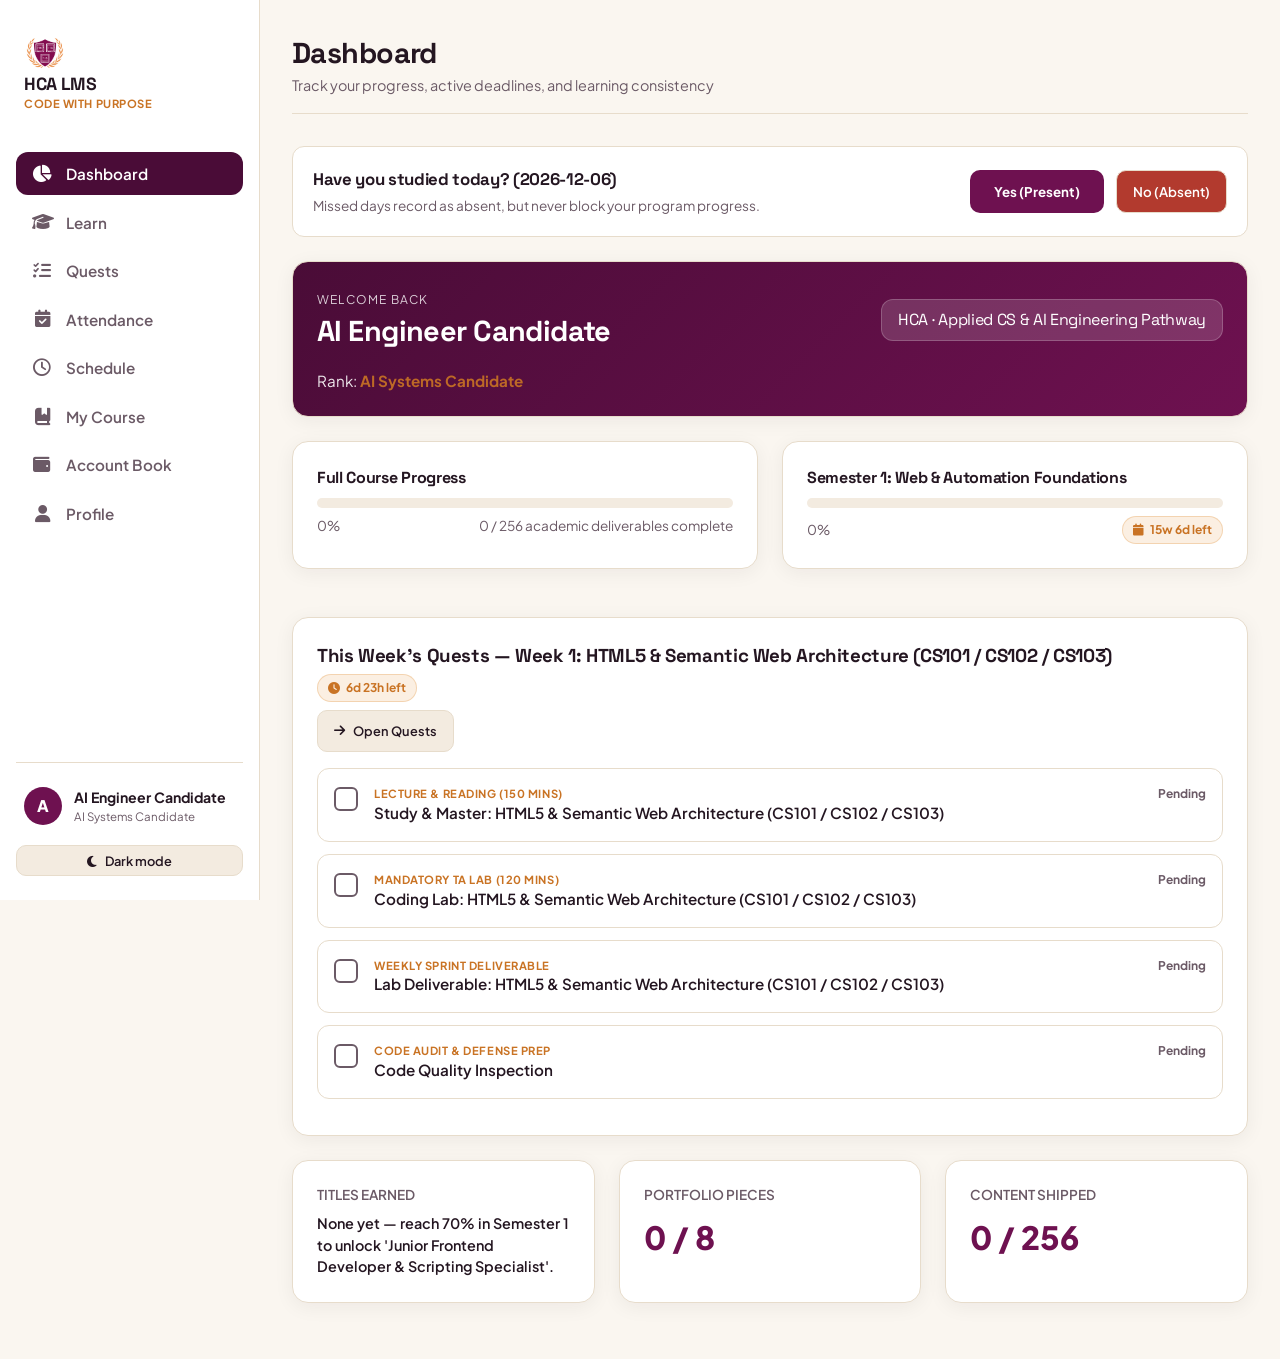
==== hcalms.html @ 381bb105 "Update brand header to include link to homepage" ====
<!DOCTYPE html>
<html lang="en" data-theme="light">

<head>
  <meta charset="UTF-8">
  <meta name="viewport" content="width=device-width, initial-scale=1.0">
  <title>LMS — Humanitarian Code Academy</title>

  <!-- FAVICON LOGO -->
  <link rel="icon" type="image/png" href="assets/images/hca-favicon.png">

  <!-- Google Fonts -->
  <link rel="preconnect" href="https://fonts.googleapis.com">
  <link rel="preconnect" href="https://fonts.gstatic.com" crossorigin>
  <link
    href="https://fonts.googleapis.com/css2?family=Plus+Jakarta+Sans:wght@400;500;600;700;800&family=Space+Grotesk:wght@600;700;800&display=swap"
    rel="stylesheet">

  <!-- Font Awesome Icons -->
  <link rel="stylesheet" href="https://cdnjs.cloudflare.com/ajax/libs/font-awesome/6.5.1/css/all.min.css">

  <link rel="stylesheet" href="css/lms-style.css">
</head>

<body>

  <!-- LOAD SCREEN -->
  <div id="loader">
    <div class="loader-logo-placeholder">
      <div class="loader-spinner"></div>
      <img src="assets/images/hca-load-icon.png" class="load-icon">
    </div>
    <div style="text-align: center;">
      <h3 class="brand-font" style="color:var(--ink)">Humanitarian Code Academy</h3>
      <p style="font-size:0.85rem; color:var(--ink-dim); margin-top:0.25rem;">Code With Purpose · Initializing LMS...
      </p>
    </div>
  </div>

  <div class="app-container">

    <!-- NAVIGATION SIDEBAR -->
    <nav class="sidebar">
      <div>
        <div class="brand-header"><a href="https://ainycodes07.github.io/hcalms/index.html" style="text-decoration:none; color:inherit;">
          <div class="website-logo-placeholder"><img src="assets/images/hca-badge-logo.png"></div>
          <div>
            <div class="brand-title brand-font">HCA LMS</div>
            <div class="brand-subtitle">Code With Purpose</div>
          </div>
        </a>
        </div>

        <ul class="nav-list">
          <li class="nav-item active" data-tab="dashboard">
            <button title="Dashboard"><i class="fa-solid fa-chart-pie nav-icon"></i><span
                class="nav-label">Dashboard</span></button>
          </li>
          <li class="nav-item" data-tab="learn">
            <button title="Learn"><i class="fa-solid fa-graduation-cap nav-icon"></i><span
                class="nav-label">Learn</span></button>
          </li>
          <li class="nav-item" data-tab="quests">
            <button title="Quests"><i class="fa-solid fa-list-check nav-icon"></i><span
                class="nav-label">Quests</span></button>
          </li>
          <li class="nav-item" data-tab="calendar">
  <button title="Calendar & Attendance"><i class="fa-solid fa-calendar-check nav-icon"></i><span class="nav-label">Attendance</span></button>
</li>
          <li class="nav-item" data-tab="schedule">
            <button title="Schedule"><i class="fa-regular fa-clock nav-icon"></i><span class="nav-label">Schedule</span></button>
          </li>
          <li class="nav-item" data-tab="mycourse">
            <button title="My Course"><i class="fa-solid fa-book-bookmark nav-icon"></i><span class="nav-label">My
                Course</span></button>
          </li>
          
          <li class="nav-item" data-tab="accountbook">
            <button title="Account Book"><i class="fa-solid fa-wallet nav-icon"></i><span class="nav-label">Account
                Book</span></button>
          </li>
          <li class="nav-item" data-tab="profile">
            <button title="Profile"><i class="fa-solid fa-user nav-icon"></i><span
                class="nav-label">Profile</span></button>
          </li>
        </ul>
      </div>

      <div class="sidebar-footer">
        <div class="user-badge">
          <div class="user-avatar" id="sidebar-avatar-initial">D</div>
          <div class="user-info">
            <div class="user-name" id="sidebar-user-name">Developer</div>
            <div class="user-title" id="sidebar-user-title">Aspiring Developer</div>
          </div>
        </div>
        <button class="btn-secondary" id="theme-toggle-btn" onclick="toggleTheme()"
          style="width:100%; font-size:0.8rem; padding:0.4rem;">
          <span id="theme-icon"><i class="fa-solid fa-moon"></i></span> <span id="theme-text">Dark mode</span>
        </button>
      </div>
    </nav>

    <!-- MAIN CONTENT AREA -->
    <main class="main-content">

      <!-- TOP BAR -->
      <div class="top-bar">
        <div class="page-title-group">
          <h1 id="page-heading">Dashboard</h1>
          <p id="page-subheading">Track your progress, active deadlines, and learning consistency</p>
        </div>
      </div>

      <!-- TAB 1: DASHBOARD -->
      <div id="dash-study-checkin"></div>
      <section id="tab-dashboard" class="tab-pane active">
        <div class="card" style="background: linear-gradient(135deg, var(--plum-deep), var(--plum)); color: #FFF;">
          <div
            style="display:flex; justify-content:space-between; align-items:center; margin-bottom:1rem; flex-wrap:wrap; gap:0.5rem;">
            <div>
              <span style="font-size:0.75rem; text-transform:uppercase; letter-spacing:0.1em; opacity:0.8;">Welcome
                back</span>
              <h2 class="brand-font" id="dash-user-name" style="font-size:1.8rem;">Developer</h2>
            </div>
            <div
              style="background:rgba(255,255,255,0.15); padding:0.5rem 1rem; border-radius:12px; border:1px solid rgba(255,255,255,0.2);"
              class="brand-font">
              HCA · Applied CS & AI Engineering Pathway
            </div>
          </div>
          <p style="font-size:0.95rem; opacity:0.9;">Rank: <strong id="dash-user-title"
              style="color:var(--gold);">Aspiring Developer</strong></p>
        </div>

        <div class="grid-2">
          <div class="card">
            <h4>Full Course Progress</h4>
            <div class="progress-bar-container">
              <div class="progress-bar-fill" id="full-course-progress-bar"></div>
            </div>
            <div style="display:flex; justify-content:space-between; font-size:0.85rem; color:var(--ink-dim);">
              <span id="full-course-progress-text">0%</span>
              <span id="full-course-items-text">0 / 144 quest items complete</span>
            </div>
          </div>

          <div class="card">
            <h4>Semester <span id="dash-sem-num">1</span>: <span id="dash-sem-name">CS & Python Foundations</span></h4>
            <div class="progress-bar-container">
              <div class="progress-bar-fill" id="current-sem-progress-bar"></div>
            </div>
            <div
              style="display:flex; justify-content:space-between; font-size:0.85rem; color:var(--ink-dim); align-items:center;">
              <span id="current-sem-progress-text">0%</span>
              <span id="dash-sem-deadline-badge"></span>
            </div>
          </div>
        </div>
<!-- DAILY STUDY CHECK-IN PROMPT CONTAINER -->
<div id="dash-study-checkin"></div>
        
        <div class="card current-quest-box">
          <div
            style="display:flex; justify-content:space-between; align-items:center; margin-bottom:1rem; flex-wrap:wrap; gap:0.5rem;">
            <div>
              <h3>This Week's Quests — <span id="dash-week-title">Week 1</span></h3>
              <div id="dash-week-deadline" style="margin-top:0.25rem;"></div>
            </div>
            <button class="btn-secondary" onclick="switchTab('quests')" style="font-size:0.8rem;"><i
                class="fa-solid fa-arrow-right"></i> Open Quests</button>
          </div>
          <div id="dash-quest-list"></div>
        </div>

        <div class="grid-3">
          <div class="card stat-card">
            <span class="stat-label">Titles Earned</span>
            <div id="dash-titles-list" style="font-size:0.9rem; font-weight:600; color:var(--ink);">None yet — reach 70%
              in Semester 1 to unlock your first title.</div>
          </div>
          <div class="card stat-card">
            <span class="stat-label">Portfolio Pieces</span>
            <div class="stat-value" id="dash-portfolio-count">0 / 8</div>
          </div>
          <div class="card stat-card">
            <span class="stat-label">Content Shipped</span>
            <div class="stat-value" id="dash-content-count">0 / 144</div>
          </div>
        </div>
      </section>

      <!-- TAB 2: LEARN (PATHWAY) -->
      <section id="tab-learn" class="tab-pane">
        <div style="text-align: center; margin-bottom: 2rem;">
          <span style="font-size:0.8rem; color:var(--gold); font-weight:700; text-transform:uppercase;">Learning
            Pathway</span>
          <h2 id="learn-sem-title" class="brand-font" style="font-size:2rem;">Semester 1 – Frontend Architecture</h2>
          <p style="font-size:0.85rem; color:var(--ink-dim); margin-top:0.2rem;">Click any week below to open full
            details (What, Why, When, Where & How).</p>
          <div id="sem-switcher-buttons" class="sem-switcher-buttons-container"></div>
        </div>

        <div class="pathway-container" id="pathway-nodes-container"></div>
      </section>

      <!-- TAB 3: QUESTS -->
      <section id="tab-quests" class="tab-pane">
        <div class="quest-week-selector" id="quests-week-bar"></div>

        <div class="card">
          <div
            style="margin-bottom:1.5rem; padding-bottom:1rem; border-bottom:1px solid var(--line); display:flex; justify-content:space-between; align-items:flex-start; flex-wrap:wrap; gap:1rem;">
            <div>
              <span style="font-size:0.8rem; font-weight:700; color:var(--gold);" id="quest-header-sem">SEMESTER 1 ·
                WEEK 1</span>
              <h2 id="quest-header-title" class="brand-font">HTML5 & CSS3 Semantics, Flexbox / Grid</h2>
              <p id="quest-header-resource" style="font-size:0.85rem; color:var(--ink-dim); margin-top:0.25rem;">
                Resource: freeCodeCamp Responsive Web Design</p>
            </div>
            <div id="quest-header-deadline"></div>
          </div>

          <div id="quest-items-container"></div>

          <div style="margin-top:1.5rem; font-size:0.8rem; color:var(--ink-dim); text-align:center;">
            <i class="fa-solid fa-gear"></i> Toggle state: <strong>1st click = Done (Green)</strong> · <strong>2nd click
              = Incomplete (Red)</strong> · <strong>3rd click = Reset</strong>.<br>
            <em>Completing all quests in a week unlocks the next week! Reaching 70% in a semester unlocks the next
              semester immediately.</em>
          </div>
        </div>
      </section>
<!-- TAB 4: CALENDAR & ATTENDANCE -->
      <section id="tab-calendar" class="tab-pane">
        <div id="calendar-summary-cards" class="dash-stats-grid" style="display: grid; grid-template-columns: repeat(auto-fit, minmax(200px, 1fr)); gap: 1rem; margin-bottom: 1.5rem;"></div>
        <div id="calendar-container"></div>
      </section>
      
      <!-- TAB 5: SCHEDULE -->
      <section id="tab-schedule" class="tab-pane">
        <div class="schedule-tabs">
          <button class="schedule-tab-btn active" id="sched-btn-daily" onclick="toggleSchedule('daily')">Daily
            Schedule</button>
          <button class="schedule-tab-btn" id="sched-btn-weekly" onclick="toggleSchedule('weekly')">Weekly
            Schedule</button>
        </div>

        <!-- DETAILED DAILY SCHEDULE -->
        <div id="sched-pane-daily" class="card">
          <h3>Daily Learning Routine (~2.5 hrs/day)</h3>
          <p style="font-size:0.85rem; color:var(--ink-dim); margin-bottom:1.5rem;">Consistency over intensity. Follow
            this daily structure to maintain high velocity and momentum.</p>

          <div class="timeline">
            <div class="timeline-item">
              <div class="timeline-time">00:00 - 00:15<br><span
                  style="font-size:0.75rem; color:var(--plum); font-weight:600;">(15 mins)</span></div>
              <div class="timeline-body">
                <h4>1. Daily Warmup & Quest Review</h4>
                <p>Open HCA LMS, review today's quest item, clear workspace distractions, and inspect Git repository
                  status.</p>
              </div>
            </div>
            <div class="timeline-item">
              <div class="timeline-time">00:15 - 01:15<br><span
                  style="font-size:0.75rem; color:var(--plum); font-weight:600;">(60 mins)</span></div>
              <div class="timeline-body">
                <h4>2. Deep Learning Block (Core Module Study)</h4>
                <p>Work through freeCodeCamp, Odin Project, or Full Stack Open assigned modules without multi-tasking.
                </p>
                <ul>
                  <li>Read concept documentation & write hands-on syntax snippets.</li>
                  <li>Complete interactive practice exercises & algorithm katas.</li>
                </ul>
              </div>
            </div>
            <div class="timeline-item">
              <div class="timeline-time">01:15 - 02:00<br><span
                  style="font-size:0.75rem; color:var(--plum); font-weight:600;">(45 mins)</span></div>
              <div class="timeline-body">
                <h4>3. Practical Coding Sprint & Implementation</h4>
                <p>Apply new concepts directly into real code projects or technical challenge briefs.</p>
                <ul>
                  <li>Build component layouts, backend routes, or database schemas.</li>
                  <li>Commit working changes to local Git repository branches.</li>
                </ul>
              </div>
            </div>
            <div class="timeline-item">
              <div class="timeline-time">02:00 - 02:30<br><span
                  style="font-size:0.75rem; color:var(--plum); font-weight:600;">(30 mins)</span></div>
              <div class="timeline-body">
                <h4>4. Public Output & Quest Logging</h4>
                <p>Document your progress and publicly publish proof-of-work.</p>
                <ul>
                  <li><strong>Odd Weeks:</strong> Record a 2-min devlog video demoing what you built.</li>
                  <li><strong>Even Weeks:</strong> Draft a short technical blog post / guidebook entry.</li>
                  <li>Mark finished items on your HCA LMS Quests checklist.</li>
                </ul>
              </div>
            </div>
          </div>
        </div>

        <!-- DETAILED WEEKLY SCHEDULE -->
        <div id="sched-pane-weekly" class="card" style="display:none;">
          <h3>Weekly Structure & Execution Cadence (16–18 hrs/week)</h3>
          <p style="font-size:0.85rem; color:var(--ink-dim); margin-bottom:1.5rem;">The alternating Odd/Even week
            strategy guarantees theoretical understanding + tangible public project output.</p>

          <div class="timeline">
            <div class="timeline-item">
              <div class="timeline-time">Monday – Wednesday<br><span
                  style="font-size:0.75rem; color:var(--plum); font-weight:600;">~7.5 Hours</span></div>
              <div class="timeline-body">
                <h4>Phase 1: Foundations & Theory</h4>
                <p>Absorb core architecture concepts, interactive course lessons, and syntax experiments.</p>
                <ul>
                  <li>Complete primary module readings (freeCodeCamp / Odin / Full Stack Open).</li>
                  <li>Take structured notes and solve micro-challenges.</li>
                </ul>
              </div>
            </div>
            <div class="timeline-item">
              <div class="timeline-time">Thursday – Friday<br><span
                  style="font-size:0.75rem; color:var(--plum); font-weight:600;">~5 Hours</span></div>
              <div class="timeline-body">
                <h4>Phase 2: Project / Assignment Sprint</h4>
                <p>Focus on real-world practical application depending on week type:</p>
                <ul>
                  <li><strong>Odd Weeks (Challenge Focus):</strong> Solve targeted technical katas & layout/logic
                    puzzles.</li>
                  <li><strong>Even Weeks (Assignment Focus):</strong> Build real-world Humanitarian assignment briefs
                    (e.g., Disaster Info UI, Food Bank API).</li>
                </ul>
              </div>
            </div>
            <div class="timeline-item">
              <div class="timeline-time">Saturday<br><span
                  style="font-size:0.75rem; color:var(--plum); font-weight:600;">~3 Hours</span></div>
              <div class="timeline-body">
                <h4>Phase 3: Code Polish, Testing & Deployment</h4>
                <p>Refactor code for clean architecture, test responsiveness, and deploy live previews.</p>
                <ul>
                  <li>Push commits to GitHub and deploy to Vercel/Render/GitHub Pages.</li>
                  <li>Verify Web Accessibility (WCAG) and browser compatibility.</li>
                </ul>
              </div>
            </div>
            <div class="timeline-item">
              <div class="timeline-time">Sunday<br><span
                  style="font-size:0.75rem; color:var(--plum); font-weight:600;">~2 Hours</span></div>
              <div class="timeline-body">
                <h4>Phase 4: Public Output, LMS Update & Rest</h4>
                <p>Finalize content shipping and plan the upcoming week.</p>
                <ul>
                  <li>Publish Devlog Video (Odd Wk) or Blog Guidebook Chapter (Even Wk).</li>
                  <li>Mark finished quest checkboxes on LMS to update your roadmap progress.</li>
                  <li>Log account book earnings if applicable. Rest and reset!</li>
                </ul>
              </div>
            </div>
          </div>
        </div>
      </section>

      <!-- TAB 6: MY COURSE -->
      <section id="tab-mycourse" class="tab-pane">
        <div style="margin-bottom:1.5rem;">
          <span style="font-size:0.8rem; font-weight:700; color:var(--gold);">FULL PROGRAM</span>
          <h2 class="brand-font">My Course – Applied Computer Science & AI Engineering</h2>
        </div>

        <div class="grid-2" id="semester-cards-container"></div>
      </section>

      
      <!-- TAB 7: ACCOUNT BOOK -->
      <section id="tab-accountbook" class="tab-pane">
        <div class="card balance-card">
          <span style="font-size:0.8rem; font-weight:700; color:var(--gold); text-transform:uppercase;">Accountability,
            Not A Bill</span>
          <h2 class="brand-font">Account Book</h2>
          <p style="font-size:0.85rem; color:var(--ink-dim); max-width:500px; margin:0.5rem auto;">
            HCA is free. This tracks what you expected to earn against what you logged to maintain learning focus.
          </p>
          <div class="balance-amount negative" id="account-running-balance">-$0</div>
          <div style="font-size:0.85rem; color:var(--ink-dim);">Monthly earning goal: $400 / month</div>
        </div>

        <div class="card">
          <h4>Log earnings (add current or past months anytime)</h4>
          <form class="earning-log-form" id="log-earning-form" onsubmit="handleLogEarning(event)"
            style="margin-top:1rem;">
            <select id="log-month-select" required></select>
            <input type="number" id="log-amount-input" placeholder="Amount earned ($)" min="0" step="10" required>
            <button type="submit" class="btn-primary"><i class="fa-solid fa-plus"></i> Save</button>
          </form>

          <div class="log-table-container">
            <table class="log-table">
              <thead>
                <tr>
                  <th>Month</th>
                  <th>Target</th>
                  <th>Logged Earned</th>
                  <th>Net Balance</th>
                </tr>
              </thead>
              <tbody id="account-log-tbody"></tbody>
            </table>
          </div>
        </div>
      </section>

      <!-- TAB 8: PROFILE -->
      <section id="tab-profile" class="tab-pane">
        <!-- DYNAMIC ENCOURAGEMENT BADGE BANNER -->
        <div class="badge-encouragement-card">
          <span
            style="font-size:0.75rem; text-transform:uppercase; letter-spacing:0.1em; color:var(--gold); font-weight:800;">Milestone
            Encouragement</span>
          <h2 class="brand-font" id="badge-encouragement-text" style="font-size:1.4rem; margin-top:0.3rem;">
            Reach 70% in Semester 1 to earn "Frontend Developer" proudly!
          </h2>
          <p style="font-size:0.85rem; opacity:0.9; margin-top:0.5rem;">Keep pushing through your weekly quests to
            unlock your official industry title certificate.</p>
        </div>

        <div class="card">
          <div style="display:flex; align-items:center; gap:1.5rem;">
            <div class="user-avatar" id="profile-avatar-large" style="width:64px; height:64px; font-size:1.5rem;">J
            </div>
            <div style="flex:1;">
              <label style="font-size:0.8rem; color:var(--ink-dim); font-weight:600;">Display Name</label>
              <input type="text" id="profile-name-input" value="Developer" onchange="updateUserName(this.value)"
                placeholder="Enter your full name..."
                style="padding:0.6rem 0.8rem; border-radius:8px; font-size:1rem; font-weight:700; width:100%; display:block; margin-top:0.3rem;">
            </div>
          </div>
        </div>

        <div class="card">
          <h4>Titles & Badges Earned</h4>
          <div class="badges-flex-list" id="profile-titles-list"></div>
        </div>

        <!-- SINGLE SPOTIFY-STYLE ACHIEVEMENT CARD GENERATOR -->
        <div class="card">
          <h4>Downloadable Real-Time Achievement Card (Spotify Chart Style)</h4>
          <p style="font-size:0.85rem; color:var(--ink-dim); margin-bottom:1rem;">Generate a high-res 2000x2000px
            Spotify-chart style image card showcasing your real current progress, stats, and achievements since starting
            the course.</p>
          <button class="btn-primary" onclick="generateAchievementCard()"
            style="width:100%; font-size:1rem; padding:0.85rem;"><i class="fa-solid fa-download"></i> Download Real-Time
            Achievement Card (2000x2000px)</button>
        </div>

        <div class="card">
          <h4>Appearance</h4>
          <button class="btn-secondary" onclick="toggleTheme()" style="margin-top:0.5rem;">
            <i class="fa-solid fa-moon"></i> Switch Theme
          </button>
        </div>

        <div class="card" style="border-color:var(--rust);">
          <h4 style="color:var(--rust);">Danger Zone</h4>
          <p style="font-size:0.85rem; color:var(--ink-dim); margin-bottom:1rem;">Resets all quest states, semester
            progress, and earnings data.</p>
          <button class="btn-primary" onclick="resetAllProgress()" style="background:var(--rust);"><i
              class="fa-solid fa-triangle-exclamation"></i> Reset All Progress</button>
        </div>
      </section>

    </main>
  </div>

  <!-- SIDEBAR DRAWER OVERLAY FOR WEEK DETAILS -->
  <div class="drawer-overlay" id="week-drawer-overlay">
    <div class="week-drawer">
      <div class="drawer-header">
        <div>
          <span id="drawer-week-tag"
            style="font-size:0.75rem; font-weight:800; color:var(--gold); text-transform:uppercase;">SEMESTER 1 · WEEK
            1</span>
          <h2 id="drawer-week-title" class="brand-font" style="font-size:1.3rem;">HTML5 & CSS3 Semantics</h2>
        </div>
        <button class="drawer-close-btn" onclick="closeWeekDrawer()" title="Close Details"><i
            class="fa-solid fa-xmark"></i></button>
      </div>

      <div class="drawer-body" id="drawer-body-content"></div>
    </div>
  </div>

  <!-- CONGRATS & MILESTONE POPUP MODAL -->
  <div class="modal-overlay" id="congrats-modal-overlay">
    <div class="modal-card">
      <div class="modal-icon-circle" id="modal-icon-el"><i class="fa-solid fa-trophy"></i></div>
      <h2 class="brand-font" id="modal-title">Milestone Achieved!</h2>
      <p id="modal-message">Congratulations! You reached 70% completion in Semester 1.</p>
      <div class="modal-actions">
        <button class="btn-primary" onclick="closeCongratsModal()"><i class="fa-solid fa-check"></i> Continue
          Learning</button>
      </div>
    </div>
  </div>

  <!-- HIDDEN CANVAS FOR HIGH-RES 2000x2000 SPOTIFY STYLE CHART CARD GENERATION -->
  <canvas id="card-canvas" width="2000" height="2000" style="display:none;"></canvas>

  <script src="js/app.js"></script>
</body>

</html>
---- css/lms-style.css ----
/* ==========================================================================
       THEME VARIABLES
       ========================================================================== */
    :root[data-theme="dark"] {
        --bg: #110B15;
        --surface: #1C1322;
        --surface2: #281B30;
        --ink: #F5EEF6;
        --ink-dim: #BBA9BC;
        --plum: #D9469F;
        --plum-deep: #580B3E;
        --gold: #F59E0B;
        --line: #372642;
        --sage: #10B981;
        --rust: #EF4444;
        --shadow: rgba(0, 0, 0, 0.5);
        --input-bg: #281B30;
        --placeholder: #8E7A8F;
    }

    :root[data-theme="light"] {
        --bg: #FAF6F0;
        --surface: #FFFFFF;
        --surface2: #F3EBE0;
        --ink: #241621;
        --ink-dim: #6B5A66;
        --plum: #6E1150;
        --plum-deep: #4A0C37;
        --gold: #C97324;
        --line: #E7DCCB;
        --sage: #3E7A5B;
        --rust: #B23A2E;
        --shadow: rgba(36, 22, 33, 0.06);
        --input-bg: #FFFFFF;
        --placeholder: #998894;
    }

    /* ==========================================================================
       RESET & BASE STYLES
       ========================================================================== */
    * {
        box-sizing: border-box;
        margin: 0;
        padding: 0;
        transition: background-color 0.25s ease, border-color 0.25s ease, color 0.25s ease;
    }

    html,
    body {
        width: 100%;
        max-width: 100vw;
        overflow-x: hidden;
    }

    body {
        font-family: 'Plus Jakarta Sans', -apple-system, BlinkMacSystemFont, sans-serif;
        background-color: var(--bg);
        color: var(--ink);
        line-height: 1.5;
        min-height: 100vh;
        display: flex;
        flex-direction: column;
    }

    h1,
    h2,
    h3,
    h4,
    .brand-font {
        font-family: 'Space Grotesk', sans-serif;
        letter-spacing: -0.02em;
    }

    button,
    input,
    select,
    textarea {
        font-family: inherit;
        color: var(--ink);
        background-color: var(--input-bg);
        border: 1px solid var(--line);
    }

    input::placeholder,
    textarea::placeholder {
        color: var(--placeholder);
        opacity: 1;
    }

    a {
        color: var(--plum);
        text-decoration: none;
    }

    a:hover {
        text-decoration: underline;
    }

    /* ==========================================================================
       LOAD SCREEN
       ========================================================================== */
    #loader {
        position: fixed;
        inset: 0;
        background-color: var(--bg);
        z-index: 9999;
        display: flex;
        flex-direction: column;
        align-items: center;
        justify-content: center;
        gap: 1.5rem;
        transition: opacity 0.5s ease, visibility 0.5s;
    }

    #loader.hidden {
        opacity: 0;
        visibility: hidden;
    }

    .loader-logo-placeholder {
        width: 150px;
        height: 150px;
        display: flex;
        align-items: center;
        justify-content: center;
        position: relative;
        overflow: hidden;
    }

    .loader-logo-placeholder img{
        width:120px;
        height:120px;
    }
    .loader-spinner {
        width: 140px;
        height: 140px;
        border: 3px solid transparent;
        border-top-color: var(--gold);
        border-radius: 50%;
        position: absolute;
        animation: spin 1s linear infinite;
    }

    @keyframes spin {
        to {
            transform: rotate(360deg);
        }
    }

    /* ==========================================================================
       LAYOUT: APP CONTAINER & SIDEBAR
       ========================================================================== */
    .app-container {
        display: flex;
        min-height: 100vh;
        width: 100%;
        max-width: 100vw;
    }

    .sidebar {
        width: 260px;
        background-color: var(--surface);
        border-right: 1px solid var(--line);
        display: flex;
        flex-direction: column;
        justify-content: space-between;
        padding: 1.5rem 1rem;
        position: fixed;
        top: 0;
        bottom: 0;
        left: 0;
        z-index: 100;
    }

    .brand-header {
        display: flex;
        align-items: center;
        gap: 0.75rem;
        padding: 0.5rem;
        margin-bottom: 2rem;
    }

    .website-logo-placeholder img{
        width: 42px;
        height: 42px;
        display: flex;
        align-items: center;
        justify-content: center;
        flex-shrink: 0;
    }

    .brand-title {
        font-size: 1.1rem;
        font-weight: 800;
        line-height: 1.2;
        color: var(--ink);
    }

    .brand-subtitle {
        font-size: 0.7rem;
        color: var(--gold);
        font-weight: 700;
        text-transform: uppercase;
        letter-spacing: 0.05em;
    }

    .nav-list {
        list-style: none;
        display: flex;
        flex-direction: column;
        gap: 0.35rem;
    }

    .nav-item button {
        width: 100%;
        display: flex;
        align-items: center;
        gap: 0.85rem;
        padding: 0.75rem 1rem;
        border: none;
        background: transparent;
        border-radius: 12px;
        font-weight: 600;
        font-size: 0.95rem;
        color: var(--ink-dim);
        cursor: pointer;
        text-align: left;
    }

    .nav-item button:hover {
        background-color: var(--surface2);
        color: var(--ink);
    }

    .nav-item.active button {
        background-color: var(--plum-deep);
        color: #FFFFFF;
    }

    :root[data-theme="dark"] .nav-item.active button {
        background-color: var(--plum);
        color: #110B15;
    }

    .nav-icon {
        width: 20px;
        text-align: center;
        font-size: 1.1rem;
    }

    .sidebar-footer {
        border-top: 1px solid var(--line);
        padding-top: 1rem;
        display: flex;
        flex-direction: column;
        gap: 0.75rem;
    }

    .user-badge {
        display: flex;
        align-items: center;
        gap: 0.75rem;
        padding: 0.5rem;
    }

    .user-avatar {
        width: 38px;
        height: 38px;
        border-radius: 50%;
        background-color: var(--plum);
        color: #FFF;
        display: flex;
        align-items: center;
        justify-content: center;
        font-weight: 800;
        flex-shrink: 0;
    }

    .user-info {
        overflow: hidden;
    }

    .user-name {
        font-size: 0.88rem;
        font-weight: 700;
        white-space: nowrap;
        overflow: hidden;
        text-overflow: ellipsis;
    }

    .user-title {
        font-size: 0.72rem;
        color: var(--ink-dim);
        white-space: nowrap;
        overflow: hidden;
        text-overflow: ellipsis;
    }

    /* ==========================================================================
       MAIN CONTENT CONTAINER
       ========================================================================== */
    .main-content {
        margin-left: 260px;
        flex: 1;
        padding: 2rem;
        max-width: calc(100vw - 260px);
        width: calc(100vw - 260px);
        box-sizing: border-box;
    }

    .top-bar {
        display: flex;
        justify-content: space-between;
        align-items: center;
        margin-bottom: 2rem;
        padding-bottom: 1rem;
        border-bottom: 1px solid var(--line);
    }

    .page-title-group h1 {
        font-size: 1.8rem;
        font-weight: 800;
        color: var(--ink);
    }

    .page-title-group p {
        font-size: 0.9rem;
        color: var(--ink-dim);
    }

    .tab-pane {
        display: none;
        animation: fadeIn 0.3s ease;
    }

    .tab-pane.active {
        display: block;
    }

    @keyframes fadeIn {
        from {
            opacity: 0;
            transform: translateY(6px);
        }

        to {
            opacity: 1;
            transform: translateY(0);
        }
    }

    /* ==========================================================================
       DEADLINE TIMESTAMPS & BADGES
       ========================================================================== */
    .deadline-badge {
        display: inline-flex;
        align-items: center;
        gap: 0.35rem;
        padding: 0.25rem 0.65rem;
        border-radius: 20px;
        font-size: 0.75rem;
        font-weight: 700;
        background: rgba(226, 150, 63, 0.15);
        color: var(--gold);
        border: 1px solid rgba(226, 150, 63, 0.3);
        white-space: nowrap;
    }

    .deadline-badge.urgent {
        background: rgba(239, 68, 68, 0.15);
        color: var(--rust);
        border-color: rgba(239, 68, 68, 0.3);
    }

    /* ==========================================================================
       CARDS & UI COMPONENTS
       ========================================================================== */
    .card {
        background-color: var(--surface);
        border: 1px solid var(--line);
        border-radius: 16px;
        padding: 1.5rem;
        box-shadow: 0 4px 20px var(--shadow);
        margin-bottom: 1.5rem;
        max-width: 100%;
    }

    .progress-bar-container {
        width: 100%;
        height: 10px;
        background-color: var(--surface2);
        border-radius: 20px;
        overflow: hidden;
        margin: 0.5rem 0;
    }

    .progress-bar-fill {
        height: 100%;
        background: linear-gradient(90deg, var(--plum), var(--gold));
        border-radius: 20px;
        width: 0%;
        transition: width 0.4s cubic-bezier(0.4, 0, 0.2, 1);
    }

    .grid-2 {
        display: grid;
        grid-template-columns: repeat(auto-fit, minmax(280px, 1fr));
        gap: 1.5rem;
    }

    .grid-3 {
        display: grid;
        grid-template-columns: repeat(auto-fit, minmax(220px, 1fr));
        gap: 1.5rem;
    }

    .stat-card {
        display: flex;
        flex-direction: column;
        gap: 0.5rem;
    }

    .stat-value {
        font-size: 2rem;
        font-weight: 800;
        color: var(--plum);
    }

    .stat-label {
        font-size: 0.85rem;
        color: var(--ink-dim);
        font-weight: 600;
        text-transform: uppercase;
    }

    /* ==========================================================================
       LEARN TAB & PATHWAY
       ========================================================================== */
    .sem-switcher-buttons-container {
        display: flex;
        gap: 0.75rem;
        justify-content: center;
        flex-wrap: wrap;
        margin-top: 0.75rem;
    }

    .pathway-container {
        display: flex;
        flex-direction: column;
        align-items: center;
        gap: 1.5rem;
        padding: 1rem 0;
        max-width: 650px;
        margin: 0 auto;
        width: 100%;
    }

    .pathway-week-node {
        width: 100%;
        background: var(--surface);
        border: 2px solid var(--line);
        border-radius: 20px;
        padding: 1.25rem 1.5rem;
        display: flex;
        align-items: center;
        justify-content: space-between;
        cursor: pointer;
        position: relative;
        transition: transform 0.2s ease, border-color 0.2s ease;
        gap: 1rem;
    }

    .pathway-week-node:hover {
        transform: translateY(-2px);
    }

    .pathway-week-node.unlocked {
        border-color: var(--plum);
        box-shadow: 0 6px 16px var(--shadow);
    }

    .pathway-week-node.active-week {
        border-color: var(--gold);
        background: var(--surface2);
    }

    .pathway-week-node.locked {
        opacity: 0.6;
        cursor: not-allowed;
        background: var(--surface);
    }

    .node-left {
        display: flex;
        align-items: center;
        gap: 1rem;
        flex: 1;
        min-width: 0;
    }

    .node-number {
        width: 44px;
        height: 44px;
        min-width: 44px;
        min-height: 44px;
        flex-shrink: 0;
        aspect-ratio: 1 / 1;
        border-radius: 50%;
        background: var(--surface2);
        color: var(--ink);
        display: flex;
        align-items: center;
        justify-content: center;
        font-weight: 800;
        font-size: 1.1rem;
    }

    .unlocked .node-number {
        background: var(--plum);
        color: #FFF;
    }

    .node-details {
        min-width: 0;
        flex: 1;
    }

    .node-details h4 {
        font-size: 1.05rem;
        color: var(--ink);
        word-break: break-word;
    }

    .node-details p {
        font-size: 0.8rem;
        color: var(--ink-dim);
    }

    .node-status-badge {
        padding: 0.35rem 0.75rem;
        border-radius: 20px;
        font-size: 0.75rem;
        font-weight: 700;
        white-space: nowrap;
        flex-shrink: 0;
    }

    .badge-locked {
        background: var(--line);
        color: var(--ink-dim);
    }

    .badge-active {
        background: var(--gold);
        color: #FFF;
    }

    .badge-done {
        background: var(--sage);
        color: #FFF;
    }

    /* SIDEBAR DRAWER OVERLAY */
    .drawer-overlay {
        position: fixed;
        inset: 0;
        background: rgba(0, 0, 0, 0.5);
        backdrop-filter: blur(4px);
        z-index: 2000;
        opacity: 0;
        visibility: hidden;
        transition: opacity 0.3s ease, visibility 0.3s;
    }

    .drawer-overlay.open {
        opacity: 1;
        visibility: visible;
    }

    .week-drawer {
        position: fixed;
        top: 0;
        right: 0;
        bottom: 0;
        width: 520px;
        max-width: 90vw;
        background: var(--surface);
        border-left: 1px solid var(--line);
        z-index: 2001;
        transform: translateX(100%);
        transition: transform 0.35s cubic-bezier(0.16, 1, 0.3, 1);
        display: flex;
        flex-direction: column;
        box-shadow: -8px 0 32px var(--shadow);
    }

    .drawer-overlay.open .week-drawer {
        transform: translateX(0);
    }

    .drawer-header {
        padding: 1.5rem;
        border-bottom: 1px solid var(--line);
        display: flex;
        align-items: flex-start;
        justify-content: space-between;
        background: var(--surface2);
    }

    .drawer-close-btn {
        background: var(--surface);
        border: 1px solid var(--line);
        width: 36px;
        height: 36px;
        border-radius: 50%;
        display: flex;
        align-items: center;
        justify-content: center;
        font-size: 1.1rem;
        font-weight: bold;
        cursor: pointer;
        color: var(--ink);
        flex-shrink: 0;
    }

    .drawer-close-btn:hover {
        background: var(--rust);
        color: #FFF;
    }

    .drawer-body {
        padding: 1.5rem;
        overflow-y: auto;
        flex: 1;
        display: flex;
        flex-direction: column;
        gap: 1.5rem;
    }

    .drawer-section {
        background: var(--bg);
        border: 1px solid var(--line);
        border-radius: 12px;
        padding: 1.25rem;
    }

    .drawer-section-title {
        font-size: 0.8rem;
        font-weight: 800;
        text-transform: uppercase;
        color: var(--gold);
        letter-spacing: 0.05em;
        margin-bottom: 0.5rem;
        display: flex;
        align-items: center;
        gap: 0.5rem;
    }

    /* ==========================================================================
       QUESTS TAB
       ========================================================================== */
    .quest-week-selector {
        display: flex;
        gap: 0.5rem;
        overflow-x: auto;
        padding-bottom: 0.75rem;
        margin-bottom: 1.5rem;
        scrollbar-width: thin;
        width: 100%;
    }

    .week-chip {
        padding: 0.5rem 1rem;
        border-radius: 12px;
        background: var(--surface);
        border: 1px solid var(--line);
        font-weight: 600;
        font-size: 0.85rem;
        cursor: pointer;
        white-space: nowrap;
    }

    .week-chip.active {
        background: var(--plum);
        color: #FFF;
        border-color: var(--plum);
    }

    .week-chip.disabled {
        opacity: 0.4;
        cursor: not-allowed;
    }

    .quest-item {
        display: flex;
        align-items: flex-start;
        gap: 1rem;
        padding: 1rem;
        border: 1px solid var(--line);
        border-radius: 12px;
        background: var(--surface);
        margin-bottom: 0.75rem;
        cursor: pointer;
        user-select: none;
    }

    .quest-checkbox {
        width: 24px;
        height: 24px;
        border-radius: 6px;
        border: 2px solid var(--line);
        display: flex;
        align-items: center;
        justify-content: center;
        flex-shrink: 0;
        margin-top: 2px;
        font-size: 0.75rem;
        font-weight: bold;
    }

    .quest-item[data-state="0"] .quest-checkbox {
        border-color: var(--ink-dim);
        background: transparent;
    }

    .quest-item[data-state="1"] .quest-checkbox {
        background: var(--sage);
        border-color: var(--sage);
        color: #FFF;
    }

    .quest-item[data-state="2"] .quest-checkbox {
        background: var(--rust);
        border-color: var(--rust);
        color: #FFF;
    }

    .quest-item[data-state="1"] .quest-title {
        text-decoration: line-through;
        opacity: 0.7;
    }

    .quest-item[data-state="2"] .quest-title {
        text-decoration: line-through;
        color: var(--rust);
    }

    .quest-content {
        flex: 1;
        min-width: 0;
    }

    .quest-tag {
        font-size: 0.7rem;
        text-transform: uppercase;
        font-weight: 700;
        color: var(--gold);
        letter-spacing: 0.05em;
    }

    .quest-title {
        font-size: 0.95rem;
        font-weight: 600;
        color: var(--ink);
        word-break: break-word;
    }

    .quest-desc {
        font-size: 0.82rem;
        color: var(--ink-dim);
        margin-top: 0.25rem;
        word-break: break-word;
    }

    /* ==========================================================================
       ACCOUNT BOOK TAB
       ========================================================================== */
    .balance-card {
        background: linear-gradient(135deg, var(--surface), var(--surface2));
        text-align: center;
        padding: 2.5rem 1.5rem;
    }

    .balance-amount {
        font-size: 3rem;
        font-weight: 800;
        margin: 0.5rem 0;
    }

    .balance-amount.negative {
        color: var(--rust);
    }

    .balance-amount.positive {
        color: var(--sage);
    }

    .earning-log-form {
        display: flex;
        gap: 0.75rem;
        margin-bottom: 1.5rem;
    }

    .earning-log-form select,
    .earning-log-form input {
        padding: 0.75rem;
        border-radius: 10px;
        font-size: 0.9rem;
    }

    .earning-log-form input {
        flex: 1;
    }

    .btn-primary {
        padding: 0.75rem 1.5rem;
        background: var(--plum);
        color: #FFF;
        border: none;
        border-radius: 10px;
        font-weight: 700;
        cursor: pointer;
        display: inline-flex;
        align-items: center;
        justify-content: center;
        gap: 0.5rem;
    }

    .btn-primary:hover {
        opacity: 0.9;
    }

    .log-table-container {
        overflow-x: auto;
        width: 100%;
    }

    .log-table {
        width: 100%;
        border-collapse: collapse;
        font-size: 0.9rem;
        min-width: 480px;
    }

    .log-table th,
    .log-table td {
        padding: 0.85rem 1rem;
        border-bottom: 1px solid var(--line);
        text-align: left;
    }

/* ==========================================================================
   SCHEDULE TAB — TIMETABLE & COLOR CODING STYLES
   ========================================================================== */

/* Sub-Tab Navigation Header */
.schedule-toolbar {
  display: flex;
  justify-content: space-between;
  align-items: center;
  flex-wrap: wrap;
  gap: 1rem;
  margin-bottom: 1.5rem;
  background: var(--surface);
  padding: 1rem 1.25rem;
  border-radius: 12px;
  border: 1px solid var(--line);
}

.schedule-subtabs {
  display: flex;
  gap: 0.5rem;
  background: var(--surface2);
  padding: 0.3rem;
  border-radius: 8px;
}

.schedule-subtab-btn {
  background: transparent;
  border: none;
  padding: 0.5rem 1rem;
  font-size: 0.85rem;
  font-weight: 600;
  color: var(--ink-dim);
  border-radius: 6px;
  cursor: pointer;
  transition: all 0.2s ease;
}

.schedule-subtab-btn.active {
  background: var(--surface);
  color: var(--ink);
  box-shadow: 0 1px 3px rgba(0, 0, 0, 0.1);
}

/* Day Selector & Controls */
.schedule-controls {
  display: flex;
  align-items: center;
  gap: 0.75rem;
}

.schedule-date-title {
  font-size: 1.1rem;
  font-weight: 700;
  color: var(--ink);
}

/* Course Color Tokens & Badges */
.course-tag {
  display: inline-flex;
  align-items: center;
  gap: 0.35rem;
  padding: 0.25rem 0.55rem;
  border-radius: 6px;
  font-size: 0.75rem;
  font-weight: 700;
  letter-spacing: 0.02em;
}

/* Course Specific Color Schemes */
.tag-cs101, .tag-cs201, .tag-cs301, .tag-cs401 {
  background: rgba(217, 119, 6, 0.15);
  color: #b45309;
  border: 1px solid rgba(217, 119, 6, 0.3);
}
.tag-cs102, .tag-cs202, .tag-cs302, .tag-cs402 {
  background: rgba(37, 99, 235, 0.15);
  color: #1d4ed8;
  border: 1px solid rgba(37, 99, 235, 0.3);
}
.tag-cs103, .tag-cs203, .tag-cs303, .tag-cs403 {
  background: rgba(124, 58, 237, 0.15);
  color: #6d28d9;
  border: 1px solid rgba(124, 58, 237, 0.3);
}
.tag-cs104, .tag-cs204, .tag-cs304, .tag-cs404 {
  background: rgba(5, 150, 105, 0.15);
  color: #047857;
  border: 1px solid rgba(5, 150, 105, 0.3);
}
.tag-cs105, .tag-cs205, .tag-cs305, .tag-cs405 {
  background: rgba(8, 145, 178, 0.15);
  color: #0e7490;
  border: 1px solid rgba(8, 145, 178, 0.3);
}
.tag-cs106, .tag-cs206, .tag-cs306, .tag-cs406 {
  background: rgba(225, 29, 72, 0.15);
  color: #be123c;
  border: 1px solid rgba(225, 29, 72, 0.3);
}
.tag-project, .tag-lab {
  background: rgba(79, 70, 229, 0.15);
  color: #4338ca;
  border: 1px solid rgba(79, 70, 229, 0.3);
}
.tag-exam, .tag-deadline {
  background: rgba(220, 38, 38, 0.15);
  color: #b91c1c;
  border: 1px solid rgba(220, 38, 38, 0.3);
}

[data-theme="dark"] .tag-cs101, [data-theme="dark"] .tag-cs201, [data-theme="dark"] .tag-cs301, [data-theme="dark"] .tag-cs401 { color: #f59e0b; }
[data-theme="dark"] .tag-cs102, [data-theme="dark"] .tag-cs202, [data-theme="dark"] .tag-cs302, [data-theme="dark"] .tag-cs402 { color: #60a5fa; }
[data-theme="dark"] .tag-cs103, [data-theme="dark"] .tag-cs203, [data-theme="dark"] .tag-cs303, [data-theme="dark"] .tag-cs403 { color: #a78bfa; }
[data-theme="dark"] .tag-cs104, [data-theme="dark"] .tag-cs204, [data-theme="dark"] .tag-cs304, [data-theme="dark"] .tag-cs404 { color: #34d399; }
[data-theme="dark"] .tag-cs105, [data-theme="dark"] .tag-cs205, [data-theme="dark"] .tag-cs305, [data-theme="dark"] .tag-cs405 { color: #22d3ee; }
[data-theme="dark"] .tag-cs106, [data-theme="dark"] .tag-cs206, [data-theme="dark"] .tag-cs306, [data-theme="dark"] .tag-cs406 { color: #fb7185; }
[data-theme="dark"] .tag-project, [data-theme="dark"] .tag-lab { color: #818cf8; }
[data-theme="dark"] .tag-exam, [data-theme="dark"] .tag-deadline { color: #f87171; }

/* 1. DAY VIEW — HOURLY TIMELINE */
.daily-timeline-container {
  display: flex;
  flex-direction: column;
  gap: 0.75rem;
  background: var(--surface);
  border-radius: 12px;
  padding: 1.25rem;
  border: 1px solid var(--line);
}

.timeline-hour-row {
  display: grid;
  grid-template-columns: 100px 1fr;
  align-items: center;
  gap: 1rem;
  padding: 0.75rem 0;
  border-bottom: 1px dashed var(--line);
}

.timeline-hour-row:last-child {
  border-bottom: none;
}

.timeline-time-slot {
  font-size: 0.82rem;
  font-weight: 700;
  color: var(--ink-dim);
  font-family: monospace;
}

.timeline-event-card {
  display: flex;
  justify-content: space-between;
  align-items: center;
  padding: 0.75rem 1rem;
  border-radius: 8px;
  background: var(--surface2);
  border-left: 4px solid var(--ink-dim);
}

.timeline-event-card.event-cs101, .timeline-event-card.event-cs201, .timeline-event-card.event-cs301, .timeline-event-card.event-cs401 { border-left-color: #d97706; }
.timeline-event-card.event-cs102, .timeline-event-card.event-cs202, .timeline-event-card.event-cs302, .timeline-event-card.event-cs402 { border-left-color: #2563eb; }
.timeline-event-card.event-cs103, .timeline-event-card.event-cs203, .timeline-event-card.event-cs303, .timeline-event-card.event-cs403 { border-left-color: #7c3aed; }
.timeline-event-card.event-cs104, .timeline-event-card.event-cs204, .timeline-event-card.event-cs304, .timeline-event-card.event-cs404 { border-left-color: #059669; }
.timeline-event-card.event-cs105, .timeline-event-card.event-cs205, .timeline-event-card.event-cs305, .timeline-event-card.event-cs405 { border-left-color: #0891b2; }
.timeline-event-card.event-cs106, .timeline-event-card.event-cs206, .timeline-event-card.event-cs306, .timeline-event-card.event-cs406 { border-left-color: #e11d48; }
.timeline-event-card.event-project, .timeline-event-card.event-lab { border-left-color: #4f46e5; }
.timeline-event-card.event-exam, .timeline-event-card.event-deadline { border-left-color: #dc2626; }

.timeline-event-info h5 {
  margin: 0;
  font-size: 0.9rem;
  color: var(--ink);
}

.timeline-event-info p {
  margin: 0.2rem 0 0 0;
  font-size: 0.8rem;
  color: var(--ink-dim);
}

/* 2. WEEK VIEW — COURSES IN ROWS, DAYS IN COLUMNS MATRIX */
.timetable-grid-wrapper {
  overflow-x: auto;
  background: var(--surface);
  border-radius: 12px;
  border: 1px solid var(--line);
}

.timetable-grid-table {
  width: 100%;
  border-collapse: collapse;
  min-width: 850px;
  text-align: left;
}

.timetable-grid-table th, 
.timetable-grid-table td {
  padding: 0.85rem 1rem;
  border: 1px solid var(--line);
  vertical-align: top;
  font-size: 0.83rem;
}

.timetable-grid-table th {
  background: var(--surface2);
  color: var(--ink);
  font-weight: 700;
  text-transform: uppercase;
  font-size: 0.78rem;
  letter-spacing: 0.05em;
}

.timetable-grid-table .course-code-cell {
  background: var(--surface2);
  font-weight: 700;
  white-space: nowrap;
}

.timetable-cell-content {
  display: flex;
  flex-direction: column;
  gap: 0.35rem;
}

.timetable-cell-content .time-label {
  font-size: 0.72rem;
  color: var(--ink-dim);
  font-family: monospace;
}

/* 3. SEMESTER VIEW — WEEKS IN ROWS, COURSES IN COLUMNS TIMELINE */
.semester-table-wrapper {
  overflow-x: auto;
  background: var(--surface);
  border-radius: 12px;
  border: 1px solid var(--line);
}

.semester-matrix-table {
  width: 100%;
  border-collapse: collapse;
  min-width: 950px;
  text-align: left;
}

.semester-matrix-table th, 
.semester-matrix-table td {
  padding: 0.75rem 0.85rem;
  border: 1px solid var(--line);
  vertical-align: middle;
  font-size: 0.82rem;
}

.semester-matrix-table th {
  background: var(--surface2);
  color: var(--ink);
  font-weight: 700;
  text-transform: uppercase;
  font-size: 0.75rem;
}

.semester-matrix-table .week-num-cell {
  background: var(--surface2);
  font-weight: 800;
  text-align: center;
  white-space: nowrap;
}

.semester-matrix-table tr.active-week-row {
  background: rgba(37, 99, 235, 0.05);
}

.semester-matrix-table tr.active-week-row .week-num-cell {
  color: #2563eb;
  border-left: 4px solid #2563eb;
}

    /* ==========================================================================
       MY COURSE & PROFILE
       ========================================================================== */
    .semester-card {
        border: 1px solid var(--line);
        border-radius: 16px;
        padding: 1.5rem;
        background: var(--surface);
        position: relative;
    }

    .semester-card.locked {
        opacity: 0.6;
    }

    .btn-secondary {
        padding: 0.75rem 1rem;
        background: var(--surface2);
        border: 1px solid var(--line);
        border-radius: 10px;
        font-weight: 600;
        cursor: pointer;
        display: inline-flex;
        align-items: center;
        justify-content: center;
        gap: 0.5rem;
        color: var(--ink);
    }

    .badge-encouragement-card {
        background: linear-gradient(135deg, var(--plum-deep), var(--plum));
        color: #FFFFFF;
        border: 2px solid var(--gold);
        border-radius: 16px;
        padding: 1.5rem;
        margin-bottom: 1.5rem;
    }

    .badges-flex-list {
        display: flex;
        flex-direction: column;
        gap: 0.75rem;
        margin-top: 0.75rem;
    }

    .profile-badge-card {
        display: flex;
        align-items: center;
        gap: 1rem;
        padding: 0.85rem 1.1rem;
        background: var(--surface2);
        border: 1px solid var(--line);
        border-radius: 14px;
    }

    .badge-icon-circle {
        width: 46px;
        height: 46px;
        min-width: 46px;
        min-height: 46px;
        border-radius: 50%;
        display: flex;
        align-items: center;
        justify-content: center;
        font-size: 1.2rem;
        color: #FFFFFF;
        box-shadow: 0 4px 12px rgba(0, 0, 0, 0.15);
        flex-shrink: 0;
    }

    /* ==========================================================================
       CONGRATS MODAL POPUP
       ========================================================================== */
    .modal-overlay {
        position: fixed;
        inset: 0;
        background: rgba(0, 0, 0, 0.7);
        backdrop-filter: blur(6px);
        z-index: 3000;
        display: flex;
        align-items: center;
        justify-content: center;
        padding: 1rem;
        opacity: 0;
        visibility: hidden;
        transition: opacity 0.3s ease, visibility 0.3s;
    }

    .modal-overlay.open {
        opacity: 1;
        visibility: visible;
    }

    .modal-card {
        background: var(--surface);
        border: 2px solid var(--gold);
        border-radius: 24px;
        padding: 2.25rem 2rem;
        max-width: 480px;
        width: 100%;
        text-align: center;
        box-shadow: 0 20px 50px var(--shadow);
        transform: scale(0.9);
        transition: transform 0.3s ease;
    }

    .modal-overlay.open .modal-card {
        transform: scale(1);
    }

    .modal-icon-circle {
        width: 76px;
        height: 76px;
        border-radius: 50%;
        background: linear-gradient(135deg, var(--plum), var(--gold));
        color: #FFF;
        display: flex;
        align-items: center;
        justify-content: center;
        font-size: 2.2rem;
        margin: 0 auto 1.25rem;
        box-shadow: 0 8px 24px rgba(226, 150, 63, 0.35);
    }

    .modal-card h2 {
        font-size: 1.65rem;
        margin-bottom: 0.5rem;
    }

    .modal-card p {
        font-size: 0.95rem;
        color: var(--ink-dim);
        margin-bottom: 1.5rem;
        line-height: 1.6;
    }

    .modal-actions {
        display: flex;
        gap: 0.75rem;
        justify-content: center;
        flex-wrap: wrap;
    }

    /* ==========================================================================
       RESPONSIVENESS
       ========================================================================== */
    @media (max-width: 768px) {
        .sidebar {
            width: 100vw;
            max-width: 100vw;
            height: 60px;
            top: auto;
            bottom: 0;
            left: 0;
            right: 0;
            flex-direction: row;
            padding: 4px 6px;
            border-right: none;
            border-top: 1px solid var(--line);
            background-color: var(--surface);
            z-index: 1000;
            box-shadow: 0 -4px 16px var(--shadow);
        }

        .brand-header,
        .sidebar-footer {
            display: none;
        }

.nav-list {
    display: grid;
    grid-template-columns: repeat(8, 1fr);
    width: 100vw;
    height: 100%;
    gap: 2px;
}

        .nav-item {
            width: 100%;
            height: 100%;
            display: flex;
        }

        .nav-item button {
            width: 100%;
            height: 100%;
            padding: 0;
            border-radius: 12px;
            justify-content: center;
            align-items: center;
        }

        .nav-label {
            display: none;
        }

        .main-content {
            margin-left: 0;
            width: 100vw;
            max-width: 100vw;
            padding: 1rem;
            padding-bottom: 80px;
        }

        .top-bar {
            flex-direction: column;
            align-items: flex-start;
            gap: 0.5rem;
        }

        .earning-log-form {
            flex-direction: column;
        }

        .timeline-item {
            flex-direction: column;
            gap: 0.25rem;
        }

        .timeline-time {
            width: auto;
        }
    }





/* ==========================================================================
   DAILY STUDY CHECK-IN (DASHBOARD)
   ========================================================================== */
#dash-study-checkin {
    margin-bottom: 1.5rem;
}

.checkin-card {
    background: linear-gradient(135deg, var(--surface2), var(--surface));
    border: 1px solid var(--line);
    border-left: 5px solid var(--gold);
    border-radius: 16px;
    padding: 1.25rem 1.5rem;
    display: flex;
    align-items: center;
    justify-content: space-between;
    gap: 1rem;
    flex-wrap: wrap;
    box-shadow: 0 4px 16px var(--shadow);
}

.checkin-info {
    display: flex;
    align-items: center;
    gap: 1rem;
}

.checkin-icon-box {
    width: 48px;
    height: 48px;
    border-radius: 12px;
    background: rgba(245, 158, 11, 0.15);
    color: var(--gold);
    display: flex;
    align-items: center;
    justify-content: center;
    font-size: 1.3rem;
    flex-shrink: 0;
}

.checkin-details h4 {
    font-size: 1.05rem;
    color: var(--ink);
    margin-bottom: 0.2rem;
}

.checkin-details p {
    font-size: 0.85rem;
    color: var(--ink-dim);
}

.checkin-action-area {
    display: flex;
    align-items: center;
    gap: 0.75rem;
}

.checkin-status-pill {
    padding: 0.4rem 0.85rem;
    border-radius: 20px;
    font-size: 0.8rem;
    font-weight: 700;
    display: inline-flex;
    align-items: center;
    gap: 0.4rem;
}

.checkin-status-pill.completed {
    background: rgba(16, 185, 129, 0.15);
    color: var(--sage);
    border: 1px solid rgba(16, 185, 129, 0.3);
}

.checkin-status-pill.pending {
    background: rgba(245, 158, 11, 0.15);
    color: var(--gold);
    border: 1px solid rgba(245, 158, 11, 0.3);
}

/* ==========================================================================
   CALENDAR & ATTENDANCE TAB
   ========================================================================== */
.calendar-wrapper {
    background: var(--surface);
    border: 1px solid var(--line);
    border-radius: 16px;
    padding: 1.5rem;
    box-shadow: 0 4px 20px var(--shadow);
}

.calendar-header {
    display: flex;
    align-items: center;
    justify-content: space-between;
    margin-bottom: 1.5rem;
    padding-bottom: 1rem;
    border-bottom: 1px solid var(--line);
}

.calendar-header-title {
    font-size: 1.25rem;
    font-weight: 800;
    color: var(--ink);
}

.calendar-nav-btns {
    display: flex;
    gap: 0.5rem;
}

.calendar-nav-btn {
    width: 36px;
    height: 36px;
    border-radius: 8px;
    background: var(--surface2);
    border: 1px solid var(--line);
    color: var(--ink);
    display: flex;
    align-items: center;
    justify-content: center;
    cursor: pointer;
    transition: all 0.2s ease;
}

.calendar-nav-btn:hover {
    background: var(--plum);
    color: #ffffff;
    border-color: var(--plum);
}

.calendar-grid {
    display: grid;
    grid-template-columns: repeat(7, 1fr);
    gap: 0.5rem;
}

.calendar-day-head {
    text-align: center;
    font-size: 0.78rem;
    font-weight: 700;
    color: var(--ink-dim);
    padding: 0.5rem 0;
    text-transform: uppercase;
    letter-spacing: 0.05em;
}

.calendar-day-cell {
    min-height: 85px;
    background: var(--surface2);
    border: 1px solid var(--line);
    border-radius: 10px;
    padding: 0.5rem;
    display: flex;
    flex-direction: column;
    justify-content: space-between;
    transition: all 0.2s ease;
}

.calendar-day-cell.empty {
    background: transparent;
    border-color: transparent;
}

.calendar-day-cell.today {
    border-color: var(--gold);
    background: rgba(245, 158, 11, 0.06);
}

.calendar-day-number {
    font-size: 0.85rem;
    font-weight: 700;
    color: var(--ink);
}

.attendance-badge-group {
    display: flex;
    flex-direction: column;
    gap: 0.25rem;
    margin-top: 0.25rem;
}

.attendance-status-badge {
    font-size: 0.68rem;
    font-weight: 700;
    padding: 0.15rem 0.4rem;
    border-radius: 4px;
    text-align: center;
    white-space: nowrap;
    overflow: hidden;
    text-overflow: ellipsis;
}

.status-present {
    background: rgba(16, 185, 129, 0.18);
    color: var(--sage);
    border: 1px solid rgba(16, 185, 129, 0.3);
}

.status-absent {
    background: rgba(239, 68, 68, 0.18);
    color: var(--rust);
    border: 1px solid rgba(239, 68, 68, 0.3);
}

.status-late {
    background: rgba(245, 158, 11, 0.18);
    color: var(--gold);
    border: 1px solid rgba(245, 158, 11, 0.3);
}


/* ==========================================================================
   NEW FEATURES: HUMANITARIAN AI & QUEST ENHANCEMENTS
   ========================================================================== */
.humanitarian-badge {
    background: rgba(16, 185, 129, 0.15);
    color: var(--sage);
    border: 1px solid rgba(16, 185, 129, 0.3);
    padding: 0.25rem 0.65rem;
    border-radius: 8px;
    font-size: 0.75rem;
    font-weight: 700;
    display: inline-flex;
    align-items: center;
    gap: 0.35rem;
    margin-bottom: 0.75rem;
}

.quest-item[data-quest-type="real_world"] {
    border-left: 4px solid var(--gold);
}

.quest-item[data-quest-type="blog_vlog"] {
    border-left: 4px solid var(--plum);
}
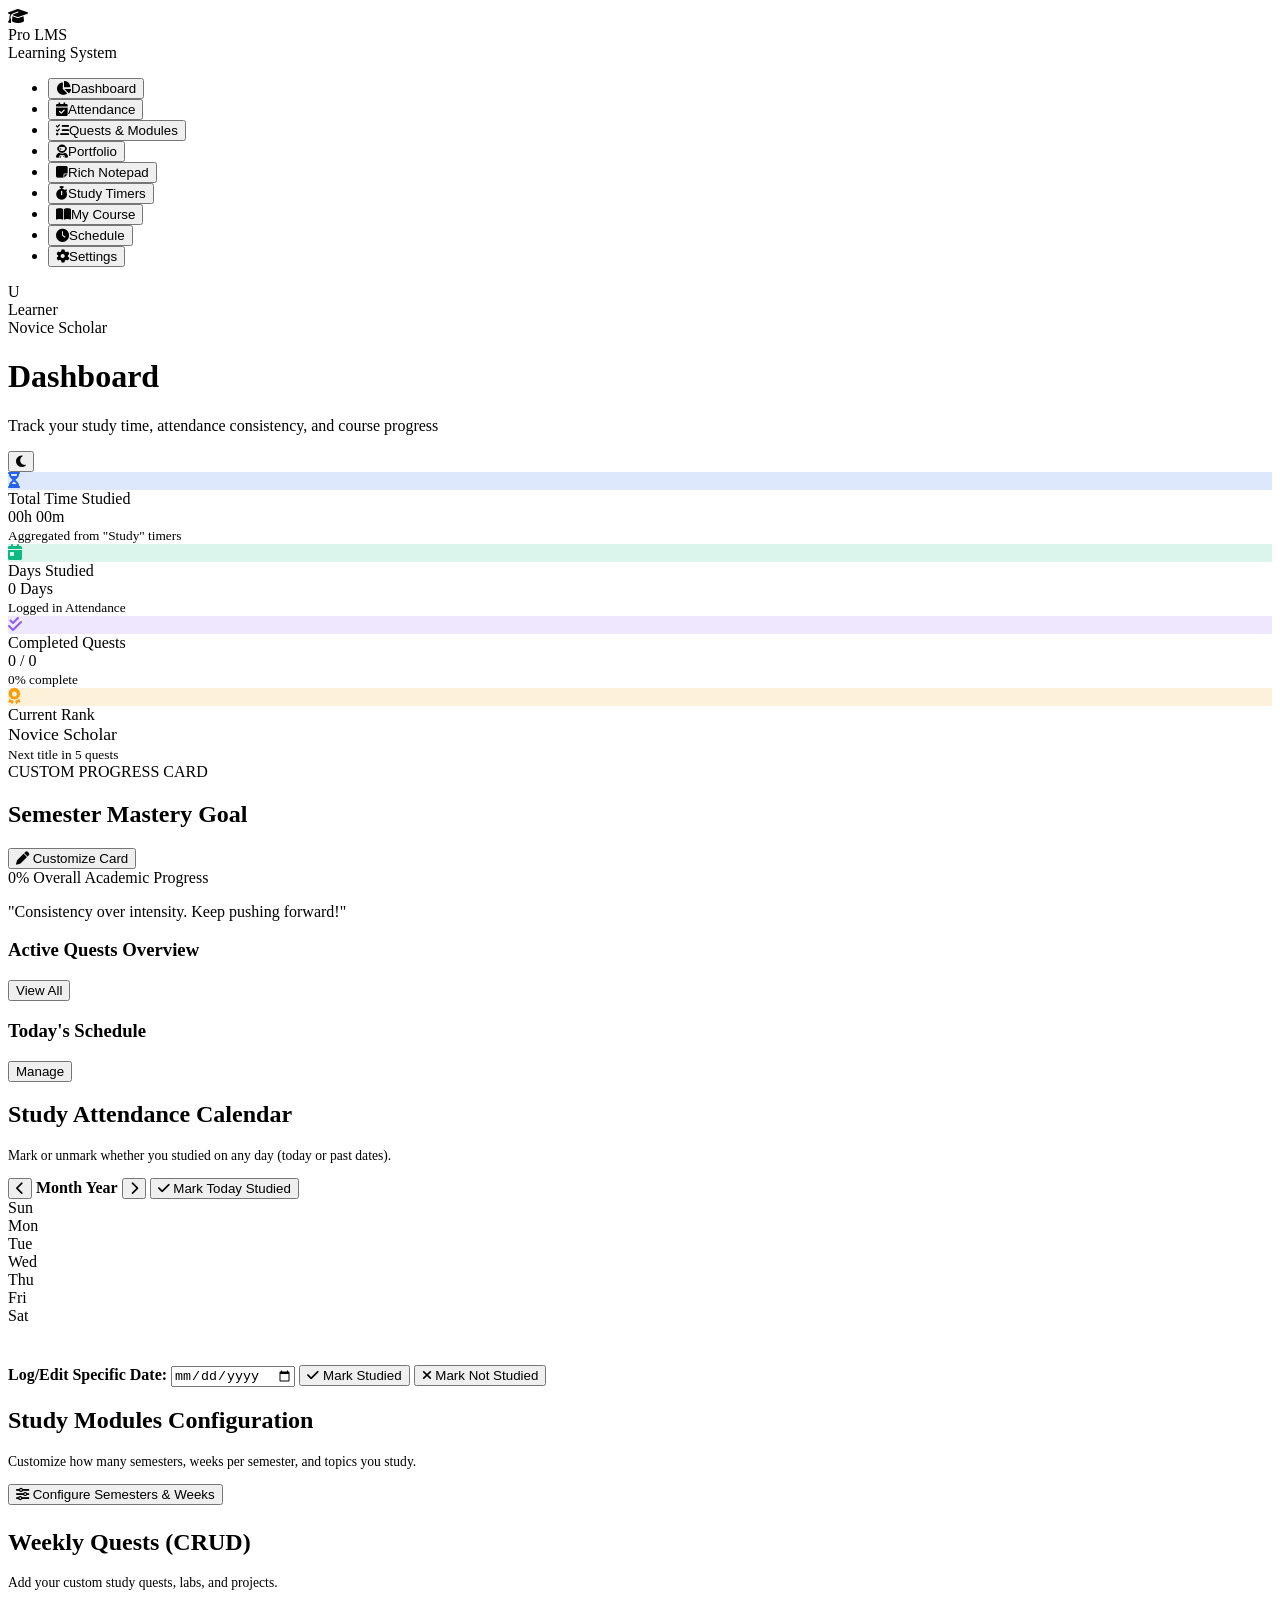
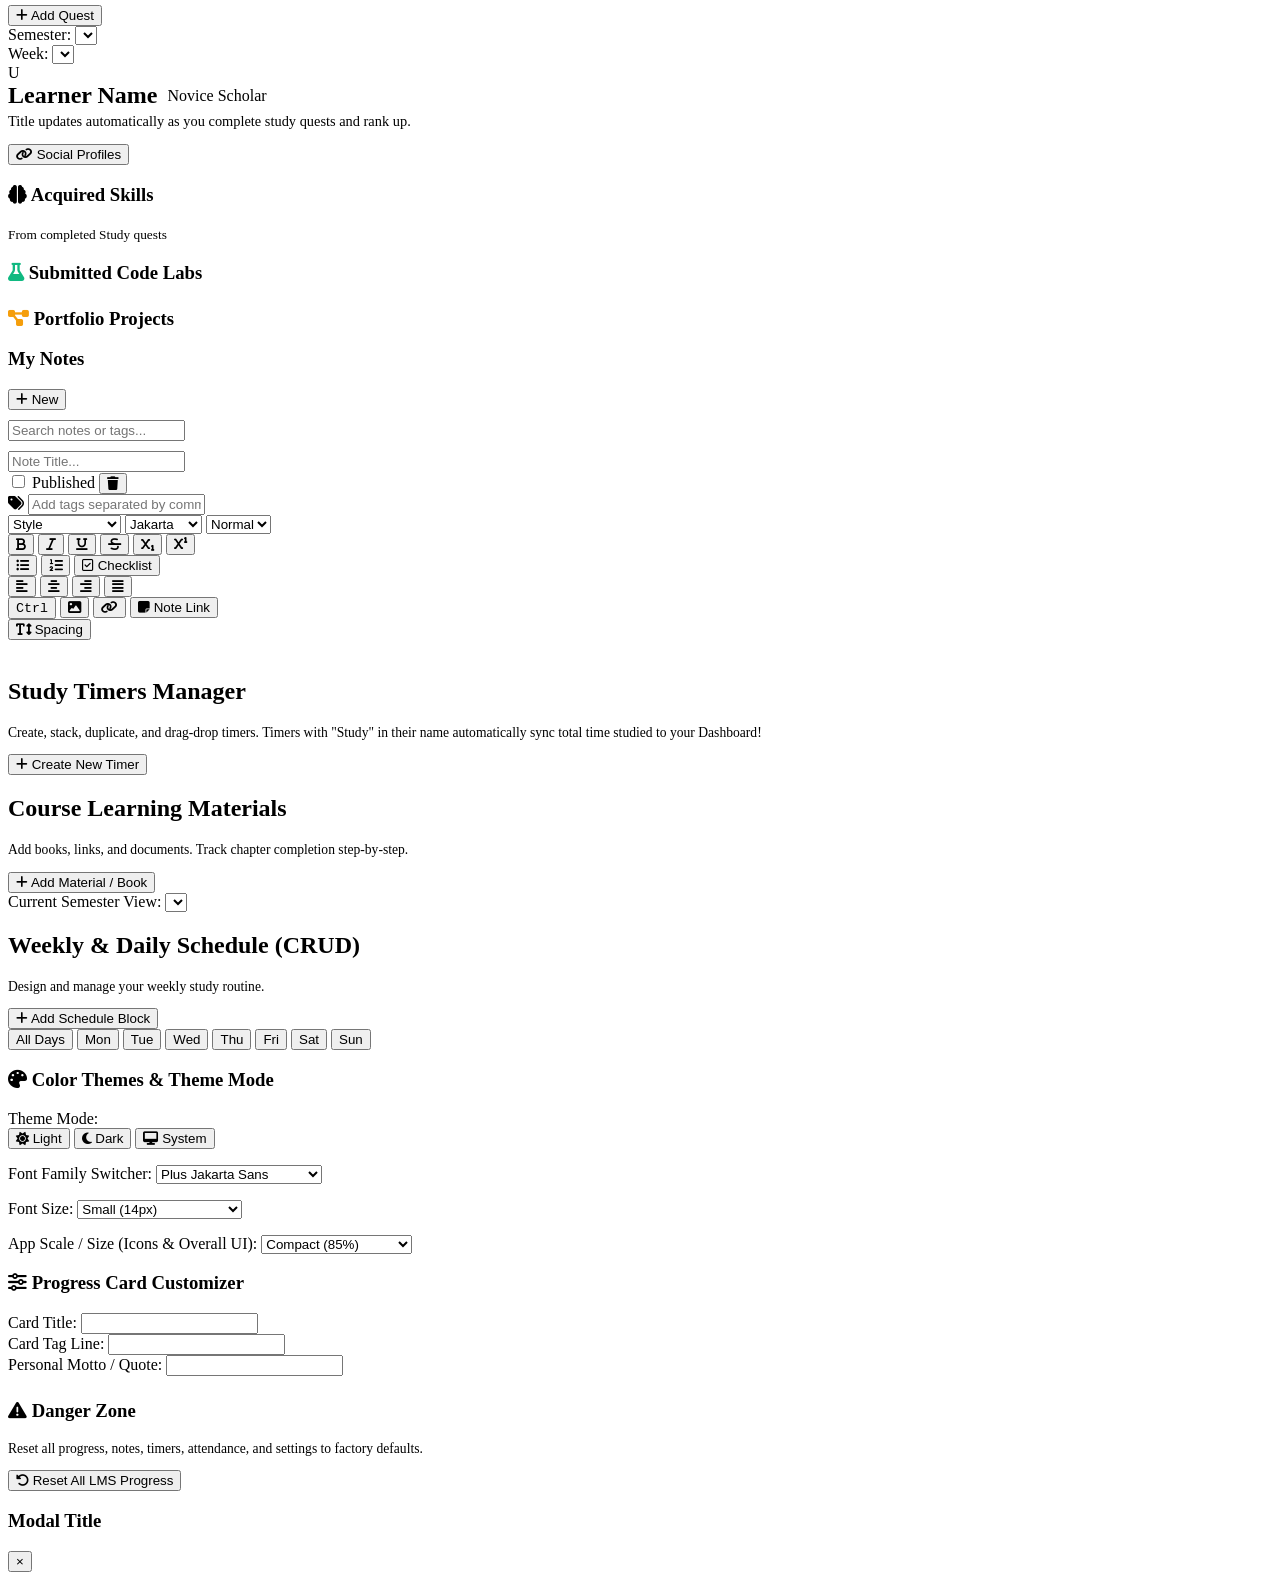
==== commit e60fff25: "customized lms" ====
--- a/hcalms.html
+++ b/hcalms.html
@@ -1,517 +1,581 @@
-
 <!DOCTYPE html>
-<html lang="en" data-theme="light">
+<html lang="en" data-theme="system" data-font="plus-jakarta-sans" data-font-size="medium" data-app-size="100">
 
 <head>
   <meta charset="UTF-8">
   <meta name="viewport" content="width=device-width, initial-scale=1.0">
-  <title>LMS — Humanitarian Code Academy</title>
-
-  <!-- FAVICON LOGO -->
-  <link rel="icon" type="image/png" href="assets/images/hca-favicon.png">
-
-  <!-- Google Fonts -->
+  <title>Personal LMS & Study Hub</title>
+
+  <!-- Google Fonts CDN for all requested typography options -->
   <link rel="preconnect" href="https://fonts.googleapis.com">
   <link rel="preconnect" href="https://fonts.gstatic.com" crossorigin>
-  <link
-    href="https://fonts.googleapis.com/css2?family=Plus+Jakarta+Sans:wght@400;500;600;700;800&family=Space+Grotesk:wght@600;700;800&display=swap"
-    rel="stylesheet">
+  <link href="https://fonts.googleapis.com/css2?family=DM+Sans:ital,opsz,wght@0,9..40,100..1000;1,9..40,100..1000&family=JetBrains+Mono:ital,wght@0,100..800;1,100..800&family=Playfair+Display:ital,wght@0,400..900;1,400..900&family=Plus+Jakarta+Sans:ital,wght@0,200..800;1,200..800&family=Poppins:ital,wght@0,100;0,200;0,300;0,400;0,500;0,600;0,700;0,800;0,900;1,100;1,200;1,300;1,400;1,500;1,600;1,700;1,800;1,900&family=Space+Grotesk:wght@300..700&display=swap" rel="stylesheet">
 
   <!-- Font Awesome Icons -->
   <link rel="stylesheet" href="https://cdnjs.cloudflare.com/ajax/libs/font-awesome/6.5.1/css/all.min.css">
 
-  <link rel="stylesheet" href="css/lms-style.css">
+  <link rel="stylesheet" href="style.css">
 </head>
 
 <body>
 
-  <!-- LOAD SCREEN -->
-  <div id="loader">
-    <div class="loader-logo-placeholder">
-      <div class="loader-spinner"></div>
-      <img src="assets/images/hca-load-icon.png" class="load-icon">
-    </div>
-    <div style="text-align: center;">
-      <h3 class="brand-font" style="color:var(--ink)">Humanitarian Code Academy</h3>
-      <p style="font-size:0.85rem; color:var(--ink-dim); margin-top:0.25rem;">Code With Purpose · Initializing LMS...
-      </p>
+  <div class="app-container">
+
+    <!-- SIDEBAR NAVIGATION -->
+    <nav class="sidebar">
+      <div class="brand-header">
+        <div class="logo-icon"><i class="fa-solid fa-graduation-cap"></i></div>
+        <div class="brand-text">
+          <div class="brand-title">Pro LMS</div>
+          <div class="brand-subtitle">Learning System</div>
+        </div>
+      </div>
+
+      <ul class="nav-list">
+        <li class="nav-item active" data-tab="dashboard">
+          <button><i class="fa-solid fa-chart-pie"></i><span>Dashboard</span></button>
+        </li>
+        <li class="nav-item" data-tab="attendance">
+          <button><i class="fa-solid fa-calendar-check"></i><span>Attendance</span></button>
+        </li>
+        <li class="nav-item" data-tab="quests">
+          <button><i class="fa-solid fa-list-check"></i><span>Quests & Modules</span></button>
+        </li>
+        <li class="nav-item" data-tab="portfolio">
+          <button><i class="fa-solid fa-user-astronaut"></i><span>Portfolio</span></button>
+        </li>
+        <li class="nav-item" data-tab="notepad">
+          <button><i class="fa-solid fa-note-sticky"></i><span>Rich Notepad</span></button>
+        </li>
+        <li class="nav-item" data-tab="timer">
+          <button><i class="fa-solid fa-stopwatch"></i><span>Study Timers</span></button>
+        </li>
+        <li class="nav-item" data-tab="course">
+          <button><i class="fa-solid fa-book-open"></i><span>My Course</span></button>
+        </li>
+        <li class="nav-item" data-tab="schedule">
+          <button><i class="fa-solid fa-clock"></i><span>Schedule</span></button>
+        </li>
+        <li class="nav-item" data-tab="settings">
+          <button><i class="fa-solid fa-gear"></i><span>Settings</span></button>
+        </li>
+      </ul>
+
+      <div class="sidebar-footer">
+        <div class="user-badge">
+          <div class="user-avatar" id="nav-user-initial">U</div>
+          <div class="user-info">
+            <div class="user-name" id="nav-user-name">Learner</div>
+            <div class="user-rank" id="nav-user-rank">Novice Scholar</div>
+          </div>
+        </div>
+      </div>
+    </nav>
+
+    <!-- MAIN CONTENT VIEW -->
+    <main class="main-content">
+
+      <!-- TOP BAR -->
+      <header class="top-bar">
+        <div class="page-title-group">
+          <h1 id="page-heading">Dashboard</h1>
+          <p id="page-subheading">Track your study time, attendance consistency, and course progress</p>
+        </div>
+        <div class="top-actions">
+          <button class="btn-icon" id="quick-theme-btn" onclick="toggleQuickTheme()"><i class="fa-solid fa-moon"></i></button>
+        </div>
+      </header>
+
+      <!-- TAB 1: DASHBOARD -->
+      <section id="tab-dashboard" class="tab-pane active">
+        <!-- STATS METRICS GRID -->
+        <div class="grid-stats">
+          <div class="stat-card">
+            <div class="stat-icon" style="background: rgba(37, 99, 235, 0.15); color: #2563EB;">
+              <i class="fa-solid fa-hourglass-half"></i>
+            </div>
+            <div>
+              <span class="stat-label">Total Time Studied</span>
+              <div class="stat-value" id="dash-total-study-time">00h 00m</div>
+              <small class="stat-subtext">Aggregated from "Study" timers</small>
+            </div>
+          </div>
+
+          <div class="stat-card">
+            <div class="stat-icon" style="background: rgba(16, 185, 129, 0.15); color: #10B981;">
+              <i class="fa-solid fa-calendar-day"></i>
+            </div>
+            <div>
+              <span class="stat-label">Days Studied</span>
+              <div class="stat-value" id="dash-days-studied">0 Days</div>
+              <small class="stat-subtext">Logged in Attendance</small>
+            </div>
+          </div>
+
+          <div class="stat-card">
+            <div class="stat-icon" style="background: rgba(139, 92, 246, 0.15); color: #8B5CF6;">
+              <i class="fa-solid fa-check-double"></i>
+            </div>
+            <div>
+              <span class="stat-label">Completed Quests</span>
+              <div class="stat-value" id="dash-quests-completed">0 / 0</div>
+              <small class="stat-subtext" id="dash-quests-pct">0% complete</small>
+            </div>
+          </div>
+
+          <div class="stat-card">
+            <div class="stat-icon" style="background: rgba(245, 158, 11, 0.15); color: #F59E0B;">
+              <i class="fa-solid fa-award"></i>
+            </div>
+            <div>
+              <span class="stat-label">Current Rank</span>
+              <div class="stat-value" id="dash-user-rank-display" style="font-size: 1.1rem;">Novice Scholar</div>
+              <small class="stat-subtext" id="dash-next-rank">Next title in 5 quests</small>
+            </div>
+          </div>
+        </div>
+
+        <!-- CUSTOMIZABLE PROGRESS CARD -->
+        <div class="card progress-card" id="dash-custom-progress-card">
+          <div class="card-header">
+            <div>
+              <span class="card-tag" id="progress-card-tag">CUSTOM PROGRESS CARD</span>
+              <h2 id="progress-card-title">Semester Mastery Goal</h2>
+            </div>
+            <button class="btn-secondary" onclick="switchTab('settings')"><i class="fa-solid fa-pen"></i> Customize Card</button>
+          </div>
+
+          <div class="progress-card-body">
+            <div class="progress-info-group">
+              <div class="progress-metric">
+                <span class="metric-val" id="progress-card-val">0%</span>
+                <span class="metric-lbl" id="progress-card-subtitle">Overall Academic Progress</span>
+              </div>
+              <p class="progress-motto" id="progress-card-motto">"Consistency over intensity. Keep pushing forward!"</p>
+            </div>
+            <div class="progress-bar-container">
+              <div class="progress-bar-fill" id="progress-card-bar" style="width: 0%;"></div>
+            </div>
+          </div>
+        </div>
+
+        <div class="grid-2">
+          <!-- QUICK ACTIVE QUESTS OVERVIEW -->
+          <div class="card">
+            <div class="card-header">
+              <h3>Active Quests Overview</h3>
+              <button class="btn-text" onclick="switchTab('quests')">View All</button>
+            </div>
+            <div id="dash-recent-quests-list" class="quest-mini-list"></div>
+          </div>
+
+          <!-- TODAY'S SCHEDULE -->
+          <div class="card">
+            <div class="card-header">
+              <h3>Today's Schedule</h3>
+              <button class="btn-text" onclick="switchTab('schedule')">Manage</button>
+            </div>
+            <div id="dash-today-schedule-list" class="schedule-mini-list"></div>
+          </div>
+        </div>
+      </section>
+
+      <!-- TAB 2: ATTENDANCE -->
+      <section id="tab-attendance" class="tab-pane">
+        <div class="card">
+          <div class="card-header">
+            <div>
+              <h2>Study Attendance Calendar</h2>
+              <p style="color: var(--text-dim); font-size: 0.85rem; margin-top: 4px;">
+                Mark or unmark whether you studied on any day (today or past dates).
+              </p>
+            </div>
+            <div class="calendar-controls">
+              <button class="btn-secondary" onclick="changeCalendarMonth(-1)"><i class="fa-solid fa-chevron-left"></i></button>
+              <span id="calendar-month-year" style="font-weight: 700; min-width: 140px; text-align: center;">Month Year</span>
+              <button class="btn-secondary" onclick="changeCalendarMonth(1)"><i class="fa-solid fa-chevron-right"></i></button>
+              <button class="btn-primary" onclick="markTodayAttendance()"><i class="fa-solid fa-check"></i> Mark Today Studied</button>
+            </div>
+          </div>
+
+          <!-- CALENDAR GRID -->
+          <div class="calendar-wrapper">
+            <div class="calendar-weekdays">
+              <div>Sun</div><div>Mon</div><div>Tue</div><div>Wed</div><div>Thu</div><div>Fri</div><div>Sat</div>
+            </div>
+            <div class="calendar-days-grid" id="calendar-days-grid"></div>
+          </div>
+
+          <!-- MANUAL PAST DATE OVERRIDE -->
+          <div style="margin-top: 1.5rem; padding-top: 1rem; border-top: 1px solid var(--border-color);" class="form-inline">
+            <label style="font-weight: 600;">Log/Edit Specific Date:</label>
+            <input type="date" id="attendance-picker-date" class="form-input" style="width: auto;">
+            <button class="btn-primary" onclick="toggleSelectedDateAttendance(true)"><i class="fa-solid fa-check"></i> Mark Studied</button>
+            <button class="btn-secondary" onclick="toggleSelectedDateAttendance(false)"><i class="fa-solid fa-xmark"></i> Mark Not Studied</button>
+          </div>
+        </div>
+      </section>
+
+      <!-- TAB 3: QUESTS & MODULES -->
+      <section id="tab-quests" class="tab-pane">
+        <!-- MODULE CONFIGURATOR MODAL/PANEL TRIGGER -->
+        <div class="card" style="margin-bottom: 1.5rem; background: var(--bg-card-accent);">
+          <div class="card-header">
+            <div>
+              <h2>Study Modules Configuration</h2>
+              <p style="color: var(--text-dim); font-size: 0.85rem;">Customize how many semesters, weeks per semester, and topics you study.</p>
+            </div>
+            <button class="btn-primary" onclick="openModuleConfigModal()"><i class="fa-solid fa-sliders"></i> Configure Semesters & Weeks</button>
+          </div>
+          <div id="module-structure-summary" style="font-size: 0.9rem; font-weight: 600; color: var(--text-primary);"></div>
+        </div>
+
+        <!-- WEEKLY QUESTS MANAGEMENT -->
+        <div class="card">
+          <div class="card-header">
+            <div>
+              <h2>Weekly Quests (CRUD)</h2>
+              <p style="color: var(--text-dim); font-size: 0.85rem;">Add your custom study quests, labs, and projects.</p>
+            </div>
+            <button class="btn-primary" onclick="openAddQuestModal()"><i class="fa-solid fa-plus"></i> Add Quest</button>
+          </div>
+
+          <!-- SEMESTER & WEEK FILTER SELECTORS -->
+          <div class="filter-bar">
+            <div class="form-group-inline">
+              <label>Semester:</label>
+              <select id="quest-sem-filter" class="form-input" onchange="renderQuestsTab()"></select>
+            </div>
+            <div class="form-group-inline">
+              <label>Week:</label>
+              <select id="quest-week-filter" class="form-input" onchange="renderQuestsTab()"></select>
+            </div>
+          </div>
+
+          <div id="quest-items-list" class="quest-full-list"></div>
+        </div>
+      </section>
+
+      <!-- TAB 4: PORTFOLIO -->
+      <section id="tab-portfolio" class="tab-pane">
+        <!-- USER RANK & PROFILE HEADER -->
+        <div class="card" style="background: linear-gradient(135deg, var(--bg-card), var(--bg-card-accent));">
+          <div class="portfolio-profile-header">
+            <div class="user-avatar-large" id="portfolio-avatar-initial">U</div>
+            <div style="flex: 1;">
+              <div style="display: flex; align-items: center; gap: 10px; flex-wrap: wrap;">
+                <h2 id="portfolio-user-name" style="margin: 0;">Learner Name</h2>
+                <span class="rank-badge" id="portfolio-user-rank">Novice Scholar</span>
+              </div>
+              <p style="color: var(--text-dim); font-size: 0.9rem; margin-top: 4px;" id="portfolio-rank-desc">Title updates automatically as you complete study quests and rank up.</p>
+            </div>
+            <button class="btn-secondary" onclick="openSocialProfilesModal()"><i class="fa-solid fa-link"></i> Social Profiles</button>
+          </div>
+
+          <!-- SOCIAL PROFILES LINKS CONTAINER -->
+          <div class="social-links-bar" id="portfolio-social-links"></div>
+        </div>
+
+        <div class="grid-2">
+          <!-- SKILLS SECTION -->
+          <div class="card">
+            <div class="card-header">
+              <h3><i class="fa-solid fa-brain" style="color: var(--accent-color);"></i> Acquired Skills</h3>
+              <small style="color: var(--text-dim);">From completed Study quests</small>
+            </div>
+            <div class="skills-tags-container" id="portfolio-skills-container"></div>
+          </div>
+
+          <!-- CODE LABS SECTION -->
+          <div class="card">
+            <div class="card-header">
+              <h3><i class="fa-solid fa-flask" style="color: #10B981;"></i> Submitted Code Labs</h3>
+            </div>
+            <div id="portfolio-labs-container" class="portfolio-item-list"></div>
+          </div>
+        </div>
+
+        <!-- PROJECTS SECTION -->
+        <div class="card" style="margin-top: 1.5rem;">
+          <div class="card-header">
+            <h3><i class="fa-solid fa-diagram-project" style="color: #F59E0B;"></i> Portfolio Projects</h3>
+          </div>
+          <div id="portfolio-projects-container" class="portfolio-item-list"></div>
+        </div>
+      </section>
+
+      <!-- TAB 5: NOTEPAD -->
+      <section id="tab-notepad" class="tab-pane">
+        <div class="notepad-layout">
+          <!-- SIDEBAR NOTES LIST -->
+          <div class="notepad-sidebar card">
+            <div class="card-header" style="padding: 0 0 10px 0;">
+              <h3>My Notes</h3>
+              <button class="btn-primary btn-sm" onclick="createNewNote()"><i class="fa-solid fa-plus"></i> New</button>
+            </div>
+            <input type="text" id="note-search-input" placeholder="Search notes or tags..." class="form-input" style="margin-bottom: 10px;" oninput="renderNotesList()">
+            <div id="notes-list-container" class="notes-list"></div>
+          </div>
+
+          <!-- NOTE EDITOR -->
+          <div class="notepad-editor-container card">
+            <div class="note-meta-bar">
+              <input type="text" id="note-title-input" placeholder="Note Title..." class="note-title-field" onchange="saveCurrentNote()">
+              <div class="note-actions">
+                <label class="publish-toggle-label">
+                  <input type="checkbox" id="note-published-toggle" onchange="saveCurrentNote()">
+                  <span>Published</span>
+                </label>
+                <button class="btn-danger btn-sm" onclick="deleteCurrentNote()"><i class="fa-solid fa-trash"></i></button>
+              </div>
+            </div>
+
+            <div class="note-tags-bar">
+              <i class="fa-solid fa-tags" style="color: var(--text-dim);"></i>
+              <input type="text" id="note-tags-input" placeholder="Add tags separated by commas (e.g. math, react, summary)..." class="form-input" onchange="saveCurrentNote()">
+            </div>
+
+            <!-- STICKY FORMATTING TOOLBAR -->
+            <div class="notepad-sticky-toolbar">
+              <!-- STYLING DROPDOWN -->
+              <select id="editor-style-select" onchange="formatDoc('formatBlock', this.value); this.selectedIndex=0;" class="tb-select">
+                <option value="" selected disabled>Style</option>
+                <option value="H1">Title (H1)</option>
+                <option value="H2">Heading 1 (H2)</option>
+                <option value="H3">Heading 2 (H3)</option>
+                <option value="P">Paragraph</option>
+                <option value="PRE">Code Text</option>
+              </select>
+
+              <!-- FONT FAMILY DROPDOWN -->
+              <select onchange="formatDoc('fontName', this.value)" class="tb-select">
+                <option value="Plus Jakarta Sans">Jakarta</option>
+                <option value="Poppins">Poppins</option>
+                <option value="DM Sans">DM Sans</option>
+                <option value="JetBrains Mono">Mono</option>
+                <option value="Times New Roman">Times</option>
+                <option value="Playfair Display">Playfair</option>
+                <option value="Space Grotesk">Space</option>
+              </select>
+
+              <!-- FONT SIZE -->
+              <select onchange="formatDoc('fontSize', this.value)" class="tb-select">
+                <option value="2">Small</option>
+                <option value="3" selected>Normal</option>
+                <option value="5">Large</option>
+                <option value="7">Huge</option>
+              </select>
+
+              <div class="tb-divider"></div>
+
+              <!-- BASIC FORMATS -->
+              <button class="tb-btn" onclick="formatDoc('bold')" title="Bold"><i class="fa-solid fa-bold"></i></button>
+              <button class="tb-btn" onclick="formatDoc('italic')" title="Italic"><i class="fa-solid fa-italic"></i></button>
+              <button class="tb-btn" onclick="formatDoc('underline')" title="Underline"><i class="fa-solid fa-underline"></i></button>
+              <button class="tb-btn" onclick="formatDoc('strikeThrough')" title="Strikethrough"><i class="fa-solid fa-strikethrough"></i></button>
+              <button class="tb-btn" onclick="formatDoc('subscript')" title="Subscript"><i class="fa-solid fa-subscript"></i></button>
+              <button class="tb-btn" onclick="formatDoc('superscript')" title="Superscript"><i class="fa-solid fa-superscript"></i></button>
+
+              <div class="tb-divider"></div>
+
+              <!-- LISTS & CHECKLIST -->
+              <button class="tb-btn" onclick="formatDoc('insertUnorderedList')" title="Bullet List"><i class="fa-solid fa-list-ul"></i></button>
+              <button class="tb-btn" onclick="formatDoc('insertOrderedList')" title="Numbered List"><i class="fa-solid fa-list-ol"></i></button>
+              <button class="tb-btn" onclick="insertChecklist()" title="Insert Interactive Checklist"><i class="fa-regular fa-square-check"></i> Checklist</button>
+
+              <div class="tb-divider"></div>
+
+              <!-- ALIGNMENT -->
+              <button class="tb-btn" onclick="formatDoc('justifyLeft')" title="Align Left"><i class="fa-solid fa-align-left"></i></button>
+              <button class="tb-btn" onclick="formatDoc('justifyCenter')" title="Align Center"><i class="fa-solid fa-align-center"></i></button>
+              <button class="tb-btn" onclick="formatDoc('justifyRight')" title="Align Right"><i class="fa-solid fa-align-right"></i></button>
+              <button class="tb-btn" onclick="formatDoc('justifyFull')" title="Justify"><i class="fa-solid fa-align-justify"></i></button>
+
+              <div class="tb-divider"></div>
+
+              <!-- CUSTOM FORMATS & INSERTIONS -->
+              <button class="tb-btn" onclick="insertKbd()" title="Kbd Shortcut Text"><kbd>Ctrl</kbd></button>
+              <button class="tb-btn" onclick="insertImagePrompt()" title="Insert Picture"><i class="fa-solid fa-image"></i></button>
+              <button class="tb-btn" onclick="insertLinkPrompt()" title="Add External Link"><i class="fa-solid fa-link"></i></button>
+              <button class="tb-btn" onclick="insertNoteLinkPrompt()" title="Link Other Note"><i class="fa-solid fa-note-sticky"></i> Note Link</button>
+
+              <div class="tb-divider"></div>
+
+              <!-- TYPOGRAPHY SPACING CUSTOMIZATION -->
+              <button class="tb-btn" onclick="openSpacingControlsModal()" title="Line & Word Spacing"><i class="fa-solid fa-text-height"></i> Spacing</button>
+            </div>
+
+            <!-- EDITABLE CANVAS -->
+            <div id="note-editor-canvas" class="note-editor-canvas" contenteditable="true" oninput="saveCurrentNote()"></div>
+          </div>
+        </div>
+      </section>
+
+      <!-- TAB 6: STUDY TIMERS -->
+      <section id="tab-timer" class="tab-pane">
+        <div class="card">
+          <div class="card-header">
+            <div>
+              <h2>Study Timers Manager</h2>
+              <p style="color: var(--text-dim); font-size: 0.85rem;">
+                Create, stack, duplicate, and drag-drop timers. Timers with "Study" in their name automatically sync total time studied to your Dashboard!
+              </p>
+            </div>
+            <button class="btn-primary" onclick="openAddTimerModal()"><i class="fa-solid fa-plus"></i> Create New Timer</button>
+          </div>
+
+          <!-- TIMER CARDS CONTAINER (DRAG AND DROP) -->
+          <div id="timers-stack-container" class="timers-stack-grid"></div>
+        </div>
+      </section>
+
+      <!-- TAB 7: MY COURSE -->
+      <section id="tab-course" class="tab-pane">
+        <div class="card">
+          <div class="card-header">
+            <div>
+              <h2>Course Learning Materials</h2>
+              <p style="color: var(--text-dim); font-size: 0.85rem;">
+                Add books, links, and documents. Track chapter completion step-by-step.
+              </p>
+            </div>
+            <button class="btn-primary" onclick="openAddCourseMaterialModal()"><i class="fa-solid fa-plus"></i> Add Material / Book</button>
+          </div>
+
+          <!-- SEMESTER SELECTOR FOR COURSE -->
+          <div class="filter-bar">
+            <div class="form-group-inline">
+              <label>Current Semester View:</label>
+              <select id="course-sem-select" class="form-input" onchange="renderCourseTab()"></select>
+            </div>
+          </div>
+
+          <!-- COURSE MATERIALS LIST -->
+          <div id="course-materials-container" class="course-materials-grid"></div>
+        </div>
+      </section>
+
+      <!-- TAB 8: SCHEDULE -->
+      <section id="tab-schedule" class="tab-pane">
+        <div class="card">
+          <div class="card-header">
+            <div>
+              <h2>Weekly & Daily Schedule (CRUD)</h2>
+              <p style="color: var(--text-dim); font-size: 0.85rem;">Design and manage your weekly study routine.</p>
+            </div>
+            <button class="btn-primary" onclick="openAddScheduleModal()"><i class="fa-solid fa-plus"></i> Add Schedule Block</button>
+          </div>
+
+          <!-- DAY FILTER -->
+          <div class="schedule-days-tabs" id="schedule-days-bar">
+            <button class="sched-day-btn active" onclick="filterScheduleDay('All')">All Days</button>
+            <button class="sched-day-btn" onclick="filterScheduleDay('Monday')">Mon</button>
+            <button class="sched-day-btn" onclick="filterScheduleDay('Tuesday')">Tue</button>
+            <button class="sched-day-btn" onclick="filterScheduleDay('Wednesday')">Wed</button>
+            <button class="sched-day-btn" onclick="filterScheduleDay('Thursday')">Thu</button>
+            <button class="sched-day-btn" onclick="filterScheduleDay('Friday')">Fri</button>
+            <button class="sched-day-btn" onclick="filterScheduleDay('Saturday')">Sat</button>
+            <button class="sched-day-btn" onclick="filterScheduleDay('Sunday')">Sun</button>
+          </div>
+
+          <div id="schedule-items-container" class="schedule-items-list"></div>
+        </div>
+      </section>
+
+      <!-- TAB 9: SETTINGS -->
+      <section id="tab-settings" class="tab-pane">
+        <div class="grid-2">
+
+          <!-- THEME & APPEARANCE -->
+          <div class="card">
+            <h3><i class="fa-solid fa-palette"></i> Color Themes & Theme Mode</h3>
+            <div class="form-group">
+              <label>Theme Mode:</label>
+              <div class="segmented-control">
+                <button class="seg-btn" id="theme-mode-light" onclick="setThemeMode('light')"><i class="fa-solid fa-sun"></i> Light</button>
+                <button class="seg-btn" id="theme-mode-dark" onclick="setThemeMode('dark')"><i class="fa-solid fa-moon"></i> Dark</button>
+                <button class="seg-btn" id="theme-mode-system" onclick="setThemeMode('system')"><i class="fa-solid fa-desktop"></i> System</button>
+              </div>
+            </div>
+
+            <div class="form-group" style="margin-top: 1rem;">
+              <label>Font Family Switcher:</label>
+              <select id="settings-font-family" class="form-input" onchange="changeFontFamily(this.value)">
+                <option value="plus-jakarta-sans">Plus Jakarta Sans</option>
+                <option value="poppins">Poppins</option>
+                <option value="dm-sans">DM Sans</option>
+                <option value="google-sans-flex">Google Sans Flex / Inter</option>
+                <option value="jetbrains-mono">JetBrains Mono</option>
+                <option value="times-new-roman">Times New Roman</option>
+                <option value="playfair-display">Playfair Display</option>
+                <option value="space-grotesk">Space Grotesk</option>
+                <option value="system-ui">System UI</option>
+              </select>
+            </div>
+
+            <div class="form-group" style="margin-top: 1rem;">
+              <label>Font Size:</label>
+              <select id="settings-font-size" class="form-input" onchange="changeFontSize(this.value)">
+                <option value="small">Small (14px)</option>
+                <option value="medium">Medium (16px - Default)</option>
+                <option value="large">Large (18px)</option>
+                <option value="xlarge">Extra Large (20px)</option>
+              </select>
+            </div>
+
+            <div class="form-group" style="margin-top: 1rem;">
+              <label>App Scale / Size (Icons & Overall UI):</label>
+              <select id="settings-app-size" class="form-input" onchange="changeAppSize(this.value)">
+                <option value="85">Compact (85%)</option>
+                <option value="100">Default (100%)</option>
+                <option value="115">Expanded (115%)</option>
+                <option value="125">Large Display (125%)</option>
+              </select>
+            </div>
+          </div>
+
+          <!-- PROGRESS CARD CUSTOMIZER -->
+          <div class="card">
+            <h3><i class="fa-solid fa-sliders"></i> Progress Card Customizer</h3>
+            <div class="form-group">
+              <label>Card Title:</label>
+              <input type="text" id="cfg-progress-title" class="form-input" onchange="updateProgressCardConfig()">
+            </div>
+            <div class="form-group">
+              <label>Card Tag Line:</label>
+              <input type="text" id="cfg-progress-tag" class="form-input" onchange="updateProgressCardConfig()">
+            </div>
+            <div class="form-group">
+              <label>Personal Motto / Quote:</label>
+              <input type="text" id="cfg-progress-motto" class="form-input" onchange="updateProgressCardConfig()">
+            </div>
+          </div>
+
+        </div>
+
+        <!-- DANGER ZONE -->
+        <div class="card" style="margin-top: 1.5rem; border: 1px solid var(--danger-color);">
+          <h3 style="color: var(--danger-color);"><i class="fa-solid fa-triangle-exclamation"></i> Danger Zone</h3>
+          <p style="color: var(--text-dim); font-size: 0.85rem;">Reset all progress, notes, timers, attendance, and settings to factory defaults.</p>
+          <button class="btn-danger" onclick="resetAllProgress()"><i class="fa-solid fa-rotate-left"></i> Reset All LMS Progress</button>
+        </div>
+      </section>
+
+    </main>
+  </div>
+
+  <!-- MODAL CONTAINER -->
+  <div class="modal-overlay" id="app-modal-overlay">
+    <div class="modal-box" id="app-modal-box">
+      <div class="modal-header">
+        <h3 id="modal-title">Modal Title</h3>
+        <button class="modal-close-btn" onclick="closeModal()">&times;</button>
+      </div>
+      <div class="modal-body" id="modal-body"></div>
     </div>
   </div>
 
-  <div class="app-container">
-
-    <!-- NAVIGATION SIDEBAR -->
-    <nav class="sidebar">
-      <div>
-        <div class="brand-header"><a href="https://ainycodes07.github.io/hcalms/index.html" style="text-decoration:none; color:inherit;">
-          <div class="website-logo-placeholder"><img src="assets/images/hca-badge-logo.png"></div>
-          <div>
-            <div class="brand-title brand-font">HCA LMS</div>
-            <div class="brand-subtitle">Code With Purpose</div>
-          </div>
-        </a>
-        </div>
-
-        <ul class="nav-list">
-          <li class="nav-item active" data-tab="dashboard">
-            <button title="Dashboard"><i class="fa-solid fa-chart-pie nav-icon"></i><span
-                class="nav-label">Dashboard</span></button>
-          </li>
-          <li class="nav-item" data-tab="learn">
-            <button title="Learn"><i class="fa-solid fa-graduation-cap nav-icon"></i><span
-                class="nav-label">Learn</span></button>
-          </li>
-          <li class="nav-item" data-tab="quests">
-            <button title="Quests"><i class="fa-solid fa-list-check nav-icon"></i><span
-                class="nav-label">Quests</span></button>
-          </li>
-          <li class="nav-item" data-tab="calendar">
-  <button title="Calendar & Attendance"><i class="fa-solid fa-calendar-check nav-icon"></i><span class="nav-label">Attendance</span></button>
-</li>
-          <li class="nav-item" data-tab="schedule">
-            <button title="Schedule"><i class="fa-regular fa-clock nav-icon"></i><span class="nav-label">Schedule</span></button>
-          </li>
-          <li class="nav-item" data-tab="mycourse">
-            <button title="My Course"><i class="fa-solid fa-book-bookmark nav-icon"></i><span class="nav-label">My
-                Course</span></button>
-          </li>
-          
-          <li class="nav-item" data-tab="accountbook">
-            <button title="Account Book"><i class="fa-solid fa-wallet nav-icon"></i><span class="nav-label">Account
-                Book</span></button>
-          </li>
-          <li class="nav-item" data-tab="profile">
-            <button title="Profile"><i class="fa-solid fa-user nav-icon"></i><span
-                class="nav-label">Profile</span></button>
-          </li>
-        </ul>
-      </div>
-
-      <div class="sidebar-footer">
-        <div class="user-badge">
-          <div class="user-avatar" id="sidebar-avatar-initial">D</div>
-          <div class="user-info">
-            <div class="user-name" id="sidebar-user-name">Developer</div>
-            <div class="user-title" id="sidebar-user-title">Aspiring Developer</div>
-          </div>
-        </div>
-        <button class="btn-secondary" id="theme-toggle-btn" onclick="toggleTheme()"
-          style="width:100%; font-size:0.8rem; padding:0.4rem;">
-          <span id="theme-icon"><i class="fa-solid fa-moon"></i></span> <span id="theme-text">Dark mode</span>
-        </button>
-      </div>
-    </nav>
-
-    <!-- MAIN CONTENT AREA -->
-    <main class="main-content">
-
-      <!-- TOP BAR -->
-      <div class="top-bar">
-        <div class="page-title-group">
-          <h1 id="page-heading">Dashboard</h1>
-          <p id="page-subheading">Track your progress, active deadlines, and learning consistency</p>
-        </div>
-      </div>
-
-      <!-- TAB 1: DASHBOARD -->
-      <div id="dash-study-checkin"></div>
-      <section id="tab-dashboard" class="tab-pane active">
-        <div class="card" style="background: linear-gradient(135deg, var(--plum-deep), var(--plum)); color: #FFF;">
-          <div
-            style="display:flex; justify-content:space-between; align-items:center; margin-bottom:1rem; flex-wrap:wrap; gap:0.5rem;">
-            <div>
-              <span style="font-size:0.75rem; text-transform:uppercase; letter-spacing:0.1em; opacity:0.8;">Welcome
-                back</span>
-              <h2 class="brand-font" id="dash-user-name" style="font-size:1.8rem;">Developer</h2>
-            </div>
-            <div
-              style="background:rgba(255,255,255,0.15); padding:0.5rem 1rem; border-radius:12px; border:1px solid rgba(255,255,255,0.2);"
-              class="brand-font">
-              HCA · Applied CS & AI Engineering Pathway
-            </div>
-          </div>
-          <p style="font-size:0.95rem; opacity:0.9;">Rank: <strong id="dash-user-title"
-              style="color:var(--gold);">Aspiring Developer</strong></p>
-        </div>
-
-        <div class="grid-2">
-          <div class="card">
-            <h4>Full Course Progress</h4>
-            <div class="progress-bar-container">
-              <div class="progress-bar-fill" id="full-course-progress-bar"></div>
-            </div>
-            <div style="display:flex; justify-content:space-between; font-size:0.85rem; color:var(--ink-dim);">
-              <span id="full-course-progress-text">0%</span>
-              <span id="full-course-items-text">0 / 144 quest items complete</span>
-            </div>
-          </div>
-
-          <div class="card">
-            <h4>Semester <span id="dash-sem-num">1</span>: <span id="dash-sem-name">CS & Python Foundations</span></h4>
-            <div class="progress-bar-container">
-              <div class="progress-bar-fill" id="current-sem-progress-bar"></div>
-            </div>
-            <div
-              style="display:flex; justify-content:space-between; font-size:0.85rem; color:var(--ink-dim); align-items:center;">
-              <span id="current-sem-progress-text">0%</span>
-              <span id="dash-sem-deadline-badge"></span>
-            </div>
-          </div>
-        </div>
-<!-- DAILY STUDY CHECK-IN PROMPT CONTAINER -->
-<div id="dash-study-checkin"></div>
-        
-        <div class="card current-quest-box">
-          <div
-            style="display:flex; justify-content:space-between; align-items:center; margin-bottom:1rem; flex-wrap:wrap; gap:0.5rem;">
-            <div>
-              <h3>This Week's Quests — <span id="dash-week-title">Week 1</span></h3>
-              <div id="dash-week-deadline" style="margin-top:0.25rem;"></div>
-            </div>
-            <button class="btn-secondary" onclick="switchTab('quests')" style="font-size:0.8rem;"><i
-                class="fa-solid fa-arrow-right"></i> Open Quests</button>
-          </div>
-          <div id="dash-quest-list"></div>
-        </div>
-
-        <div class="grid-3">
-          <div class="card stat-card">
-            <span class="stat-label">Titles Earned</span>
-            <div id="dash-titles-list" style="font-size:0.9rem; font-weight:600; color:var(--ink);">None yet — reach 70%
-              in Semester 1 to unlock your first title.</div>
-          </div>
-          <div class="card stat-card">
-            <span class="stat-label">Portfolio Pieces</span>
-            <div class="stat-value" id="dash-portfolio-count">0 / 8</div>
-          </div>
-          <div class="card stat-card">
-            <span class="stat-label">Content Shipped</span>
-            <div class="stat-value" id="dash-content-count">0 / 144</div>
-          </div>
-        </div>
-      </section>
-
-      <!-- TAB 2: LEARN (PATHWAY) -->
-      <section id="tab-learn" class="tab-pane">
-        <div style="text-align: center; margin-bottom: 2rem;">
-          <span style="font-size:0.8rem; color:var(--gold); font-weight:700; text-transform:uppercase;">Learning
-            Pathway</span>
-          <h2 id="learn-sem-title" class="brand-font" style="font-size:2rem;">Semester 1 – Frontend Architecture</h2>
-          <p style="font-size:0.85rem; color:var(--ink-dim); margin-top:0.2rem;">Click any week below to open full
-            details (What, Why, When, Where & How).</p>
-          <div id="sem-switcher-buttons" class="sem-switcher-buttons-container"></div>
-        </div>
-
-        <div class="pathway-container" id="pathway-nodes-container"></div>
-      </section>
-
-      <!-- TAB 3: QUESTS -->
-      <section id="tab-quests" class="tab-pane">
-        <div class="quest-week-selector" id="quests-week-bar"></div>
-
-        <div class="card">
-          <div
-            style="margin-bottom:1.5rem; padding-bottom:1rem; border-bottom:1px solid var(--line); display:flex; justify-content:space-between; align-items:flex-start; flex-wrap:wrap; gap:1rem;">
-            <div>
-              <span style="font-size:0.8rem; font-weight:700; color:var(--gold);" id="quest-header-sem">SEMESTER 1 ·
-                WEEK 1</span>
-              <h2 id="quest-header-title" class="brand-font">HTML5 & CSS3 Semantics, Flexbox / Grid</h2>
-              <p id="quest-header-resource" style="font-size:0.85rem; color:var(--ink-dim); margin-top:0.25rem;">
-                Resource: freeCodeCamp Responsive Web Design</p>
-            </div>
-            <div id="quest-header-deadline"></div>
-          </div>
-
-          <div id="quest-items-container"></div>
-
-          <div style="margin-top:1.5rem; font-size:0.8rem; color:var(--ink-dim); text-align:center;">
-            <i class="fa-solid fa-gear"></i> Toggle state: <strong>1st click = Done (Green)</strong> · <strong>2nd click
-              = Incomplete (Red)</strong> · <strong>3rd click = Reset</strong>.<br>
-            <em>Completing all quests in a week unlocks the next week! Reaching 70% in a semester unlocks the next
-              semester immediately.</em>
-          </div>
-        </div>
-      </section>
-<!-- TAB 4: CALENDAR & ATTENDANCE -->
-      <section id="tab-calendar" class="tab-pane">
-        <div id="calendar-summary-cards" class="dash-stats-grid" style="display: grid; grid-template-columns: repeat(auto-fit, minmax(200px, 1fr)); gap: 1rem; margin-bottom: 1.5rem;"></div>
-        <div id="calendar-container"></div>
-      </section>
-      
-      <!-- TAB 5: SCHEDULE -->
-      <section id="tab-schedule" class="tab-pane">
-        <div class="schedule-tabs">
-          <button class="schedule-tab-btn active" id="sched-btn-daily" onclick="toggleSchedule('daily')">Daily
-            Schedule</button>
-          <button class="schedule-tab-btn" id="sched-btn-weekly" onclick="toggleSchedule('weekly')">Weekly
-            Schedule</button>
-        </div>
-
-        <!-- DETAILED DAILY SCHEDULE -->
-        <div id="sched-pane-daily" class="card">
-          <h3>Daily Learning Routine (~2.5 hrs/day)</h3>
-          <p style="font-size:0.85rem; color:var(--ink-dim); margin-bottom:1.5rem;">Consistency over intensity. Follow
-            this daily structure to maintain high velocity and momentum.</p>
-
-          <div class="timeline">
-            <div class="timeline-item">
-              <div class="timeline-time">00:00 - 00:15<br><span
-                  style="font-size:0.75rem; color:var(--plum); font-weight:600;">(15 mins)</span></div>
-              <div class="timeline-body">
-                <h4>1. Daily Warmup & Quest Review</h4>
-                <p>Open HCA LMS, review today's quest item, clear workspace distractions, and inspect Git repository
-                  status.</p>
-              </div>
-            </div>
-            <div class="timeline-item">
-              <div class="timeline-time">00:15 - 01:15<br><span
-                  style="font-size:0.75rem; color:var(--plum); font-weight:600;">(60 mins)</span></div>
-              <div class="timeline-body">
-                <h4>2. Deep Learning Block (Core Module Study)</h4>
-                <p>Work through freeCodeCamp, Odin Project, or Full Stack Open assigned modules without multi-tasking.
-                </p>
-                <ul>
-                  <li>Read concept documentation & write hands-on syntax snippets.</li>
-                  <li>Complete interactive practice exercises & algorithm katas.</li>
-                </ul>
-              </div>
-            </div>
-            <div class="timeline-item">
-              <div class="timeline-time">01:15 - 02:00<br><span
-                  style="font-size:0.75rem; color:var(--plum); font-weight:600;">(45 mins)</span></div>
-              <div class="timeline-body">
-                <h4>3. Practical Coding Sprint & Implementation</h4>
-                <p>Apply new concepts directly into real code projects or technical challenge briefs.</p>
-                <ul>
-                  <li>Build component layouts, backend routes, or database schemas.</li>
-                  <li>Commit working changes to local Git repository branches.</li>
-                </ul>
-              </div>
-            </div>
-            <div class="timeline-item">
-              <div class="timeline-time">02:00 - 02:30<br><span
-                  style="font-size:0.75rem; color:var(--plum); font-weight:600;">(30 mins)</span></div>
-              <div class="timeline-body">
-                <h4>4. Public Output & Quest Logging</h4>
-                <p>Document your progress and publicly publish proof-of-work.</p>
-                <ul>
-                  <li><strong>Odd Weeks:</strong> Record a 2-min devlog video demoing what you built.</li>
-                  <li><strong>Even Weeks:</strong> Draft a short technical blog post / guidebook entry.</li>
-                  <li>Mark finished items on your HCA LMS Quests checklist.</li>
-                </ul>
-              </div>
-            </div>
-          </div>
-        </div>
-
-        <!-- DETAILED WEEKLY SCHEDULE -->
-        <div id="sched-pane-weekly" class="card" style="display:none;">
-          <h3>Weekly Structure & Execution Cadence (16–18 hrs/week)</h3>
-          <p style="font-size:0.85rem; color:var(--ink-dim); margin-bottom:1.5rem;">The alternating Odd/Even week
-            strategy guarantees theoretical understanding + tangible public project output.</p>
-
-          <div class="timeline">
-            <div class="timeline-item">
-              <div class="timeline-time">Monday – Wednesday<br><span
-                  style="font-size:0.75rem; color:var(--plum); font-weight:600;">~7.5 Hours</span></div>
-              <div class="timeline-body">
-                <h4>Phase 1: Foundations & Theory</h4>
-                <p>Absorb core architecture concepts, interactive course lessons, and syntax experiments.</p>
-                <ul>
-                  <li>Complete primary module readings (freeCodeCamp / Odin / Full Stack Open).</li>
-                  <li>Take structured notes and solve micro-challenges.</li>
-                </ul>
-              </div>
-            </div>
-            <div class="timeline-item">
-              <div class="timeline-time">Thursday – Friday<br><span
-                  style="font-size:0.75rem; color:var(--plum); font-weight:600;">~5 Hours</span></div>
-              <div class="timeline-body">
-                <h4>Phase 2: Project / Assignment Sprint</h4>
-                <p>Focus on real-world practical application depending on week type:</p>
-                <ul>
-                  <li><strong>Odd Weeks (Challenge Focus):</strong> Solve targeted technical katas & layout/logic
-                    puzzles.</li>
-                  <li><strong>Even Weeks (Assignment Focus):</strong> Build real-world Humanitarian assignment briefs
-                    (e.g., Disaster Info UI, Food Bank API).</li>
-                </ul>
-              </div>
-            </div>
-            <div class="timeline-item">
-              <div class="timeline-time">Saturday<br><span
-                  style="font-size:0.75rem; color:var(--plum); font-weight:600;">~3 Hours</span></div>
-              <div class="timeline-body">
-                <h4>Phase 3: Code Polish, Testing & Deployment</h4>
-                <p>Refactor code for clean architecture, test responsiveness, and deploy live previews.</p>
-                <ul>
-                  <li>Push commits to GitHub and deploy to Vercel/Render/GitHub Pages.</li>
-                  <li>Verify Web Accessibility (WCAG) and browser compatibility.</li>
-                </ul>
-              </div>
-            </div>
-            <div class="timeline-item">
-              <div class="timeline-time">Sunday<br><span
-                  style="font-size:0.75rem; color:var(--plum); font-weight:600;">~2 Hours</span></div>
-              <div class="timeline-body">
-                <h4>Phase 4: Public Output, LMS Update & Rest</h4>
-                <p>Finalize content shipping and plan the upcoming week.</p>
-                <ul>
-                  <li>Publish Devlog Video (Odd Wk) or Blog Guidebook Chapter (Even Wk).</li>
-                  <li>Mark finished quest checkboxes on LMS to update your roadmap progress.</li>
-                  <li>Log account book earnings if applicable. Rest and reset!</li>
-                </ul>
-              </div>
-            </div>
-          </div>
-        </div>
-      </section>
-
-      <!-- TAB 6: MY COURSE -->
-      <section id="tab-mycourse" class="tab-pane">
-        <div style="margin-bottom:1.5rem;">
-          <span style="font-size:0.8rem; font-weight:700; color:var(--gold);">FULL PROGRAM</span>
-          <h2 class="brand-font">My Course – Applied Computer Science & AI Engineering</h2>
-        </div>
-
-        <div class="grid-2" id="semester-cards-container"></div>
-      </section>
-
-      
-      <!-- TAB 7: ACCOUNT BOOK -->
-      <section id="tab-accountbook" class="tab-pane">
-        <div class="card balance-card">
-          <span style="font-size:0.8rem; font-weight:700; color:var(--gold); text-transform:uppercase;">Accountability,
-            Not A Bill</span>
-          <h2 class="brand-font">Account Book</h2>
-          <p style="font-size:0.85rem; color:var(--ink-dim); max-width:500px; margin:0.5rem auto;">
-            HCA is free. This tracks what you expected to earn against what you logged to maintain learning focus.
-          </p>
-          <div class="balance-amount negative" id="account-running-balance">-$0</div>
-          <div style="font-size:0.85rem; color:var(--ink-dim);">Monthly earning goal: $400 / month</div>
-        </div>
-
-        <div class="card">
-          <h4>Log earnings (add current or past months anytime)</h4>
-          <form class="earning-log-form" id="log-earning-form" onsubmit="handleLogEarning(event)"
-            style="margin-top:1rem;">
-            <select id="log-month-select" required></select>
-            <input type="number" id="log-amount-input" placeholder="Amount earned ($)" min="0" step="10" required>
-            <button type="submit" class="btn-primary"><i class="fa-solid fa-plus"></i> Save</button>
-          </form>
-
-          <div class="log-table-container">
-            <table class="log-table">
-              <thead>
-                <tr>
-                  <th>Month</th>
-                  <th>Target</th>
-                  <th>Logged Earned</th>
-                  <th>Net Balance</th>
-                </tr>
-              </thead>
-              <tbody id="account-log-tbody"></tbody>
-            </table>
-          </div>
-        </div>
-      </section>
-
-      <!-- TAB 8: PROFILE -->
-      <section id="tab-profile" class="tab-pane">
-        <!-- DYNAMIC ENCOURAGEMENT BADGE BANNER -->
-        <div class="badge-encouragement-card">
-          <span
-            style="font-size:0.75rem; text-transform:uppercase; letter-spacing:0.1em; color:var(--gold); font-weight:800;">Milestone
-            Encouragement</span>
-          <h2 class="brand-font" id="badge-encouragement-text" style="font-size:1.4rem; margin-top:0.3rem;">
-            Reach 70% in Semester 1 to earn "Frontend Developer" proudly!
-          </h2>
-          <p style="font-size:0.85rem; opacity:0.9; margin-top:0.5rem;">Keep pushing through your weekly quests to
-            unlock your official industry title certificate.</p>
-        </div>
-
-        <div class="card">
-          <div style="display:flex; align-items:center; gap:1.5rem;">
-            <div class="user-avatar" id="profile-avatar-large" style="width:64px; height:64px; font-size:1.5rem;">J
-            </div>
-            <div style="flex:1;">
-              <label style="font-size:0.8rem; color:var(--ink-dim); font-weight:600;">Display Name</label>
-              <input type="text" id="profile-name-input" value="Developer" onchange="updateUserName(this.value)"
-                placeholder="Enter your full name..."
-                style="padding:0.6rem 0.8rem; border-radius:8px; font-size:1rem; font-weight:700; width:100%; display:block; margin-top:0.3rem;">
-            </div>
-          </div>
-        </div>
-
-        <div class="card">
-          <h4>Titles & Badges Earned</h4>
-          <div class="badges-flex-list" id="profile-titles-list"></div>
-        </div>
-
-        <!-- SINGLE SPOTIFY-STYLE ACHIEVEMENT CARD GENERATOR -->
-        <div class="card">
-          <h4>Downloadable Real-Time Achievement Card (Spotify Chart Style)</h4>
-          <p style="font-size:0.85rem; color:var(--ink-dim); margin-bottom:1rem;">Generate a high-res 2000x2000px
-            Spotify-chart style image card showcasing your real current progress, stats, and achievements since starting
-            the course.</p>
-          <button class="btn-primary" onclick="generateAchievementCard()"
-            style="width:100%; font-size:1rem; padding:0.85rem;"><i class="fa-solid fa-download"></i> Download Real-Time
-            Achievement Card (2000x2000px)</button>
-        </div>
-
-        <div class="card">
-          <h4>Appearance</h4>
-          <button class="btn-secondary" onclick="toggleTheme()" style="margin-top:0.5rem;">
-            <i class="fa-solid fa-moon"></i> Switch Theme
-          </button>
-        </div>
-
-        <div class="card" style="border-color:var(--rust);">
-          <h4 style="color:var(--rust);">Danger Zone</h4>
-          <p style="font-size:0.85rem; color:var(--ink-dim); margin-bottom:1rem;">Resets all quest states, semester
-            progress, and earnings data.</p>
-          <button class="btn-primary" onclick="resetAllProgress()" style="background:var(--rust);"><i
-              class="fa-solid fa-triangle-exclamation"></i> Reset All Progress</button>
-        </div>
-      </section>
-
-    </main>
-  </div>
-
-  <!-- SIDEBAR DRAWER OVERLAY FOR WEEK DETAILS -->
-  <div class="drawer-overlay" id="week-drawer-overlay">
-    <div class="week-drawer">
-      <div class="drawer-header">
-        <div>
-          <span id="drawer-week-tag"
-            style="font-size:0.75rem; font-weight:800; color:var(--gold); text-transform:uppercase;">SEMESTER 1 · WEEK
-            1</span>
-          <h2 id="drawer-week-title" class="brand-font" style="font-size:1.3rem;">HTML5 & CSS3 Semantics</h2>
-        </div>
-        <button class="drawer-close-btn" onclick="closeWeekDrawer()" title="Close Details"><i
-            class="fa-solid fa-xmark"></i></button>
-      </div>
-
-      <div class="drawer-body" id="drawer-body-content"></div>
-    </div>
-  </div>
-
-  <!-- CONGRATS & MILESTONE POPUP MODAL -->
-  <div class="modal-overlay" id="congrats-modal-overlay">
-    <div class="modal-card">
-      <div class="modal-icon-circle" id="modal-icon-el"><i class="fa-solid fa-trophy"></i></div>
-      <h2 class="brand-font" id="modal-title">Milestone Achieved!</h2>
-      <p id="modal-message">Congratulations! You reached 70% completion in Semester 1.</p>
-      <div class="modal-actions">
-        <button class="btn-primary" onclick="closeCongratsModal()"><i class="fa-solid fa-check"></i> Continue
-          Learning</button>
-      </div>
-    </div>
-  </div>
-
-  <!-- HIDDEN CANVAS FOR HIGH-RES 2000x2000 SPOTIFY STYLE CHART CARD GENERATION -->
-  <canvas id="card-canvas" width="2000" height="2000" style="display:none;"></canvas>
-
-  <script src="js/app.js"></script>
+  <script src="app.js"></script>
 </body>
 
 </html>
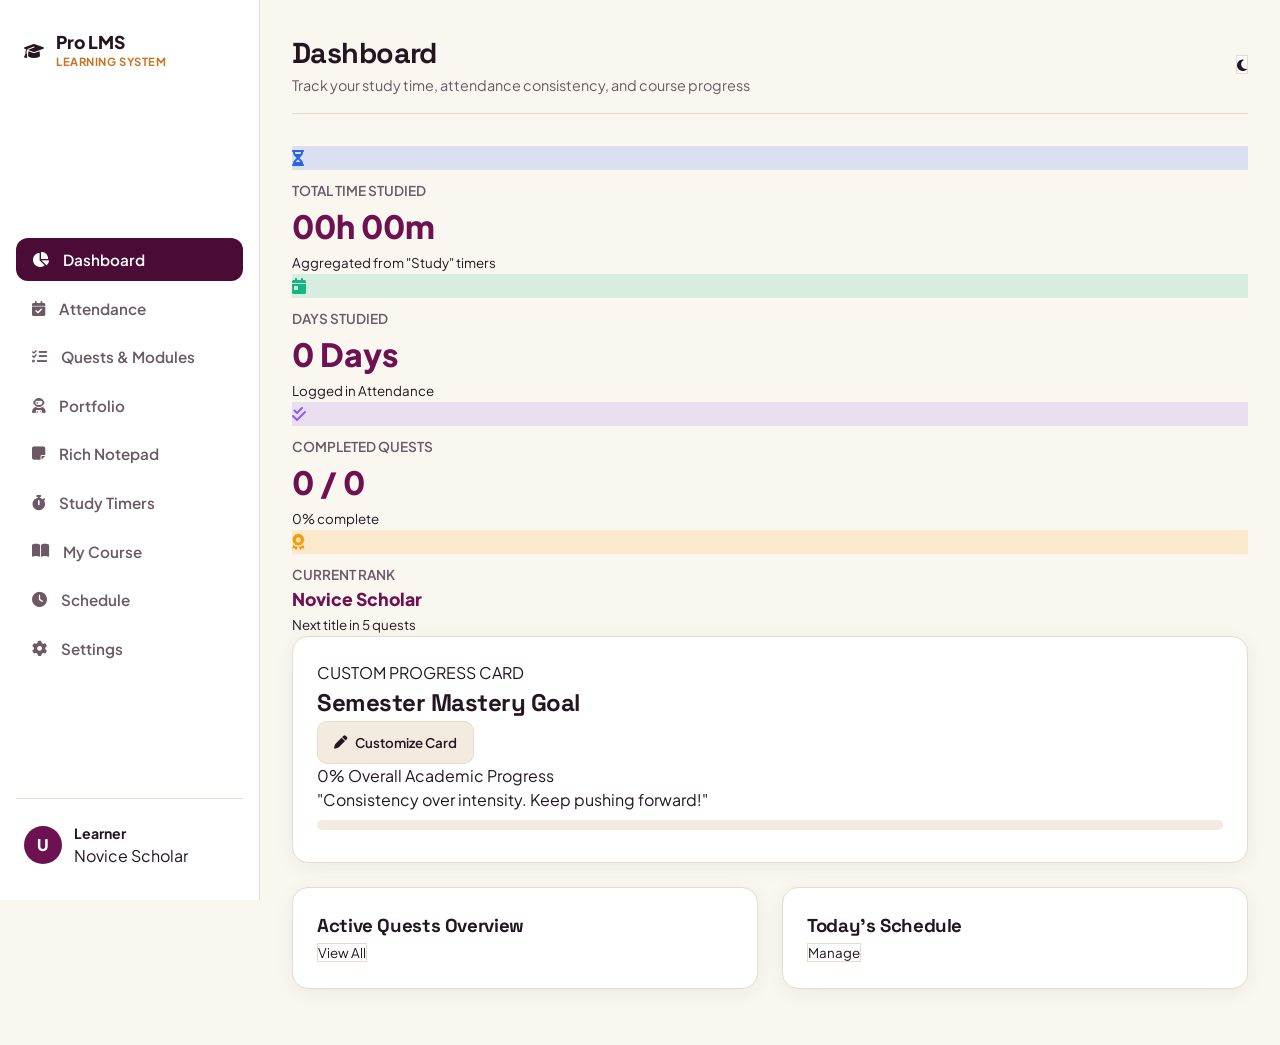
==== commit 6fc67b3f: "Update stylesheet and script paths in hcalms.html" ====
--- a/hcalms.html
+++ b/hcalms.html
@@ -14,7 +14,7 @@
   <!-- Font Awesome Icons -->
   <link rel="stylesheet" href="https://cdnjs.cloudflare.com/ajax/libs/font-awesome/6.5.1/css/all.min.css">
 
-  <link rel="stylesheet" href="style.css">
+  <link rel="stylesheet" href="css/lms-style.css">
 </head>
 
 <body>
@@ -575,7 +575,7 @@
     </div>
   </div>
 
-  <script src="app.js"></script>
+  <script src="js/app.js"></script>
 </body>
 
 </html>
--- a/css/lms-style.css
+++ b/css/lms-style.css
@@ -0,0 +1,1593 @@
+    /* ==========================================================================
+       THEME VARIABLES
+       ========================================================================== */
+    :root[data-theme="dark"] {
+        --bg: #110B15;
+        --surface: #1C1322;
+        --surface2: #281B30;
+        --ink: #F5EEF6;
+        --ink-dim: #BBA9BC;
+        --plum: #D9469F;
+        --plum-deep: #580B3E;
+        --gold: #F59E0B;
+        --line: #372642;
+        --sage: #10B981;
+        --rust: #EF4444;
+        --shadow: rgba(0, 0, 0, 0.5);
+        --input-bg: #281B30;
+        --placeholder: #8E7A8F;
+    }
+
+    :root[data-theme="light"] {
+        --bg: #FAF6F0;
+        --surface: #FFFFFF;
+        --surface2: #F3EBE0;
+        --ink: #241621;
+        --ink-dim: #6B5A66;
+        --plum: #6E1150;
+        --plum-deep: #4A0C37;
+        --gold: #C97324;
+        --line: #E7DCCB;
+        --sage: #3E7A5B;
+        --rust: #B23A2E;
+        --shadow: rgba(36, 22, 33, 0.06);
+        --input-bg: #FFFFFF;
+        --placeholder: #998894;
+    }
+
+    /* ==========================================================================
+       RESET & BASE STYLES
+       ========================================================================== */
+    * {
+        box-sizing: border-box;
+        margin: 0;
+        padding: 0;
+        transition: background-color 0.25s ease, border-color 0.25s ease, color 0.25s ease;
+    }
+
+    html,
+    body {
+        width: 100%;
+        max-width: 100vw;
+        overflow-x: hidden;
+    }
+
+    body {
+        font-family: 'Plus Jakarta Sans', -apple-system, BlinkMacSystemFont, sans-serif;
+        background-color: var(--bg);
+        color: var(--ink);
+        line-height: 1.5;
+        min-height: 100vh;
+        display: flex;
+        flex-direction: column;
+    }
+
+    h1,
+    h2,
+    h3,
+    h4,
+    .brand-font {
+        font-family: 'Space Grotesk', sans-serif;
+        letter-spacing: -0.02em;
+    }
+
+    button,
+    input,
+    select,
+    textarea {
+        font-family: inherit;
+        color: var(--ink);
+        background-color: var(--input-bg);
+        border: 1px solid var(--line);
+    }
+
+    input::placeholder,
+    textarea::placeholder {
+        color: var(--placeholder);
+        opacity: 1;
+    }
+
+    a {
+        color: var(--plum);
+        text-decoration: none;
+    }
+
+    a:hover {
+        text-decoration: underline;
+    }
+
+    /* ==========================================================================
+       LOAD SCREEN
+       ========================================================================== */
+    #loader {
+        position: fixed;
+        inset: 0;
+        background-color: var(--bg);
+        z-index: 9999;
+        display: flex;
+        flex-direction: column;
+        align-items: center;
+        justify-content: center;
+        gap: 1.5rem;
+        transition: opacity 0.5s ease, visibility 0.5s;
+    }
+
+    #loader.hidden {
+        opacity: 0;
+        visibility: hidden;
+    }
+
+    .loader-logo-placeholder {
+        width: 150px;
+        height: 150px;
+        display: flex;
+        align-items: center;
+        justify-content: center;
+        position: relative;
+        overflow: hidden;
+    }
+
+    .loader-logo-placeholder img{
+        width:120px;
+        height:120px;
+    }
+    .loader-spinner {
+        width: 140px;
+        height: 140px;
+        border: 3px solid transparent;
+        border-top-color: var(--gold);
+        border-radius: 50%;
+        position: absolute;
+        animation: spin 1s linear infinite;
+    }
+
+    @keyframes spin {
+        to {
+            transform: rotate(360deg);
+        }
+    }
+
+    /* ==========================================================================
+       LAYOUT: APP CONTAINER & SIDEBAR
+       ========================================================================== */
+    .app-container {
+        display: flex;
+        min-height: 100vh;
+        width: 100%;
+        max-width: 100vw;
+    }
+
+    .sidebar {
+        width: 260px;
+        background-color: var(--surface);
+        border-right: 1px solid var(--line);
+        display: flex;
+        flex-direction: column;
+        justify-content: space-between;
+        padding: 1.5rem 1rem;
+        position: fixed;
+        top: 0;
+        bottom: 0;
+        left: 0;
+        z-index: 100;
+    }
+
+    .brand-header {
+        display: flex;
+        align-items: center;
+        gap: 0.75rem;
+        padding: 0.5rem;
+        margin-bottom: 2rem;
+    }
+
+    .website-logo-placeholder img{
+        width: 42px;
+        height: 42px;
+        display: flex;
+        align-items: center;
+        justify-content: center;
+        flex-shrink: 0;
+    }
+
+    .brand-title {
+        font-size: 1.1rem;
+        font-weight: 800;
+        line-height: 1.2;
+        color: var(--ink);
+    }
+
+    .brand-subtitle {
+        font-size: 0.7rem;
+        color: var(--gold);
+        font-weight: 700;
+        text-transform: uppercase;
+        letter-spacing: 0.05em;
+    }
+
+    .nav-list {
+        list-style: none;
+        display: flex;
+        flex-direction: column;
+        gap: 0.35rem;
+    }
+
+    .nav-item button {
+        width: 100%;
+        display: flex;
+        align-items: center;
+        gap: 0.85rem;
+        padding: 0.75rem 1rem;
+        border: none;
+        background: transparent;
+        border-radius: 12px;
+        font-weight: 600;
+        font-size: 0.95rem;
+        color: var(--ink-dim);
+        cursor: pointer;
+        text-align: left;
+    }
+
+    .nav-item button:hover {
+        background-color: var(--surface2);
+        color: var(--ink);
+    }
+
+    .nav-item.active button {
+        background-color: var(--plum-deep);
+        color: #FFFFFF;
+    }
+
+    :root[data-theme="dark"] .nav-item.active button {
+        background-color: var(--plum);
+        color: #110B15;
+    }
+
+    .nav-icon {
+        width: 20px;
+        text-align: center;
+        font-size: 1.1rem;
+    }
+
+    .sidebar-footer {
+        border-top: 1px solid var(--line);
+        padding-top: 1rem;
+        display: flex;
+        flex-direction: column;
+        gap: 0.75rem;
+    }
+
+    .user-badge {
+        display: flex;
+        align-items: center;
+        gap: 0.75rem;
+        padding: 0.5rem;
+    }
+
+    .user-avatar {
+        width: 38px;
+        height: 38px;
+        border-radius: 50%;
+        background-color: var(--plum);
+        color: #FFF;
+        display: flex;
+        align-items: center;
+        justify-content: center;
+        font-weight: 800;
+        flex-shrink: 0;
+    }
+
+    .user-info {
+        overflow: hidden;
+    }
+
+    .user-name {
+        font-size: 0.88rem;
+        font-weight: 700;
+        white-space: nowrap;
+        overflow: hidden;
+        text-overflow: ellipsis;
+    }
+
+    .user-title {
+        font-size: 0.72rem;
+        color: var(--ink-dim);
+        white-space: nowrap;
+        overflow: hidden;
+        text-overflow: ellipsis;
+    }
+
+    /* ==========================================================================
+       MAIN CONTENT CONTAINER
+       ========================================================================== */
+    .main-content {
+        margin-left: 260px;
+        flex: 1;
+        padding: 2rem;
+        max-width: calc(100vw - 260px);
+        width: calc(100vw - 260px);
+        box-sizing: border-box;
+    }
+
+    .top-bar {
+        display: flex;
+        justify-content: space-between;
+        align-items: center;
+        margin-bottom: 2rem;
+        padding-bottom: 1rem;
+        border-bottom: 1px solid var(--line);
+    }
+
+    .page-title-group h1 {
+        font-size: 1.8rem;
+        font-weight: 800;
+        color: var(--ink);
+    }
+
+    .page-title-group p {
+        font-size: 0.9rem;
+        color: var(--ink-dim);
+    }
+
+    .tab-pane {
+        display: none;
+        animation: fadeIn 0.3s ease;
+    }
+
+    .tab-pane.active {
+        display: block;
+    }
+
+    @keyframes fadeIn {
+        from {
+            opacity: 0;
+            transform: translateY(6px);
+        }
+
+        to {
+            opacity: 1;
+            transform: translateY(0);
+        }
+    }
+
+    /* ==========================================================================
+       DEADLINE TIMESTAMPS & BADGES
+       ========================================================================== */
+    .deadline-badge {
+        display: inline-flex;
+        align-items: center;
+        gap: 0.35rem;
+        padding: 0.25rem 0.65rem;
+        border-radius: 20px;
+        font-size: 0.75rem;
+        font-weight: 700;
+        background: rgba(226, 150, 63, 0.15);
+        color: var(--gold);
+        border: 1px solid rgba(226, 150, 63, 0.3);
+        white-space: nowrap;
+    }
+
+    .deadline-badge.urgent {
+        background: rgba(239, 68, 68, 0.15);
+        color: var(--rust);
+        border-color: rgba(239, 68, 68, 0.3);
+    }
+
+    /* ==========================================================================
+       CARDS & UI COMPONENTS
+       ========================================================================== */
+    .card {
+        background-color: var(--surface);
+        border: 1px solid var(--line);
+        border-radius: 16px;
+        padding: 1.5rem;
+        box-shadow: 0 4px 20px var(--shadow);
+        margin-bottom: 1.5rem;
+        max-width: 100%;
+    }
+
+    .progress-bar-container {
+        width: 100%;
+        height: 10px;
+        background-color: var(--surface2);
+        border-radius: 20px;
+        overflow: hidden;
+        margin: 0.5rem 0;
+    }
+
+    .progress-bar-fill {
+        height: 100%;
+        background: linear-gradient(90deg, var(--plum), var(--gold));
+        border-radius: 20px;
+        width: 0%;
+        transition: width 0.4s cubic-bezier(0.4, 0, 0.2, 1);
+    }
+
+    .grid-2 {
+        display: grid;
+        grid-template-columns: repeat(auto-fit, minmax(280px, 1fr));
+        gap: 1.5rem;
+    }
+
+    .grid-3 {
+        display: grid;
+        grid-template-columns: repeat(auto-fit, minmax(220px, 1fr));
+        gap: 1.5rem;
+    }
+
+    .stat-card {
+        display: flex;
+        flex-direction: column;
+        gap: 0.5rem;
+    }
+
+    .stat-value {
+        font-size: 2rem;
+        font-weight: 800;
+        color: var(--plum);
+    }
+
+    .stat-label {
+        font-size: 0.85rem;
+        color: var(--ink-dim);
+        font-weight: 600;
+        text-transform: uppercase;
+    }
+
+    /* ==========================================================================
+       LEARN TAB & PATHWAY
+       ========================================================================== */
+    .sem-switcher-buttons-container {
+        display: flex;
+        gap: 0.75rem;
+        justify-content: center;
+        flex-wrap: wrap;
+        margin-top: 0.75rem;
+    }
+
+    .pathway-container {
+        display: flex;
+        flex-direction: column;
+        align-items: center;
+        gap: 1.5rem;
+        padding: 1rem 0;
+        max-width: 650px;
+        margin: 0 auto;
+        width: 100%;
+    }
+
+    .pathway-week-node {
+        width: 100%;
+        background: var(--surface);
+        border: 2px solid var(--line);
+        border-radius: 20px;
+        padding: 1.25rem 1.5rem;
+        display: flex;
+        align-items: center;
+        justify-content: space-between;
+        cursor: pointer;
+        position: relative;
+        transition: transform 0.2s ease, border-color 0.2s ease;
+        gap: 1rem;
+    }
+
+    .pathway-week-node:hover {
+        transform: translateY(-2px);
+    }
+
+    .pathway-week-node.unlocked {
+        border-color: var(--plum);
+        box-shadow: 0 6px 16px var(--shadow);
+    }
+
+    .pathway-week-node.active-week {
+        border-color: var(--gold);
+        background: var(--surface2);
+    }
+
+    .pathway-week-node.locked {
+        opacity: 0.6;
+        cursor: not-allowed;
+        background: var(--surface);
+    }
+
+    .node-left {
+        display: flex;
+        align-items: center;
+        gap: 1rem;
+        flex: 1;
+        min-width: 0;
+    }
+
+    .node-number {
+        width: 44px;
+        height: 44px;
+        min-width: 44px;
+        min-height: 44px;
+        flex-shrink: 0;
+        aspect-ratio: 1 / 1;
+        border-radius: 50%;
+        background: var(--surface2);
+        color: var(--ink);
+        display: flex;
+        align-items: center;
+        justify-content: center;
+        font-weight: 800;
+        font-size: 1.1rem;
+    }
+
+    .unlocked .node-number {
+        background: var(--plum);
+        color: #FFF;
+    }
+
+    .node-details {
+        min-width: 0;
+        flex: 1;
+    }
+
+    .node-details h4 {
+        font-size: 1.05rem;
+        color: var(--ink);
+        word-break: break-word;
+    }
+
+    .node-details p {
+        font-size: 0.8rem;
+        color: var(--ink-dim);
+    }
+
+    .node-status-badge {
+        padding: 0.35rem 0.75rem;
+        border-radius: 20px;
+        font-size: 0.75rem;
+        font-weight: 700;
+        white-space: nowrap;
+        flex-shrink: 0;
+    }
+
+    .badge-locked {
+        background: var(--line);
+        color: var(--ink-dim);
+    }
+
+    .badge-active {
+        background: var(--gold);
+        color: #FFF;
+    }
+
+    .badge-done {
+        background: var(--sage);
+        color: #FFF;
+    }
+
+    /* SIDEBAR DRAWER OVERLAY */
+    .drawer-overlay {
+        position: fixed;
+        inset: 0;
+        background: rgba(0, 0, 0, 0.5);
+        backdrop-filter: blur(4px);
+        z-index: 2000;
+        opacity: 0;
+        visibility: hidden;
+        transition: opacity 0.3s ease, visibility 0.3s;
+    }
+
+    .drawer-overlay.open {
+        opacity: 1;
+        visibility: visible;
+    }
+
+    .week-drawer {
+        position: fixed;
+        top: 0;
+        right: 0;
+        bottom: 0;
+        width: 520px;
+        max-width: 90vw;
+        background: var(--surface);
+        border-left: 1px solid var(--line);
+        z-index: 2001;
+        transform: translateX(100%);
+        transition: transform 0.35s cubic-bezier(0.16, 1, 0.3, 1);
+        display: flex;
+        flex-direction: column;
+        box-shadow: -8px 0 32px var(--shadow);
+    }
+
+    .drawer-overlay.open .week-drawer {
+        transform: translateX(0);
+    }
+
+    .drawer-header {
+        padding: 1.5rem;
+        border-bottom: 1px solid var(--line);
+        display: flex;
+        align-items: flex-start;
+        justify-content: space-between;
+        background: var(--surface2);
+    }
+
+    .drawer-close-btn {
+        background: var(--surface);
+        border: 1px solid var(--line);
+        width: 36px;
+        height: 36px;
+        border-radius: 50%;
+        display: flex;
+        align-items: center;
+        justify-content: center;
+        font-size: 1.1rem;
+        font-weight: bold;
+        cursor: pointer;
+        color: var(--ink);
+        flex-shrink: 0;
+    }
+
+    .drawer-close-btn:hover {
+        background: var(--rust);
+        color: #FFF;
+    }
+
+    .drawer-body {
+        padding: 1.5rem;
+        overflow-y: auto;
+        flex: 1;
+        display: flex;
+        flex-direction: column;
+        gap: 1.5rem;
+    }
+
+    .drawer-section {
+        background: var(--bg);
+        border: 1px solid var(--line);
+        border-radius: 12px;
+        padding: 1.25rem;
+    }
+
+    .drawer-section-title {
+        font-size: 0.8rem;
+        font-weight: 800;
+        text-transform: uppercase;
+        color: var(--gold);
+        letter-spacing: 0.05em;
+        margin-bottom: 0.5rem;
+        display: flex;
+        align-items: center;
+        gap: 0.5rem;
+    }
+
+    /* ==========================================================================
+       QUESTS TAB
+       ========================================================================== */
+    .quest-week-selector {
+        display: flex;
+        gap: 0.5rem;
+        overflow-x: auto;
+        padding-bottom: 0.75rem;
+        margin-bottom: 1.5rem;
+        scrollbar-width: thin;
+        width: 100%;
+    }
+
+    .week-chip {
+        padding: 0.5rem 1rem;
+        border-radius: 12px;
+        background: var(--surface);
+        border: 1px solid var(--line);
+        font-weight: 600;
+        font-size: 0.85rem;
+        cursor: pointer;
+        white-space: nowrap;
+    }
+
+    .week-chip.active {
+        background: var(--plum);
+        color: #FFF;
+        border-color: var(--plum);
+    }
+
+    .week-chip.disabled {
+        opacity: 0.4;
+        cursor: not-allowed;
+    }
+
+    .quest-item {
+        display: flex;
+        align-items: flex-start;
+        gap: 1rem;
+        padding: 1rem;
+        border: 1px solid var(--line);
+        border-radius: 12px;
+        background: var(--surface);
+        margin-bottom: 0.75rem;
+        cursor: pointer;
+        user-select: none;
+    }
+
+    .quest-checkbox {
+        width: 24px;
+        height: 24px;
+        border-radius: 6px;
+        border: 2px solid var(--line);
+        display: flex;
+        align-items: center;
+        justify-content: center;
+        flex-shrink: 0;
+        margin-top: 2px;
+        font-size: 0.75rem;
+        font-weight: bold;
+    }
+
+    .quest-item[data-state="0"] .quest-checkbox {
+        border-color: var(--ink-dim);
+        background: transparent;
+    }
+
+    .quest-item[data-state="1"] .quest-checkbox {
+        background: var(--sage);
+        border-color: var(--sage);
+        color: #FFF;
+    }
+
+    .quest-item[data-state="2"] .quest-checkbox {
+        background: var(--rust);
+        border-color: var(--rust);
+        color: #FFF;
+    }
+
+    .quest-item[data-state="1"] .quest-title {
+        text-decoration: line-through;
+        opacity: 0.7;
+    }
+
+    .quest-item[data-state="2"] .quest-title {
+        text-decoration: line-through;
+        color: var(--rust);
+    }
+
+    .quest-content {
+        flex: 1;
+        min-width: 0;
+    }
+
+    .quest-tag {
+        font-size: 0.7rem;
+        text-transform: uppercase;
+        font-weight: 700;
+        color: var(--gold);
+        letter-spacing: 0.05em;
+    }
+
+    .quest-title {
+        font-size: 0.95rem;
+        font-weight: 600;
+        color: var(--ink);
+        word-break: break-word;
+    }
+
+    .quest-desc {
+        font-size: 0.82rem;
+        color: var(--ink-dim);
+        margin-top: 0.25rem;
+        word-break: break-word;
+    }
+
+    /* ==========================================================================
+       ACCOUNT BOOK TAB
+       ========================================================================== */
+    .balance-card {
+        background: linear-gradient(135deg, var(--surface), var(--surface2));
+        text-align: center;
+        padding: 2.5rem 1.5rem;
+    }
+
+    .balance-amount {
+        font-size: 3rem;
+        font-weight: 800;
+        margin: 0.5rem 0;
+    }
+
+    .balance-amount.negative {
+        color: var(--rust);
+    }
+
+    .balance-amount.positive {
+        color: var(--sage);
+    }
+
+    .earning-log-form {
+        display: flex;
+        gap: 0.75rem;
+        margin-bottom: 1.5rem;
+    }
+
+    .earning-log-form select,
+    .earning-log-form input {
+        padding: 0.75rem;
+        border-radius: 10px;
+        font-size: 0.9rem;
+    }
+
+    .earning-log-form input {
+        flex: 1;
+    }
+
+    .btn-primary {
+        padding: 0.75rem 1.5rem;
+        background: var(--plum);
+        color: #FFF;
+        border: none;
+        border-radius: 10px;
+        font-weight: 700;
+        cursor: pointer;
+        display: inline-flex;
+        align-items: center;
+        justify-content: center;
+        gap: 0.5rem;
+    }
+
+    .btn-primary:hover {
+        opacity: 0.9;
+    }
+
+    .log-table-container {
+        overflow-x: auto;
+        width: 100%;
+    }
+
+    .log-table {
+        width: 100%;
+        border-collapse: collapse;
+        font-size: 0.9rem;
+        min-width: 480px;
+    }
+
+    .log-table th,
+    .log-table td {
+        padding: 0.85rem 1rem;
+        border-bottom: 1px solid var(--line);
+        text-align: left;
+    }
+
+/* ==========================================================================
+   SCHEDULE TAB — TIMETABLE & COLOR CODING STYLES
+   ========================================================================== */
+
+/* Sub-Tab Navigation Header */
+.schedule-toolbar {
+  display: flex;
+  justify-content: space-between;
+  align-items: center;
+  flex-wrap: wrap;
+  gap: 1rem;
+  margin-bottom: 1.5rem;
+  background: var(--surface);
+  padding: 1rem 1.25rem;
+  border-radius: 12px;
+  border: 1px solid var(--line);
+}
+
+.schedule-subtabs {
+  display: flex;
+  gap: 0.5rem;
+  background: var(--surface2);
+  padding: 0.3rem;
+  border-radius: 8px;
+}
+
+.schedule-subtab-btn {
+  background: transparent;
+  border: none;
+  padding: 0.5rem 1rem;
+  font-size: 0.85rem;
+  font-weight: 600;
+  color: var(--ink-dim);
+  border-radius: 6px;
+  cursor: pointer;
+  transition: all 0.2s ease;
+}
+
+.schedule-subtab-btn.active {
+  background: var(--surface);
+  color: var(--ink);
+  box-shadow: 0 1px 3px rgba(0, 0, 0, 0.1);
+}
+
+/* Day Selector & Controls */
+.schedule-controls {
+  display: flex;
+  align-items: center;
+  gap: 0.75rem;
+}
+
+.schedule-date-title {
+  font-size: 1.1rem;
+  font-weight: 700;
+  color: var(--ink);
+}
+
+/* Course Color Tokens & Badges */
+.course-tag {
+  display: inline-flex;
+  align-items: center;
+  gap: 0.35rem;
+  padding: 0.25rem 0.55rem;
+  border-radius: 6px;
+  font-size: 0.75rem;
+  font-weight: 700;
+  letter-spacing: 0.02em;
+}
+
+/* Course Specific Color Schemes */
+.tag-cs101, .tag-cs201, .tag-cs301, .tag-cs401 {
+  background: rgba(217, 119, 6, 0.15);
+  color: #b45309;
+  border: 1px solid rgba(217, 119, 6, 0.3);
+}
+.tag-cs102, .tag-cs202, .tag-cs302, .tag-cs402 {
+  background: rgba(37, 99, 235, 0.15);
+  color: #1d4ed8;
+  border: 1px solid rgba(37, 99, 235, 0.3);
+}
+.tag-cs103, .tag-cs203, .tag-cs303, .tag-cs403 {
+  background: rgba(124, 58, 237, 0.15);
+  color: #6d28d9;
+  border: 1px solid rgba(124, 58, 237, 0.3);
+}
+.tag-cs104, .tag-cs204, .tag-cs304, .tag-cs404 {
+  background: rgba(5, 150, 105, 0.15);
+  color: #047857;
+  border: 1px solid rgba(5, 150, 105, 0.3);
+}
+.tag-cs105, .tag-cs205, .tag-cs305, .tag-cs405 {
+  background: rgba(8, 145, 178, 0.15);
+  color: #0e7490;
+  border: 1px solid rgba(8, 145, 178, 0.3);
+}
+.tag-cs106, .tag-cs206, .tag-cs306, .tag-cs406 {
+  background: rgba(225, 29, 72, 0.15);
+  color: #be123c;
+  border: 1px solid rgba(225, 29, 72, 0.3);
+}
+.tag-project, .tag-lab {
+  background: rgba(79, 70, 229, 0.15);
+  color: #4338ca;
+  border: 1px solid rgba(79, 70, 229, 0.3);
+}
+.tag-exam, .tag-deadline {
+  background: rgba(220, 38, 38, 0.15);
+  color: #b91c1c;
+  border: 1px solid rgba(220, 38, 38, 0.3);
+}
+
+[data-theme="dark"] .tag-cs101, [data-theme="dark"] .tag-cs201, [data-theme="dark"] .tag-cs301, [data-theme="dark"] .tag-cs401 { color: #f59e0b; }
+[data-theme="dark"] .tag-cs102, [data-theme="dark"] .tag-cs202, [data-theme="dark"] .tag-cs302, [data-theme="dark"] .tag-cs402 { color: #60a5fa; }
+[data-theme="dark"] .tag-cs103, [data-theme="dark"] .tag-cs203, [data-theme="dark"] .tag-cs303, [data-theme="dark"] .tag-cs403 { color: #a78bfa; }
+[data-theme="dark"] .tag-cs104, [data-theme="dark"] .tag-cs204, [data-theme="dark"] .tag-cs304, [data-theme="dark"] .tag-cs404 { color: #34d399; }
+[data-theme="dark"] .tag-cs105, [data-theme="dark"] .tag-cs205, [data-theme="dark"] .tag-cs305, [data-theme="dark"] .tag-cs405 { color: #22d3ee; }
+[data-theme="dark"] .tag-cs106, [data-theme="dark"] .tag-cs206, [data-theme="dark"] .tag-cs306, [data-theme="dark"] .tag-cs406 { color: #fb7185; }
+[data-theme="dark"] .tag-project, [data-theme="dark"] .tag-lab { color: #818cf8; }
+[data-theme="dark"] .tag-exam, [data-theme="dark"] .tag-deadline { color: #f87171; }
+
+/* 1. DAY VIEW — HOURLY TIMELINE */
+.daily-timeline-container {
+  display: flex;
+  flex-direction: column;
+  gap: 0.75rem;
+  background: var(--surface);
+  border-radius: 12px;
+  padding: 1.25rem;
+  border: 1px solid var(--line);
+}
+
+.timeline-hour-row {
+  display: grid;
+  grid-template-columns: 100px 1fr;
+  align-items: center;
+  gap: 1rem;
+  padding: 0.75rem 0;
+  border-bottom: 1px dashed var(--line);
+}
+
+.timeline-hour-row:last-child {
+  border-bottom: none;
+}
+
+.timeline-time-slot {
+  font-size: 0.82rem;
+  font-weight: 700;
+  color: var(--ink-dim);
+  font-family: monospace;
+}
+
+.timeline-event-card {
+  display: flex;
+  justify-content: space-between;
+  align-items: center;
+  padding: 0.75rem 1rem;
+  border-radius: 8px;
+  background: var(--surface2);
+  border-left: 4px solid var(--ink-dim);
+}
+
+.timeline-event-card.event-cs101, .timeline-event-card.event-cs201, .timeline-event-card.event-cs301, .timeline-event-card.event-cs401 { border-left-color: #d97706; }
+.timeline-event-card.event-cs102, .timeline-event-card.event-cs202, .timeline-event-card.event-cs302, .timeline-event-card.event-cs402 { border-left-color: #2563eb; }
+.timeline-event-card.event-cs103, .timeline-event-card.event-cs203, .timeline-event-card.event-cs303, .timeline-event-card.event-cs403 { border-left-color: #7c3aed; }
+.timeline-event-card.event-cs104, .timeline-event-card.event-cs204, .timeline-event-card.event-cs304, .timeline-event-card.event-cs404 { border-left-color: #059669; }
+.timeline-event-card.event-cs105, .timeline-event-card.event-cs205, .timeline-event-card.event-cs305, .timeline-event-card.event-cs405 { border-left-color: #0891b2; }
+.timeline-event-card.event-cs106, .timeline-event-card.event-cs206, .timeline-event-card.event-cs306, .timeline-event-card.event-cs406 { border-left-color: #e11d48; }
+.timeline-event-card.event-project, .timeline-event-card.event-lab { border-left-color: #4f46e5; }
+.timeline-event-card.event-exam, .timeline-event-card.event-deadline { border-left-color: #dc2626; }
+
+.timeline-event-info h5 {
+  margin: 0;
+  font-size: 0.9rem;
+  color: var(--ink);
+}
+
+.timeline-event-info p {
+  margin: 0.2rem 0 0 0;
+  font-size: 0.8rem;
+  color: var(--ink-dim);
+}
+
+/* 2. WEEK VIEW — COURSES IN ROWS, DAYS IN COLUMNS MATRIX */
+.timetable-grid-wrapper {
+  overflow-x: auto;
+  background: var(--surface);
+  border-radius: 12px;
+  border: 1px solid var(--line);
+}
+
+.timetable-grid-table {
+  width: 100%;
+  border-collapse: collapse;
+  min-width: 850px;
+  text-align: left;
+}
+
+.timetable-grid-table th, 
+.timetable-grid-table td {
+  padding: 0.85rem 1rem;
+  border: 1px solid var(--line);
+  vertical-align: top;
+  font-size: 0.83rem;
+}
+
+.timetable-grid-table th {
+  background: var(--surface2);
+  color: var(--ink);
+  font-weight: 700;
+  text-transform: uppercase;
+  font-size: 0.78rem;
+  letter-spacing: 0.05em;
+}
+
+.timetable-grid-table .course-code-cell {
+  background: var(--surface2);
+  font-weight: 700;
+  white-space: nowrap;
+}
+
+.timetable-cell-content {
+  display: flex;
+  flex-direction: column;
+  gap: 0.35rem;
+}
+
+.timetable-cell-content .time-label {
+  font-size: 0.72rem;
+  color: var(--ink-dim);
+  font-family: monospace;
+}
+
+/* 3. SEMESTER VIEW — WEEKS IN ROWS, COURSES IN COLUMNS TIMELINE */
+.semester-table-wrapper {
+  overflow-x: auto;
+  background: var(--surface);
+  border-radius: 12px;
+  border: 1px solid var(--line);
+}
+
+.semester-matrix-table {
+  width: 100%;
+  border-collapse: collapse;
+  min-width: 950px;
+  text-align: left;
+}
+
+.semester-matrix-table th, 
+.semester-matrix-table td {
+  padding: 0.75rem 0.85rem;
+  border: 1px solid var(--line);
+  vertical-align: middle;
+  font-size: 0.82rem;
+}
+
+.semester-matrix-table th {
+  background: var(--surface2);
+  color: var(--ink);
+  font-weight: 700;
+  text-transform: uppercase;
+  font-size: 0.75rem;
+}
+
+.semester-matrix-table .week-num-cell {
+  background: var(--surface2);
+  font-weight: 800;
+  text-align: center;
+  white-space: nowrap;
+}
+
+.semester-matrix-table tr.active-week-row {
+  background: rgba(37, 99, 235, 0.05);
+}
+
+.semester-matrix-table tr.active-week-row .week-num-cell {
+  color: #2563eb;
+  border-left: 4px solid #2563eb;
+}
+
+    /* ==========================================================================
+       MY COURSE & PROFILE
+       ========================================================================== */
+    .semester-card {
+        border: 1px solid var(--line);
+        border-radius: 16px;
+        padding: 1.5rem;
+        background: var(--surface);
+        position: relative;
+    }
+
+    .semester-card.locked {
+        opacity: 0.6;
+    }
+
+    .btn-secondary {
+        padding: 0.75rem 1rem;
+        background: var(--surface2);
+        border: 1px solid var(--line);
+        border-radius: 10px;
+        font-weight: 600;
+        cursor: pointer;
+        display: inline-flex;
+        align-items: center;
+        justify-content: center;
+        gap: 0.5rem;
+        color: var(--ink);
+    }
+
+    .badge-encouragement-card {
+        background: linear-gradient(135deg, var(--plum-deep), var(--plum));
+        color: #FFFFFF;
+        border: 2px solid var(--gold);
+        border-radius: 16px;
+        padding: 1.5rem;
+        margin-bottom: 1.5rem;
+    }
+
+    .badges-flex-list {
+        display: flex;
+        flex-direction: column;
+        gap: 0.75rem;
+        margin-top: 0.75rem;
+    }
+
+    .profile-badge-card {
+        display: flex;
+        align-items: center;
+        gap: 1rem;
+        padding: 0.85rem 1.1rem;
+        background: var(--surface2);
+        border: 1px solid var(--line);
+        border-radius: 14px;
+    }
+
+    .badge-icon-circle {
+        width: 46px;
+        height: 46px;
+        min-width: 46px;
+        min-height: 46px;
+        border-radius: 50%;
+        display: flex;
+        align-items: center;
+        justify-content: center;
+        font-size: 1.2rem;
+        color: #FFFFFF;
+        box-shadow: 0 4px 12px rgba(0, 0, 0, 0.15);
+        flex-shrink: 0;
+    }
+
+    /* ==========================================================================
+       CONGRATS MODAL POPUP
+       ========================================================================== */
+    .modal-overlay {
+        position: fixed;
+        inset: 0;
+        background: rgba(0, 0, 0, 0.7);
+        backdrop-filter: blur(6px);
+        z-index: 3000;
+        display: flex;
+        align-items: center;
+        justify-content: center;
+        padding: 1rem;
+        opacity: 0;
+        visibility: hidden;
+        transition: opacity 0.3s ease, visibility 0.3s;
+    }
+
+    .modal-overlay.open {
+        opacity: 1;
+        visibility: visible;
+    }
+
+    .modal-card {
+        background: var(--surface);
+        border: 2px solid var(--gold);
+        border-radius: 24px;
+        padding: 2.25rem 2rem;
+        max-width: 480px;
+        width: 100%;
+        text-align: center;
+        box-shadow: 0 20px 50px var(--shadow);
+        transform: scale(0.9);
+        transition: transform 0.3s ease;
+    }
+
+    .modal-overlay.open .modal-card {
+        transform: scale(1);
+    }
+
+    .modal-icon-circle {
+        width: 76px;
+        height: 76px;
+        border-radius: 50%;
+        background: linear-gradient(135deg, var(--plum), var(--gold));
+        color: #FFF;
+        display: flex;
+        align-items: center;
+        justify-content: center;
+        font-size: 2.2rem;
+        margin: 0 auto 1.25rem;
+        box-shadow: 0 8px 24px rgba(226, 150, 63, 0.35);
+    }
+
+    .modal-card h2 {
+        font-size: 1.65rem;
+        margin-bottom: 0.5rem;
+    }
+
+    .modal-card p {
+        font-size: 0.95rem;
+        color: var(--ink-dim);
+        margin-bottom: 1.5rem;
+        line-height: 1.6;
+    }
+
+    .modal-actions {
+        display: flex;
+        gap: 0.75rem;
+        justify-content: center;
+        flex-wrap: wrap;
+    }
+
+    /* ==========================================================================
+       RESPONSIVENESS
+       ========================================================================== */
+    @media (max-width: 768px) {
+        .sidebar {
+            width: 100vw;
+            max-width: 100vw;
+            height: 60px;
+            top: auto;
+            bottom: 0;
+            left: 0;
+            right: 0;
+            flex-direction: row;
+            padding: 4px 6px;
+            border-right: none;
+            border-top: 1px solid var(--line);
+            background-color: var(--surface);
+            z-index: 1000;
+            box-shadow: 0 -4px 16px var(--shadow);
+        }
+
+        .brand-header,
+        .sidebar-footer {
+            display: none;
+        }
+
+.nav-list {
+    display: grid;
+    grid-template-columns: repeat(8, 1fr);
+    width: 100vw;
+    height: 100%;
+    gap: 2px;
+}
+
+        .nav-item {
+            width: 100%;
+            height: 100%;
+            display: flex;
+        }
+
+        .nav-item button {
+            width: 100%;
+            height: 100%;
+            padding: 0;
+            border-radius: 12px;
+            justify-content: center;
+            align-items: center;
+        }
+
+        .nav-label {
+            display: none;
+        }
+
+        .main-content {
+            margin-left: 0;
+            width: 100vw;
+            max-width: 100vw;
+            padding: 1rem;
+            padding-bottom: 80px;
+        }
+
+        .top-bar {
+            flex-direction: column;
+            align-items: flex-start;
+            gap: 0.5rem;
+        }
+
+        .earning-log-form {
+            flex-direction: column;
+        }
+
+        .timeline-item {
+            flex-direction: column;
+            gap: 0.25rem;
+        }
+
+        .timeline-time {
+            width: auto;
+        }
+    }
+
+
+
+
+
+/* ==========================================================================
+   DAILY STUDY CHECK-IN (DASHBOARD)
+   ========================================================================== */
+#dash-study-checkin {
+    margin-bottom: 1.5rem;
+}
+
+.checkin-card {
+    background: linear-gradient(135deg, var(--surface2), var(--surface));
+    border: 1px solid var(--line);
+    border-left: 5px solid var(--gold);
+    border-radius: 16px;
+    padding: 1.25rem 1.5rem;
+    display: flex;
+    align-items: center;
+    justify-content: space-between;
+    gap: 1rem;
+    flex-wrap: wrap;
+    box-shadow: 0 4px 16px var(--shadow);
+}
+
+.checkin-info {
+    display: flex;
+    align-items: center;
+    gap: 1rem;
+}
+
+.checkin-icon-box {
+    width: 48px;
+    height: 48px;
+    border-radius: 12px;
+    background: rgba(245, 158, 11, 0.15);
+    color: var(--gold);
+    display: flex;
+    align-items: center;
+    justify-content: center;
+    font-size: 1.3rem;
+    flex-shrink: 0;
+}
+
+.checkin-details h4 {
+    font-size: 1.05rem;
+    color: var(--ink);
+    margin-bottom: 0.2rem;
+}
+
+.checkin-details p {
+    font-size: 0.85rem;
+    color: var(--ink-dim);
+}
+
+.checkin-action-area {
+    display: flex;
+    align-items: center;
+    gap: 0.75rem;
+}
+
+.checkin-status-pill {
+    padding: 0.4rem 0.85rem;
+    border-radius: 20px;
+    font-size: 0.8rem;
+    font-weight: 700;
+    display: inline-flex;
+    align-items: center;
+    gap: 0.4rem;
+}
+
+.checkin-status-pill.completed {
+    background: rgba(16, 185, 129, 0.15);
+    color: var(--sage);
+    border: 1px solid rgba(16, 185, 129, 0.3);
+}
+
+.checkin-status-pill.pending {
+    background: rgba(245, 158, 11, 0.15);
+    color: var(--gold);
+    border: 1px solid rgba(245, 158, 11, 0.3);
+}
+
+/* ==========================================================================
+   CALENDAR & ATTENDANCE TAB
+   ========================================================================== */
+.calendar-wrapper {
+    background: var(--surface);
+    border: 1px solid var(--line);
+    border-radius: 16px;
+    padding: 1.5rem;
+    box-shadow: 0 4px 20px var(--shadow);
+}
+
+.calendar-header {
+    display: flex;
+    align-items: center;
+    justify-content: space-between;
+    margin-bottom: 1.5rem;
+    padding-bottom: 1rem;
+    border-bottom: 1px solid var(--line);
+}
+
+.calendar-header-title {
+    font-size: 1.25rem;
+    font-weight: 800;
+    color: var(--ink);
+}
+
+.calendar-nav-btns {
+    display: flex;
+    gap: 0.5rem;
+}
+
+.calendar-nav-btn {
+    width: 36px;
+    height: 36px;
+    border-radius: 8px;
+    background: var(--surface2);
+    border: 1px solid var(--line);
+    color: var(--ink);
+    display: flex;
+    align-items: center;
+    justify-content: center;
+    cursor: pointer;
+    transition: all 0.2s ease;
+}
+
+.calendar-nav-btn:hover {
+    background: var(--plum);
+    color: #ffffff;
+    border-color: var(--plum);
+}
+
+.calendar-grid {
+    display: grid;
+    grid-template-columns: repeat(7, 1fr);
+    gap: 0.5rem;
+}
+
+.calendar-day-head {
+    text-align: center;
+    font-size: 0.78rem;
+    font-weight: 700;
+    color: var(--ink-dim);
+    padding: 0.5rem 0;
+    text-transform: uppercase;
+    letter-spacing: 0.05em;
+}
+
+.calendar-day-cell {
+    min-height: 85px;
+    background: var(--surface2);
+    border: 1px solid var(--line);
+    border-radius: 10px;
+    padding: 0.5rem;
+    display: flex;
+    flex-direction: column;
+    justify-content: space-between;
+    transition: all 0.2s ease;
+}
+
+.calendar-day-cell.empty {
+    background: transparent;
+    border-color: transparent;
+}
+
+.calendar-day-cell.today {
+    border-color: var(--gold);
+    background: rgba(245, 158, 11, 0.06);
+}
+
+.calendar-day-number {
+    font-size: 0.85rem;
+    font-weight: 700;
+    color: var(--ink);
+}
+
+.attendance-badge-group {
+    display: flex;
+    flex-direction: column;
+    gap: 0.25rem;
+    margin-top: 0.25rem;
+}
+
+.attendance-status-badge {
+    font-size: 0.68rem;
+    font-weight: 700;
+    padding: 0.15rem 0.4rem;
+    border-radius: 4px;
+    text-align: center;
+    white-space: nowrap;
+    overflow: hidden;
+    text-overflow: ellipsis;
+}
+
+.status-present {
+    background: rgba(16, 185, 129, 0.18);
+    color: var(--sage);
+    border: 1px solid rgba(16, 185, 129, 0.3);
+}
+
+.status-absent {
+    background: rgba(239, 68, 68, 0.18);
+    color: var(--rust);
+    border: 1px solid rgba(239, 68, 68, 0.3);
+}
+
+.status-late {
+    background: rgba(245, 158, 11, 0.18);
+    color: var(--gold);
+    border: 1px solid rgba(245, 158, 11, 0.3);
+}
+
+
+/* ==========================================================================
+   NEW FEATURES: HUMANITARIAN AI & QUEST ENHANCEMENTS
+   ========================================================================== */
+.humanitarian-badge {
+    background: rgba(16, 185, 129, 0.15);
+    color: var(--sage);
+    border: 1px solid rgba(16, 185, 129, 0.3);
+    padding: 0.25rem 0.65rem;
+    border-radius: 8px;
+    font-size: 0.75rem;
+    font-weight: 700;
+    display: inline-flex;
+    align-items: center;
+    gap: 0.35rem;
+    margin-bottom: 0.75rem;
+}
+
+.quest-item[data-quest-type="real_world"] {
+    border-left: 4px solid var(--gold);
+}
+
+.quest-item[data-quest-type="blog_vlog"] {
+    border-left: 4px solid var(--plum);
+}
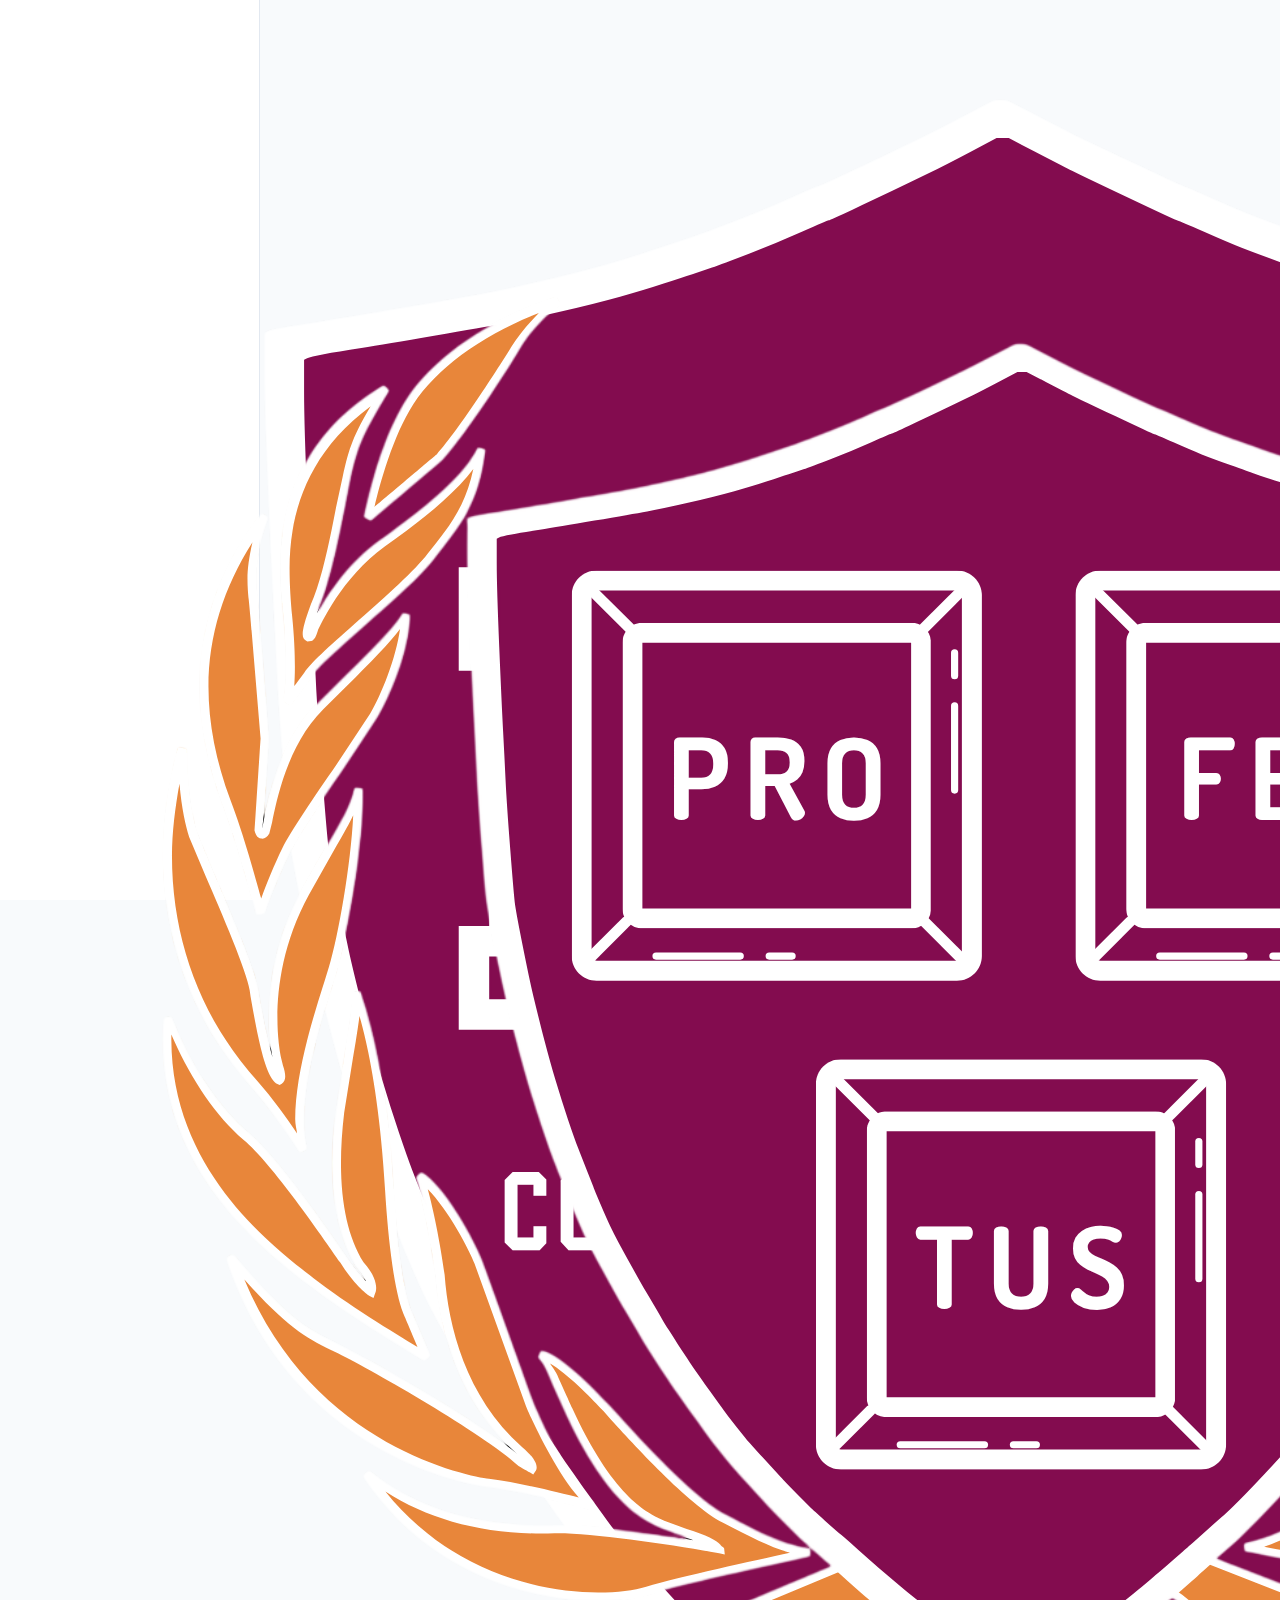
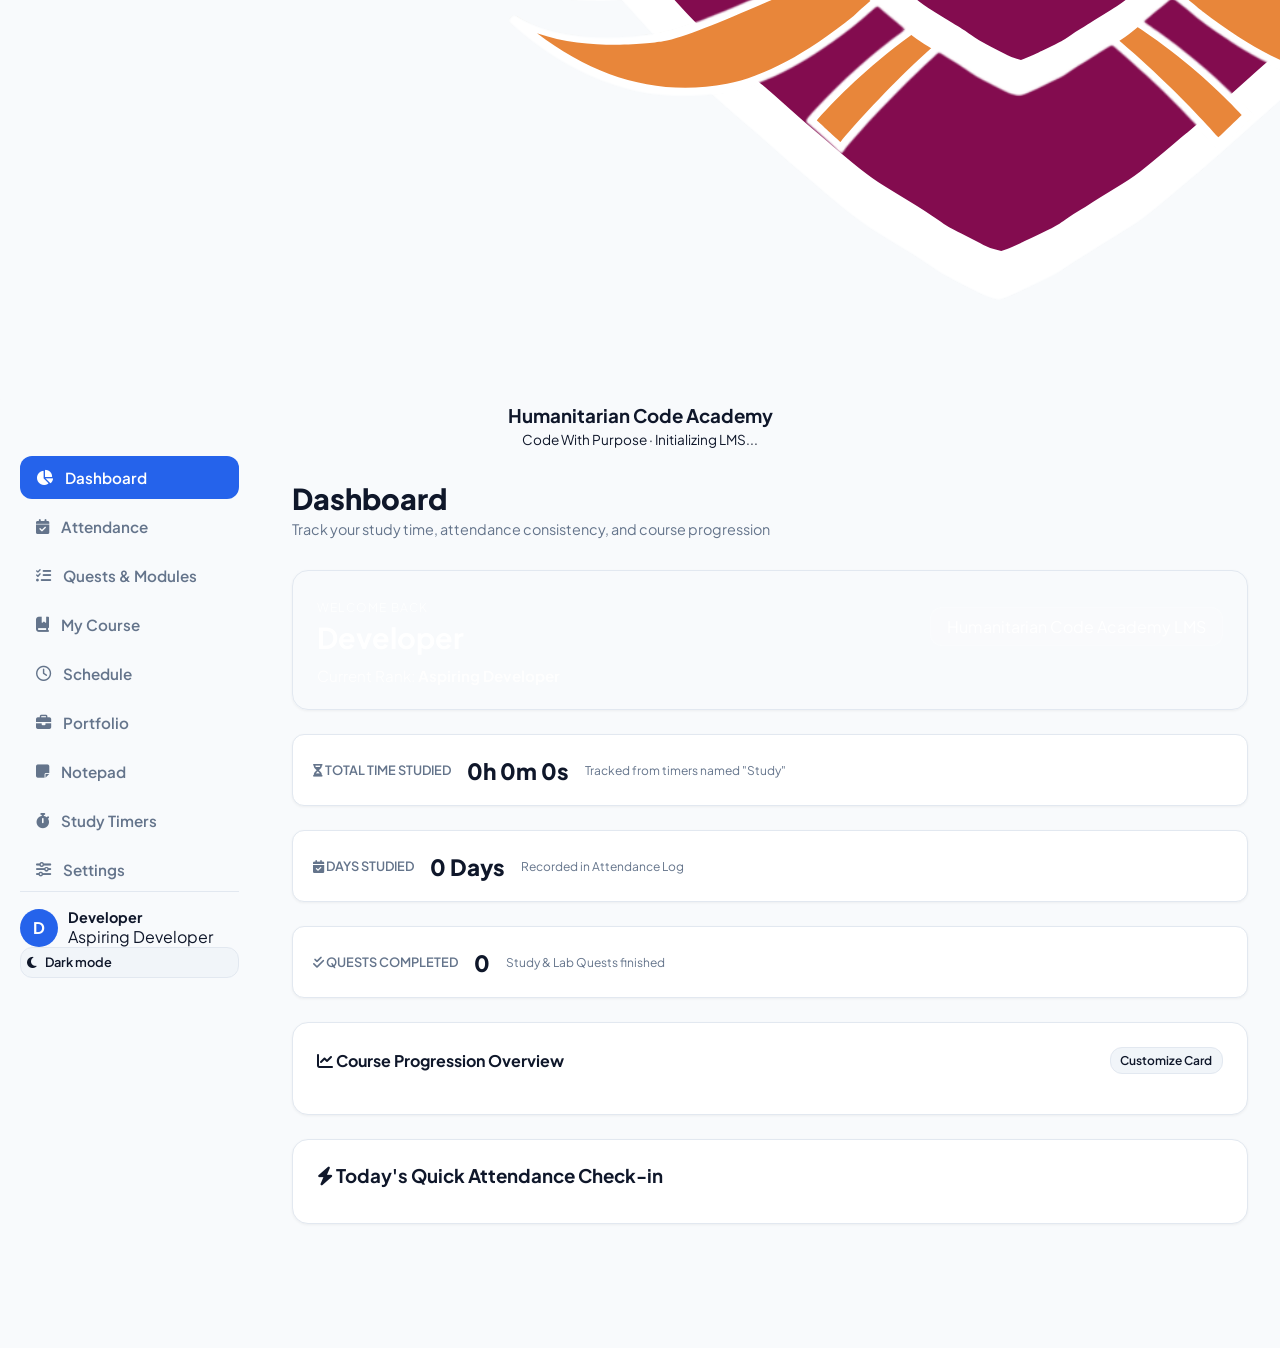
==== commit ac628fde: "Update print statement from 'Hello' to 'Goodbye'" ====
--- a/hcalms.html
+++ b/hcalms.html
@@ -1,15 +1,20 @@
 <!DOCTYPE html>
-<html lang="en" data-theme="system" data-font="plus-jakarta-sans" data-font-size="medium" data-app-size="100">
+<html lang="en" data-theme="light">
 
 <head>
   <meta charset="UTF-8">
   <meta name="viewport" content="width=device-width, initial-scale=1.0">
-  <title>Personal LMS & Study Hub</title>
-
-  <!-- Google Fonts CDN for all requested typography options -->
+  <title>LMS — Humanitarian Code Academy</title>
+
+  <!-- FAVICON LOGO -->
+  <link rel="icon" type="image/png" href="assets/images/hca-favicon.png">
+
+  <!-- Google Fonts -->
   <link rel="preconnect" href="https://fonts.googleapis.com">
   <link rel="preconnect" href="https://fonts.gstatic.com" crossorigin>
-  <link href="https://fonts.googleapis.com/css2?family=DM+Sans:ital,opsz,wght@0,9..40,100..1000;1,9..40,100..1000&family=JetBrains+Mono:ital,wght@0,100..800;1,100..800&family=Playfair+Display:ital,wght@0,400..900;1,400..900&family=Plus+Jakarta+Sans:ital,wght@0,200..800;1,200..800&family=Poppins:ital,wght@0,100;0,200;0,300;0,400;0,500;0,600;0,700;0,800;0,900;1,100;1,200;1,300;1,400;1,500;1,600;1,700;1,800;1,900&family=Space+Grotesk:wght@300..700&display=swap" rel="stylesheet">
+  <link
+    href="https://fonts.googleapis.com/css2?family=DM+Sans:ital,wght@0,400;0,500;0,700;1,400&family=Google+Sans+Flex:wght@400;500;600;700&family=JetBrains+Mono:wght@400;600&family=Playfair+Display:ital,wght@0,600;0,700;1,400&family=Plus+Jakarta+Sans:wght@400;500;600;700;800&family=Poppins:wght@400;500;600;700&family=Space+Grotesk:wght@500;600;700&display=swap"
+    rel="stylesheet">
 
   <!-- Font Awesome Icons -->
   <link rel="stylesheet" href="https://cdnjs.cloudflare.com/ajax/libs/font-awesome/6.5.1/css/all.min.css">
@@ -19,559 +24,473 @@
 
 <body>
 
+  <!-- LOAD SCREEN -->
+  <div id="loader">
+    <div class="loader-logo-placeholder">
+      <div class="loader-spinner"></div>
+      <img src="assets/images/hca-load-icon.png" class="load-icon" alt="HCA Loader">
+    </div>
+    <div style="text-align: center;">
+      <h3 class="brand-font" style="color:var(--ink)">Humanitarian Code Academy</h3>
+      <p style="font-size:0.85rem; color:var(--ink-dim); margin-top:0.25rem;">Code With Purpose · Initializing LMS...
+      </p>
+    </div>
+  </div>
+
   <div class="app-container">
 
-    <!-- SIDEBAR NAVIGATION -->
+    <!-- NAVIGATION SIDEBAR -->
     <nav class="sidebar">
-      <div class="brand-header">
-        <div class="logo-icon"><i class="fa-solid fa-graduation-cap"></i></div>
-        <div class="brand-text">
-          <div class="brand-title">Pro LMS</div>
-          <div class="brand-subtitle">Learning System</div>
-        </div>
+      <div>
+        <div class="brand-header">
+          <a href="#" style="text-decoration:none; color:inherit; display:flex; align-items:center; gap:0.75rem;">
+            <div class="website-logo-placeholder"><img src="assets/images/hca-badge-logo.png" alt="HCA Logo"></div>
+            <div>
+              <div class="brand-title brand-font">HCA LMS</div>
+              <div class="brand-subtitle">Code With Purpose</div>
+            </div>
+          </a>
+        </div>
+
+        <ul class="nav-list">
+          <li class="nav-item active" data-tab="dashboard">
+            <button title="Dashboard"><i class="fa-solid fa-chart-pie nav-icon"></i><span
+                class="nav-label">Dashboard</span></button>
+          </li>
+          <li class="nav-item" data-tab="attendance">
+            <button title="Attendance"><i class="fa-solid fa-calendar-check nav-icon"></i><span
+                class="nav-label">Attendance</span></button>
+          </li>
+          <li class="nav-item" data-tab="quests">
+            <button title="Quests & Modules"><i class="fa-solid fa-list-check nav-icon"></i><span
+                class="nav-label">Quests & Modules</span></button>
+          </li>
+          <li class="nav-item" data-tab="mycourse">
+            <button title="My Course"><i class="fa-solid fa-book-bookmark nav-icon"></i><span class="nav-label">My
+                Course</span></button>
+          </li>
+          <li class="nav-item" data-tab="schedule">
+            <button title="Schedule"><i class="fa-regular fa-clock nav-icon"></i><span
+                class="nav-label">Schedule</span></button>
+          </li>
+          <li class="nav-item" data-tab="portfolio">
+            <button title="Portfolio"><i class="fa-solid fa-briefcase nav-icon"></i><span
+                class="nav-label">Portfolio</span></button>
+          </li>
+          <li class="nav-item" data-tab="notepad">
+            <button title="Notepad"><i class="fa-solid fa-note-sticky nav-icon"></i><span
+                class="nav-label">Notepad</span></button>
+          </li>
+          <li class="nav-item" data-tab="timers">
+            <button title="Study Timers"><i class="fa-solid fa-stopwatch nav-icon"></i><span class="nav-label">Study
+                Timers</span></button>
+          </li>
+          <li class="nav-item" data-tab="settings">
+            <button title="Settings"><i class="fa-solid fa-sliders nav-icon"></i><span
+                class="nav-label">Settings</span></button>
+          </li>
+        </ul>
       </div>
-
-      <ul class="nav-list">
-        <li class="nav-item active" data-tab="dashboard">
-          <button><i class="fa-solid fa-chart-pie"></i><span>Dashboard</span></button>
-        </li>
-        <li class="nav-item" data-tab="attendance">
-          <button><i class="fa-solid fa-calendar-check"></i><span>Attendance</span></button>
-        </li>
-        <li class="nav-item" data-tab="quests">
-          <button><i class="fa-solid fa-list-check"></i><span>Quests & Modules</span></button>
-        </li>
-        <li class="nav-item" data-tab="portfolio">
-          <button><i class="fa-solid fa-user-astronaut"></i><span>Portfolio</span></button>
-        </li>
-        <li class="nav-item" data-tab="notepad">
-          <button><i class="fa-solid fa-note-sticky"></i><span>Rich Notepad</span></button>
-        </li>
-        <li class="nav-item" data-tab="timer">
-          <button><i class="fa-solid fa-stopwatch"></i><span>Study Timers</span></button>
-        </li>
-        <li class="nav-item" data-tab="course">
-          <button><i class="fa-solid fa-book-open"></i><span>My Course</span></button>
-        </li>
-        <li class="nav-item" data-tab="schedule">
-          <button><i class="fa-solid fa-clock"></i><span>Schedule</span></button>
-        </li>
-        <li class="nav-item" data-tab="settings">
-          <button><i class="fa-solid fa-gear"></i><span>Settings</span></button>
-        </li>
-      </ul>
 
       <div class="sidebar-footer">
         <div class="user-badge">
-          <div class="user-avatar" id="nav-user-initial">U</div>
+          <div class="user-avatar" id="sidebar-avatar-initial">D</div>
           <div class="user-info">
-            <div class="user-name" id="nav-user-name">Learner</div>
-            <div class="user-rank" id="nav-user-rank">Novice Scholar</div>
-          </div>
-        </div>
+            <div class="user-name" id="sidebar-user-name">Developer</div>
+            <div class="user-title" id="sidebar-user-title">Aspiring Developer</div>
+          </div>
+        </div>
+        <button class="btn-secondary" id="theme-toggle-btn" onclick="toggleQuickTheme()"
+          style="width:100%; font-size:0.8rem; padding:0.4rem;">
+          <span id="theme-icon"><i class="fa-solid fa-moon"></i></span> <span id="theme-text">Dark mode</span>
+        </button>
       </div>
     </nav>
 
-    <!-- MAIN CONTENT VIEW -->
+    <!-- MAIN CONTENT AREA -->
     <main class="main-content">
 
       <!-- TOP BAR -->
-      <header class="top-bar">
+      <div class="top-bar">
         <div class="page-title-group">
           <h1 id="page-heading">Dashboard</h1>
-          <p id="page-subheading">Track your study time, attendance consistency, and course progress</p>
-        </div>
-        <div class="top-actions">
-          <button class="btn-icon" id="quick-theme-btn" onclick="toggleQuickTheme()"><i class="fa-solid fa-moon"></i></button>
-        </div>
-      </header>
+          <p id="page-subheading">Track your study time, attendance consistency, and course progression</p>
+        </div>
+      </div>
 
       <!-- TAB 1: DASHBOARD -->
       <section id="tab-dashboard" class="tab-pane active">
-        <!-- STATS METRICS GRID -->
-        <div class="grid-stats">
-          <div class="stat-card">
-            <div class="stat-icon" style="background: rgba(37, 99, 235, 0.15); color: #2563EB;">
-              <i class="fa-solid fa-hourglass-half"></i>
-            </div>
-            <div>
-              <span class="stat-label">Total Time Studied</span>
-              <div class="stat-value" id="dash-total-study-time">00h 00m</div>
-              <small class="stat-subtext">Aggregated from "Study" timers</small>
-            </div>
-          </div>
-
-          <div class="stat-card">
-            <div class="stat-icon" style="background: rgba(16, 185, 129, 0.15); color: #10B981;">
-              <i class="fa-solid fa-calendar-day"></i>
-            </div>
-            <div>
-              <span class="stat-label">Days Studied</span>
-              <div class="stat-value" id="dash-days-studied">0 Days</div>
-              <small class="stat-subtext">Logged in Attendance</small>
-            </div>
-          </div>
-
-          <div class="stat-card">
-            <div class="stat-icon" style="background: rgba(139, 92, 246, 0.15); color: #8B5CF6;">
-              <i class="fa-solid fa-check-double"></i>
-            </div>
-            <div>
-              <span class="stat-label">Completed Quests</span>
-              <div class="stat-value" id="dash-quests-completed">0 / 0</div>
-              <small class="stat-subtext" id="dash-quests-pct">0% complete</small>
-            </div>
-          </div>
-
-          <div class="stat-card">
-            <div class="stat-icon" style="background: rgba(245, 158, 11, 0.15); color: #F59E0B;">
-              <i class="fa-solid fa-award"></i>
-            </div>
-            <div>
-              <span class="stat-label">Current Rank</span>
-              <div class="stat-value" id="dash-user-rank-display" style="font-size: 1.1rem;">Novice Scholar</div>
-              <small class="stat-subtext" id="dash-next-rank">Next title in 5 quests</small>
-            </div>
+        <div class="card" style="background: linear-gradient(135deg, var(--plum-deep), var(--plum)); color: #FFF;">
+          <div style="display:flex; justify-content:space-between; align-items:center; flex-wrap:wrap; gap:0.5rem;">
+            <div>
+              <span style="font-size:0.75rem; text-transform:uppercase; letter-spacing:0.1em; opacity:0.8;">Welcome Back</span>
+              <h2 class="brand-font" id="dash-user-name" style="font-size:1.8rem; margin:0.2rem 0;">Developer</h2>
+            </div>
+            <div style="background:rgba(255,255,255,0.15); padding:0.5rem 1rem; border-radius:12px; border:1px solid rgba(255,255,255,0.2);" class="brand-font">
+              Humanitarian Code Academy LMS
+            </div>
+          </div>
+          <p style="font-size:0.95rem; opacity:0.9; margin-top:0.5rem;">Current Rank: <strong id="dash-user-title" style="color:var(--gold);">Aspiring Developer</strong></p>
+        </div>
+
+        <div class="grid-3">
+          <div class="card stat-card">
+            <span class="stat-label"><i class="fa-solid fa-hourglass-half" style="color:var(--gold);"></i> Total Time Studied</span>
+            <div class="stat-value" id="dash-total-study-time">0h 0m 0s</div>
+            <span class="stat-subtext">Tracked from timers named "Study"</span>
+          </div>
+
+          <div class="card stat-card">
+            <span class="stat-label"><i class="fa-solid fa-calendar-check" style="color:var(--sage);"></i> Days Studied</span>
+            <div class="stat-value" id="dash-days-studied">0 Days</div>
+            <span class="stat-subtext">Recorded in Attendance Log</span>
+          </div>
+
+          <div class="card stat-card">
+            <span class="stat-label"><i class="fa-solid fa-check-double" style="color:var(--plum);"></i> Quests Completed</span>
+            <div class="stat-value" id="dash-quests-completed">0</div>
+            <span class="stat-subtext">Study & Lab Quests finished</span>
           </div>
         </div>
 
         <!-- CUSTOMIZABLE PROGRESS CARD -->
-        <div class="card progress-card" id="dash-custom-progress-card">
-          <div class="card-header">
-            <div>
-              <span class="card-tag" id="progress-card-tag">CUSTOM PROGRESS CARD</span>
-              <h2 id="progress-card-title">Semester Mastery Goal</h2>
-            </div>
-            <button class="btn-secondary" onclick="switchTab('settings')"><i class="fa-solid fa-pen"></i> Customize Card</button>
-          </div>
-
-          <div class="progress-card-body">
-            <div class="progress-info-group">
-              <div class="progress-metric">
-                <span class="metric-val" id="progress-card-val">0%</span>
-                <span class="metric-lbl" id="progress-card-subtitle">Overall Academic Progress</span>
-              </div>
-              <p class="progress-motto" id="progress-card-motto">"Consistency over intensity. Keep pushing forward!"</p>
-            </div>
-            <div class="progress-bar-container">
-              <div class="progress-bar-fill" id="progress-card-bar" style="width: 0%;"></div>
-            </div>
-          </div>
-        </div>
-
-        <div class="grid-2">
-          <!-- QUICK ACTIVE QUESTS OVERVIEW -->
-          <div class="card">
-            <div class="card-header">
-              <h3>Active Quests Overview</h3>
-              <button class="btn-text" onclick="switchTab('quests')">View All</button>
-            </div>
-            <div id="dash-recent-quests-list" class="quest-mini-list"></div>
-          </div>
-
-          <!-- TODAY'S SCHEDULE -->
-          <div class="card">
-            <div class="card-header">
-              <h3>Today's Schedule</h3>
-              <button class="btn-text" onclick="switchTab('schedule')">Manage</button>
-            </div>
-            <div id="dash-today-schedule-list" class="schedule-mini-list"></div>
-          </div>
+        <div class="card" id="dash-progress-card-container">
+          <div style="display:flex; justify-content:space-between; align-items:center; margin-bottom:1rem;">
+            <h4 id="progress-card-title"><i class="fa-solid fa-chart-line"></i> Course Progression Overview</h4>
+            <button class="btn-secondary" onclick="switchTab('settings')" style="font-size:0.75rem; padding:0.3rem 0.6rem;">Customize Card</button>
+          </div>
+          <div id="progress-card-body"></div>
+        </div>
+
+        <div class="card">
+          <h3><i class="fa-solid fa-bolt" style="color:var(--gold);"></i> Today's Quick Attendance Check-in</h3>
+          <div id="dash-attendance-quick-widget" style="margin-top:0.75rem;"></div>
         </div>
       </section>
 
       <!-- TAB 2: ATTENDANCE -->
       <section id="tab-attendance" class="tab-pane">
         <div class="card">
-          <div class="card-header">
-            <div>
-              <h2>Study Attendance Calendar</h2>
-              <p style="color: var(--text-dim); font-size: 0.85rem; margin-top: 4px;">
-                Mark or unmark whether you studied on any day (today or past dates).
-              </p>
-            </div>
-            <div class="calendar-controls">
-              <button class="btn-secondary" onclick="changeCalendarMonth(-1)"><i class="fa-solid fa-chevron-left"></i></button>
-              <span id="calendar-month-year" style="font-weight: 700; min-width: 140px; text-align: center;">Month Year</span>
-              <button class="btn-secondary" onclick="changeCalendarMonth(1)"><i class="fa-solid fa-chevron-right"></i></button>
-              <button class="btn-primary" onclick="markTodayAttendance()"><i class="fa-solid fa-check"></i> Mark Today Studied</button>
-            </div>
-          </div>
-
-          <!-- CALENDAR GRID -->
-          <div class="calendar-wrapper">
-            <div class="calendar-weekdays">
-              <div>Sun</div><div>Mon</div><div>Tue</div><div>Wed</div><div>Thu</div><div>Fri</div><div>Sat</div>
-            </div>
-            <div class="calendar-days-grid" id="calendar-days-grid"></div>
-          </div>
-
-          <!-- MANUAL PAST DATE OVERRIDE -->
-          <div style="margin-top: 1.5rem; padding-top: 1rem; border-top: 1px solid var(--border-color);" class="form-inline">
-            <label style="font-weight: 600;">Log/Edit Specific Date:</label>
-            <input type="date" id="attendance-picker-date" class="form-input" style="width: auto;">
-            <button class="btn-primary" onclick="toggleSelectedDateAttendance(true)"><i class="fa-solid fa-check"></i> Mark Studied</button>
-            <button class="btn-secondary" onclick="toggleSelectedDateAttendance(false)"><i class="fa-solid fa-xmark"></i> Mark Not Studied</button>
+          <div style="display:flex; justify-content:space-between; align-items:center; flex-wrap:wrap; gap:1rem; margin-bottom:1rem;">
+            <div>
+              <h2 class="brand-font">Attendance Log</h2>
+              <p style="font-size:0.85rem; color:var(--ink-dim);">Mark or unmark any day you studied. You can freely edit past days if you forgot to mark them!</p>
+            </div>
+            <div style="display:flex; gap:0.5rem; align-items:center;">
+              <button class="btn-secondary" onclick="changeAttendanceMonth(-1)"><i class="fa-solid fa-chevron-left"></i></button>
+              <span id="attendance-month-year" class="brand-font" style="font-weight:700; min-width:140px; text-align:center;"></span>
+              <button class="btn-secondary" onclick="changeAttendanceMonth(1)"><i class="fa-solid fa-chevron-right"></i></button>
+            </div>
+          </div>
+
+          <div class="attendance-grid-header">
+            <div>Sun</div><div>Mon</div><div>Tue</div><div>Wed</div><div>Thu</div><div>Fri</div><div>Sat</div>
+          </div>
+          <div class="attendance-calendar-grid" id="attendance-calendar-grid"></div>
+
+          <div style="display:flex; gap:1.5rem; margin-top:1.5rem; font-size:0.85rem; justify-content:center;">
+            <div style="display:flex; align-items:center; gap:0.4rem;">
+              <span style="width:12px; height:12px; border-radius:50%; background:var(--sage); display:inline-block;"></span> Studied (Present)
+            </div>
+            <div style="display:flex; align-items:center; gap:0.4rem;">
+              <span style="width:12px; height:12px; border-radius:50%; background:var(--rust); display:inline-block;"></span> Not Studied (Absent)
+            </div>
+            <div style="display:flex; align-items:center; gap:0.4rem;">
+              <span style="width:12px; height:12px; border-radius:50%; background:var(--surface2); border:1px solid var(--line); display:inline-block;"></span> Unmarked
+            </div>
           </div>
         </div>
       </section>
 
       <!-- TAB 3: QUESTS & MODULES -->
       <section id="tab-quests" class="tab-pane">
-        <!-- MODULE CONFIGURATOR MODAL/PANEL TRIGGER -->
-        <div class="card" style="margin-bottom: 1.5rem; background: var(--bg-card-accent);">
-          <div class="card-header">
-            <div>
-              <h2>Study Modules Configuration</h2>
-              <p style="color: var(--text-dim); font-size: 0.85rem;">Customize how many semesters, weeks per semester, and topics you study.</p>
-            </div>
-            <button class="btn-primary" onclick="openModuleConfigModal()"><i class="fa-solid fa-sliders"></i> Configure Semesters & Weeks</button>
-          </div>
-          <div id="module-structure-summary" style="font-size: 0.9rem; font-weight: 600; color: var(--text-primary);"></div>
-        </div>
-
-        <!-- WEEKLY QUESTS MANAGEMENT -->
-        <div class="card">
-          <div class="card-header">
-            <div>
-              <h2>Weekly Quests (CRUD)</h2>
-              <p style="color: var(--text-dim); font-size: 0.85rem;">Add your custom study quests, labs, and projects.</p>
-            </div>
-            <button class="btn-primary" onclick="openAddQuestModal()"><i class="fa-solid fa-plus"></i> Add Quest</button>
-          </div>
-
-          <!-- SEMESTER & WEEK FILTER SELECTORS -->
-          <div class="filter-bar">
-            <div class="form-group-inline">
-              <label>Semester:</label>
-              <select id="quest-sem-filter" class="form-input" onchange="renderQuestsTab()"></select>
-            </div>
-            <div class="form-group-inline">
-              <label>Week:</label>
-              <select id="quest-week-filter" class="form-input" onchange="renderQuestsTab()"></select>
-            </div>
-          </div>
-
-          <div id="quest-items-list" class="quest-full-list"></div>
-        </div>
-      </section>
-
-      <!-- TAB 4: PORTFOLIO -->
+        <div class="card">
+          <div style="display:flex; justify-content:space-between; align-items:center; flex-wrap:wrap; gap:1rem; margin-bottom:1rem;">
+            <div>
+              <h2 class="brand-font">Study Modules & Weekly Quests</h2>
+              <p style="font-size:0.85rem; color:var(--ink-dim);">Customize your semesters, weeks, and quest items with full CRUD controls.</p>
+            </div>
+            <div style="display:flex; gap:0.5rem;">
+              <button class="btn-primary" onclick="openAddSemesterModal()"><i class="fa-solid fa-plus"></i> Add Semester</button>
+            </div>
+          </div>
+
+          <div id="semester-tabs-bar" class="sem-switcher-buttons-container" style="margin-bottom:1rem;"></div>
+
+          <div id="semester-detail-header" class="card" style="background:var(--surface2); margin-bottom:1rem;"></div>
+
+          <div style="display:flex; justify-content:space-between; align-items:center; margin-bottom:0.75rem;">
+            <h3 class="brand-font">Weeks in Selected Semester</h3>
+            <button class="btn-secondary" onclick="openAddWeekModal()"><i class="fa-solid fa-plus"></i> Add Week</button>
+          </div>
+
+          <div id="weeks-accordion-container"></div>
+        </div>
+      </section>
+
+      <!-- TAB 4: MY COURSE -->
+      <section id="tab-mycourse" class="tab-pane">
+        <div class="card">
+          <div style="display:flex; justify-content:space-between; align-items:center; flex-wrap:wrap; gap:1rem; margin-bottom:1rem;">
+            <div>
+              <h2 class="brand-font">Course Learning Materials</h2>
+              <p style="font-size:0.85rem; color:var(--ink-dim);">Manage books, links, dynamic learning materials, and track chapter progress.</p>
+            </div>
+            <button class="btn-primary" onclick="openAddMaterialModal()"><i class="fa-solid fa-plus"></i> Add Material</button>
+          </div>
+
+          <div style="margin-bottom:1rem; display:flex; align-items:center; gap:0.5rem;">
+            <label style="font-weight:600; font-size:0.9rem;">Select Semester:</label>
+            <select id="course-semester-select" onchange="renderMyCourse()" style="padding:0.4rem 0.8rem; border-radius:8px; border:1px solid var(--line); background:var(--surface); color:var(--ink);"></select>
+          </div>
+
+          <div id="course-materials-grid" class="grid-2"></div>
+        </div>
+      </section>
+
+      <!-- TAB 5: SCHEDULE -->
+      <section id="tab-schedule" class="tab-pane">
+        <div class="card">
+          <div style="display:flex; justify-content:space-between; align-items:center; flex-wrap:wrap; gap:1rem; margin-bottom:1rem;">
+            <div>
+              <h2 class="brand-font">Schedule Manager</h2>
+              <p style="font-size:0.85rem; color:var(--ink-dim);">Configure your custom daily routine and weekly timetable.</p>
+            </div>
+            <button class="btn-primary" onclick="openAddScheduleModal()"><i class="fa-solid fa-plus"></i> Add Schedule Entry</button>
+          </div>
+
+          <div class="schedule-tabs">
+            <button class="schedule-tab-btn active" id="sched-btn-daily" onclick="toggleScheduleTab('daily')">Daily Routine</button>
+            <button class="schedule-tab-btn" id="sched-btn-weekly" onclick="toggleScheduleTab('weekly')">Weekly Schedule</button>
+          </div>
+
+          <div id="schedule-list-container" class="timeline"></div>
+        </div>
+      </section>
+
+      <!-- TAB 6: PORTFOLIO -->
       <section id="tab-portfolio" class="tab-pane">
-        <!-- USER RANK & PROFILE HEADER -->
-        <div class="card" style="background: linear-gradient(135deg, var(--bg-card), var(--bg-card-accent));">
-          <div class="portfolio-profile-header">
-            <div class="user-avatar-large" id="portfolio-avatar-initial">U</div>
-            <div style="flex: 1;">
-              <div style="display: flex; align-items: center; gap: 10px; flex-wrap: wrap;">
-                <h2 id="portfolio-user-name" style="margin: 0;">Learner Name</h2>
-                <span class="rank-badge" id="portfolio-user-rank">Novice Scholar</span>
-              </div>
-              <p style="color: var(--text-dim); font-size: 0.9rem; margin-top: 4px;" id="portfolio-rank-desc">Title updates automatically as you complete study quests and rank up.</p>
-            </div>
-            <button class="btn-secondary" onclick="openSocialProfilesModal()"><i class="fa-solid fa-link"></i> Social Profiles</button>
-          </div>
-
-          <!-- SOCIAL PROFILES LINKS CONTAINER -->
-          <div class="social-links-bar" id="portfolio-social-links"></div>
+        <div class="card" style="background: linear-gradient(135deg, var(--plum), var(--plum-deep)); color: #fff;">
+          <div style="display:flex; justify-content:space-between; align-items:center; flex-wrap:wrap; gap:1rem;">
+            <div>
+              <span style="font-size:0.75rem; text-transform:uppercase; letter-spacing:0.1em; opacity:0.8;">Rank & Achievement Title</span>
+              <h2 class="brand-font" id="portfolio-title-display" style="font-size:1.6rem; color:var(--gold); margin-top:0.2rem;">Aspiring Developer</h2>
+            </div>
+            <button class="btn-secondary" onclick="openSocialProfilesModal()"><i class="fa-solid fa-share-nodes"></i> Manage Social Profiles</button>
+          </div>
+          <div id="portfolio-socials-bar" style="display:flex; gap:0.75rem; margin-top:1rem; flex-wrap:wrap;"></div>
+        </div>
+
+        <div class="card">
+          <h3><i class="fa-solid fa-graduation-cap" style="color:var(--plum);"></i> Skills Acquired (From Completed Quests)</h3>
+          <div id="portfolio-skills-container" class="badges-flex-list" style="margin-top:0.75rem;"></div>
         </div>
 
         <div class="grid-2">
-          <!-- SKILLS SECTION -->
           <div class="card">
-            <div class="card-header">
-              <h3><i class="fa-solid fa-brain" style="color: var(--accent-color);"></i> Acquired Skills</h3>
-              <small style="color: var(--text-dim);">From completed Study quests</small>
-            </div>
-            <div class="skills-tags-container" id="portfolio-skills-container"></div>
-          </div>
-
-          <!-- CODE LABS SECTION -->
+            <div style="display:flex; justify-content:space-between; align-items:center; margin-bottom:0.75rem;">
+              <h4><i class="fa-solid fa-code" style="color:var(--sage);"></i> Code Labs Submissions</h4>
+              <button class="btn-secondary" onclick="openAddSubmissionModal('codelab')" style="font-size:0.75rem; padding:0.3rem 0.6rem;">Submit Lab Link</button>
+            </div>
+            <div id="portfolio-codelabs-list"></div>
+          </div>
+
           <div class="card">
-            <div class="card-header">
-              <h3><i class="fa-solid fa-flask" style="color: #10B981;"></i> Submitted Code Labs</h3>
-            </div>
-            <div id="portfolio-labs-container" class="portfolio-item-list"></div>
-          </div>
-        </div>
-
-        <!-- PROJECTS SECTION -->
-        <div class="card" style="margin-top: 1.5rem;">
-          <div class="card-header">
-            <h3><i class="fa-solid fa-diagram-project" style="color: #F59E0B;"></i> Portfolio Projects</h3>
-          </div>
-          <div id="portfolio-projects-container" class="portfolio-item-list"></div>
-        </div>
-      </section>
-
-      <!-- TAB 5: NOTEPAD -->
+            <div style="display:flex; justify-content:space-between; align-items:center; margin-bottom:0.75rem;">
+              <h4><i class="fa-solid fa-diagram-project" style="color:var(--gold);"></i> Projects Submissions</h4>
+              <button class="btn-secondary" onclick="openAddSubmissionModal('project')" style="font-size:0.75rem; padding:0.3rem 0.6rem;">Submit Project Link</button>
+            </div>
+            <div id="portfolio-projects-list"></div>
+          </div>
+        </div>
+      </section>
+
+      <!-- TAB 7: NOTEPAD -->
       <section id="tab-notepad" class="tab-pane">
         <div class="notepad-layout">
-          <!-- SIDEBAR NOTES LIST -->
+          <!-- NOTES SIDEBAR LIST -->
           <div class="notepad-sidebar card">
-            <div class="card-header" style="padding: 0 0 10px 0;">
-              <h3>My Notes</h3>
-              <button class="btn-primary btn-sm" onclick="createNewNote()"><i class="fa-solid fa-plus"></i> New</button>
-            </div>
-            <input type="text" id="note-search-input" placeholder="Search notes or tags..." class="form-input" style="margin-bottom: 10px;" oninput="renderNotesList()">
+            <div style="display:flex; justify-content:space-between; align-items:center; margin-bottom:0.75rem;">
+              <h4 class="brand-font">My Notes</h4>
+              <button class="btn-primary" onclick="createNewNote()" style="padding:0.3rem 0.6rem; font-size:0.8rem;"><i class="fa-solid fa-plus"></i> New Note</button>
+            </div>
+            <input type="text" id="note-search-input" placeholder="Search notes or tags..." oninput="renderNotesList()" style="width:100%; padding:0.4rem 0.6rem; border-radius:6px; border:1px solid var(--line); font-size:0.85rem; margin-bottom:0.75rem; background:var(--surface); color:var(--ink);">
             <div id="notes-list-container" class="notes-list"></div>
           </div>
 
-          <!-- NOTE EDITOR -->
-          <div class="notepad-editor-container card">
+          <!-- EDITOR WORKSPACE -->
+          <div class="notepad-workspace card">
             <div class="note-meta-bar">
-              <input type="text" id="note-title-input" placeholder="Note Title..." class="note-title-field" onchange="saveCurrentNote()">
-              <div class="note-actions">
-                <label class="publish-toggle-label">
-                  <input type="checkbox" id="note-published-toggle" onchange="saveCurrentNote()">
-                  <span>Published</span>
-                </label>
-                <button class="btn-danger btn-sm" onclick="deleteCurrentNote()"><i class="fa-solid fa-trash"></i></button>
-              </div>
-            </div>
-
-            <div class="note-tags-bar">
-              <i class="fa-solid fa-tags" style="color: var(--text-dim);"></i>
-              <input type="text" id="note-tags-input" placeholder="Add tags separated by commas (e.g. math, react, summary)..." class="form-input" onchange="saveCurrentNote()">
+              <input type="text" id="note-title-input" placeholder="Note Title..." onchange="saveCurrentNoteMeta()">
+              <input type="text" id="note-tags-input" placeholder="Tags (comma separated e.g. python, html)..." onchange="saveCurrentNoteMeta()">
+              <label class="publish-toggle-label">
+                <input type="checkbox" id="note-publish-checkbox" onchange="saveCurrentNoteMeta()"> Published
+              </label>
+              <button class="btn-secondary" onclick="deleteCurrentNote()" style="color:var(--rust); border-color:var(--rust);"><i class="fa-solid fa-trash"></i></button>
             </div>
 
             <!-- STICKY FORMATTING TOOLBAR -->
-            <div class="notepad-sticky-toolbar">
-              <!-- STYLING DROPDOWN -->
-              <select id="editor-style-select" onchange="formatDoc('formatBlock', this.value); this.selectedIndex=0;" class="tb-select">
-                <option value="" selected disabled>Style</option>
+            <div class="notepad-toolbar" id="notepad-toolbar">
+              <!-- Formatting style dropdown -->
+              <select onchange="applyNoteFormat('formatBlock', this.value); this.selectedIndex=0;" title="Block Style">
+                <option value="" disabled selected>Style</option>
                 <option value="H1">Title (H1)</option>
                 <option value="H2">Heading 1 (H2)</option>
                 <option value="H3">Heading 2 (H3)</option>
+                <option value="H4">Heading 3 (H4)</option>
                 <option value="P">Paragraph</option>
-                <option value="PRE">Code Text</option>
-              </select>
-
-              <!-- FONT FAMILY DROPDOWN -->
-              <select onchange="formatDoc('fontName', this.value)" class="tb-select">
-                <option value="Plus Jakarta Sans">Jakarta</option>
+                <option value="PRE">Code Block</option>
+              </select>
+
+              <select onchange="applyNoteFontFamily(this.value);" title="Font Family">
+                <option value="Plus Jakarta Sans">Plus Jakarta Sans</option>
                 <option value="Poppins">Poppins</option>
                 <option value="DM Sans">DM Sans</option>
-                <option value="JetBrains Mono">Mono</option>
-                <option value="Times New Roman">Times</option>
-                <option value="Playfair Display">Playfair</option>
-                <option value="Space Grotesk">Space</option>
-              </select>
-
-              <!-- FONT SIZE -->
-              <select onchange="formatDoc('fontSize', this.value)" class="tb-select">
-                <option value="2">Small</option>
-                <option value="3" selected>Normal</option>
-                <option value="5">Large</option>
-                <option value="7">Huge</option>
-              </select>
-
-              <div class="tb-divider"></div>
-
-              <!-- BASIC FORMATS -->
-              <button class="tb-btn" onclick="formatDoc('bold')" title="Bold"><i class="fa-solid fa-bold"></i></button>
-              <button class="tb-btn" onclick="formatDoc('italic')" title="Italic"><i class="fa-solid fa-italic"></i></button>
-              <button class="tb-btn" onclick="formatDoc('underline')" title="Underline"><i class="fa-solid fa-underline"></i></button>
-              <button class="tb-btn" onclick="formatDoc('strikeThrough')" title="Strikethrough"><i class="fa-solid fa-strikethrough"></i></button>
-              <button class="tb-btn" onclick="formatDoc('subscript')" title="Subscript"><i class="fa-solid fa-subscript"></i></button>
-              <button class="tb-btn" onclick="formatDoc('superscript')" title="Superscript"><i class="fa-solid fa-superscript"></i></button>
-
-              <div class="tb-divider"></div>
-
-              <!-- LISTS & CHECKLIST -->
-              <button class="tb-btn" onclick="formatDoc('insertUnorderedList')" title="Bullet List"><i class="fa-solid fa-list-ul"></i></button>
-              <button class="tb-btn" onclick="formatDoc('insertOrderedList')" title="Numbered List"><i class="fa-solid fa-list-ol"></i></button>
-              <button class="tb-btn" onclick="insertChecklist()" title="Insert Interactive Checklist"><i class="fa-regular fa-square-check"></i> Checklist</button>
-
-              <div class="tb-divider"></div>
-
-              <!-- ALIGNMENT -->
-              <button class="tb-btn" onclick="formatDoc('justifyLeft')" title="Align Left"><i class="fa-solid fa-align-left"></i></button>
-              <button class="tb-btn" onclick="formatDoc('justifyCenter')" title="Align Center"><i class="fa-solid fa-align-center"></i></button>
-              <button class="tb-btn" onclick="formatDoc('justifyRight')" title="Align Right"><i class="fa-solid fa-align-right"></i></button>
-              <button class="tb-btn" onclick="formatDoc('justifyFull')" title="Justify"><i class="fa-solid fa-align-justify"></i></button>
-
-              <div class="tb-divider"></div>
-
-              <!-- CUSTOM FORMATS & INSERTIONS -->
-              <button class="tb-btn" onclick="insertKbd()" title="Kbd Shortcut Text"><kbd>Ctrl</kbd></button>
-              <button class="tb-btn" onclick="insertImagePrompt()" title="Insert Picture"><i class="fa-solid fa-image"></i></button>
-              <button class="tb-btn" onclick="insertLinkPrompt()" title="Add External Link"><i class="fa-solid fa-link"></i></button>
-              <button class="tb-btn" onclick="insertNoteLinkPrompt()" title="Link Other Note"><i class="fa-solid fa-note-sticky"></i> Note Link</button>
-
-              <div class="tb-divider"></div>
-
-              <!-- TYPOGRAPHY SPACING CUSTOMIZATION -->
-              <button class="tb-btn" onclick="openSpacingControlsModal()" title="Line & Word Spacing"><i class="fa-solid fa-text-height"></i> Spacing</button>
-            </div>
-
-            <!-- EDITABLE CANVAS -->
-            <div id="note-editor-canvas" class="note-editor-canvas" contenteditable="true" oninput="saveCurrentNote()"></div>
-          </div>
-        </div>
-      </section>
-
-      <!-- TAB 6: STUDY TIMERS -->
-      <section id="tab-timer" class="tab-pane">
-        <div class="card">
-          <div class="card-header">
-            <div>
-              <h2>Study Timers Manager</h2>
-              <p style="color: var(--text-dim); font-size: 0.85rem;">
-                Create, stack, duplicate, and drag-drop timers. Timers with "Study" in their name automatically sync total time studied to your Dashboard!
-              </p>
-            </div>
-            <button class="btn-primary" onclick="openAddTimerModal()"><i class="fa-solid fa-plus"></i> Create New Timer</button>
-          </div>
-
-          <!-- TIMER CARDS CONTAINER (DRAG AND DROP) -->
+                <option value="JetBrains Mono">JetBrains Mono</option>
+                <option value="Playfair Display">Playfair Display</option>
+                <option value="Space Grotesk">Space Grotesk</option>
+                <option value="Times New Roman">Times New Roman</option>
+              </select>
+
+              <select onchange="applyNoteFontSize(this.value);" title="Font Size">
+                <option value="12px">12px</option>
+                <option value="14px">14px</option>
+                <option value="16px" selected>16px</option>
+                <option value="18px">18px</option>
+                <option value="22px">22px</option>
+                <option value="26px">26px</option>
+              </select>
+
+              <button onclick="applyNoteFormat('bold')" title="Bold"><i class="fa-solid fa-bold"></i></button>
+              <button onclick="applyNoteFormat('italic')" title="Italic"><i class="fa-solid fa-italic"></i></button>
+              <button onclick="applyNoteFormat('underline')" title="Underline"><i class="fa-solid fa-underline"></i></button>
+              <button onclick="applyNoteFormat('strikeThrough')" title="Strikethrough"><i class="fa-solid fa-strikethrough"></i></button>
+
+              <button onclick="applyNoteFormat('subscript')" title="Subscript"><i class="fa-solid fa-subscript"></i></button>
+              <button onclick="applyNoteFormat('superscript')" title="Superscript"><i class="fa-solid fa-superscript"></i></button>
+
+              <button onclick="applyNoteFormat('justifyLeft')" title="Align Left"><i class="fa-solid fa-align-left"></i></button>
+              <button onclick="applyNoteFormat('justifyCenter')" title="Align Center"><i class="fa-solid fa-align-center"></i></button>
+              <button onclick="applyNoteFormat('justifyRight')" title="Align Right"><i class="fa-solid fa-align-right"></i></button>
+              <button onclick="applyNoteFormat('justifyFull')" title="Justify"><i class="fa-solid fa-align-justify"></i></button>
+
+              <button onclick="applyNoteFormat('insertUnorderedList')" title="Bullet List"><i class="fa-solid fa-list-ul"></i></button>
+              <button onclick="applyNoteFormat('insertOrderedList')" title="Numbered List"><i class="fa-solid fa-list-ol"></i></button>
+              <button onclick="insertNoteChecklist()" title="Checklist"><i class="fa-solid fa-square-check"></i></button>
+
+              <select onchange="applyNoteLineHeight(this.value);" title="Line Height">
+                <option value="1.2">Line Height: 1.2</option>
+                <option value="1.5" selected>Line Height: 1.5</option>
+                <option value="1.8">Line Height: 1.8</option>
+                <option value="2.0">Line Height: 2.0</option>
+              </select>
+
+              <select onchange="applyNoteLetterSpacing(this.value);" title="Letter Spacing">
+                <option value="normal">Spacing: Normal</option>
+                <option value="1px">Spacing: 1px</option>
+                <option value="2px">Spacing: 2px</option>
+              </select>
+
+              <button onclick="insertNoteKbd()" title="KBD Shortcut Text"><i class="fa-solid fa-keyboard"></i></button>
+              <button onclick="insertNoteImagePrompt()" title="Insert Picture"><i class="fa-solid fa-image"></i></button>
+              <button onclick="insertNoteExternalLinkPrompt()" title="Add External Link"><i class="fa-solid fa-link"></i></button>
+              <button onclick="insertInternalNoteLinkPrompt()" title="Link Other Note"><i class="fa-solid fa-note-sticky"></i></button>
+            </div>
+
+            <div id="note-editor-content" contenteditable="true" oninput="autoSaveCurrentNoteContent()" placeholder="Start typing your study notes here..."></div>
+          </div>
+        </div>
+      </section>
+
+      <!-- TAB 8: STUDY TIMERS -->
+      <section id="tab-timers" class="tab-pane">
+        <div class="card">
+          <div style="display:flex; justify-content:space-between; align-items:center; flex-wrap:wrap; gap:1rem; margin-bottom:1rem;">
+            <div>
+              <h2 class="brand-font">Study Timers Stack</h2>
+              <p style="font-size:0.85rem; color:var(--ink-dim);">Create, stack, duplicate, reorder, and run multiple study timers. Timers named "Study" accumulate into your total studied time on the Dashboard!</p>
+            </div>
+            <button class="btn-primary" onclick="openAddTimerModal()"><i class="fa-solid fa-plus"></i> Add Timer</button>
+          </div>
+
           <div id="timers-stack-container" class="timers-stack-grid"></div>
-        </div>
-      </section>
-
-      <!-- TAB 7: MY COURSE -->
-      <section id="tab-course" class="tab-pane">
-        <div class="card">
-          <div class="card-header">
-            <div>
-              <h2>Course Learning Materials</h2>
-              <p style="color: var(--text-dim); font-size: 0.85rem;">
-                Add books, links, and documents. Track chapter completion step-by-step.
-              </p>
-            </div>
-            <button class="btn-primary" onclick="openAddCourseMaterialModal()"><i class="fa-solid fa-plus"></i> Add Material / Book</button>
-          </div>
-
-          <!-- SEMESTER SELECTOR FOR COURSE -->
-          <div class="filter-bar">
-            <div class="form-group-inline">
-              <label>Current Semester View:</label>
-              <select id="course-sem-select" class="form-input" onchange="renderCourseTab()"></select>
-            </div>
-          </div>
-
-          <!-- COURSE MATERIALS LIST -->
-          <div id="course-materials-container" class="course-materials-grid"></div>
-        </div>
-      </section>
-
-      <!-- TAB 8: SCHEDULE -->
-      <section id="tab-schedule" class="tab-pane">
-        <div class="card">
-          <div class="card-header">
-            <div>
-              <h2>Weekly & Daily Schedule (CRUD)</h2>
-              <p style="color: var(--text-dim); font-size: 0.85rem;">Design and manage your weekly study routine.</p>
-            </div>
-            <button class="btn-primary" onclick="openAddScheduleModal()"><i class="fa-solid fa-plus"></i> Add Schedule Block</button>
-          </div>
-
-          <!-- DAY FILTER -->
-          <div class="schedule-days-tabs" id="schedule-days-bar">
-            <button class="sched-day-btn active" onclick="filterScheduleDay('All')">All Days</button>
-            <button class="sched-day-btn" onclick="filterScheduleDay('Monday')">Mon</button>
-            <button class="sched-day-btn" onclick="filterScheduleDay('Tuesday')">Tue</button>
-            <button class="sched-day-btn" onclick="filterScheduleDay('Wednesday')">Wed</button>
-            <button class="sched-day-btn" onclick="filterScheduleDay('Thursday')">Thu</button>
-            <button class="sched-day-btn" onclick="filterScheduleDay('Friday')">Fri</button>
-            <button class="sched-day-btn" onclick="filterScheduleDay('Saturday')">Sat</button>
-            <button class="sched-day-btn" onclick="filterScheduleDay('Sunday')">Sun</button>
-          </div>
-
-          <div id="schedule-items-container" class="schedule-items-list"></div>
         </div>
       </section>
 
       <!-- TAB 9: SETTINGS -->
       <section id="tab-settings" class="tab-pane">
-        <div class="grid-2">
-
-          <!-- THEME & APPEARANCE -->
-          <div class="card">
-            <h3><i class="fa-solid fa-palette"></i> Color Themes & Theme Mode</h3>
-            <div class="form-group">
-              <label>Theme Mode:</label>
-              <div class="segmented-control">
-                <button class="seg-btn" id="theme-mode-light" onclick="setThemeMode('light')"><i class="fa-solid fa-sun"></i> Light</button>
-                <button class="seg-btn" id="theme-mode-dark" onclick="setThemeMode('dark')"><i class="fa-solid fa-moon"></i> Dark</button>
-                <button class="seg-btn" id="theme-mode-system" onclick="setThemeMode('system')"><i class="fa-solid fa-desktop"></i> System</button>
+        <div class="card">
+          <h2 class="brand-font">App Preferences & Display</h2>
+          <p style="font-size:0.85rem; color:var(--ink-dim); margin-bottom:1.5rem;">Customize themes, typography, sizing, and dynamic dashboard progress card configuration.</p>
+
+          <div class="grid-2">
+            <div class="card" style="background:var(--surface2);">
+              <h4><i class="fa-solid fa-palette"></i> Theme Mode</h4>
+              <div style="display:flex; gap:0.5rem; margin-top:0.75rem;">
+                <button class="btn-secondary" id="theme-btn-light" onclick="setThemeMode('light')"><i class="fa-solid fa-sun"></i> Light</button>
+                <button class="btn-secondary" id="theme-btn-dark" onclick="setThemeMode('dark')"><i class="fa-solid fa-moon"></i> Dark</button>
+                <button class="btn-secondary" id="theme-btn-system" onclick="setThemeMode('system')"><i class="fa-solid fa-desktop"></i> System</button>
               </div>
             </div>
 
-            <div class="form-group" style="margin-top: 1rem;">
-              <label>Font Family Switcher:</label>
-              <select id="settings-font-family" class="form-input" onchange="changeFontFamily(this.value)">
-                <option value="plus-jakarta-sans">Plus Jakarta Sans</option>
-                <option value="poppins">Poppins</option>
-                <option value="dm-sans">DM Sans</option>
-                <option value="google-sans-flex">Google Sans Flex / Inter</option>
-                <option value="jetbrains-mono">JetBrains Mono</option>
-                <option value="times-new-roman">Times New Roman</option>
-                <option value="playfair-display">Playfair Display</option>
-                <option value="space-grotesk">Space Grotesk</option>
+            <div class="card" style="background:var(--surface2);">
+              <h4><i class="fa-solid fa-font"></i> Font Family</h4>
+              <select id="setting-font-family" onchange="updateFontFamilySetting(this.value)" style="width:100%; margin-top:0.75rem; padding:0.5rem; border-radius:8px; border:1px solid var(--line); background:var(--surface); color:var(--ink);">
+                <option value="Plus Jakarta Sans">Plus Jakarta Sans</option>
+                <option value="Poppins">Poppins</option>
+                <option value="DM Sans">DM Sans</option>
+                <option value="Google Sans Flex">Google Sans Flex</option>
+                <option value="JetBrains Mono">JetBrains Mono</option>
+                <option value="Times New Roman">Times New Roman</option>
+                <option value="Playfair Display">Playfair Display</option>
+                <option value="Space Grotesk">Space Grotesk</option>
                 <option value="system-ui">System UI</option>
               </select>
             </div>
 
-            <div class="form-group" style="margin-top: 1rem;">
-              <label>Font Size:</label>
-              <select id="settings-font-size" class="form-input" onchange="changeFontSize(this.value)">
-                <option value="small">Small (14px)</option>
-                <option value="medium">Medium (16px - Default)</option>
-                <option value="large">Large (18px)</option>
-                <option value="xlarge">Extra Large (20px)</option>
-              </select>
-            </div>
-
-            <div class="form-group" style="margin-top: 1rem;">
-              <label>App Scale / Size (Icons & Overall UI):</label>
-              <select id="settings-app-size" class="form-input" onchange="changeAppSize(this.value)">
-                <option value="85">Compact (85%)</option>
-                <option value="100">Default (100%)</option>
-                <option value="115">Expanded (115%)</option>
-                <option value="125">Large Display (125%)</option>
-              </select>
-            </div>
-          </div>
-
-          <!-- PROGRESS CARD CUSTOMIZER -->
-          <div class="card">
-            <h3><i class="fa-solid fa-sliders"></i> Progress Card Customizer</h3>
-            <div class="form-group">
-              <label>Card Title:</label>
-              <input type="text" id="cfg-progress-title" class="form-input" onchange="updateProgressCardConfig()">
-            </div>
-            <div class="form-group">
-              <label>Card Tag Line:</label>
-              <input type="text" id="cfg-progress-tag" class="form-input" onchange="updateProgressCardConfig()">
-            </div>
-            <div class="form-group">
-              <label>Personal Motto / Quote:</label>
-              <input type="text" id="cfg-progress-motto" class="form-input" onchange="updateProgressCardConfig()">
-            </div>
-          </div>
-
-        </div>
-
-        <!-- DANGER ZONE -->
-        <div class="card" style="margin-top: 1.5rem; border: 1px solid var(--danger-color);">
-          <h3 style="color: var(--danger-color);"><i class="fa-solid fa-triangle-exclamation"></i> Danger Zone</h3>
-          <p style="color: var(--text-dim); font-size: 0.85rem;">Reset all progress, notes, timers, attendance, and settings to factory defaults.</p>
-          <button class="btn-danger" onclick="resetAllProgress()"><i class="fa-solid fa-rotate-left"></i> Reset All LMS Progress</button>
+            <div class="card" style="background:var(--surface2);">
+              <h4><i class="fa-solid fa-text-height"></i> Font Size Scale</h4>
+              <select id="setting-font-size" onchange="updateFontSizeSetting(this.value)" style="width:100%; margin-top:0.75rem; padding:0.5rem; border-radius:8px; border:1px solid var(--line); background:var(--surface); color:var(--ink);">
+                <option value="14px">Compact (14px)</option>
+                <option value="16px" selected>Standard (16px)</option>
+                <option value="18px">Large (18px)</option>
+              </select>
+            </div>
+
+            <div class="card" style="background:var(--surface2);">
+              <h4><i class="fa-solid fa-expand"></i> App Interface Scale</h4>
+              <select id="setting-app-scale" onchange="updateAppScaleSetting(this.value)" style="width:100%; margin-top:0.75rem; padding:0.5rem; border-radius:8px; border:1px solid var(--line); background:var(--surface); color:var(--ink);">
+                <option value="0.9">Compact (90%)</option>
+                <option value="1.0" selected>Standard (100%)</option>
+                <option value="1.1">Expanded (110%)</option>
+              </select>
+            </div>
+          </div>
+
+          <div class="card" style="background:var(--surface2); margin-top:1rem;">
+            <h4><i class="fa-solid fa-sliders"></i> Customize Progress Card Display</h4>
+            <div style="display:flex; gap:1rem; flex-wrap:wrap; margin-top:0.75rem;">
+              <label><input type="checkbox" id="cfg-show-sem-prog" onchange="saveProgressCardConfig()"> Semester Progress Bar</label>
+              <label><input type="checkbox" id="cfg-show-overall-prog" onchange="saveProgressCardConfig()"> Full Program Progress Bar</label>
+              <label><input type="checkbox" id="cfg-show-chapter-prog" onchange="saveProgressCardConfig()"> Course Chapter Completion</label>
+            </div>
+          </div>
+
+          <div class="card" style="border-color:var(--rust); margin-top:1rem;">
+            <h4 style="color:var(--rust);"><i class="fa-solid fa-triangle-exclamation"></i> Reset All Progress</h4>
+            <p style="font-size:0.85rem; color:var(--ink-dim); margin-bottom:1rem;">Reset all quest states, study time, notes, timers, and custom course data back to factory defaults.</p>
+            <button class="btn-primary" onclick="resetAllProgress()" style="background:var(--rust);"><i class="fa-solid fa-trash-arrow-up"></i> Reset All LMS Progress Data</button>
+          </div>
         </div>
       </section>
 
     </main>
   </div>
 
-  <!-- MODAL CONTAINER -->
-  <div class="modal-overlay" id="app-modal-overlay">
-    <div class="modal-box" id="app-modal-box">
-      <div class="modal-header">
-        <h3 id="modal-title">Modal Title</h3>
-        <button class="modal-close-btn" onclick="closeModal()">&times;</button>
-      </div>
-      <div class="modal-body" id="modal-body"></div>
+  <!-- MODALS -->
+  <div class="modal-overlay" id="generic-modal-overlay">
+    <div class="modal-card" id="generic-modal-card">
+      <div id="modal-content-area"></div>
     </div>
   </div>
 
--- a/css/lms-style.css
+++ b/css/lms-style.css
@@ -1,1593 +1,888 @@
-    /* ==========================================================================
-       THEME VARIABLES
-       ========================================================================== */
-    :root[data-theme="dark"] {
-        --bg: #110B15;
-        --surface: #1C1322;
-        --surface2: #281B30;
-        --ink: #F5EEF6;
-        --ink-dim: #BBA9BC;
-        --plum: #D9469F;
-        --plum-deep: #580B3E;
-        --gold: #F59E0B;
-        --line: #372642;
-        --sage: #10B981;
-        --rust: #EF4444;
-        --shadow: rgba(0, 0, 0, 0.5);
-        --input-bg: #281B30;
-        --placeholder: #8E7A8F;
-    }
-
-    :root[data-theme="light"] {
-        --bg: #FAF6F0;
-        --surface: #FFFFFF;
-        --surface2: #F3EBE0;
-        --ink: #241621;
-        --ink-dim: #6B5A66;
-        --plum: #6E1150;
-        --plum-deep: #4A0C37;
-        --gold: #C97324;
-        --line: #E7DCCB;
-        --sage: #3E7A5B;
-        --rust: #B23A2E;
-        --shadow: rgba(36, 22, 33, 0.06);
-        --input-bg: #FFFFFF;
-        --placeholder: #998894;
-    }
-
-    /* ==========================================================================
-       RESET & BASE STYLES
-       ========================================================================== */
-    * {
-        box-sizing: border-box;
-        margin: 0;
-        padding: 0;
-        transition: background-color 0.25s ease, border-color 0.25s ease, color 0.25s ease;
-    }
-
-    html,
-    body {
-        width: 100%;
-        max-width: 100vw;
-        overflow-x: hidden;
-    }
-
-    body {
-        font-family: 'Plus Jakarta Sans', -apple-system, BlinkMacSystemFont, sans-serif;
-        background-color: var(--bg);
-        color: var(--ink);
-        line-height: 1.5;
-        min-height: 100vh;
-        display: flex;
-        flex-direction: column;
-    }
-
-    h1,
-    h2,
-    h3,
-    h4,
-    .brand-font {
-        font-family: 'Space Grotesk', sans-serif;
-        letter-spacing: -0.02em;
-    }
-
-    button,
-    input,
-    select,
-    textarea {
-        font-family: inherit;
-        color: var(--ink);
-        background-color: var(--input-bg);
-        border: 1px solid var(--line);
-    }
-
-    input::placeholder,
-    textarea::placeholder {
-        color: var(--placeholder);
-        opacity: 1;
-    }
-
-    a {
-        color: var(--plum);
-        text-decoration: none;
-    }
-
-    a:hover {
-        text-decoration: underline;
-    }
-
-    /* ==========================================================================
-       LOAD SCREEN
-       ========================================================================== */
-    #loader {
-        position: fixed;
-        inset: 0;
-        background-color: var(--bg);
-        z-index: 9999;
-        display: flex;
-        flex-direction: column;
-        align-items: center;
-        justify-content: center;
-        gap: 1.5rem;
-        transition: opacity 0.5s ease, visibility 0.5s;
-    }
-
-    #loader.hidden {
-        opacity: 0;
-        visibility: hidden;
-    }
-
-    .loader-logo-placeholder {
-        width: 150px;
-        height: 150px;
-        display: flex;
-        align-items: center;
-        justify-content: center;
-        position: relative;
-        overflow: hidden;
-    }
-
-    .loader-logo-placeholder img{
-        width:120px;
-        height:120px;
-    }
-    .loader-spinner {
-        width: 140px;
-        height: 140px;
-        border: 3px solid transparent;
-        border-top-color: var(--gold);
-        border-radius: 50%;
-        position: absolute;
-        animation: spin 1s linear infinite;
-    }
-
-    @keyframes spin {
-        to {
-            transform: rotate(360deg);
-        }
-    }
-
-    /* ==========================================================================
-       LAYOUT: APP CONTAINER & SIDEBAR
-       ========================================================================== */
-    .app-container {
-        display: flex;
-        min-height: 100vh;
-        width: 100%;
-        max-width: 100vw;
-    }
-
-    .sidebar {
-        width: 260px;
-        background-color: var(--surface);
-        border-right: 1px solid var(--line);
-        display: flex;
-        flex-direction: column;
-        justify-content: space-between;
-        padding: 1.5rem 1rem;
-        position: fixed;
-        top: 0;
-        bottom: 0;
-        left: 0;
-        z-index: 100;
-    }
-
-    .brand-header {
-        display: flex;
-        align-items: center;
-        gap: 0.75rem;
-        padding: 0.5rem;
-        margin-bottom: 2rem;
-    }
-
-    .website-logo-placeholder img{
-        width: 42px;
-        height: 42px;
-        display: flex;
-        align-items: center;
-        justify-content: center;
-        flex-shrink: 0;
-    }
-
-    .brand-title {
-        font-size: 1.1rem;
-        font-weight: 800;
-        line-height: 1.2;
-        color: var(--ink);
-    }
-
-    .brand-subtitle {
-        font-size: 0.7rem;
-        color: var(--gold);
-        font-weight: 700;
-        text-transform: uppercase;
-        letter-spacing: 0.05em;
-    }
-
-    .nav-list {
-        list-style: none;
-        display: flex;
-        flex-direction: column;
-        gap: 0.35rem;
-    }
-
-    .nav-item button {
-        width: 100%;
-        display: flex;
-        align-items: center;
-        gap: 0.85rem;
-        padding: 0.75rem 1rem;
-        border: none;
-        background: transparent;
-        border-radius: 12px;
-        font-weight: 600;
-        font-size: 0.95rem;
-        color: var(--ink-dim);
-        cursor: pointer;
-        text-align: left;
-    }
-
-    .nav-item button:hover {
-        background-color: var(--surface2);
-        color: var(--ink);
-    }
-
-    .nav-item.active button {
-        background-color: var(--plum-deep);
-        color: #FFFFFF;
-    }
-
-    :root[data-theme="dark"] .nav-item.active button {
-        background-color: var(--plum);
-        color: #110B15;
-    }
-
-    .nav-icon {
-        width: 20px;
-        text-align: center;
-        font-size: 1.1rem;
-    }
-
-    .sidebar-footer {
-        border-top: 1px solid var(--line);
-        padding-top: 1rem;
-        display: flex;
-        flex-direction: column;
-        gap: 0.75rem;
-    }
-
-    .user-badge {
-        display: flex;
-        align-items: center;
-        gap: 0.75rem;
-        padding: 0.5rem;
-    }
-
-    .user-avatar {
-        width: 38px;
-        height: 38px;
-        border-radius: 50%;
-        background-color: var(--plum);
-        color: #FFF;
-        display: flex;
-        align-items: center;
-        justify-content: center;
-        font-weight: 800;
-        flex-shrink: 0;
-    }
-
-    .user-info {
-        overflow: hidden;
-    }
-
-    .user-name {
-        font-size: 0.88rem;
-        font-weight: 700;
-        white-space: nowrap;
-        overflow: hidden;
-        text-overflow: ellipsis;
-    }
-
-    .user-title {
-        font-size: 0.72rem;
-        color: var(--ink-dim);
-        white-space: nowrap;
-        overflow: hidden;
-        text-overflow: ellipsis;
-    }
-
-    /* ==========================================================================
-       MAIN CONTENT CONTAINER
-       ========================================================================== */
-    .main-content {
-        margin-left: 260px;
-        flex: 1;
-        padding: 2rem;
-        max-width: calc(100vw - 260px);
-        width: calc(100vw - 260px);
-        box-sizing: border-box;
-    }
-
-    .top-bar {
-        display: flex;
-        justify-content: space-between;
-        align-items: center;
-        margin-bottom: 2rem;
-        padding-bottom: 1rem;
-        border-bottom: 1px solid var(--line);
-    }
-
-    .page-title-group h1 {
-        font-size: 1.8rem;
-        font-weight: 800;
-        color: var(--ink);
-    }
-
-    .page-title-group p {
-        font-size: 0.9rem;
-        color: var(--ink-dim);
-    }
-
-    .tab-pane {
-        display: none;
-        animation: fadeIn 0.3s ease;
-    }
-
-    .tab-pane.active {
-        display: block;
-    }
-
-    @keyframes fadeIn {
-        from {
-            opacity: 0;
-            transform: translateY(6px);
-        }
-
-        to {
-            opacity: 1;
-            transform: translateY(0);
-        }
-    }
-
-    /* ==========================================================================
-       DEADLINE TIMESTAMPS & BADGES
-       ========================================================================== */
-    .deadline-badge {
-        display: inline-flex;
-        align-items: center;
-        gap: 0.35rem;
-        padding: 0.25rem 0.65rem;
-        border-radius: 20px;
-        font-size: 0.75rem;
-        font-weight: 700;
-        background: rgba(226, 150, 63, 0.15);
-        color: var(--gold);
-        border: 1px solid rgba(226, 150, 63, 0.3);
-        white-space: nowrap;
-    }
-
-    .deadline-badge.urgent {
-        background: rgba(239, 68, 68, 0.15);
-        color: var(--rust);
-        border-color: rgba(239, 68, 68, 0.3);
-    }
-
-    /* ==========================================================================
-       CARDS & UI COMPONENTS
-       ========================================================================== */
-    .card {
-        background-color: var(--surface);
-        border: 1px solid var(--line);
-        border-radius: 16px;
-        padding: 1.5rem;
-        box-shadow: 0 4px 20px var(--shadow);
-        margin-bottom: 1.5rem;
-        max-width: 100%;
-    }
-
-    .progress-bar-container {
-        width: 100%;
-        height: 10px;
-        background-color: var(--surface2);
-        border-radius: 20px;
-        overflow: hidden;
-        margin: 0.5rem 0;
-    }
-
-    .progress-bar-fill {
-        height: 100%;
-        background: linear-gradient(90deg, var(--plum), var(--gold));
-        border-radius: 20px;
-        width: 0%;
-        transition: width 0.4s cubic-bezier(0.4, 0, 0.2, 1);
-    }
-
-    .grid-2 {
-        display: grid;
-        grid-template-columns: repeat(auto-fit, minmax(280px, 1fr));
-        gap: 1.5rem;
-    }
-
-    .grid-3 {
-        display: grid;
-        grid-template-columns: repeat(auto-fit, minmax(220px, 1fr));
-        gap: 1.5rem;
-    }
-
-    .stat-card {
-        display: flex;
-        flex-direction: column;
-        gap: 0.5rem;
-    }
-
-    .stat-value {
-        font-size: 2rem;
-        font-weight: 800;
-        color: var(--plum);
-    }
-
-    .stat-label {
-        font-size: 0.85rem;
-        color: var(--ink-dim);
-        font-weight: 600;
-        text-transform: uppercase;
-    }
-
-    /* ==========================================================================
-       LEARN TAB & PATHWAY
-       ========================================================================== */
-    .sem-switcher-buttons-container {
-        display: flex;
-        gap: 0.75rem;
-        justify-content: center;
-        flex-wrap: wrap;
-        margin-top: 0.75rem;
-    }
-
-    .pathway-container {
-        display: flex;
-        flex-direction: column;
-        align-items: center;
-        gap: 1.5rem;
-        padding: 1rem 0;
-        max-width: 650px;
-        margin: 0 auto;
-        width: 100%;
-    }
-
-    .pathway-week-node {
-        width: 100%;
-        background: var(--surface);
-        border: 2px solid var(--line);
-        border-radius: 20px;
-        padding: 1.25rem 1.5rem;
-        display: flex;
-        align-items: center;
-        justify-content: space-between;
-        cursor: pointer;
-        position: relative;
-        transition: transform 0.2s ease, border-color 0.2s ease;
-        gap: 1rem;
-    }
-
-    .pathway-week-node:hover {
-        transform: translateY(-2px);
-    }
-
-    .pathway-week-node.unlocked {
-        border-color: var(--plum);
-        box-shadow: 0 6px 16px var(--shadow);
-    }
-
-    .pathway-week-node.active-week {
-        border-color: var(--gold);
-        background: var(--surface2);
-    }
-
-    .pathway-week-node.locked {
-        opacity: 0.6;
-        cursor: not-allowed;
-        background: var(--surface);
-    }
-
-    .node-left {
-        display: flex;
-        align-items: center;
-        gap: 1rem;
-        flex: 1;
-        min-width: 0;
-    }
-
-    .node-number {
-        width: 44px;
-        height: 44px;
-        min-width: 44px;
-        min-height: 44px;
-        flex-shrink: 0;
-        aspect-ratio: 1 / 1;
-        border-radius: 50%;
-        background: var(--surface2);
-        color: var(--ink);
-        display: flex;
-        align-items: center;
-        justify-content: center;
-        font-weight: 800;
-        font-size: 1.1rem;
-    }
-
-    .unlocked .node-number {
-        background: var(--plum);
-        color: #FFF;
-    }
-
-    .node-details {
-        min-width: 0;
-        flex: 1;
-    }
-
-    .node-details h4 {
-        font-size: 1.05rem;
-        color: var(--ink);
-        word-break: break-word;
-    }
-
-    .node-details p {
-        font-size: 0.8rem;
-        color: var(--ink-dim);
-    }
-
-    .node-status-badge {
-        padding: 0.35rem 0.75rem;
-        border-radius: 20px;
-        font-size: 0.75rem;
-        font-weight: 700;
-        white-space: nowrap;
-        flex-shrink: 0;
-    }
-
-    .badge-locked {
-        background: var(--line);
-        color: var(--ink-dim);
-    }
-
-    .badge-active {
-        background: var(--gold);
-        color: #FFF;
-    }
-
-    .badge-done {
-        background: var(--sage);
-        color: #FFF;
-    }
-
-    /* SIDEBAR DRAWER OVERLAY */
-    .drawer-overlay {
-        position: fixed;
-        inset: 0;
-        background: rgba(0, 0, 0, 0.5);
-        backdrop-filter: blur(4px);
-        z-index: 2000;
-        opacity: 0;
-        visibility: hidden;
-        transition: opacity 0.3s ease, visibility 0.3s;
-    }
-
-    .drawer-overlay.open {
-        opacity: 1;
-        visibility: visible;
-    }
-
-    .week-drawer {
-        position: fixed;
-        top: 0;
-        right: 0;
-        bottom: 0;
-        width: 520px;
-        max-width: 90vw;
-        background: var(--surface);
-        border-left: 1px solid var(--line);
-        z-index: 2001;
-        transform: translateX(100%);
-        transition: transform 0.35s cubic-bezier(0.16, 1, 0.3, 1);
-        display: flex;
-        flex-direction: column;
-        box-shadow: -8px 0 32px var(--shadow);
-    }
-
-    .drawer-overlay.open .week-drawer {
-        transform: translateX(0);
-    }
-
-    .drawer-header {
-        padding: 1.5rem;
-        border-bottom: 1px solid var(--line);
-        display: flex;
-        align-items: flex-start;
-        justify-content: space-between;
-        background: var(--surface2);
-    }
-
-    .drawer-close-btn {
-        background: var(--surface);
-        border: 1px solid var(--line);
-        width: 36px;
-        height: 36px;
-        border-radius: 50%;
-        display: flex;
-        align-items: center;
-        justify-content: center;
-        font-size: 1.1rem;
-        font-weight: bold;
-        cursor: pointer;
-        color: var(--ink);
-        flex-shrink: 0;
-    }
-
-    .drawer-close-btn:hover {
-        background: var(--rust);
-        color: #FFF;
-    }
-
-    .drawer-body {
-        padding: 1.5rem;
-        overflow-y: auto;
-        flex: 1;
-        display: flex;
-        flex-direction: column;
-        gap: 1.5rem;
-    }
-
-    .drawer-section {
-        background: var(--bg);
-        border: 1px solid var(--line);
-        border-radius: 12px;
-        padding: 1.25rem;
-    }
-
-    .drawer-section-title {
-        font-size: 0.8rem;
-        font-weight: 800;
-        text-transform: uppercase;
-        color: var(--gold);
-        letter-spacing: 0.05em;
-        margin-bottom: 0.5rem;
-        display: flex;
-        align-items: center;
-        gap: 0.5rem;
-    }
-
-    /* ==========================================================================
-       QUESTS TAB
-       ========================================================================== */
-    .quest-week-selector {
-        display: flex;
-        gap: 0.5rem;
-        overflow-x: auto;
-        padding-bottom: 0.75rem;
-        margin-bottom: 1.5rem;
-        scrollbar-width: thin;
-        width: 100%;
-    }
-
-    .week-chip {
-        padding: 0.5rem 1rem;
-        border-radius: 12px;
-        background: var(--surface);
-        border: 1px solid var(--line);
-        font-weight: 600;
-        font-size: 0.85rem;
-        cursor: pointer;
-        white-space: nowrap;
-    }
-
-    .week-chip.active {
-        background: var(--plum);
-        color: #FFF;
-        border-color: var(--plum);
-    }
-
-    .week-chip.disabled {
-        opacity: 0.4;
-        cursor: not-allowed;
-    }
-
-    .quest-item {
-        display: flex;
-        align-items: flex-start;
-        gap: 1rem;
-        padding: 1rem;
-        border: 1px solid var(--line);
-        border-radius: 12px;
-        background: var(--surface);
-        margin-bottom: 0.75rem;
-        cursor: pointer;
-        user-select: none;
-    }
-
-    .quest-checkbox {
-        width: 24px;
-        height: 24px;
-        border-radius: 6px;
-        border: 2px solid var(--line);
-        display: flex;
-        align-items: center;
-        justify-content: center;
-        flex-shrink: 0;
-        margin-top: 2px;
-        font-size: 0.75rem;
-        font-weight: bold;
-    }
-
-    .quest-item[data-state="0"] .quest-checkbox {
-        border-color: var(--ink-dim);
-        background: transparent;
-    }
-
-    .quest-item[data-state="1"] .quest-checkbox {
-        background: var(--sage);
-        border-color: var(--sage);
-        color: #FFF;
-    }
-
-    .quest-item[data-state="2"] .quest-checkbox {
-        background: var(--rust);
-        border-color: var(--rust);
-        color: #FFF;
-    }
-
-    .quest-item[data-state="1"] .quest-title {
-        text-decoration: line-through;
-        opacity: 0.7;
-    }
-
-    .quest-item[data-state="2"] .quest-title {
-        text-decoration: line-through;
-        color: var(--rust);
-    }
-
-    .quest-content {
-        flex: 1;
-        min-width: 0;
-    }
-
-    .quest-tag {
-        font-size: 0.7rem;
-        text-transform: uppercase;
-        font-weight: 700;
-        color: var(--gold);
-        letter-spacing: 0.05em;
-    }
-
-    .quest-title {
-        font-size: 0.95rem;
-        font-weight: 600;
-        color: var(--ink);
-        word-break: break-word;
-    }
-
-    .quest-desc {
-        font-size: 0.82rem;
-        color: var(--ink-dim);
-        margin-top: 0.25rem;
-        word-break: break-word;
-    }
-
-    /* ==========================================================================
-       ACCOUNT BOOK TAB
-       ========================================================================== */
-    .balance-card {
-        background: linear-gradient(135deg, var(--surface), var(--surface2));
-        text-align: center;
-        padding: 2.5rem 1.5rem;
-    }
-
-    .balance-amount {
-        font-size: 3rem;
-        font-weight: 800;
-        margin: 0.5rem 0;
-    }
-
-    .balance-amount.negative {
-        color: var(--rust);
-    }
-
-    .balance-amount.positive {
-        color: var(--sage);
-    }
-
-    .earning-log-form {
-        display: flex;
-        gap: 0.75rem;
-        margin-bottom: 1.5rem;
-    }
-
-    .earning-log-form select,
-    .earning-log-form input {
-        padding: 0.75rem;
-        border-radius: 10px;
-        font-size: 0.9rem;
-    }
-
-    .earning-log-form input {
-        flex: 1;
-    }
-
-    .btn-primary {
-        padding: 0.75rem 1.5rem;
-        background: var(--plum);
-        color: #FFF;
-        border: none;
-        border-radius: 10px;
-        font-weight: 700;
-        cursor: pointer;
-        display: inline-flex;
-        align-items: center;
-        justify-content: center;
-        gap: 0.5rem;
-    }
-
-    .btn-primary:hover {
-        opacity: 0.9;
-    }
-
-    .log-table-container {
-        overflow-x: auto;
-        width: 100%;
-    }
-
-    .log-table {
-        width: 100%;
-        border-collapse: collapse;
-        font-size: 0.9rem;
-        min-width: 480px;
-    }
-
-    .log-table th,
-    .log-table td {
-        padding: 0.85rem 1rem;
-        border-bottom: 1px solid var(--line);
-        text-align: left;
-    }
-
 /* ==========================================================================
-   SCHEDULE TAB — TIMETABLE & COLOR CODING STYLES
+   1. CSS VARIABLES & THEME ENGINE
    ========================================================================== */
-
-/* Sub-Tab Navigation Header */
-.schedule-toolbar {
-  display: flex;
+:root {
+  /* Default Palette */
+  --bg-primary: #f8fafc;
+  --bg-secondary: #ffffff;
+  --bg-card: #ffffff;
+  --bg-card-accent: #f1f5f9;
+  --text-primary: #0f172a;
+  --text-dim: #64748b;
+  --border-color: #e2e8f0;
+  --accent-color: #2563eb;
+  --accent-hover: #1d4ed8;
+  --danger-color: #ef4444;
+  --success-color: #10b981;
+  --warning-color: #f59e0b;
+  
+  --font-family-current: 'Plus Jakarta Sans', sans-serif;
+  --font-size-base: 16px;
+  --app-scale: 1;
+  
+  --sidebar-width: 260px;
+  --radius-sm: 8px;
+  --radius-md: 12px;
+  --radius-lg: 16px;
+  --shadow-sm: 0 1px 3px rgba(0,0,0,0.05);
+  --shadow-md: 0 4px 12px rgba(0,0,0,0.08);
+}
+
+[data-theme="dark"] {
+  --bg-primary: #0b0f17;
+  --bg-secondary: #111827;
+  --bg-card: #1f2937;
+  --bg-card-accent: #111827;
+  --text-primary: #f9fafb;
+  --text-dim: #9ca3af;
+  --border-color: #374151;
+  --accent-color: #3b82f6;
+  --accent-hover: #60a5fa;
+}
+
+/* Font Family Selection mappings */
+[data-font="plus-jakarta-sans"] { --font-family-current: 'Plus Jakarta Sans', sans-serif; }
+[data-font="poppins"] { --font-family-current: 'Poppins', sans-serif; }
+[data-font="dm-sans"] { --font-family-current: 'DM Sans', sans-serif; }
+[data-font="google-sans-flex"] { --font-family-current: 'Plus Jakarta Sans', system-ui, sans-serif; }
+[data-font="jetbrains-mono"] { --font-family-current: 'JetBrains Mono', monospace; }
+[data-font="times-new-roman"] { --font-family-current: 'Times New Roman', serif; }
+[data-font="playfair-display"] { --font-family-current: 'Playfair Display', serif; }
+[data-font="space-grotesk"] { --font-family-current: 'Space Grotesk', sans-serif; }
+[data-font="system-ui"] { --font-family-current: system-ui, -apple-system, BlinkMacSystemFont, sans-serif; }
+
+/* Font Size mappings */
+[data-font-size="small"] { --font-size-base: 14px; }
+[data-font-size="medium"] { --font-size-base: 16px; }
+[data-font-size="large"] { --font-size-base: 18px; }
+[data-font-size="xlarge"] { --font-size-base: 20px; }
+
+/* App Size Zoom Scale */
+[data-app-size="85"] { --app-scale: 0.85; }
+[data-app-size="100"] { --app-scale: 1; }
+[data-app-size="115"] { --app-scale: 1.15; }
+[data-app-size="125"] { --app-scale: 1.25; }
+
+/* Global Resets */
+* {
+  box-sizing: border-box;
+  margin: 0;
+  padding: 0;
+}
+
+body {
+  font-family: var(--font-family-current);
+  font-size: var(--font-size-base);
+  background-color: var(--bg-primary);
+  color: var(--text-primary);
+  zoom: var(--app-scale);
+  transition: background-color 0.2s ease, color 0.2s ease;
+  min-height: 100vh;
+}
+
+/* ==========================================================================
+   2. LAYOUT STRUCTURE
+   ========================================================================== */
+.app-container {
+  display: flex;
+  min-height: 100vh;
+}
+
+/* SIDEBAR */
+.sidebar {
+  width: var(--sidebar-width);
+  background-color: var(--bg-secondary);
+  border-right: 1px solid var(--border-color);
+  display: flex;
+  flex-direction: column;
   justify-content: space-between;
-  align-items: center;
+  position: fixed;
+  top: 0;
+  bottom: 0;
+  left: 0;
+  z-index: 50;
+  padding: 1.25rem;
+}
+
+.brand-header {
+  display: flex;
+  align-items: center;
+  gap: 12px;
+  margin-bottom: 2rem;
+}
+
+.logo-icon {
+  width: 40px;
+  height: 40px;
+  background: var(--accent-color);
+  color: #fff;
+  border-radius: var(--radius-md);
+  display: flex;
+  align-items: center;
+  justify-content: center;
+  font-size: 1.2rem;
+}
+
+.brand-title {
+  font-weight: 800;
+  font-size: 1.1rem;
+}
+
+.brand-subtitle {
+  font-size: 0.75rem;
+  color: var(--text-dim);
+}
+
+.nav-list {
+  list-style: none;
+  display: flex;
+  flex-direction: column;
+  gap: 6px;
+}
+
+.nav-item button {
+  width: 100%;
+  display: flex;
+  align-items: center;
+  gap: 12px;
+  padding: 0.75rem 1rem;
+  border-radius: var(--radius-md);
+  border: none;
+  background: transparent;
+  color: var(--text-dim);
+  font-family: inherit;
+  font-size: 0.95rem;
+  font-weight: 600;
+  cursor: pointer;
+  transition: all 0.2s;
+  text-align: left;
+}
+
+.nav-item button:hover {
+  background-color: var(--bg-card-accent);
+  color: var(--text-primary);
+}
+
+.nav-item.active button {
+  background-color: var(--accent-color);
+  color: #ffffff;
+}
+
+.sidebar-footer {
+  padding-top: 1rem;
+  border-top: 1px solid var(--border-color);
+}
+
+.user-badge {
+  display: flex;
+  align-items: center;
+  gap: 10px;
+}
+
+.user-avatar {
+  width: 38px;
+  height: 38px;
+  background: var(--accent-color);
+  color: #fff;
+  border-radius: 50%;
+  display: flex;
+  align-items: center;
+  justify-content: center;
+  font-weight: 700;
+}
+
+.user-name {
+  font-weight: 700;
+  font-size: 0.9rem;
+}
+
+.user-rank {
+  font-size: 0.75rem;
+  color: var(--text-dim);
+}
+
+/* MAIN CONTENT */
+.main-content {
+  margin-left: var(--sidebar-width);
+  flex: 1;
+  padding: 2rem;
+  max-width: 1400px;
+}
+
+.top-bar {
+  display: flex;
+  justify-content: space-between;
+  align-items: center;
+  margin-bottom: 2rem;
+}
+
+#page-heading {
+  font-size: 1.8rem;
+  font-weight: 800;
+}
+
+#page-subheading {
+  color: var(--text-dim);
+  font-size: 0.9rem;
+  margin-top: 4px;
+}
+
+.tab-pane {
+  display: none;
+}
+
+.tab-pane.active {
+  display: block;
+}
+
+/* ==========================================================================
+   3. COMPONENTS & CARDS
+   ========================================================================== */
+.card {
+  background-color: var(--bg-card);
+  border: 1px solid var(--border-color);
+  border-radius: var(--radius-lg);
+  padding: 1.5rem;
+  box-shadow: var(--shadow-sm);
+  margin-bottom: 1.5rem;
+}
+
+.card-header {
+  display: flex;
+  justify-content: space-between;
+  align-items: center;
+  margin-bottom: 1.25rem;
+}
+
+.grid-stats {
+  display: grid;
+  grid-template-columns: repeat(auto-fit, minmax(220px, 1fr));
+  gap: 1.25rem;
+  margin-bottom: 1.5rem;
+}
+
+.stat-card {
+  background: var(--bg-card);
+  border: 1px solid var(--border-color);
+  border-radius: var(--radius-md);
+  padding: 1.25rem;
+  display: flex;
+  align-items: center;
+  gap: 1rem;
+}
+
+.stat-icon {
+  width: 48px;
+  height: 48px;
+  border-radius: var(--radius-md);
+  display: flex;
+  align-items: center;
+  justify-content: center;
+  font-size: 1.3rem;
+}
+
+.stat-label {
+  font-size: 0.8rem;
+  color: var(--text-dim);
+  font-weight: 600;
+  text-transform: uppercase;
+}
+
+.stat-value {
+  font-size: 1.4rem;
+  font-weight: 800;
+  margin-top: 2px;
+}
+
+.stat-subtext {
+  font-size: 0.75rem;
+  color: var(--text-dim);
+}
+
+.grid-2 {
+  display: grid;
+  grid-template-columns: repeat(auto-fit, minmax(400px, 1fr));
+  gap: 1.5rem;
+}
+
+/* BUTTONS & INPUTS */
+.btn-primary {
+  background-color: var(--accent-color);
+  color: #fff;
+  border: none;
+  padding: 0.6rem 1.2rem;
+  border-radius: var(--radius-md);
+  font-family: inherit;
+  font-weight: 600;
+  cursor: pointer;
+  transition: background 0.2s;
+  display: inline-flex;
+  align-items: center;
+  gap: 8px;
+}
+
+.btn-primary:hover {
+  background-color: var(--accent-hover);
+}
+
+.btn-secondary {
+  background-color: var(--bg-card-accent);
+  color: var(--text-primary);
+  border: 1px solid var(--border-color);
+  padding: 0.6rem 1.2rem;
+  border-radius: var(--radius-md);
+  font-family: inherit;
+  font-weight: 600;
+  cursor: pointer;
+  display: inline-flex;
+  align-items: center;
+  gap: 8px;
+}
+
+.btn-danger {
+  background-color: var(--danger-color);
+  color: #fff;
+  border: none;
+  padding: 0.6rem 1.2rem;
+  border-radius: var(--radius-md);
+  font-family: inherit;
+  font-weight: 600;
+  cursor: pointer;
+}
+
+.btn-text {
+  background: none;
+  border: none;
+  color: var(--accent-color);
+  font-weight: 700;
+  cursor: pointer;
+}
+
+.btn-icon {
+  width: 38px;
+  height: 38px;
+  border-radius: 50%;
+  border: 1px solid var(--border-color);
+  background: var(--bg-card);
+  color: var(--text-primary);
+  cursor: pointer;
+}
+
+.btn-sm {
+  padding: 0.35rem 0.75rem;
+  font-size: 0.8rem;
+}
+
+.form-input {
+  width: 100%;
+  padding: 0.65rem 0.9rem;
+  border-radius: var(--radius-md);
+  border: 1px solid var(--border-color);
+  background: var(--bg-secondary);
+  color: var(--text-primary);
+  font-family: inherit;
+  font-size: 0.95rem;
+}
+
+.form-group {
+  margin-bottom: 1rem;
+}
+
+.form-group label {
+  display: block;
+  font-size: 0.85rem;
+  font-weight: 600;
+  margin-bottom: 6px;
+}
+
+.form-inline {
+  display: flex;
+  align-items: center;
+  gap: 12px;
+  flex-wrap: wrap;
+}
+
+/* PROGRESS CARD */
+.progress-card {
+  background: linear-gradient(135deg, var(--bg-card), var(--bg-card-accent));
+}
+
+.progress-card-body {
+  margin-top: 1rem;
+}
+
+.progress-info-group {
+  display: flex;
+  justify-content: space-between;
+  align-items: flex-end;
+  margin-bottom: 1rem;
   flex-wrap: wrap;
   gap: 1rem;
-  margin-bottom: 1.5rem;
-  background: var(--surface);
-  padding: 1rem 1.25rem;
-  border-radius: 12px;
-  border: 1px solid var(--line);
-}
-
-.schedule-subtabs {
-  display: flex;
-  gap: 0.5rem;
-  background: var(--surface2);
-  padding: 0.3rem;
-  border-radius: 8px;
-}
-
-.schedule-subtab-btn {
+}
+
+.metric-val {
+  font-size: 2.5rem;
+  font-weight: 800;
+  color: var(--accent-color);
+}
+
+.metric-lbl {
+  display: block;
+  color: var(--text-dim);
+  font-size: 0.85rem;
+}
+
+.progress-motto {
+  font-style: italic;
+  color: var(--text-dim);
+  max-width: 400px;
+}
+
+.progress-bar-container {
+  width: 100%;
+  height: 12px;
+  background: var(--border-color);
+  border-radius: 6px;
+  overflow: hidden;
+}
+
+.progress-bar-fill {
+  height: 100%;
+  background: var(--accent-color);
+  transition: width 0.4s ease;
+}
+
+/* ==========================================================================
+   4. ATTENDANCE CALENDAR
+   ========================================================================== */
+.calendar-controls {
+  display: flex;
+  align-items: center;
+  gap: 10px;
+}
+
+.calendar-wrapper {
+  margin-top: 1rem;
+}
+
+.calendar-weekdays {
+  display: grid;
+  grid-template-columns: repeat(7, 1fr);
+  text-align: center;
+  font-weight: 700;
+  color: var(--text-dim);
+  padding-bottom: 8px;
+}
+
+.calendar-days-grid {
+  display: grid;
+  grid-template-columns: repeat(7, 1fr);
+  gap: 6px;
+}
+
+.cal-day-cell {
+  aspect-ratio: 1;
+  border-radius: var(--radius-md);
+  border: 1px solid var(--border-color);
+  background: var(--bg-secondary);
+  display: flex;
+  flex-direction: column;
+  align-items: center;
+  justify-content: center;
+  cursor: pointer;
+  transition: all 0.2s;
+  font-weight: 600;
+  position: relative;
+}
+
+.cal-day-cell:hover {
+  border-color: var(--accent-color);
+}
+
+.cal-day-cell.empty {
   background: transparent;
   border: none;
-  padding: 0.5rem 1rem;
-  font-size: 0.85rem;
-  font-weight: 600;
-  color: var(--ink-dim);
-  border-radius: 6px;
-  cursor: pointer;
-  transition: all 0.2s ease;
-}
-
-.schedule-subtab-btn.active {
-  background: var(--surface);
-  color: var(--ink);
-  box-shadow: 0 1px 3px rgba(0, 0, 0, 0.1);
-}
-
-/* Day Selector & Controls */
-.schedule-controls {
-  display: flex;
-  align-items: center;
-  gap: 0.75rem;
-}
-
-.schedule-date-title {
-  font-size: 1.1rem;
+  cursor: default;
+}
+
+.cal-day-cell.studied {
+  background: rgba(16, 185, 129, 0.2);
+  border-color: var(--success-color);
+  color: var(--success-color);
+}
+
+.cal-day-cell.today {
+  border: 2px solid var(--accent-color);
+}
+
+.cal-day-cell .studied-icon {
+  font-size: 0.75rem;
+  margin-top: 2px;
+}
+
+/* ==========================================================================
+   5. QUESTS & MODULES
+   ========================================================================== */
+.filter-bar {
+  display: flex;
+  gap: 1rem;
+  margin-bottom: 1.25rem;
+}
+
+.form-group-inline {
+  display: flex;
+  align-items: center;
+  gap: 8px;
+}
+
+.quest-full-list {
+  display: flex;
+  flex-direction: column;
+  gap: 10px;
+}
+
+.quest-item-card {
+  display: flex;
+  align-items: center;
+  justify-content: space-between;
+  padding: 1rem;
+  background: var(--bg-secondary);
+  border: 1px solid var(--border-color);
+  border-radius: var(--radius-md);
+}
+
+.quest-left {
+  display: flex;
+  align-items: center;
+  gap: 12px;
+}
+
+.quest-checkbox {
+  width: 20px;
+  height: 20px;
+  cursor: pointer;
+}
+
+.quest-title {
   font-weight: 700;
-  color: var(--ink);
-}
-
-/* Course Color Tokens & Badges */
-.course-tag {
-  display: inline-flex;
-  align-items: center;
-  gap: 0.35rem;
-  padding: 0.25rem 0.55rem;
-  border-radius: 6px;
-  font-size: 0.75rem;
-  font-weight: 700;
-  letter-spacing: 0.02em;
-}
-
-/* Course Specific Color Schemes */
-.tag-cs101, .tag-cs201, .tag-cs301, .tag-cs401 {
-  background: rgba(217, 119, 6, 0.15);
-  color: #b45309;
-  border: 1px solid rgba(217, 119, 6, 0.3);
-}
-.tag-cs102, .tag-cs202, .tag-cs302, .tag-cs402 {
-  background: rgba(37, 99, 235, 0.15);
-  color: #1d4ed8;
-  border: 1px solid rgba(37, 99, 235, 0.3);
-}
-.tag-cs103, .tag-cs203, .tag-cs303, .tag-cs403 {
-  background: rgba(124, 58, 237, 0.15);
-  color: #6d28d9;
-  border: 1px solid rgba(124, 58, 237, 0.3);
-}
-.tag-cs104, .tag-cs204, .tag-cs304, .tag-cs404 {
-  background: rgba(5, 150, 105, 0.15);
-  color: #047857;
-  border: 1px solid rgba(5, 150, 105, 0.3);
-}
-.tag-cs105, .tag-cs205, .tag-cs305, .tag-cs405 {
-  background: rgba(8, 145, 178, 0.15);
-  color: #0e7490;
-  border: 1px solid rgba(8, 145, 178, 0.3);
-}
-.tag-cs106, .tag-cs206, .tag-cs306, .tag-cs406 {
-  background: rgba(225, 29, 72, 0.15);
-  color: #be123c;
-  border: 1px solid rgba(225, 29, 72, 0.3);
-}
-.tag-project, .tag-lab {
-  background: rgba(79, 70, 229, 0.15);
-  color: #4338ca;
-  border: 1px solid rgba(79, 70, 229, 0.3);
-}
-.tag-exam, .tag-deadline {
-  background: rgba(220, 38, 38, 0.15);
-  color: #b91c1c;
-  border: 1px solid rgba(220, 38, 38, 0.3);
-}
-
-[data-theme="dark"] .tag-cs101, [data-theme="dark"] .tag-cs201, [data-theme="dark"] .tag-cs301, [data-theme="dark"] .tag-cs401 { color: #f59e0b; }
-[data-theme="dark"] .tag-cs102, [data-theme="dark"] .tag-cs202, [data-theme="dark"] .tag-cs302, [data-theme="dark"] .tag-cs402 { color: #60a5fa; }
-[data-theme="dark"] .tag-cs103, [data-theme="dark"] .tag-cs203, [data-theme="dark"] .tag-cs303, [data-theme="dark"] .tag-cs403 { color: #a78bfa; }
-[data-theme="dark"] .tag-cs104, [data-theme="dark"] .tag-cs204, [data-theme="dark"] .tag-cs304, [data-theme="dark"] .tag-cs404 { color: #34d399; }
-[data-theme="dark"] .tag-cs105, [data-theme="dark"] .tag-cs205, [data-theme="dark"] .tag-cs305, [data-theme="dark"] .tag-cs405 { color: #22d3ee; }
-[data-theme="dark"] .tag-cs106, [data-theme="dark"] .tag-cs206, [data-theme="dark"] .tag-cs306, [data-theme="dark"] .tag-cs406 { color: #fb7185; }
-[data-theme="dark"] .tag-project, [data-theme="dark"] .tag-lab { color: #818cf8; }
-[data-theme="dark"] .tag-exam, [data-theme="dark"] .tag-deadline { color: #f87171; }
-
-/* 1. DAY VIEW — HOURLY TIMELINE */
-.daily-timeline-container {
-  display: flex;
-  flex-direction: column;
-  gap: 0.75rem;
-  background: var(--surface);
+}
+
+.quest-title.done {
+  text-decoration: line-through;
+  color: var(--text-dim);
+}
+
+.quest-tag {
+  font-size: 0.7rem;
+  padding: 2px 8px;
   border-radius: 12px;
-  padding: 1.25rem;
-  border: 1px solid var(--line);
-}
-
-.timeline-hour-row {
-  display: grid;
-  grid-template-columns: 100px 1fr;
-  align-items: center;
-  gap: 1rem;
-  padding: 0.75rem 0;
-  border-bottom: 1px dashed var(--line);
-}
-
-.timeline-hour-row:last-child {
-  border-bottom: none;
-}
-
-.timeline-time-slot {
-  font-size: 0.82rem;
-  font-weight: 700;
-  color: var(--ink-dim);
-  font-family: monospace;
-}
-
-.timeline-event-card {
-  display: flex;
-  justify-content: space-between;
-  align-items: center;
-  padding: 0.75rem 1rem;
-  border-radius: 8px;
-  background: var(--surface2);
-  border-left: 4px solid var(--ink-dim);
-}
-
-.timeline-event-card.event-cs101, .timeline-event-card.event-cs201, .timeline-event-card.event-cs301, .timeline-event-card.event-cs401 { border-left-color: #d97706; }
-.timeline-event-card.event-cs102, .timeline-event-card.event-cs202, .timeline-event-card.event-cs302, .timeline-event-card.event-cs402 { border-left-color: #2563eb; }
-.timeline-event-card.event-cs103, .timeline-event-card.event-cs203, .timeline-event-card.event-cs303, .timeline-event-card.event-cs403 { border-left-color: #7c3aed; }
-.timeline-event-card.event-cs104, .timeline-event-card.event-cs204, .timeline-event-card.event-cs304, .timeline-event-card.event-cs404 { border-left-color: #059669; }
-.timeline-event-card.event-cs105, .timeline-event-card.event-cs205, .timeline-event-card.event-cs305, .timeline-event-card.event-cs405 { border-left-color: #0891b2; }
-.timeline-event-card.event-cs106, .timeline-event-card.event-cs206, .timeline-event-card.event-cs306, .timeline-event-card.event-cs406 { border-left-color: #e11d48; }
-.timeline-event-card.event-project, .timeline-event-card.event-lab { border-left-color: #4f46e5; }
-.timeline-event-card.event-exam, .timeline-event-card.event-deadline { border-left-color: #dc2626; }
-
-.timeline-event-info h5 {
-  margin: 0;
-  font-size: 0.9rem;
-  color: var(--ink);
-}
-
-.timeline-event-info p {
-  margin: 0.2rem 0 0 0;
-  font-size: 0.8rem;
-  color: var(--ink-dim);
-}
-
-/* 2. WEEK VIEW — COURSES IN ROWS, DAYS IN COLUMNS MATRIX */
-.timetable-grid-wrapper {
-  overflow-x: auto;
-  background: var(--surface);
-  border-radius: 12px;
-  border: 1px solid var(--line);
-}
-
-.timetable-grid-table {
-  width: 100%;
-  border-collapse: collapse;
-  min-width: 850px;
-  text-align: left;
-}
-
-.timetable-grid-table th, 
-.timetable-grid-table td {
-  padding: 0.85rem 1rem;
-  border: 1px solid var(--line);
-  vertical-align: top;
-  font-size: 0.83rem;
-}
-
-.timetable-grid-table th {
-  background: var(--surface2);
-  color: var(--ink);
+  background: var(--bg-card-accent);
   font-weight: 700;
   text-transform: uppercase;
-  font-size: 0.78rem;
-  letter-spacing: 0.05em;
-}
-
-.timetable-grid-table .course-code-cell {
-  background: var(--surface2);
+}
+
+/* ==========================================================================
+   6. PORTFOLIO
+   ========================================================================== */
+.portfolio-profile-header {
+  display: flex;
+  align-items: center;
+  gap: 1.5rem;
+  flex-wrap: wrap;
+}
+
+.user-avatar-large {
+  width: 72px;
+  height: 72px;
+  background: var(--accent-color);
+  color: #fff;
+  border-radius: 50%;
+  display: flex;
+  align-items: center;
+  justify-content: center;
+  font-size: 2rem;
+  font-weight: 800;
+}
+
+.rank-badge {
+  background: rgba(245, 158, 11, 0.2);
+  color: var(--warning-color);
+  padding: 4px 12px;
+  border-radius: 20px;
   font-weight: 700;
-  white-space: nowrap;
-}
-
-.timetable-cell-content {
+  font-size: 0.8rem;
+}
+
+.social-links-bar {
+  display: flex;
+  gap: 12px;
+  margin-top: 1.25rem;
+  flex-wrap: wrap;
+}
+
+.social-link-item {
+  display: inline-flex;
+  align-items: center;
+  gap: 6px;
+  padding: 6px 12px;
+  border-radius: 20px;
+  background: var(--bg-secondary);
+  border: 1px solid var(--border-color);
+  color: var(--text-primary);
+  text-decoration: none;
+  font-size: 0.85rem;
+  font-weight: 600;
+}
+
+.skills-tags-container {
+  display: flex;
+  flex-wrap: wrap;
+  gap: 8px;
+}
+
+.skill-tag {
+  background: rgba(37, 99, 235, 0.15);
+  color: var(--accent-color);
+  padding: 6px 12px;
+  border-radius: 16px;
+  font-weight: 600;
+  font-size: 0.85rem;
+}
+
+.portfolio-item-list {
   display: flex;
   flex-direction: column;
-  gap: 0.35rem;
-}
-
-.timetable-cell-content .time-label {
-  font-size: 0.72rem;
-  color: var(--ink-dim);
+  gap: 10px;
+}
+
+/* ==========================================================================
+   7. RICH NOTEPAD
+   ========================================================================== */
+.notepad-layout {
+  display: grid;
+  grid-template-columns: 280px 1fr;
+  gap: 1.5rem;
+  min-height: 650px;
+}
+
+.notes-list {
+  display: flex;
+  flex-direction: column;
+  gap: 6px;
+  overflow-y: auto;
+  max-height: 550px;
+}
+
+.note-list-item {
+  padding: 10px 12px;
+  border-radius: var(--radius-md);
+  border: 1px solid var(--border-color);
+  background: var(--bg-secondary);
+  cursor: pointer;
+}
+
+.note-list-item.active {
+  border-color: var(--accent-color);
+  background: var(--bg-card-accent);
+}
+
+.note-meta-bar {
+  display: flex;
+  justify-content: space-between;
+  align-items: center;
+  margin-bottom: 10px;
+}
+
+.note-title-field {
+  font-size: 1.4rem;
+  font-weight: 800;
+  border: none;
+  background: transparent;
+  color: var(--text-primary);
+  outline: none;
+  width: 70%;
+}
+
+.note-tags-bar {
+  display: flex;
+  align-items: center;
+  gap: 8px;
+  margin-bottom: 12px;
+}
+
+/* STICKY TOOLBAR */
+.notepad-sticky-toolbar {
+  position: sticky;
+  top: 0;
+  z-index: 100;
+  background: var(--bg-secondary);
+  border: 1px solid var(--border-color);
+  border-radius: var(--radius-md);
+  padding: 8px;
+  display: flex;
+  align-items: center;
+  gap: 4px;
+  flex-wrap: wrap;
+  margin-bottom: 1rem;
+  box-shadow: var(--shadow-sm);
+}
+
+.tb-btn {
+  background: transparent;
+  border: 1px solid transparent;
+  padding: 6px 8px;
+  border-radius: 4px;
+  cursor: pointer;
+  color: var(--text-primary);
+  font-size: 0.85rem;
+}
+
+.tb-btn:hover {
+  background: var(--bg-card-accent);
+  border-color: var(--border-color);
+}
+
+.tb-select {
+  padding: 4px 6px;
+  border-radius: 4px;
+  border: 1px solid var(--border-color);
+  background: var(--bg-secondary);
+  color: var(--text-primary);
+  font-size: 0.8rem;
+}
+
+.tb-divider {
+  width: 1px;
+  height: 20px;
+  background: var(--border-color);
+  margin: 0 4px;
+}
+
+.note-editor-canvas {
+  min-height: 400px;
+  padding: 1rem;
+  border: 1px solid var(--border-color);
+  border-radius: var(--radius-md);
+  background: var(--bg-secondary);
+  outline: none;
+  line-height: 1.6;
+}
+
+.note-editor-canvas kbd {
+  background: #333;
+  color: #fff;
+  padding: 2px 6px;
+  border-radius: 4px;
   font-family: monospace;
 }
 
-/* 3. SEMESTER VIEW — WEEKS IN ROWS, COURSES IN COLUMNS TIMELINE */
-.semester-table-wrapper {
-  overflow-x: auto;
-  background: var(--surface);
-  border-radius: 12px;
-  border: 1px solid var(--line);
-}
-
-.semester-matrix-table {
-  width: 100%;
-  border-collapse: collapse;
-  min-width: 950px;
-  text-align: left;
-}
-
-.semester-matrix-table th, 
-.semester-matrix-table td {
-  padding: 0.75rem 0.85rem;
-  border: 1px solid var(--line);
-  vertical-align: middle;
-  font-size: 0.82rem;
-}
-
-.semester-matrix-table th {
-  background: var(--surface2);
-  color: var(--ink);
-  font-weight: 700;
-  text-transform: uppercase;
-  font-size: 0.75rem;
-}
-
-.semester-matrix-table .week-num-cell {
-  background: var(--surface2);
+.note-editor-canvas code {
+  background: var(--bg-card-accent);
+  padding: 2px 6px;
+  border-radius: 4px;
+  font-family: monospace;
+}
+
+/* ==========================================================================
+   8. TIMERS (STACK & DRAG-DROP)
+   ========================================================================== */
+.timers-stack-grid {
+  display: grid;
+  grid-template-columns: repeat(auto-fill, minmax(280px, 1fr));
+  gap: 1.25rem;
+}
+
+.timer-card {
+  background: var(--bg-secondary);
+  border: 1px solid var(--border-color);
+  border-radius: var(--radius-md);
+  padding: 1.25rem;
+  cursor: grab;
+  position: relative;
+}
+
+.timer-card.dragging {
+  opacity: 0.5;
+  border: 2px dashed var(--accent-color);
+}
+
+.timer-display {
+  font-size: 2.2rem;
   font-weight: 800;
   text-align: center;
-  white-space: nowrap;
-}
-
-.semester-matrix-table tr.active-week-row {
-  background: rgba(37, 99, 235, 0.05);
-}
-
-.semester-matrix-table tr.active-week-row .week-num-cell {
-  color: #2563eb;
-  border-left: 4px solid #2563eb;
-}
-
-    /* ==========================================================================
-       MY COURSE & PROFILE
-       ========================================================================== */
-    .semester-card {
-        border: 1px solid var(--line);
-        border-radius: 16px;
-        padding: 1.5rem;
-        background: var(--surface);
-        position: relative;
-    }
-
-    .semester-card.locked {
-        opacity: 0.6;
-    }
-
-    .btn-secondary {
-        padding: 0.75rem 1rem;
-        background: var(--surface2);
-        border: 1px solid var(--line);
-        border-radius: 10px;
-        font-weight: 600;
-        cursor: pointer;
-        display: inline-flex;
-        align-items: center;
-        justify-content: center;
-        gap: 0.5rem;
-        color: var(--ink);
-    }
-
-    .badge-encouragement-card {
-        background: linear-gradient(135deg, var(--plum-deep), var(--plum));
-        color: #FFFFFF;
-        border: 2px solid var(--gold);
-        border-radius: 16px;
-        padding: 1.5rem;
-        margin-bottom: 1.5rem;
-    }
-
-    .badges-flex-list {
-        display: flex;
-        flex-direction: column;
-        gap: 0.75rem;
-        margin-top: 0.75rem;
-    }
-
-    .profile-badge-card {
-        display: flex;
-        align-items: center;
-        gap: 1rem;
-        padding: 0.85rem 1.1rem;
-        background: var(--surface2);
-        border: 1px solid var(--line);
-        border-radius: 14px;
-    }
-
-    .badge-icon-circle {
-        width: 46px;
-        height: 46px;
-        min-width: 46px;
-        min-height: 46px;
-        border-radius: 50%;
-        display: flex;
-        align-items: center;
-        justify-content: center;
-        font-size: 1.2rem;
-        color: #FFFFFF;
-        box-shadow: 0 4px 12px rgba(0, 0, 0, 0.15);
-        flex-shrink: 0;
-    }
-
-    /* ==========================================================================
-       CONGRATS MODAL POPUP
-       ========================================================================== */
-    .modal-overlay {
-        position: fixed;
-        inset: 0;
-        background: rgba(0, 0, 0, 0.7);
-        backdrop-filter: blur(6px);
-        z-index: 3000;
-        display: flex;
-        align-items: center;
-        justify-content: center;
-        padding: 1rem;
-        opacity: 0;
-        visibility: hidden;
-        transition: opacity 0.3s ease, visibility 0.3s;
-    }
-
-    .modal-overlay.open {
-        opacity: 1;
-        visibility: visible;
-    }
-
-    .modal-card {
-        background: var(--surface);
-        border: 2px solid var(--gold);
-        border-radius: 24px;
-        padding: 2.25rem 2rem;
-        max-width: 480px;
-        width: 100%;
-        text-align: center;
-        box-shadow: 0 20px 50px var(--shadow);
-        transform: scale(0.9);
-        transition: transform 0.3s ease;
-    }
-
-    .modal-overlay.open .modal-card {
-        transform: scale(1);
-    }
-
-    .modal-icon-circle {
-        width: 76px;
-        height: 76px;
-        border-radius: 50%;
-        background: linear-gradient(135deg, var(--plum), var(--gold));
-        color: #FFF;
-        display: flex;
-        align-items: center;
-        justify-content: center;
-        font-size: 2.2rem;
-        margin: 0 auto 1.25rem;
-        box-shadow: 0 8px 24px rgba(226, 150, 63, 0.35);
-    }
-
-    .modal-card h2 {
-        font-size: 1.65rem;
-        margin-bottom: 0.5rem;
-    }
-
-    .modal-card p {
-        font-size: 0.95rem;
-        color: var(--ink-dim);
-        margin-bottom: 1.5rem;
-        line-height: 1.6;
-    }
-
-    .modal-actions {
-        display: flex;
-        gap: 0.75rem;
-        justify-content: center;
-        flex-wrap: wrap;
-    }
-
-    /* ==========================================================================
-       RESPONSIVENESS
-       ========================================================================== */
-    @media (max-width: 768px) {
-        .sidebar {
-            width: 100vw;
-            max-width: 100vw;
-            height: 60px;
-            top: auto;
-            bottom: 0;
-            left: 0;
-            right: 0;
-            flex-direction: row;
-            padding: 4px 6px;
-            border-right: none;
-            border-top: 1px solid var(--line);
-            background-color: var(--surface);
-            z-index: 1000;
-            box-shadow: 0 -4px 16px var(--shadow);
-        }
-
-        .brand-header,
-        .sidebar-footer {
-            display: none;
-        }
-
-.nav-list {
-    display: grid;
-    grid-template-columns: repeat(8, 1fr);
-    width: 100vw;
-    height: 100%;
-    gap: 2px;
-}
-
-        .nav-item {
-            width: 100%;
-            height: 100%;
-            display: flex;
-        }
-
-        .nav-item button {
-            width: 100%;
-            height: 100%;
-            padding: 0;
-            border-radius: 12px;
-            justify-content: center;
-            align-items: center;
-        }
-
-        .nav-label {
-            display: none;
-        }
-
-        .main-content {
-            margin-left: 0;
-            width: 100vw;
-            max-width: 100vw;
-            padding: 1rem;
-            padding-bottom: 80px;
-        }
-
-        .top-bar {
-            flex-direction: column;
-            align-items: flex-start;
-            gap: 0.5rem;
-        }
-
-        .earning-log-form {
-            flex-direction: column;
-        }
-
-        .timeline-item {
-            flex-direction: column;
-            gap: 0.25rem;
-        }
-
-        .timeline-time {
-            width: auto;
-        }
-    }
-
-
-
-
+  margin: 1rem 0;
+  font-family: 'JetBrains Mono', monospace;
+}
+
+.timer-controls {
+  display: flex;
+  justify-content: center;
+  gap: 8px;
+}
 
 /* ==========================================================================
-   DAILY STUDY CHECK-IN (DASHBOARD)
+   9. MODALS & UTILITIES
    ========================================================================== */
-#dash-study-checkin {
-    margin-bottom: 1.5rem;
-}
-
-.checkin-card {
-    background: linear-gradient(135deg, var(--surface2), var(--surface));
-    border: 1px solid var(--line);
-    border-left: 5px solid var(--gold);
-    border-radius: 16px;
-    padding: 1.25rem 1.5rem;
-    display: flex;
-    align-items: center;
-    justify-content: space-between;
-    gap: 1rem;
-    flex-wrap: wrap;
-    box-shadow: 0 4px 16px var(--shadow);
-}
-
-.checkin-info {
-    display: flex;
-    align-items: center;
-    gap: 1rem;
-}
-
-.checkin-icon-box {
-    width: 48px;
-    height: 48px;
-    border-radius: 12px;
-    background: rgba(245, 158, 11, 0.15);
-    color: var(--gold);
-    display: flex;
-    align-items: center;
-    justify-content: center;
-    font-size: 1.3rem;
-    flex-shrink: 0;
-}
-
-.checkin-details h4 {
-    font-size: 1.05rem;
-    color: var(--ink);
-    margin-bottom: 0.2rem;
-}
-
-.checkin-details p {
-    font-size: 0.85rem;
-    color: var(--ink-dim);
-}
-
-.checkin-action-area {
-    display: flex;
-    align-items: center;
-    gap: 0.75rem;
-}
-
-.checkin-status-pill {
-    padding: 0.4rem 0.85rem;
-    border-radius: 20px;
-    font-size: 0.8rem;
-    font-weight: 700;
-    display: inline-flex;
-    align-items: center;
-    gap: 0.4rem;
-}
-
-.checkin-status-pill.completed {
-    background: rgba(16, 185, 129, 0.15);
-    color: var(--sage);
-    border: 1px solid rgba(16, 185, 129, 0.3);
-}
-
-.checkin-status-pill.pending {
-    background: rgba(245, 158, 11, 0.15);
-    color: var(--gold);
-    border: 1px solid rgba(245, 158, 11, 0.3);
-}
-
-/* ==========================================================================
-   CALENDAR & ATTENDANCE TAB
-   ========================================================================== */
-.calendar-wrapper {
-    background: var(--surface);
-    border: 1px solid var(--line);
-    border-radius: 16px;
-    padding: 1.5rem;
-    box-shadow: 0 4px 20px var(--shadow);
-}
-
-.calendar-header {
-    display: flex;
-    align-items: center;
-    justify-content: space-between;
-    margin-bottom: 1.5rem;
-    padding-bottom: 1rem;
-    border-bottom: 1px solid var(--line);
-}
-
-.calendar-header-title {
-    font-size: 1.25rem;
-    font-weight: 800;
-    color: var(--ink);
-}
-
-.calendar-nav-btns {
-    display: flex;
-    gap: 0.5rem;
-}
-
-.calendar-nav-btn {
-    width: 36px;
-    height: 36px;
-    border-radius: 8px;
-    background: var(--surface2);
-    border: 1px solid var(--line);
-    color: var(--ink);
-    display: flex;
-    align-items: center;
-    justify-content: center;
-    cursor: pointer;
-    transition: all 0.2s ease;
-}
-
-.calendar-nav-btn:hover {
-    background: var(--plum);
-    color: #ffffff;
-    border-color: var(--plum);
-}
-
-.calendar-grid {
-    display: grid;
-    grid-template-columns: repeat(7, 1fr);
-    gap: 0.5rem;
-}
-
-.calendar-day-head {
-    text-align: center;
-    font-size: 0.78rem;
-    font-weight: 700;
-    color: var(--ink-dim);
-    padding: 0.5rem 0;
-    text-transform: uppercase;
-    letter-spacing: 0.05em;
-}
-
-.calendar-day-cell {
-    min-height: 85px;
-    background: var(--surface2);
-    border: 1px solid var(--line);
-    border-radius: 10px;
-    padding: 0.5rem;
-    display: flex;
-    flex-direction: column;
-    justify-content: space-between;
-    transition: all 0.2s ease;
-}
-
-.calendar-day-cell.empty {
-    background: transparent;
-    border-color: transparent;
-}
-
-.calendar-day-cell.today {
-    border-color: var(--gold);
-    background: rgba(245, 158, 11, 0.06);
-}
-
-.calendar-day-number {
-    font-size: 0.85rem;
-    font-weight: 700;
-    color: var(--ink);
-}
-
-.attendance-badge-group {
-    display: flex;
-    flex-direction: column;
-    gap: 0.25rem;
-    margin-top: 0.25rem;
-}
-
-.attendance-status-badge {
-    font-size: 0.68rem;
-    font-weight: 700;
-    padding: 0.15rem 0.4rem;
-    border-radius: 4px;
-    text-align: center;
-    white-space: nowrap;
-    overflow: hidden;
-    text-overflow: ellipsis;
-}
-
-.status-present {
-    background: rgba(16, 185, 129, 0.18);
-    color: var(--sage);
-    border: 1px solid rgba(16, 185, 129, 0.3);
-}
-
-.status-absent {
-    background: rgba(239, 68, 68, 0.18);
-    color: var(--rust);
-    border: 1px solid rgba(239, 68, 68, 0.3);
-}
-
-.status-late {
-    background: rgba(245, 158, 11, 0.18);
-    color: var(--gold);
-    border: 1px solid rgba(245, 158, 11, 0.3);
-}
-
-
-/* ==========================================================================
-   NEW FEATURES: HUMANITARIAN AI & QUEST ENHANCEMENTS
-   ========================================================================== */
-.humanitarian-badge {
-    background: rgba(16, 185, 129, 0.15);
-    color: var(--sage);
-    border: 1px solid rgba(16, 185, 129, 0.3);
-    padding: 0.25rem 0.65rem;
-    border-radius: 8px;
-    font-size: 0.75rem;
-    font-weight: 700;
-    display: inline-flex;
-    align-items: center;
-    gap: 0.35rem;
-    margin-bottom: 0.75rem;
-}
-
-.quest-item[data-quest-type="real_world"] {
-    border-left: 4px solid var(--gold);
-}
-
-.quest-item[data-quest-type="blog_vlog"] {
-    border-left: 4px solid var(--plum);
-}
+.modal-overlay {
+  display: none;
+  position: fixed;
+  top: 0; left: 0; right: 0; bottom: 0;
+  background: rgba(0,0,0,0.6);
+  z-index: 1000;
+  align-items: center;
+  justify-content: center;
+}
+
+.modal-overlay.active {
+  display: flex;
+}
+
+.modal-box {
+  background: var(--bg-card);
+  border: 1px solid var(--border-color);
+  border-radius: var(--radius-lg);
+  width: 90%;
+  max-width: 550px;
+  padding: 1.5rem;
+  box-shadow: var(--shadow-md);
+}
+
+.modal-header {
+  display: flex;
+  justify-content: space-between;
+  align-items: center;
+  margin-bottom: 1rem;
+}
+
+.modal-close-btn {
+  background: none;
+  border: none;
+  font-size: 1.5rem;
+  color: var(--text-dim);
+  cursor: pointer;
+}
+
+.segmented-control {
+  display: flex;
+  background: var(--bg-card-accent);
+  padding: 4px;
+  border-radius: var(--radius-md);
+  gap: 4px;
+}
+
+.seg-btn {
+  flex: 1;
+  padding: 6px 12px;
+  border: none;
+  background: transparent;
+  color: var(--text-dim);
+  font-weight: 600;
+  border-radius: var(--radius-sm);
+  cursor: pointer;
+}
+
+.seg-btn.active {
+  background: var(--bg-card);
+  color: var(--text-primary);
+  box-shadow: var(--shadow-sm);
+}
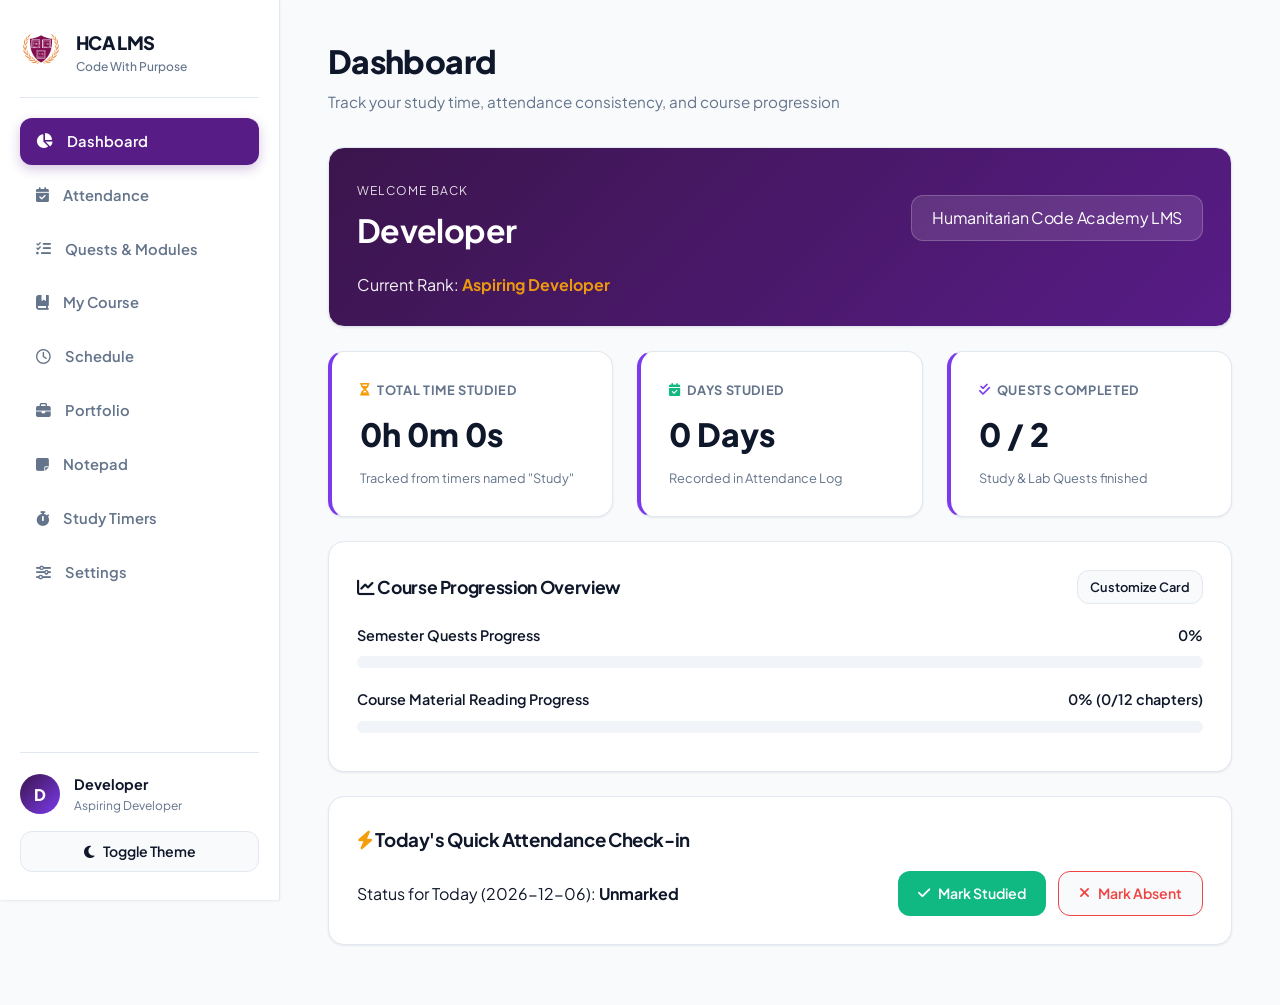
==== commit f8244f67: "Update print statement from 'Hello' to 'Goodbye'" ====
--- a/hcalms.html
+++ b/hcalms.html
@@ -9,7 +9,7 @@
   <!-- FAVICON LOGO -->
   <link rel="icon" type="image/png" href="assets/images/hca-favicon.png">
 
-  <!-- Google Fonts -->
+  <!-- Google Fonts Imports -->
   <link rel="preconnect" href="https://fonts.googleapis.com">
   <link rel="preconnect" href="https://fonts.gstatic.com" crossorigin>
   <link
@@ -31,9 +31,8 @@
       <img src="assets/images/hca-load-icon.png" class="load-icon" alt="HCA Loader">
     </div>
     <div style="text-align: center;">
-      <h3 class="brand-font" style="color:var(--ink)">Humanitarian Code Academy</h3>
-      <p style="font-size:0.85rem; color:var(--ink-dim); margin-top:0.25rem;">Code With Purpose · Initializing LMS...
-      </p>
+      <h3 class="brand-font" style="color:var(--ink); font-size: 1.3rem;">Humanitarian Code Academy</h3>
+      <p style="font-size:0.88rem; color:var(--ink-dim); margin-top:0.25rem;">Code With Purpose · Initializing LMS...</p>
     </div>
   </div>
 
@@ -43,7 +42,7 @@
     <nav class="sidebar">
       <div>
         <div class="brand-header">
-          <a href="#" style="text-decoration:none; color:inherit; display:flex; align-items:center; gap:0.75rem;">
+          <a href="#" style="text-decoration:none; color:inherit; display:flex; align-items:center; gap:0.85rem;">
             <div class="website-logo-placeholder"><img src="assets/images/hca-badge-logo.png" alt="HCA Logo"></div>
             <div>
               <div class="brand-title brand-font">HCA LMS</div>
@@ -54,40 +53,31 @@
 
         <ul class="nav-list">
           <li class="nav-item active" data-tab="dashboard">
-            <button title="Dashboard"><i class="fa-solid fa-chart-pie nav-icon"></i><span
-                class="nav-label">Dashboard</span></button>
+            <button title="Dashboard"><i class="fa-solid fa-chart-pie nav-icon"></i><span class="nav-label">Dashboard</span></button>
           </li>
           <li class="nav-item" data-tab="attendance">
-            <button title="Attendance"><i class="fa-solid fa-calendar-check nav-icon"></i><span
-                class="nav-label">Attendance</span></button>
+            <button title="Attendance"><i class="fa-solid fa-calendar-check nav-icon"></i><span class="nav-label">Attendance</span></button>
           </li>
           <li class="nav-item" data-tab="quests">
-            <button title="Quests & Modules"><i class="fa-solid fa-list-check nav-icon"></i><span
-                class="nav-label">Quests & Modules</span></button>
+            <button title="Quests & Modules"><i class="fa-solid fa-list-check nav-icon"></i><span class="nav-label">Quests & Modules</span></button>
           </li>
           <li class="nav-item" data-tab="mycourse">
-            <button title="My Course"><i class="fa-solid fa-book-bookmark nav-icon"></i><span class="nav-label">My
-                Course</span></button>
+            <button title="My Course"><i class="fa-solid fa-book-bookmark nav-icon"></i><span class="nav-label">My Course</span></button>
           </li>
           <li class="nav-item" data-tab="schedule">
-            <button title="Schedule"><i class="fa-regular fa-clock nav-icon"></i><span
-                class="nav-label">Schedule</span></button>
+            <button title="Schedule"><i class="fa-regular fa-clock nav-icon"></i><span class="nav-label">Schedule</span></button>
           </li>
           <li class="nav-item" data-tab="portfolio">
-            <button title="Portfolio"><i class="fa-solid fa-briefcase nav-icon"></i><span
-                class="nav-label">Portfolio</span></button>
+            <button title="Portfolio"><i class="fa-solid fa-briefcase nav-icon"></i><span class="nav-label">Portfolio</span></button>
           </li>
           <li class="nav-item" data-tab="notepad">
-            <button title="Notepad"><i class="fa-solid fa-note-sticky nav-icon"></i><span
-                class="nav-label">Notepad</span></button>
+            <button title="Notepad"><i class="fa-solid fa-note-sticky nav-icon"></i><span class="nav-label">Notepad</span></button>
           </li>
           <li class="nav-item" data-tab="timers">
-            <button title="Study Timers"><i class="fa-solid fa-stopwatch nav-icon"></i><span class="nav-label">Study
-                Timers</span></button>
+            <button title="Study Timers"><i class="fa-solid fa-stopwatch nav-icon"></i><span class="nav-label">Study Timers</span></button>
           </li>
           <li class="nav-item" data-tab="settings">
-            <button title="Settings"><i class="fa-solid fa-sliders nav-icon"></i><span
-                class="nav-label">Settings</span></button>
+            <button title="Settings"><i class="fa-solid fa-sliders nav-icon"></i><span class="nav-label">Settings</span></button>
           </li>
         </ul>
       </div>
@@ -100,14 +90,13 @@
             <div class="user-title" id="sidebar-user-title">Aspiring Developer</div>
           </div>
         </div>
-        <button class="btn-secondary" id="theme-toggle-btn" onclick="toggleQuickTheme()"
-          style="width:100%; font-size:0.8rem; padding:0.4rem;">
-          <span id="theme-icon"><i class="fa-solid fa-moon"></i></span> <span id="theme-text">Dark mode</span>
+        <button class="btn-secondary" id="theme-toggle-btn" onclick="toggleQuickTheme()" style="width:100%; justify-content:center; padding:0.5rem;">
+          <span id="theme-icon"><i class="fa-solid fa-moon"></i></span> <span id="theme-text">Toggle Theme</span>
         </button>
       </div>
     </nav>
 
-    <!-- MAIN CONTENT AREA -->
+    <!-- MAIN CONTENT -->
     <main class="main-content">
 
       <!-- TOP BAR -->
@@ -120,17 +109,17 @@
 
       <!-- TAB 1: DASHBOARD -->
       <section id="tab-dashboard" class="tab-pane active">
-        <div class="card" style="background: linear-gradient(135deg, var(--plum-deep), var(--plum)); color: #FFF;">
-          <div style="display:flex; justify-content:space-between; align-items:center; flex-wrap:wrap; gap:0.5rem;">
-            <div>
-              <span style="font-size:0.75rem; text-transform:uppercase; letter-spacing:0.1em; opacity:0.8;">Welcome Back</span>
-              <h2 class="brand-font" id="dash-user-name" style="font-size:1.8rem; margin:0.2rem 0;">Developer</h2>
-            </div>
-            <div style="background:rgba(255,255,255,0.15); padding:0.5rem 1rem; border-radius:12px; border:1px solid rgba(255,255,255,0.2);" class="brand-font">
+        <div class="card" style="background: linear-gradient(135deg, var(--plum-dark), var(--plum)); color: #FFF;">
+          <div style="display:flex; justify-content:space-between; align-items:center; flex-wrap:wrap; gap:1rem;">
+            <div>
+              <span style="font-size:0.75rem; text-transform:uppercase; letter-spacing:0.1em; opacity:0.85;">Welcome Back</span>
+              <h2 class="brand-font" id="dash-user-name" style="font-size:2rem; margin:0.25rem 0;">Developer</h2>
+            </div>
+            <div style="background:rgba(255,255,255,0.12); padding:0.6rem 1.25rem; border-radius:12px; border:1px solid rgba(255,255,255,0.2);" class="brand-font">
               Humanitarian Code Academy LMS
             </div>
           </div>
-          <p style="font-size:0.95rem; opacity:0.9; margin-top:0.5rem;">Current Rank: <strong id="dash-user-title" style="color:var(--gold);">Aspiring Developer</strong></p>
+          <p style="font-size:1rem; opacity:0.95; margin-top:0.75rem;">Current Rank: <strong id="dash-user-title" style="color:var(--gold);">Aspiring Developer</strong></p>
         </div>
 
         <div class="grid-3">
@@ -147,38 +136,37 @@
           </div>
 
           <div class="card stat-card">
-            <span class="stat-label"><i class="fa-solid fa-check-double" style="color:var(--plum);"></i> Quests Completed</span>
+            <span class="stat-label"><i class="fa-solid fa-check-double" style="color:var(--plum-accent);"></i> Quests Completed</span>
             <div class="stat-value" id="dash-quests-completed">0</div>
             <span class="stat-subtext">Study & Lab Quests finished</span>
           </div>
         </div>
 
-        <!-- CUSTOMIZABLE PROGRESS CARD -->
         <div class="card" id="dash-progress-card-container">
-          <div style="display:flex; justify-content:space-between; align-items:center; margin-bottom:1rem;">
-            <h4 id="progress-card-title"><i class="fa-solid fa-chart-line"></i> Course Progression Overview</h4>
-            <button class="btn-secondary" onclick="switchTab('settings')" style="font-size:0.75rem; padding:0.3rem 0.6rem;">Customize Card</button>
+          <div style="display:flex; justify-content:space-between; align-items:center; margin-bottom:1.25rem;">
+            <h4 id="progress-card-title" class="brand-font" style="font-size:1.1rem;"><i class="fa-solid fa-chart-line"></i> Course Progression Overview</h4>
+            <button class="btn-secondary" onclick="switchTab('settings')" style="font-size:0.8rem; padding:0.35rem 0.75rem;">Customize Card</button>
           </div>
           <div id="progress-card-body"></div>
         </div>
 
         <div class="card">
-          <h3><i class="fa-solid fa-bolt" style="color:var(--gold);"></i> Today's Quick Attendance Check-in</h3>
-          <div id="dash-attendance-quick-widget" style="margin-top:0.75rem;"></div>
+          <h3 class="brand-font"><i class="fa-solid fa-bolt" style="color:var(--gold);"></i> Today's Quick Attendance Check-in</h3>
+          <div id="dash-attendance-quick-widget" style="margin-top:1rem;"></div>
         </div>
       </section>
 
       <!-- TAB 2: ATTENDANCE -->
       <section id="tab-attendance" class="tab-pane">
         <div class="card">
-          <div style="display:flex; justify-content:space-between; align-items:center; flex-wrap:wrap; gap:1rem; margin-bottom:1rem;">
+          <div style="display:flex; justify-content:space-between; align-items:center; flex-wrap:wrap; gap:1rem; margin-bottom:1.5rem;">
             <div>
               <h2 class="brand-font">Attendance Log</h2>
-              <p style="font-size:0.85rem; color:var(--ink-dim);">Mark or unmark any day you studied. You can freely edit past days if you forgot to mark them!</p>
-            </div>
-            <div style="display:flex; gap:0.5rem; align-items:center;">
+              <p style="font-size:0.9rem; color:var(--ink-dim);">Mark or unmark any day you studied. You can freely edit past days if you forgot to mark them!</p>
+            </div>
+            <div style="display:flex; gap:0.6rem; align-items:center;">
               <button class="btn-secondary" onclick="changeAttendanceMonth(-1)"><i class="fa-solid fa-chevron-left"></i></button>
-              <span id="attendance-month-year" class="brand-font" style="font-weight:700; min-width:140px; text-align:center;"></span>
+              <span id="attendance-month-year" class="brand-font" style="font-weight:700; min-width:150px; text-align:center; font-size:1.05rem;"></span>
               <button class="btn-secondary" onclick="changeAttendanceMonth(1)"><i class="fa-solid fa-chevron-right"></i></button>
             </div>
           </div>
@@ -188,15 +176,15 @@
           </div>
           <div class="attendance-calendar-grid" id="attendance-calendar-grid"></div>
 
-          <div style="display:flex; gap:1.5rem; margin-top:1.5rem; font-size:0.85rem; justify-content:center;">
-            <div style="display:flex; align-items:center; gap:0.4rem;">
-              <span style="width:12px; height:12px; border-radius:50%; background:var(--sage); display:inline-block;"></span> Studied (Present)
-            </div>
-            <div style="display:flex; align-items:center; gap:0.4rem;">
-              <span style="width:12px; height:12px; border-radius:50%; background:var(--rust); display:inline-block;"></span> Not Studied (Absent)
-            </div>
-            <div style="display:flex; align-items:center; gap:0.4rem;">
-              <span style="width:12px; height:12px; border-radius:50%; background:var(--surface2); border:1px solid var(--line); display:inline-block;"></span> Unmarked
+          <div style="display:flex; gap:2rem; margin-top:2rem; font-size:0.9rem; justify-content:center;">
+            <div style="display:flex; align-items:center; gap:0.5rem;">
+              <span style="width:14px; height:14px; border-radius:50%; background:var(--sage); display:inline-block;"></span> Studied (Present)
+            </div>
+            <div style="display:flex; align-items:center; gap:0.5rem;">
+              <span style="width:14px; height:14px; border-radius:50%; background:var(--rust); display:inline-block;"></span> Not Studied (Absent)
+            </div>
+            <div style="display:flex; align-items:center; gap:0.5rem;">
+              <span style="width:14px; height:14px; border-radius:50%; background:var(--surface2); border:1px solid var(--line); display:inline-block;"></span> Unmarked
             </div>
           </div>
         </div>
@@ -205,21 +193,21 @@
       <!-- TAB 3: QUESTS & MODULES -->
       <section id="tab-quests" class="tab-pane">
         <div class="card">
-          <div style="display:flex; justify-content:space-between; align-items:center; flex-wrap:wrap; gap:1rem; margin-bottom:1rem;">
+          <div style="display:flex; justify-content:space-between; align-items:center; flex-wrap:wrap; gap:1rem; margin-bottom:1.25rem;">
             <div>
               <h2 class="brand-font">Study Modules & Weekly Quests</h2>
-              <p style="font-size:0.85rem; color:var(--ink-dim);">Customize your semesters, weeks, and quest items with full CRUD controls.</p>
-            </div>
-            <div style="display:flex; gap:0.5rem;">
+              <p style="font-size:0.9rem; color:var(--ink-dim);">Customize your semesters, weeks, and quest items with full CRUD controls.</p>
+            </div>
+            <div style="display:flex; gap:0.6rem;">
               <button class="btn-primary" onclick="openAddSemesterModal()"><i class="fa-solid fa-plus"></i> Add Semester</button>
             </div>
           </div>
 
-          <div id="semester-tabs-bar" class="sem-switcher-buttons-container" style="margin-bottom:1rem;"></div>
-
-          <div id="semester-detail-header" class="card" style="background:var(--surface2); margin-bottom:1rem;"></div>
-
-          <div style="display:flex; justify-content:space-between; align-items:center; margin-bottom:0.75rem;">
+          <div id="semester-tabs-bar" style="display:flex; gap:0.6rem; flex-wrap:wrap; margin-bottom:1.25rem;"></div>
+
+          <div id="semester-detail-header" class="card" style="background:var(--surface2); margin-bottom:1.25rem;"></div>
+
+          <div style="display:flex; justify-content:space-between; align-items:center; margin-bottom:1rem;">
             <h3 class="brand-font">Weeks in Selected Semester</h3>
             <button class="btn-secondary" onclick="openAddWeekModal()"><i class="fa-solid fa-plus"></i> Add Week</button>
           </div>
@@ -231,17 +219,17 @@
       <!-- TAB 4: MY COURSE -->
       <section id="tab-mycourse" class="tab-pane">
         <div class="card">
-          <div style="display:flex; justify-content:space-between; align-items:center; flex-wrap:wrap; gap:1rem; margin-bottom:1rem;">
+          <div style="display:flex; justify-content:space-between; align-items:center; flex-wrap:wrap; gap:1rem; margin-bottom:1.25rem;">
             <div>
               <h2 class="brand-font">Course Learning Materials</h2>
-              <p style="font-size:0.85rem; color:var(--ink-dim);">Manage books, links, dynamic learning materials, and track chapter progress.</p>
+              <p style="font-size:0.9rem; color:var(--ink-dim);">Manage books, links, dynamic learning materials, and track chapter progress.</p>
             </div>
             <button class="btn-primary" onclick="openAddMaterialModal()"><i class="fa-solid fa-plus"></i> Add Material</button>
           </div>
 
-          <div style="margin-bottom:1rem; display:flex; align-items:center; gap:0.5rem;">
-            <label style="font-weight:600; font-size:0.9rem;">Select Semester:</label>
-            <select id="course-semester-select" onchange="renderMyCourse()" style="padding:0.4rem 0.8rem; border-radius:8px; border:1px solid var(--line); background:var(--surface); color:var(--ink);"></select>
+          <div style="margin-bottom:1.5rem; display:flex; align-items:center; gap:0.75rem;">
+            <label style="font-weight:600; font-size:0.95rem;">Select Semester:</label>
+            <select id="course-semester-select" onchange="renderMyCourse()" style="padding:0.5rem 1rem; border-radius:8px; border:1px solid var(--line); background:var(--surface); color:var(--ink); font-size:0.9rem;"></select>
           </div>
 
           <div id="course-materials-grid" class="grid-2"></div>
@@ -251,54 +239,54 @@
       <!-- TAB 5: SCHEDULE -->
       <section id="tab-schedule" class="tab-pane">
         <div class="card">
-          <div style="display:flex; justify-content:space-between; align-items:center; flex-wrap:wrap; gap:1rem; margin-bottom:1rem;">
+          <div style="display:flex; justify-content:space-between; align-items:center; flex-wrap:wrap; gap:1rem; margin-bottom:1.25rem;">
             <div>
               <h2 class="brand-font">Schedule Manager</h2>
-              <p style="font-size:0.85rem; color:var(--ink-dim);">Configure your custom daily routine and weekly timetable.</p>
+              <p style="font-size:0.9rem; color:var(--ink-dim);">Configure your custom daily routine and weekly timetable.</p>
             </div>
             <button class="btn-primary" onclick="openAddScheduleModal()"><i class="fa-solid fa-plus"></i> Add Schedule Entry</button>
           </div>
 
-          <div class="schedule-tabs">
-            <button class="schedule-tab-btn active" id="sched-btn-daily" onclick="toggleScheduleTab('daily')">Daily Routine</button>
-            <button class="schedule-tab-btn" id="sched-btn-weekly" onclick="toggleScheduleTab('weekly')">Weekly Schedule</button>
-          </div>
-
-          <div id="schedule-list-container" class="timeline"></div>
+          <div style="display:flex; gap:0.6rem; margin-bottom:1.5rem;">
+            <button class="btn-secondary" id="sched-btn-daily" onclick="toggleScheduleTab('daily')">Daily Routine</button>
+            <button class="btn-secondary" id="sched-btn-weekly" onclick="toggleScheduleTab('weekly')">Weekly Schedule</button>
+          </div>
+
+          <div id="schedule-list-container"></div>
         </div>
       </section>
 
       <!-- TAB 6: PORTFOLIO -->
       <section id="tab-portfolio" class="tab-pane">
-        <div class="card" style="background: linear-gradient(135deg, var(--plum), var(--plum-deep)); color: #fff;">
+        <div class="card" style="background: linear-gradient(135deg, var(--plum-dark), var(--plum)); color: #fff;">
           <div style="display:flex; justify-content:space-between; align-items:center; flex-wrap:wrap; gap:1rem;">
             <div>
-              <span style="font-size:0.75rem; text-transform:uppercase; letter-spacing:0.1em; opacity:0.8;">Rank & Achievement Title</span>
-              <h2 class="brand-font" id="portfolio-title-display" style="font-size:1.6rem; color:var(--gold); margin-top:0.2rem;">Aspiring Developer</h2>
+              <span style="font-size:0.75rem; text-transform:uppercase; letter-spacing:0.1em; opacity:0.85;">Rank & Achievement Title</span>
+              <h2 class="brand-font" id="portfolio-title-display" style="font-size:1.8rem; color:var(--gold); margin-top:0.25rem;">Aspiring Developer</h2>
             </div>
             <button class="btn-secondary" onclick="openSocialProfilesModal()"><i class="fa-solid fa-share-nodes"></i> Manage Social Profiles</button>
           </div>
-          <div id="portfolio-socials-bar" style="display:flex; gap:0.75rem; margin-top:1rem; flex-wrap:wrap;"></div>
-        </div>
-
-        <div class="card">
-          <h3><i class="fa-solid fa-graduation-cap" style="color:var(--plum);"></i> Skills Acquired (From Completed Quests)</h3>
-          <div id="portfolio-skills-container" class="badges-flex-list" style="margin-top:0.75rem;"></div>
+          <div id="portfolio-socials-bar" style="display:flex; gap:0.85rem; margin-top:1.25rem; flex-wrap:wrap;"></div>
+        </div>
+
+        <div class="card">
+          <h3 class="brand-font"><i class="fa-solid fa-graduation-cap" style="color:var(--plum-accent);"></i> Skills Acquired (From Completed Quests)</h3>
+          <div id="portfolio-skills-container" style="display:flex; gap:0.6rem; flex-wrap:wrap; margin-top:1rem;"></div>
         </div>
 
         <div class="grid-2">
           <div class="card">
-            <div style="display:flex; justify-content:space-between; align-items:center; margin-bottom:0.75rem;">
-              <h4><i class="fa-solid fa-code" style="color:var(--sage);"></i> Code Labs Submissions</h4>
-              <button class="btn-secondary" onclick="openAddSubmissionModal('codelab')" style="font-size:0.75rem; padding:0.3rem 0.6rem;">Submit Lab Link</button>
+            <div style="display:flex; justify-content:space-between; align-items:center; margin-bottom:1rem;">
+              <h4 class="brand-font"><i class="fa-solid fa-code" style="color:var(--sage);"></i> Code Labs Submissions</h4>
+              <button class="btn-secondary" onclick="openAddSubmissionModal('codelab')" style="font-size:0.8rem; padding:0.35rem 0.75rem;">Submit Lab Link</button>
             </div>
             <div id="portfolio-codelabs-list"></div>
           </div>
 
           <div class="card">
-            <div style="display:flex; justify-content:space-between; align-items:center; margin-bottom:0.75rem;">
-              <h4><i class="fa-solid fa-diagram-project" style="color:var(--gold);"></i> Projects Submissions</h4>
-              <button class="btn-secondary" onclick="openAddSubmissionModal('project')" style="font-size:0.75rem; padding:0.3rem 0.6rem;">Submit Project Link</button>
+            <div style="display:flex; justify-content:space-between; align-items:center; margin-bottom:1rem;">
+              <h4 class="brand-font"><i class="fa-solid fa-diagram-project" style="color:var(--gold);"></i> Projects Submissions</h4>
+              <button class="btn-secondary" onclick="openAddSubmissionModal('project')" style="font-size:0.8rem; padding:0.35rem 0.75rem;">Submit Project Link</button>
             </div>
             <div id="portfolio-projects-list"></div>
           </div>
@@ -308,36 +296,31 @@
       <!-- TAB 7: NOTEPAD -->
       <section id="tab-notepad" class="tab-pane">
         <div class="notepad-layout">
-          <!-- NOTES SIDEBAR LIST -->
           <div class="notepad-sidebar card">
-            <div style="display:flex; justify-content:space-between; align-items:center; margin-bottom:0.75rem;">
+            <div style="display:flex; justify-content:space-between; align-items:center; margin-bottom:1rem;">
               <h4 class="brand-font">My Notes</h4>
-              <button class="btn-primary" onclick="createNewNote()" style="padding:0.3rem 0.6rem; font-size:0.8rem;"><i class="fa-solid fa-plus"></i> New Note</button>
-            </div>
-            <input type="text" id="note-search-input" placeholder="Search notes or tags..." oninput="renderNotesList()" style="width:100%; padding:0.4rem 0.6rem; border-radius:6px; border:1px solid var(--line); font-size:0.85rem; margin-bottom:0.75rem; background:var(--surface); color:var(--ink);">
+              <button class="btn-primary" onclick="createNewNote()" style="padding:0.35rem 0.75rem; font-size:0.85rem;"><i class="fa-solid fa-plus"></i> New</button>
+            </div>
+            <input type="text" id="note-search-input" placeholder="Search notes or tags..." oninput="renderNotesList()" style="width:100%; padding:0.5rem 0.75rem; border-radius:8px; border:1px solid var(--line); font-size:0.88rem; margin-bottom:1rem; background:var(--surface); color:var(--ink);">
             <div id="notes-list-container" class="notes-list"></div>
           </div>
 
-          <!-- EDITOR WORKSPACE -->
           <div class="notepad-workspace card">
             <div class="note-meta-bar">
               <input type="text" id="note-title-input" placeholder="Note Title..." onchange="saveCurrentNoteMeta()">
-              <input type="text" id="note-tags-input" placeholder="Tags (comma separated e.g. python, html)..." onchange="saveCurrentNoteMeta()">
-              <label class="publish-toggle-label">
+              <input type="text" id="note-tags-input" placeholder="Tags (e.g. html, css)..." onchange="saveCurrentNoteMeta()">
+              <label style="display:flex; align-items:center; gap:0.4rem; font-size:0.88rem;">
                 <input type="checkbox" id="note-publish-checkbox" onchange="saveCurrentNoteMeta()"> Published
               </label>
               <button class="btn-secondary" onclick="deleteCurrentNote()" style="color:var(--rust); border-color:var(--rust);"><i class="fa-solid fa-trash"></i></button>
             </div>
 
-            <!-- STICKY FORMATTING TOOLBAR -->
             <div class="notepad-toolbar" id="notepad-toolbar">
-              <!-- Formatting style dropdown -->
               <select onchange="applyNoteFormat('formatBlock', this.value); this.selectedIndex=0;" title="Block Style">
                 <option value="" disabled selected>Style</option>
                 <option value="H1">Title (H1)</option>
                 <option value="H2">Heading 1 (H2)</option>
                 <option value="H3">Heading 2 (H3)</option>
-                <option value="H4">Heading 3 (H4)</option>
                 <option value="P">Paragraph</option>
                 <option value="PRE">Code Block</option>
               </select>
@@ -349,7 +332,6 @@
                 <option value="JetBrains Mono">JetBrains Mono</option>
                 <option value="Playfair Display">Playfair Display</option>
                 <option value="Space Grotesk">Space Grotesk</option>
-                <option value="Times New Roman">Times New Roman</option>
               </select>
 
               <select onchange="applyNoteFontSize(this.value);" title="Font Size">
@@ -358,7 +340,6 @@
                 <option value="16px" selected>16px</option>
                 <option value="18px">18px</option>
                 <option value="22px">22px</option>
-                <option value="26px">26px</option>
               </select>
 
               <button onclick="applyNoteFormat('bold')" title="Bold"><i class="fa-solid fa-bold"></i></button>
@@ -366,35 +347,23 @@
               <button onclick="applyNoteFormat('underline')" title="Underline"><i class="fa-solid fa-underline"></i></button>
               <button onclick="applyNoteFormat('strikeThrough')" title="Strikethrough"><i class="fa-solid fa-strikethrough"></i></button>
 
-              <button onclick="applyNoteFormat('subscript')" title="Subscript"><i class="fa-solid fa-subscript"></i></button>
-              <button onclick="applyNoteFormat('superscript')" title="Superscript"><i class="fa-solid fa-superscript"></i></button>
-
               <button onclick="applyNoteFormat('justifyLeft')" title="Align Left"><i class="fa-solid fa-align-left"></i></button>
               <button onclick="applyNoteFormat('justifyCenter')" title="Align Center"><i class="fa-solid fa-align-center"></i></button>
               <button onclick="applyNoteFormat('justifyRight')" title="Align Right"><i class="fa-solid fa-align-right"></i></button>
-              <button onclick="applyNoteFormat('justifyFull')" title="Justify"><i class="fa-solid fa-align-justify"></i></button>
 
               <button onclick="applyNoteFormat('insertUnorderedList')" title="Bullet List"><i class="fa-solid fa-list-ul"></i></button>
               <button onclick="applyNoteFormat('insertOrderedList')" title="Numbered List"><i class="fa-solid fa-list-ol"></i></button>
               <button onclick="insertNoteChecklist()" title="Checklist"><i class="fa-solid fa-square-check"></i></button>
 
               <select onchange="applyNoteLineHeight(this.value);" title="Line Height">
-                <option value="1.2">Line Height: 1.2</option>
-                <option value="1.5" selected>Line Height: 1.5</option>
-                <option value="1.8">Line Height: 1.8</option>
+                <option value="1.3">Line Height: 1.3</option>
+                <option value="1.6" selected>Line Height: 1.6</option>
                 <option value="2.0">Line Height: 2.0</option>
               </select>
 
-              <select onchange="applyNoteLetterSpacing(this.value);" title="Letter Spacing">
-                <option value="normal">Spacing: Normal</option>
-                <option value="1px">Spacing: 1px</option>
-                <option value="2px">Spacing: 2px</option>
-              </select>
-
-              <button onclick="insertNoteKbd()" title="KBD Shortcut Text"><i class="fa-solid fa-keyboard"></i></button>
+              <button onclick="insertNoteKbd()" title="KBD Text"><i class="fa-solid fa-keyboard"></i></button>
               <button onclick="insertNoteImagePrompt()" title="Insert Picture"><i class="fa-solid fa-image"></i></button>
-              <button onclick="insertNoteExternalLinkPrompt()" title="Add External Link"><i class="fa-solid fa-link"></i></button>
-              <button onclick="insertInternalNoteLinkPrompt()" title="Link Other Note"><i class="fa-solid fa-note-sticky"></i></button>
+              <button onclick="insertNoteExternalLinkPrompt()" title="Add Link"><i class="fa-solid fa-link"></i></button>
             </div>
 
             <div id="note-editor-content" contenteditable="true" oninput="autoSaveCurrentNoteContent()" placeholder="Start typing your study notes here..."></div>
@@ -405,10 +374,10 @@
       <!-- TAB 8: STUDY TIMERS -->
       <section id="tab-timers" class="tab-pane">
         <div class="card">
-          <div style="display:flex; justify-content:space-between; align-items:center; flex-wrap:wrap; gap:1rem; margin-bottom:1rem;">
+          <div style="display:flex; justify-content:space-between; align-items:center; flex-wrap:wrap; gap:1rem; margin-bottom:1.25rem;">
             <div>
               <h2 class="brand-font">Study Timers Stack</h2>
-              <p style="font-size:0.85rem; color:var(--ink-dim);">Create, stack, duplicate, reorder, and run multiple study timers. Timers named "Study" accumulate into your total studied time on the Dashboard!</p>
+              <p style="font-size:0.9rem; color:var(--ink-dim);">Create, stack, duplicate, reorder, and run multiple study timers. Timers named "Study" automatically accumulate into your total study time!</p>
             </div>
             <button class="btn-primary" onclick="openAddTimerModal()"><i class="fa-solid fa-plus"></i> Add Timer</button>
           </div>
@@ -421,36 +390,33 @@
       <section id="tab-settings" class="tab-pane">
         <div class="card">
           <h2 class="brand-font">App Preferences & Display</h2>
-          <p style="font-size:0.85rem; color:var(--ink-dim); margin-bottom:1.5rem;">Customize themes, typography, sizing, and dynamic dashboard progress card configuration.</p>
+          <p style="font-size:0.9rem; color:var(--ink-dim); margin-bottom:1.75rem;">Customize theme, app-wide font family, text scaling, and dashboard card configuration.</p>
 
           <div class="grid-2">
             <div class="card" style="background:var(--surface2);">
-              <h4><i class="fa-solid fa-palette"></i> Theme Mode</h4>
-              <div style="display:flex; gap:0.5rem; margin-top:0.75rem;">
-                <button class="btn-secondary" id="theme-btn-light" onclick="setThemeMode('light')"><i class="fa-solid fa-sun"></i> Light</button>
-                <button class="btn-secondary" id="theme-btn-dark" onclick="setThemeMode('dark')"><i class="fa-solid fa-moon"></i> Dark</button>
-                <button class="btn-secondary" id="theme-btn-system" onclick="setThemeMode('system')"><i class="fa-solid fa-desktop"></i> System</button>
+              <h4 class="brand-font"><i class="fa-solid fa-palette" style="color:var(--plum-accent);"></i> Theme Mode</h4>
+              <div style="display:flex; gap:0.6rem; margin-top:1rem;">
+                <button class="btn-secondary" onclick="setThemeMode('light')"><i class="fa-solid fa-sun"></i> Light</button>
+                <button class="btn-secondary" onclick="setThemeMode('dark')"><i class="fa-solid fa-moon"></i> Dark</button>
               </div>
             </div>
 
             <div class="card" style="background:var(--surface2);">
-              <h4><i class="fa-solid fa-font"></i> Font Family</h4>
-              <select id="setting-font-family" onchange="updateFontFamilySetting(this.value)" style="width:100%; margin-top:0.75rem; padding:0.5rem; border-radius:8px; border:1px solid var(--line); background:var(--surface); color:var(--ink);">
+              <h4 class="brand-font"><i class="fa-solid fa-font" style="color:var(--plum-accent);"></i> App Font Family</h4>
+              <select id="setting-font-family" onchange="updateFontFamilySetting(this.value)" style="width:100%; margin-top:1rem; padding:0.6rem 0.85rem; border-radius:8px; border:1px solid var(--line); background:var(--surface); color:var(--ink); font-size:0.9rem;">
                 <option value="Plus Jakarta Sans">Plus Jakarta Sans</option>
                 <option value="Poppins">Poppins</option>
                 <option value="DM Sans">DM Sans</option>
                 <option value="Google Sans Flex">Google Sans Flex</option>
                 <option value="JetBrains Mono">JetBrains Mono</option>
-                <option value="Times New Roman">Times New Roman</option>
+                <option value="Space Grotesk">Space Grotesk</option>
                 <option value="Playfair Display">Playfair Display</option>
-                <option value="Space Grotesk">Space Grotesk</option>
-                <option value="system-ui">System UI</option>
               </select>
             </div>
 
             <div class="card" style="background:var(--surface2);">
-              <h4><i class="fa-solid fa-text-height"></i> Font Size Scale</h4>
-              <select id="setting-font-size" onchange="updateFontSizeSetting(this.value)" style="width:100%; margin-top:0.75rem; padding:0.5rem; border-radius:8px; border:1px solid var(--line); background:var(--surface); color:var(--ink);">
+              <h4 class="brand-font"><i class="fa-solid fa-text-height" style="color:var(--plum-accent);"></i> Base Font Size</h4>
+              <select id="setting-font-size" onchange="updateFontSizeSetting(this.value)" style="width:100%; margin-top:1rem; padding:0.6rem 0.85rem; border-radius:8px; border:1px solid var(--line); background:var(--surface); color:var(--ink); font-size:0.9rem;">
                 <option value="14px">Compact (14px)</option>
                 <option value="16px" selected>Standard (16px)</option>
                 <option value="18px">Large (18px)</option>
@@ -458,8 +424,8 @@
             </div>
 
             <div class="card" style="background:var(--surface2);">
-              <h4><i class="fa-solid fa-expand"></i> App Interface Scale</h4>
-              <select id="setting-app-scale" onchange="updateAppScaleSetting(this.value)" style="width:100%; margin-top:0.75rem; padding:0.5rem; border-radius:8px; border:1px solid var(--line); background:var(--surface); color:var(--ink);">
+              <h4 class="brand-font"><i class="fa-solid fa-expand" style="color:var(--plum-accent);"></i> Interface Scale</h4>
+              <select id="setting-app-scale" onchange="updateAppScaleSetting(this.value)" style="width:100%; margin-top:1rem; padding:0.6rem 0.85rem; border-radius:8px; border:1px solid var(--line); background:var(--surface); color:var(--ink); font-size:0.9rem;">
                 <option value="0.9">Compact (90%)</option>
                 <option value="1.0" selected>Standard (100%)</option>
                 <option value="1.1">Expanded (110%)</option>
@@ -467,18 +433,17 @@
             </div>
           </div>
 
-          <div class="card" style="background:var(--surface2); margin-top:1rem;">
-            <h4><i class="fa-solid fa-sliders"></i> Customize Progress Card Display</h4>
-            <div style="display:flex; gap:1rem; flex-wrap:wrap; margin-top:0.75rem;">
-              <label><input type="checkbox" id="cfg-show-sem-prog" onchange="saveProgressCardConfig()"> Semester Progress Bar</label>
-              <label><input type="checkbox" id="cfg-show-overall-prog" onchange="saveProgressCardConfig()"> Full Program Progress Bar</label>
-              <label><input type="checkbox" id="cfg-show-chapter-prog" onchange="saveProgressCardConfig()"> Course Chapter Completion</label>
-            </div>
-          </div>
-
-          <div class="card" style="border-color:var(--rust); margin-top:1rem;">
-            <h4 style="color:var(--rust);"><i class="fa-solid fa-triangle-exclamation"></i> Reset All Progress</h4>
-            <p style="font-size:0.85rem; color:var(--ink-dim); margin-bottom:1rem;">Reset all quest states, study time, notes, timers, and custom course data back to factory defaults.</p>
+          <div class="card" style="background:var(--surface2); margin-top:1.5rem;">
+            <h4 class="brand-font"><i class="fa-solid fa-sliders" style="color:var(--plum-accent);"></i> Progress Card Config</h4>
+            <div style="display:flex; gap:1.5rem; flex-wrap:wrap; margin-top:1rem;">
+              <label style="display:flex; align-items:center; gap:0.5rem;"><input type="checkbox" id="cfg-show-sem-prog" onchange="saveProgressCardConfig()"> Semester Progress Bar</label>
+              <label style="display:flex; align-items:center; gap:0.5rem;"><input type="checkbox" id="cfg-show-chapter-prog" onchange="saveProgressCardConfig()"> Course Reading Progress</label>
+            </div>
+          </div>
+
+          <div class="card" style="border-color:var(--rust); margin-top:1.5rem;">
+            <h4 style="color:var(--rust);" class="brand-font"><i class="fa-solid fa-triangle-exclamation"></i> Danger Zone</h4>
+            <p style="font-size:0.88rem; color:var(--ink-dim); margin-bottom:1.25rem;">Reset all quest states, study time, notes, timers, and custom data back to defaults.</p>
             <button class="btn-primary" onclick="resetAllProgress()" style="background:var(--rust);"><i class="fa-solid fa-trash-arrow-up"></i> Reset All LMS Progress Data</button>
           </div>
         </div>
@@ -487,13 +452,6 @@
     </main>
   </div>
 
-  <!-- MODALS -->
-  <div class="modal-overlay" id="generic-modal-overlay">
-    <div class="modal-card" id="generic-modal-card">
-      <div id="modal-content-area"></div>
-    </div>
-  </div>
-
   <script src="js/app.js"></script>
 </body>
 
--- a/css/lms-style.css
+++ b/css/lms-style.css
@@ -1,230 +1,291 @@
 /* ==========================================================================
-   1. CSS VARIABLES & THEME ENGINE
+   HUMANITARIAN CODE ACADEMY LMS - CLEAN MODERN DESIGN SYSTEM
    ========================================================================== */
+
 :root {
-  /* Default Palette */
-  --bg-primary: #f8fafc;
-  --bg-secondary: #ffffff;
-  --bg-card: #ffffff;
-  --bg-card-accent: #f1f5f9;
-  --text-primary: #0f172a;
-  --text-dim: #64748b;
-  --border-color: #e2e8f0;
-  --accent-color: #2563eb;
-  --accent-hover: #1d4ed8;
-  --danger-color: #ef4444;
-  --success-color: #10b981;
-  --warning-color: #f59e0b;
+  /* Dynamic Font Variables */
+  --font-main: 'Plus Jakarta Sans', system-ui, -apple-system, sans-serif;
+  --font-brand: 'Space Grotesk', system-ui, sans-serif;
+  --font-base-size: 16px;
+  --app-scale: 1;
+
+  /* HCA Signature Palette */
+  --plum-deep: #2A0E35;
+  --plum-dark: #3B154C;
+  --plum: #581C87;
+  --plum-accent: #7C3AED;
+  --plum-light: #EDE9FE;
   
-  --font-family-current: 'Plus Jakarta Sans', sans-serif;
-  --font-size-base: 16px;
-  --app-scale: 1;
+  --gold: #F59E0B;
+  --gold-dark: #D97706;
+  --gold-light: #FEF3C7;
   
-  --sidebar-width: 260px;
+  --sage: #10B981;
+  --sage-dark: #059669;
+  --sage-light: #D1FAE5;
+  
+  --rust: #EF4444;
+  --rust-dark: #DC2626;
+  --rust-light: #FEE2E2;
+
+  /* Surface & Background Colors */
+  --surface: #FFFFFF;
+  --surface2: #F8FAFC;
+  --surface3: #F1F5F9;
+  --line: #E2E8F0;
+  --line-subtle: #F1F5F9;
+  --ink: #0F172A;
+  --ink-dim: #64748B;
+  --ink-light: #94A3B8;
+
+  /* Elevational Shadows & Radii */
+  --shadow-sm: 0 1px 3px rgba(15, 23, 42, 0.05), 0 1px 2px rgba(15, 23, 42, 0.03);
+  --shadow-md: 0 4px 20px -2px rgba(15, 23, 42, 0.06), 0 2px 6px -1px rgba(15, 23, 42, 0.03);
+  --shadow-lg: 0 12px 32px -4px rgba(15, 23, 42, 0.1);
+  
   --radius-sm: 8px;
   --radius-md: 12px;
   --radius-lg: 16px;
-  --shadow-sm: 0 1px 3px rgba(0,0,0,0.05);
-  --shadow-md: 0 4px 12px rgba(0,0,0,0.08);
+  --radius-xl: 20px;
 }
 
 [data-theme="dark"] {
-  --bg-primary: #0b0f17;
-  --bg-secondary: #111827;
-  --bg-card: #1f2937;
-  --bg-card-accent: #111827;
-  --text-primary: #f9fafb;
-  --text-dim: #9ca3af;
-  --border-color: #374151;
-  --accent-color: #3b82f6;
-  --accent-hover: #60a5fa;
-}
-
-/* Font Family Selection mappings */
-[data-font="plus-jakarta-sans"] { --font-family-current: 'Plus Jakarta Sans', sans-serif; }
-[data-font="poppins"] { --font-family-current: 'Poppins', sans-serif; }
-[data-font="dm-sans"] { --font-family-current: 'DM Sans', sans-serif; }
-[data-font="google-sans-flex"] { --font-family-current: 'Plus Jakarta Sans', system-ui, sans-serif; }
-[data-font="jetbrains-mono"] { --font-family-current: 'JetBrains Mono', monospace; }
-[data-font="times-new-roman"] { --font-family-current: 'Times New Roman', serif; }
-[data-font="playfair-display"] { --font-family-current: 'Playfair Display', serif; }
-[data-font="space-grotesk"] { --font-family-current: 'Space Grotesk', sans-serif; }
-[data-font="system-ui"] { --font-family-current: system-ui, -apple-system, BlinkMacSystemFont, sans-serif; }
-
-/* Font Size mappings */
-[data-font-size="small"] { --font-size-base: 14px; }
-[data-font-size="medium"] { --font-size-base: 16px; }
-[data-font-size="large"] { --font-size-base: 18px; }
-[data-font-size="xlarge"] { --font-size-base: 20px; }
-
-/* App Size Zoom Scale */
-[data-app-size="85"] { --app-scale: 0.85; }
-[data-app-size="100"] { --app-scale: 1; }
-[data-app-size="115"] { --app-scale: 1.15; }
-[data-app-size="125"] { --app-scale: 1.25; }
-
-/* Global Resets */
-* {
+  --surface: #0F172A;
+  --surface2: #1E293B;
+  --surface3: #334155;
+  --line: #334155;
+  --line-subtle: #1E293B;
+  --ink: #F8FAFC;
+  --ink-dim: #94A3B8;
+  --ink-light: #64748B;
+
+  --plum-light: rgba(124, 58, 237, 0.18);
+  --gold-light: rgba(245, 158, 11, 0.18);
+  --sage-light: rgba(16, 185, 129, 0.18);
+  --rust-light: rgba(239, 68, 68, 0.18);
+
+  --shadow-sm: 0 1px 3px rgba(0, 0, 0, 0.3);
+  --shadow-md: 0 4px 20px -2px rgba(0, 0, 0, 0.4);
+  --shadow-lg: 0 12px 32px -4px rgba(0, 0, 0, 0.5);
+}
+
+/* GLOBAL RESET & FONTS OVERRIDE */
+*, *::before, *::after {
   box-sizing: border-box;
   margin: 0;
   padding: 0;
 }
 
+html {
+  font-size: calc(var(--font-base-size) * var(--app-scale));
+}
+
+body, input, button, select, textarea, option {
+  font-family: var(--font-main), system-ui, -apple-system, sans-serif !important;
+  line-height: 1.6;
+}
+
 body {
-  font-family: var(--font-family-current);
-  font-size: var(--font-size-base);
-  background-color: var(--bg-primary);
-  color: var(--text-primary);
-  zoom: var(--app-scale);
-  transition: background-color 0.2s ease, color 0.2s ease;
+  background-color: var(--surface2);
+  color: var(--ink);
+  -webkit-font-smoothing: antialiased;
+}
+
+.brand-font {
+  font-family: var(--font-brand), var(--font-main), sans-serif !important;
+  letter-spacing: -0.02em;
+}
+
+/* LOADER SCREEN */
+#loader {
+  position: fixed;
+  inset: 0;
+  background: var(--surface);
+  z-index: 9999;
+  display: flex;
+  flex-direction: column;
+  justify-content: center;
+  align-items: center;
+  gap: 1.5rem;
+  transition: opacity 0.4s ease, visibility 0.4s ease;
+}
+
+#loader.hidden {
+  opacity: 0;
+  visibility: hidden;
+}
+
+.loader-logo-placeholder {
+  position: relative;
+  width: 96px;
+  height: 96px;
+  display: flex;
+  align-items: center;
+  justify-content: center;
+}
+
+.loader-spinner {
+  position: absolute;
+  inset: 0;
+  border: 4px solid var(--line);
+  border-top-color: var(--plum-accent);
+  border-radius: 50%;
+  animation: spin 1s cubic-bezier(0.55, 0.15, 0.45, 0.85) infinite;
+}
+
+.load-icon {
+  width: 52px;
+  height: 52px;
+  object-fit: contain;
+}
+
+@keyframes spin {
+  to { transform: rotate(360deg); }
+}
+
+/* APP CONTAINER LAYOUT */
+.app-container {
+  display: flex;
   min-height: 100vh;
 }
 
-/* ==========================================================================
-   2. LAYOUT STRUCTURE
-   ========================================================================== */
-.app-container {
-  display: flex;
-  min-height: 100vh;
-}
-
-/* SIDEBAR */
+/* SIDEBAR NAVIGATION */
 .sidebar {
-  width: var(--sidebar-width);
-  background-color: var(--bg-secondary);
-  border-right: 1px solid var(--border-color);
+  width: 280px;
+  background: var(--surface);
+  border-right: 1px solid var(--line);
   display: flex;
   flex-direction: column;
   justify-content: space-between;
-  position: fixed;
+  padding: 1.75rem 1.25rem;
+  position: sticky;
   top: 0;
-  bottom: 0;
-  left: 0;
-  z-index: 50;
-  padding: 1.25rem;
+  height: 100vh;
+  z-index: 100;
+  box-shadow: var(--shadow-sm);
 }
 
 .brand-header {
-  display: flex;
-  align-items: center;
-  gap: 12px;
-  margin-bottom: 2rem;
-}
-
-.logo-icon {
+  padding-bottom: 1.25rem;
+  margin-bottom: 1.25rem;
+  border-bottom: 1px solid var(--line);
+}
+
+.website-logo-placeholder img {
+  width: 42px;
+  height: 42px;
+  object-fit: contain;
+}
+
+.brand-title {
+  font-weight: 800;
+  font-size: 1.15rem;
+  color: var(--ink);
+}
+
+.brand-subtitle {
+  font-size: 0.75rem;
+  color: var(--ink-dim);
+  font-weight: 500;
+}
+
+.nav-list {
+  list-style: none;
+  display: flex;
+  flex-direction: column;
+  gap: 0.4rem;
+}
+
+.nav-item button {
+  width: 100%;
+  display: flex;
+  align-items: center;
+  gap: 0.85rem;
+  padding: 0.75rem 1rem;
+  border: none;
+  background: transparent;
+  color: var(--ink-dim);
+  border-radius: var(--radius-md);
+  font-size: 0.92rem;
+  font-weight: 600;
+  cursor: pointer;
+  transition: all 0.2s cubic-bezier(0.4, 0, 0.2, 1);
+  text-align: left;
+}
+
+.nav-item button:hover {
+  background: var(--surface2);
+  color: var(--plum-accent);
+}
+
+.nav-item.active button {
+  background: var(--plum);
+  color: #FFFFFF;
+  box-shadow: 0 4px 12px rgba(88, 28, 135, 0.25);
+}
+
+.sidebar-footer {
+  padding-top: 1.25rem;
+  border-top: 1px solid var(--line);
+  display: flex;
+  flex-direction: column;
+  gap: 1rem;
+}
+
+.user-badge {
+  display: flex;
+  align-items: center;
+  gap: 0.85rem;
+}
+
+.user-avatar {
   width: 40px;
   height: 40px;
-  background: var(--accent-color);
-  color: #fff;
-  border-radius: var(--radius-md);
+  border-radius: 50%;
+  background: linear-gradient(135deg, var(--plum-dark), var(--plum-accent));
+  color: #FFF;
   display: flex;
   align-items: center;
   justify-content: center;
-  font-size: 1.2rem;
-}
-
-.brand-title {
   font-weight: 800;
-  font-size: 1.1rem;
-}
-
-.brand-subtitle {
-  font-size: 0.75rem;
-  color: var(--text-dim);
-}
-
-.nav-list {
-  list-style: none;
-  display: flex;
-  flex-direction: column;
-  gap: 6px;
-}
-
-.nav-item button {
-  width: 100%;
-  display: flex;
-  align-items: center;
-  gap: 12px;
-  padding: 0.75rem 1rem;
-  border-radius: var(--radius-md);
-  border: none;
-  background: transparent;
-  color: var(--text-dim);
-  font-family: inherit;
-  font-size: 0.95rem;
-  font-weight: 600;
-  cursor: pointer;
-  transition: all 0.2s;
-  text-align: left;
-}
-
-.nav-item button:hover {
-  background-color: var(--bg-card-accent);
-  color: var(--text-primary);
-}
-
-.nav-item.active button {
-  background-color: var(--accent-color);
-  color: #ffffff;
-}
-
-.sidebar-footer {
-  padding-top: 1rem;
-  border-top: 1px solid var(--border-color);
-}
-
-.user-badge {
-  display: flex;
-  align-items: center;
-  gap: 10px;
-}
-
-.user-avatar {
-  width: 38px;
-  height: 38px;
-  background: var(--accent-color);
-  color: #fff;
-  border-radius: 50%;
-  display: flex;
-  align-items: center;
-  justify-content: center;
-  font-weight: 700;
+  font-size: 1rem;
 }
 
 .user-name {
   font-weight: 700;
   font-size: 0.9rem;
-}
-
-.user-rank {
+  color: var(--ink);
+}
+
+.user-title {
   font-size: 0.75rem;
-  color: var(--text-dim);
-}
-
-/* MAIN CONTENT */
+  color: var(--ink-dim);
+}
+
+/* MAIN CONTENT WORKSPACE */
 .main-content {
-  margin-left: var(--sidebar-width);
   flex: 1;
-  padding: 2rem;
+  padding: 2.25rem 3rem;
   max-width: 1400px;
+  margin: 0 auto;
 }
 
 .top-bar {
-  display: flex;
-  justify-content: space-between;
-  align-items: center;
   margin-bottom: 2rem;
 }
 
 #page-heading {
-  font-size: 1.8rem;
+  font-size: 2rem;
+  font-family: var(--font-brand), var(--font-main), sans-serif;
   font-weight: 800;
+  color: var(--ink);
+  letter-spacing: -0.02em;
 }
 
 #page-subheading {
-  color: var(--text-dim);
-  font-size: 0.9rem;
-  margin-top: 4px;
+  font-size: 0.95rem;
+  color: var(--ink-dim);
+  margin-top: 0.2rem;
 }
 
 .tab-pane {
@@ -233,656 +294,373 @@
 
 .tab-pane.active {
   display: block;
-}
-
-/* ==========================================================================
-   3. COMPONENTS & CARDS
-   ========================================================================== */
+  animation: fadeIn 0.25s ease-in-out;
+}
+
+@keyframes fadeIn {
+  from { opacity: 0; transform: translateY(4px); }
+  to { opacity: 1; transform: translateY(0); }
+}
+
+/* CARDS & LAYOUT GRIDS */
 .card {
-  background-color: var(--bg-card);
-  border: 1px solid var(--border-color);
+  background: var(--surface);
+  border: 1px solid var(--line);
   border-radius: var(--radius-lg);
-  padding: 1.5rem;
+  padding: 1.75rem;
+  margin-bottom: 1.5rem;
   box-shadow: var(--shadow-sm);
-  margin-bottom: 1.5rem;
-}
-
-.card-header {
-  display: flex;
-  justify-content: space-between;
-  align-items: center;
-  margin-bottom: 1.25rem;
-}
-
-.grid-stats {
+  transition: transform 0.2s ease, box-shadow 0.2s ease;
+}
+
+.grid-2 {
   display: grid;
-  grid-template-columns: repeat(auto-fit, minmax(220px, 1fr));
-  gap: 1.25rem;
-  margin-bottom: 1.5rem;
+  grid-template-columns: repeat(auto-fit, minmax(340px, 1fr));
+  gap: 1.5rem;
+}
+
+.grid-3 {
+  display: grid;
+  grid-template-columns: repeat(auto-fit, minmax(260px, 1fr));
+  gap: 1.5rem;
 }
 
 .stat-card {
-  background: var(--bg-card);
-  border: 1px solid var(--border-color);
-  border-radius: var(--radius-md);
-  padding: 1.25rem;
-  display: flex;
-  align-items: center;
-  gap: 1rem;
-}
-
-.stat-icon {
-  width: 48px;
-  height: 48px;
-  border-radius: var(--radius-md);
-  display: flex;
-  align-items: center;
-  justify-content: center;
-  font-size: 1.3rem;
+  display: flex;
+  flex-direction: column;
+  gap: 0.5rem;
+  background: var(--surface);
+  border-left: 4px solid var(--plum-accent);
 }
 
 .stat-label {
   font-size: 0.8rem;
-  color: var(--text-dim);
+  font-weight: 700;
+  color: var(--ink-dim);
+  text-transform: uppercase;
+  letter-spacing: 0.05em;
+  display: flex;
+  align-items: center;
+  gap: 0.4rem;
+}
+
+.stat-value {
+  font-size: 2rem;
+  font-weight: 800;
+  font-family: var(--font-brand), var(--font-main), sans-serif;
+  color: var(--ink);
+}
+
+.stat-subtext {
+  font-size: 0.8rem;
+  color: var(--ink-dim);
+}
+
+/* BUTTONS */
+.btn-primary {
+  background: var(--plum);
+  color: #FFFFFF;
+  border: none;
+  padding: 0.65rem 1.25rem;
+  border-radius: var(--radius-md);
   font-weight: 600;
-  text-transform: uppercase;
-}
-
-.stat-value {
-  font-size: 1.4rem;
-  font-weight: 800;
-  margin-top: 2px;
-}
-
-.stat-subtext {
-  font-size: 0.75rem;
-  color: var(--text-dim);
-}
-
-.grid-2 {
-  display: grid;
-  grid-template-columns: repeat(auto-fit, minmax(400px, 1fr));
-  gap: 1.5rem;
-}
-
-/* BUTTONS & INPUTS */
-.btn-primary {
-  background-color: var(--accent-color);
-  color: #fff;
-  border: none;
-  padding: 0.6rem 1.2rem;
+  font-size: 0.88rem;
+  cursor: pointer;
+  transition: all 0.2s ease;
+  display: inline-flex;
+  align-items: center;
+  gap: 0.5rem;
+}
+
+.btn-primary:hover {
+  background: var(--plum-dark);
+  box-shadow: 0 4px 12px rgba(88, 28, 135, 0.2);
+}
+
+.btn-secondary {
+  background: var(--surface2);
+  color: var(--ink);
+  border: 1px solid var(--line);
+  padding: 0.65rem 1.25rem;
   border-radius: var(--radius-md);
-  font-family: inherit;
   font-weight: 600;
+  font-size: 0.88rem;
   cursor: pointer;
-  transition: background 0.2s;
+  transition: all 0.2s ease;
   display: inline-flex;
   align-items: center;
-  gap: 8px;
-}
-
-.btn-primary:hover {
-  background-color: var(--accent-hover);
-}
-
-.btn-secondary {
-  background-color: var(--bg-card-accent);
-  color: var(--text-primary);
-  border: 1px solid var(--border-color);
-  padding: 0.6rem 1.2rem;
-  border-radius: var(--radius-md);
-  font-family: inherit;
-  font-weight: 600;
-  cursor: pointer;
-  display: inline-flex;
-  align-items: center;
-  gap: 8px;
-}
-
-.btn-danger {
-  background-color: var(--danger-color);
-  color: #fff;
-  border: none;
-  padding: 0.6rem 1.2rem;
-  border-radius: var(--radius-md);
-  font-family: inherit;
-  font-weight: 600;
-  cursor: pointer;
-}
-
-.btn-text {
-  background: none;
-  border: none;
-  color: var(--accent-color);
-  font-weight: 700;
-  cursor: pointer;
-}
-
-.btn-icon {
-  width: 38px;
-  height: 38px;
-  border-radius: 50%;
-  border: 1px solid var(--border-color);
-  background: var(--bg-card);
-  color: var(--text-primary);
-  cursor: pointer;
-}
-
-.btn-sm {
-  padding: 0.35rem 0.75rem;
-  font-size: 0.8rem;
-}
-
-.form-input {
-  width: 100%;
-  padding: 0.65rem 0.9rem;
-  border-radius: var(--radius-md);
-  border: 1px solid var(--border-color);
-  background: var(--bg-secondary);
-  color: var(--text-primary);
-  font-family: inherit;
-  font-size: 0.95rem;
-}
-
-.form-group {
-  margin-bottom: 1rem;
-}
-
-.form-group label {
-  display: block;
-  font-size: 0.85rem;
-  font-weight: 600;
-  margin-bottom: 6px;
-}
-
-.form-inline {
-  display: flex;
-  align-items: center;
-  gap: 12px;
-  flex-wrap: wrap;
-}
-
-/* PROGRESS CARD */
-.progress-card {
-  background: linear-gradient(135deg, var(--bg-card), var(--bg-card-accent));
-}
-
-.progress-card-body {
-  margin-top: 1rem;
-}
-
-.progress-info-group {
-  display: flex;
-  justify-content: space-between;
-  align-items: flex-end;
-  margin-bottom: 1rem;
-  flex-wrap: wrap;
-  gap: 1rem;
-}
-
-.metric-val {
-  font-size: 2.5rem;
-  font-weight: 800;
-  color: var(--accent-color);
-}
-
-.metric-lbl {
-  display: block;
-  color: var(--text-dim);
-  font-size: 0.85rem;
-}
-
-.progress-motto {
-  font-style: italic;
-  color: var(--text-dim);
-  max-width: 400px;
-}
-
-.progress-bar-container {
-  width: 100%;
-  height: 12px;
-  background: var(--border-color);
-  border-radius: 6px;
-  overflow: hidden;
-}
-
-.progress-bar-fill {
-  height: 100%;
-  background: var(--accent-color);
-  transition: width 0.4s ease;
-}
-
-/* ==========================================================================
-   4. ATTENDANCE CALENDAR
-   ========================================================================== */
-.calendar-controls {
-  display: flex;
-  align-items: center;
-  gap: 10px;
-}
-
-.calendar-wrapper {
-  margin-top: 1rem;
-}
-
-.calendar-weekdays {
+  gap: 0.5rem;
+}
+
+.btn-secondary:hover {
+  border-color: var(--ink-dim);
+  background: var(--surface3);
+}
+
+/* ATTENDANCE CALENDAR */
+.attendance-grid-header {
   display: grid;
   grid-template-columns: repeat(7, 1fr);
   text-align: center;
   font-weight: 700;
-  color: var(--text-dim);
-  padding-bottom: 8px;
-}
-
-.calendar-days-grid {
+  font-size: 0.85rem;
+  color: var(--ink-dim);
+  margin-bottom: 0.75rem;
+}
+
+.attendance-calendar-grid {
   display: grid;
   grid-template-columns: repeat(7, 1fr);
-  gap: 6px;
-}
-
-.cal-day-cell {
+  gap: 0.6rem;
+}
+
+.calendar-day-cell {
   aspect-ratio: 1;
+  background: var(--surface2);
+  border: 1px solid var(--line);
   border-radius: var(--radius-md);
-  border: 1px solid var(--border-color);
-  background: var(--bg-secondary);
-  display: flex;
-  flex-direction: column;
-  align-items: center;
-  justify-content: center;
+  padding: 0.6rem;
+  display: flex;
+  flex-direction: column;
+  justify-content: space-between;
   cursor: pointer;
-  transition: all 0.2s;
-  font-weight: 600;
-  position: relative;
-}
-
-.cal-day-cell:hover {
-  border-color: var(--accent-color);
-}
-
-.cal-day-cell.empty {
-  background: transparent;
-  border: none;
-  cursor: default;
-}
-
-.cal-day-cell.studied {
-  background: rgba(16, 185, 129, 0.2);
-  border-color: var(--success-color);
-  color: var(--success-color);
-}
-
-.cal-day-cell.today {
-  border: 2px solid var(--accent-color);
-}
-
-.cal-day-cell .studied-icon {
-  font-size: 0.75rem;
-  margin-top: 2px;
-}
-
-/* ==========================================================================
-   5. QUESTS & MODULES
-   ========================================================================== */
-.filter-bar {
-  display: flex;
-  gap: 1rem;
-  margin-bottom: 1.25rem;
-}
-
-.form-group-inline {
-  display: flex;
-  align-items: center;
-  gap: 8px;
-}
-
-.quest-full-list {
-  display: flex;
-  flex-direction: column;
-  gap: 10px;
-}
-
-.quest-item-card {
-  display: flex;
-  align-items: center;
-  justify-content: space-between;
-  padding: 1rem;
-  background: var(--bg-secondary);
-  border: 1px solid var(--border-color);
-  border-radius: var(--radius-md);
-}
-
-.quest-left {
-  display: flex;
-  align-items: center;
-  gap: 12px;
-}
-
-.quest-checkbox {
-  width: 20px;
-  height: 20px;
-  cursor: pointer;
-}
-
-.quest-title {
-  font-weight: 700;
-}
-
-.quest-title.done {
-  text-decoration: line-through;
-  color: var(--text-dim);
-}
-
-.quest-tag {
-  font-size: 0.7rem;
-  padding: 2px 8px;
-  border-radius: 12px;
-  background: var(--bg-card-accent);
-  font-weight: 700;
-  text-transform: uppercase;
-}
-
-/* ==========================================================================
-   6. PORTFOLIO
-   ========================================================================== */
-.portfolio-profile-header {
-  display: flex;
-  align-items: center;
-  gap: 1.5rem;
-  flex-wrap: wrap;
-}
-
-.user-avatar-large {
-  width: 72px;
-  height: 72px;
-  background: var(--accent-color);
-  color: #fff;
-  border-radius: 50%;
-  display: flex;
-  align-items: center;
-  justify-content: center;
-  font-size: 2rem;
-  font-weight: 800;
-}
-
-.rank-badge {
-  background: rgba(245, 158, 11, 0.2);
-  color: var(--warning-color);
-  padding: 4px 12px;
-  border-radius: 20px;
-  font-weight: 700;
-  font-size: 0.8rem;
-}
-
-.social-links-bar {
-  display: flex;
-  gap: 12px;
-  margin-top: 1.25rem;
-  flex-wrap: wrap;
-}
-
-.social-link-item {
-  display: inline-flex;
-  align-items: center;
-  gap: 6px;
-  padding: 6px 12px;
-  border-radius: 20px;
-  background: var(--bg-secondary);
-  border: 1px solid var(--border-color);
-  color: var(--text-primary);
-  text-decoration: none;
-  font-size: 0.85rem;
-  font-weight: 600;
-}
-
-.skills-tags-container {
-  display: flex;
-  flex-wrap: wrap;
-  gap: 8px;
-}
-
-.skill-tag {
-  background: rgba(37, 99, 235, 0.15);
-  color: var(--accent-color);
-  padding: 6px 12px;
-  border-radius: 16px;
-  font-weight: 600;
-  font-size: 0.85rem;
-}
-
-.portfolio-item-list {
-  display: flex;
-  flex-direction: column;
-  gap: 10px;
-}
-
-/* ==========================================================================
-   7. RICH NOTEPAD
-   ========================================================================== */
+  transition: all 0.2s ease;
+}
+
+.calendar-day-cell:hover {
+  transform: translateY(-2px);
+  border-color: var(--plum-accent);
+}
+
+.calendar-day-cell.present {
+  background: var(--sage-light);
+  border-color: var(--sage);
+  color: var(--sage-dark);
+}
+
+.calendar-day-cell.absent {
+  background: var(--rust-light);
+  border-color: var(--rust);
+  color: var(--rust-dark);
+}
+
+/* NOTEPAD & RICH TEXT WORKSPACE */
 .notepad-layout {
   display: grid;
-  grid-template-columns: 280px 1fr;
+  grid-template-columns: 300px 1fr;
   gap: 1.5rem;
-  min-height: 650px;
+  min-height: 700px;
+}
+
+.notepad-sidebar {
+  display: flex;
+  flex-direction: column;
 }
 
 .notes-list {
-  display: flex;
-  flex-direction: column;
-  gap: 6px;
+  flex: 1;
   overflow-y: auto;
-  max-height: 550px;
-}
-
-.note-list-item {
-  padding: 10px 12px;
+  display: flex;
+  flex-direction: column;
+  gap: 0.5rem;
+  max-height: 600px;
+  padding-right: 0.25rem;
+}
+
+.note-item-card {
+  padding: 0.85rem 1rem;
   border-radius: var(--radius-md);
-  border: 1px solid var(--border-color);
-  background: var(--bg-secondary);
+  border: 1px solid var(--line);
+  background: var(--surface2);
   cursor: pointer;
-}
-
-.note-list-item.active {
-  border-color: var(--accent-color);
-  background: var(--bg-card-accent);
+  transition: all 0.2s ease;
+}
+
+.note-item-card:hover {
+  border-color: var(--plum-accent);
+}
+
+.note-item-card.active {
+  border-color: var(--plum);
+  background: var(--plum-light);
+}
+
+.notepad-workspace {
+  display: flex;
+  flex-direction: column;
+  gap: 1rem;
 }
 
 .note-meta-bar {
   display: flex;
-  justify-content: space-between;
-  align-items: center;
-  margin-bottom: 10px;
-}
-
-.note-title-field {
-  font-size: 1.4rem;
-  font-weight: 800;
-  border: none;
-  background: transparent;
-  color: var(--text-primary);
-  outline: none;
-  width: 70%;
-}
-
-.note-tags-bar {
-  display: flex;
-  align-items: center;
-  gap: 8px;
-  margin-bottom: 12px;
-}
-
-/* STICKY TOOLBAR */
-.notepad-sticky-toolbar {
+  gap: 0.85rem;
+  align-items: center;
+  flex-wrap: wrap;
+}
+
+.note-meta-bar input[type="text"] {
+  padding: 0.6rem 0.85rem;
+  border-radius: var(--radius-sm);
+  border: 1px solid var(--line);
+  background: var(--surface);
+  color: var(--ink);
+}
+
+#note-title-input {
+  flex: 1;
+  font-weight: 700;
+  font-size: 1.05rem;
+}
+
+.notepad-toolbar {
   position: sticky;
   top: 0;
-  z-index: 100;
-  background: var(--bg-secondary);
-  border: 1px solid var(--border-color);
+  z-index: 10;
+  background: var(--surface);
+  border: 1px solid var(--line);
   border-radius: var(--radius-md);
-  padding: 8px;
-  display: flex;
-  align-items: center;
-  gap: 4px;
+  padding: 0.5rem;
+  display: flex;
   flex-wrap: wrap;
-  margin-bottom: 1rem;
+  gap: 0.4rem;
+  align-items: center;
   box-shadow: var(--shadow-sm);
 }
 
-.tb-btn {
-  background: transparent;
-  border: 1px solid transparent;
-  padding: 6px 8px;
-  border-radius: 4px;
+.notepad-toolbar button, .notepad-toolbar select {
+  padding: 0.4rem 0.65rem;
+  border: 1px solid var(--line);
+  background: var(--surface2);
+  color: var(--ink);
+  border-radius: var(--radius-sm);
+  font-size: 0.85rem;
   cursor: pointer;
-  color: var(--text-primary);
-  font-size: 0.85rem;
-}
-
-.tb-btn:hover {
-  background: var(--bg-card-accent);
-  border-color: var(--border-color);
-}
-
-.tb-select {
-  padding: 4px 6px;
-  border-radius: 4px;
-  border: 1px solid var(--border-color);
-  background: var(--bg-secondary);
-  color: var(--text-primary);
-  font-size: 0.8rem;
-}
-
-.tb-divider {
-  width: 1px;
-  height: 20px;
-  background: var(--border-color);
-  margin: 0 4px;
-}
-
-.note-editor-canvas {
-  min-height: 400px;
-  padding: 1rem;
-  border: 1px solid var(--border-color);
+  transition: background 0.15s ease;
+}
+
+.notepad-toolbar button:hover, .notepad-toolbar select:hover {
+  background: var(--surface3);
+}
+
+#note-editor-content {
+  min-height: 480px;
+  border: 1px solid var(--line);
   border-radius: var(--radius-md);
-  background: var(--bg-secondary);
+  padding: 1.25rem;
+  background: var(--surface);
+  color: var(--ink);
   outline: none;
-  line-height: 1.6;
-}
-
-.note-editor-canvas kbd {
-  background: #333;
-  color: #fff;
-  padding: 2px 6px;
+  overflow-y: auto;
+}
+
+#note-editor-content pre {
+  background: var(--surface2);
+  padding: 0.75rem;
+  border-radius: var(--radius-sm);
+  font-family: 'JetBrains Mono', monospace !important;
+}
+
+#note-editor-content kbd {
+  background: var(--surface2);
+  border: 1px solid var(--line);
+  padding: 0.15rem 0.4rem;
   border-radius: 4px;
   font-family: monospace;
 }
 
-.note-editor-canvas code {
-  background: var(--bg-card-accent);
-  padding: 2px 6px;
-  border-radius: 4px;
-  font-family: monospace;
-}
-
-/* ==========================================================================
-   8. TIMERS (STACK & DRAG-DROP)
-   ========================================================================== */
+/* TIMERS STACK GRID */
 .timers-stack-grid {
   display: grid;
-  grid-template-columns: repeat(auto-fill, minmax(280px, 1fr));
-  gap: 1.25rem;
+  grid-template-columns: repeat(auto-fit, minmax(300px, 1fr));
+  gap: 1.5rem;
 }
 
 .timer-card {
-  background: var(--bg-secondary);
-  border: 1px solid var(--border-color);
-  border-radius: var(--radius-md);
-  padding: 1.25rem;
+  border: 1px solid var(--line);
+  border-radius: var(--radius-lg);
+  padding: 1.5rem;
+  background: var(--surface);
+  display: flex;
+  flex-direction: column;
+  gap: 1rem;
   cursor: grab;
-  position: relative;
+  box-shadow: var(--shadow-sm);
 }
 
 .timer-card.dragging {
   opacity: 0.5;
-  border: 2px dashed var(--accent-color);
 }
 
 .timer-display {
-  font-size: 2.2rem;
-  font-weight: 800;
+  font-size: 2.6rem;
+  font-family: 'JetBrains Mono', monospace !important;
+  font-weight: 700;
   text-align: center;
-  margin: 1rem 0;
-  font-family: 'JetBrains Mono', monospace;
-}
-
-.timer-controls {
-  display: flex;
+  color: var(--plum-accent);
+  letter-spacing: -0.03em;
+}
+
+/* PROGRESS BAR STYLING */
+.progress-bar-container {
+  height: 12px;
+  background: var(--surface3);
+  border-radius: 8px;
+  overflow: hidden;
+  margin: 0.6rem 0;
+}
+
+.progress-bar-fill {
+  height: 100%;
+  background: linear-gradient(90deg, var(--plum), var(--plum-accent));
+  width: 0%;
+  transition: width 0.4s ease;
+}
+
+/* MODAL OVERLAYS */
+.modal-overlay {
+  position: fixed;
+  inset: 0;
+  background: rgba(15, 23, 42, 0.6);
+  backdrop-filter: blur(4px);
+  z-index: 1000;
+  display: flex;
+  align-items: center;
   justify-content: center;
-  gap: 8px;
-}
-
-/* ==========================================================================
-   9. MODALS & UTILITIES
-   ========================================================================== */
-.modal-overlay {
-  display: none;
-  position: fixed;
-  top: 0; left: 0; right: 0; bottom: 0;
-  background: rgba(0,0,0,0.6);
-  z-index: 1000;
-  align-items: center;
-  justify-content: center;
+  opacity: 0;
+  visibility: hidden;
+  transition: all 0.25s ease;
 }
 
 .modal-overlay.active {
-  display: flex;
-}
-
-.modal-box {
-  background: var(--bg-card);
-  border: 1px solid var(--border-color);
-  border-radius: var(--radius-lg);
-  width: 90%;
-  max-width: 550px;
-  padding: 1.5rem;
-  box-shadow: var(--shadow-md);
-}
-
-.modal-header {
-  display: flex;
-  justify-content: space-between;
-  align-items: center;
-  margin-bottom: 1rem;
-}
-
-.modal-close-btn {
-  background: none;
-  border: none;
-  font-size: 1.5rem;
-  color: var(--text-dim);
-  cursor: pointer;
-}
-
-.segmented-control {
-  display: flex;
-  background: var(--bg-card-accent);
-  padding: 4px;
-  border-radius: var(--radius-md);
-  gap: 4px;
-}
-
-.seg-btn {
-  flex: 1;
-  padding: 6px 12px;
-  border: none;
-  background: transparent;
-  color: var(--text-dim);
-  font-weight: 600;
-  border-radius: var(--radius-sm);
-  cursor: pointer;
-}
-
-.seg-btn.active {
-  background: var(--bg-card);
-  color: var(--text-primary);
-  box-shadow: var(--shadow-sm);
-}
+  opacity: 1;
+  visibility: visible;
+}
+
+.modal-card {
+  background: var(--surface);
+  border-radius: var(--radius-xl);
+  padding: 2rem;
+  width: 100%;
+  max-width: 520px;
+  border: 1px solid var(--line);
+  box-shadow: var(--shadow-lg);
+}
+
+/* RESPONSIVE LAYOUT ADJUSTMENTS */
+@media (max-width: 1024px) {
+  .app-container {
+    flex-direction: column;
+  }
+  .sidebar {
+    width: 100%;
+    height: auto;
+    position: relative;
+    padding: 1.25rem;
+  }
+  .main-content {
+    padding: 1.5rem;
+  }
+  .notepad-layout {
+    grid-template-columns: 1fr;
+  }
+}
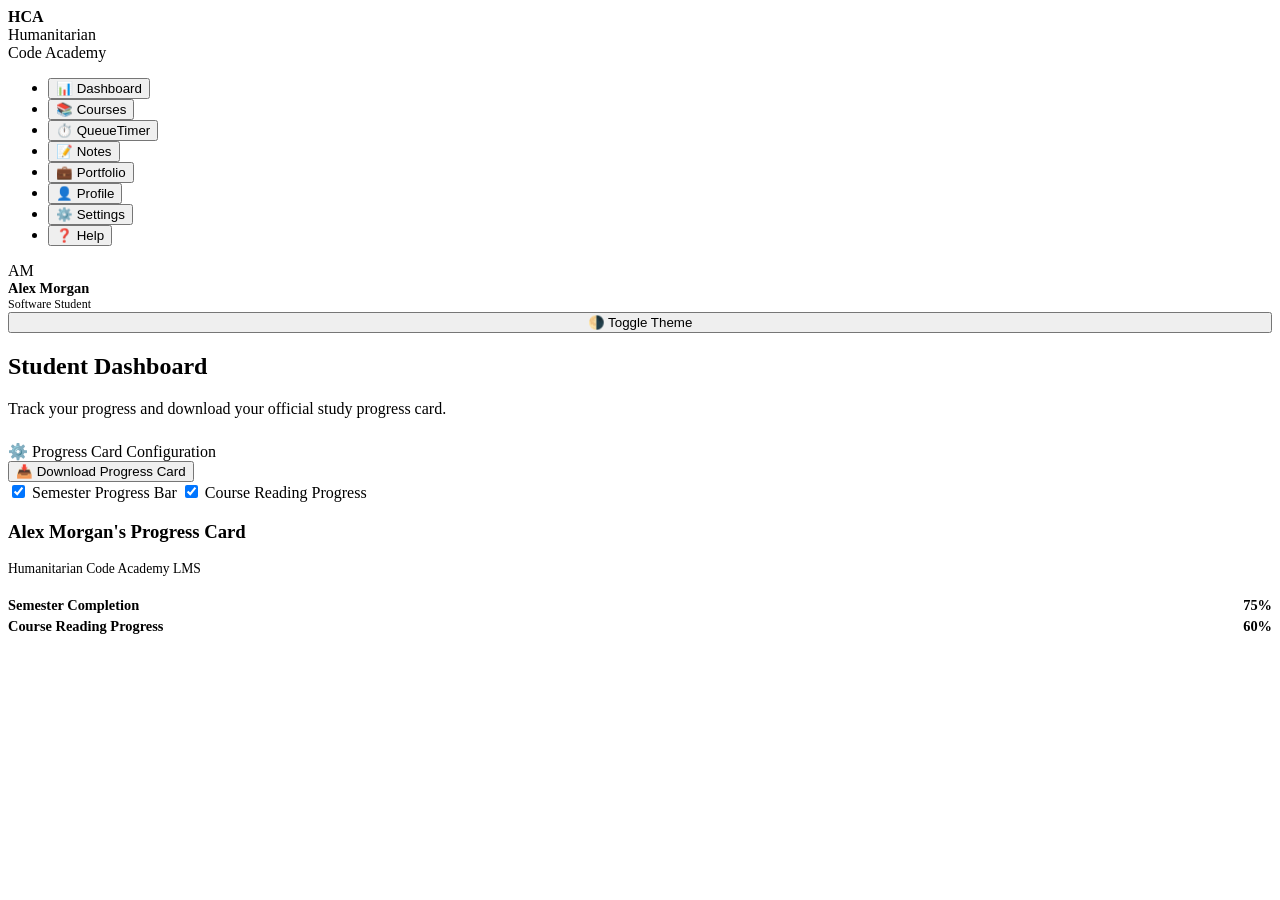
==== commit daab3c71: "Update fmt.Println message from 'Hello' to 'Goodbye'" ====
--- a/hcalms.html
+++ b/hcalms.html
@@ -1,458 +1,323 @@
 <!DOCTYPE html>
-<html lang="en" data-theme="light">
-
+<html lang="en" data-theme="dark">
 <head>
-  <meta charset="UTF-8">
-  <meta name="viewport" content="width=device-width, initial-scale=1.0">
-  <title>LMS — Humanitarian Code Academy</title>
-
-  <!-- FAVICON LOGO -->
-  <link rel="icon" type="image/png" href="assets/images/hca-favicon.png">
-
-  <!-- Google Fonts Imports -->
-  <link rel="preconnect" href="https://fonts.googleapis.com">
-  <link rel="preconnect" href="https://fonts.gstatic.com" crossorigin>
-  <link
-    href="https://fonts.googleapis.com/css2?family=DM+Sans:ital,wght@0,400;0,500;0,700;1,400&family=Google+Sans+Flex:wght@400;500;600;700&family=JetBrains+Mono:wght@400;600&family=Playfair+Display:ital,wght@0,600;0,700;1,400&family=Plus+Jakarta+Sans:wght@400;500;600;700;800&family=Poppins:wght@400;500;600;700&family=Space+Grotesk:wght@500;600;700&display=swap"
-    rel="stylesheet">
-
-  <!-- Font Awesome Icons -->
-  <link rel="stylesheet" href="https://cdnjs.cloudflare.com/ajax/libs/font-awesome/6.5.1/css/all.min.css">
-
-  <link rel="stylesheet" href="css/lms-style.css">
+    <meta charset="UTF-8">
+    <meta name="viewport" content="width=device-width, initial-scale=1.0">
+    <title>Humanitarian Code Academy - LMS</title>
+    <!-- Google Fonts -->
+    <link rel="preconnect" href="https://fonts.googleapis.com">
+    <link rel="preconnect" href="https://fonts.gstatic.com" crossorigin>
+    <link href="https://fonts.googleapis.com/css2?family=Plus+Jakarta+Sans:wght@400;500;600;700&family=Space+Grotesk:wght@600;700;800&display=swap" rel="stylesheet">
+    <link rel="stylesheet" href="lms-style.css">
 </head>
-
 <body>
-
-  <!-- LOAD SCREEN -->
-  <div id="loader">
-    <div class="loader-logo-placeholder">
-      <div class="loader-spinner"></div>
-      <img src="assets/images/hca-load-icon.png" class="load-icon" alt="HCA Loader">
+    <div class="app-container">
+        <!-- Sidebar / Mobile Navigation -->
+        <nav class="sidebar">
+            <div class="brand-header">
+                <div class="user-avatar" style="background: var(--plum); font-weight: 800;">HCA</div>
+                <div>
+                    <div class="brand-title">Humanitarian</div>
+                    <div class="brand-subtitle">Code Academy</div>
+                </div>
+            </div>
+
+            <ul class="nav-list">
+                <li class="nav-item active">
+                    <button type="button" onclick="switchTab('dashboard')" id="nav-dashboard">
+                        <span class="nav-icon">📊</span>
+                        <span class="nav-label">Dashboard</span>
+                    </button>
+                </li>
+                <li class="nav-item">
+                    <button type="button" onclick="switchTab('courses')" id="nav-courses">
+                        <span class="nav-icon">📚</span>
+                        <span class="nav-label">Courses</span>
+                    </button>
+                </li>
+                <li class="nav-item">
+                    <button type="button" onclick="switchTab('timer')" id="nav-timer">
+                        <span class="nav-icon">⏱️</span>
+                        <span class="nav-label">QueueTimer</span>
+                    </button>
+                </li>
+                <li class="nav-item">
+                    <button type="button" onclick="switchTab('notes')" id="nav-notes">
+                        <span class="nav-icon">📝</span>
+                        <span class="nav-label">Notes</span>
+                    </button>
+                </li>
+                <li class="nav-item">
+                    <button type="button" onclick="switchTab('portfolio')" id="nav-portfolio">
+                        <span class="nav-icon">💼</span>
+                        <span class="nav-label">Portfolio</span>
+                    </button>
+                </li>
+                <li class="nav-item">
+                    <button type="button" onclick="switchTab('profile')" id="nav-profile">
+                        <span class="nav-icon">👤</span>
+                        <span class="nav-label">Profile</span>
+                    </button>
+                </li>
+                <li class="nav-item">
+                    <button type="button" onclick="switchTab('settings')" id="nav-settings">
+                        <span class="nav-icon">⚙️</span>
+                        <span class="nav-label">Settings</span>
+                    </button>
+                </li>
+                <li class="nav-item">
+                    <button type="button" onclick="switchTab('help')" id="nav-help">
+                        <span class="nav-icon">❓</span>
+                        <span class="nav-label">Help</span>
+                    </button>
+                </li>
+            </ul>
+
+            <div class="sidebar-footer">
+                <div class="user-badge">
+                    <div class="user-avatar">AM</div>
+                    <div>
+                        <div class="user-name" style="font-weight: 700; font-size: 0.9rem;">Alex Morgan</div>
+                        <div class="user-title" style="font-size: 0.75rem; color: var(--ink-dim);">Software Student</div>
+                    </div>
+                </div>
+                <button type="button" class="btn-secondary" onclick="toggleTheme()" style="width: 100%; cursor: pointer;">
+                    🌗 Toggle Theme
+                </button>
+            </div>
+        </nav>
+
+        <!-- Main Workspace -->
+        <main class="main-content">
+
+            <!-- DASHBOARD TAB -->
+            <section id="sec-dashboard" class="tab-content">
+                <h2>Student Dashboard</h2>
+                <p style="color: var(--ink-dim); margin-bottom: 1.5rem;">Track your progress and download your official study progress card.</p>
+
+                <!-- Progress Card Configuration & Export -->
+                <div class="progress-card-config-wrapper">
+                    <div class="progress-card-header">
+                        <div class="progress-card-title">
+                            <span>⚙️ Progress Card Configuration</span>
+                        </div>
+                        <button type="button" class="btn-primary" onclick="downloadProgressCard()">
+                            📥 Download Progress Card
+                        </button>
+                    </div>
+
+                    <div class="progress-card-toggles">
+                        <label class="checkbox-label">
+                            <input type="checkbox" id="toggleSemesterBar" checked onchange="updateProgressView()">
+                            Semester Progress Bar
+                        </label>
+                        <label class="checkbox-label">
+                            <input type="checkbox" id="toggleCourseReading" checked onchange="updateProgressView()">
+                            Course Reading Progress
+                        </label>
+                    </div>
+
+                    <!-- Printable Progress Card Area -->
+                    <div class="printable-progress-card" id="printable-progress-card">
+                        <h3 id="displayStudentName">Alex Morgan's Progress Card</h3>
+                        <p style="color: var(--ink-dim); font-size: 0.85rem; margin-bottom: 1.25rem;">Humanitarian Code Academy LMS</p>
+
+                        <div id="semProgressBarBlock">
+                            <div style="display: flex; justify-content: space-between; font-weight: 700; font-size: 0.9rem; margin-bottom: 0.25rem;">
+                                <span>Semester Completion</span>
+                                <span>75%</span>
+                            </div>
+                            <div class="progress-bar-container">
+                                <div class="progress-bar-fill" style="width: 75%;"></div>
+                            </div>
+                        </div>
+
+                        <div id="courseReadingBlock">
+                            <div style="display: flex; justify-content: space-between; font-weight: 700; font-size: 0.9rem; margin-bottom: 0.25rem;">
+                                <span>Course Reading Progress</span>
+                                <span>60%</span>
+                            </div>
+                            <div class="progress-bar-container">
+                                <div class="progress-bar-fill" style="width: 60%; background: var(--gold);"></div>
+                            </div>
+                        </div>
+                    </div>
+                </div>
+            </section>
+
+            <!-- COURSES TAB -->
+            <section id="sec-courses" class="tab-content" style="display: none;">
+                <h2>Enrolled Courses</h2>
+                <br>
+                <div class="card">
+                    <h3>CS101: Web Development Fundamentals</h3>
+                    <p style="color: var(--ink-dim); margin-top: 0.5rem;">HTML5, CSS3, JavaScript ES6+, and responsive UI architecture.</p>
+                </div>
+                <div class="card">
+                    <h3>CS202: Data Structures & Algorithms</h3>
+                    <p style="color: var(--ink-dim); margin-top: 0.5rem;">Arrays, Linked Lists, Trees, Dynamic Programming, and Time Complexity.</p>
+                </div>
+            </section>
+
+            <!-- QUEUETIMER TAB -->
+            <section id="sec-timer" class="tab-content" style="display: none;">
+                <div class="timer-workspace-container">
+                    <div class="timer-top-actions">
+                        <button type="button" class="icon-action-btn" title="Settings">⚙️</button>
+                        <button type="button" class="icon-action-btn" title="Reset" onclick="resetTimer()">🔄</button>
+                    </div>
+
+                    <div class="timer-dial-outer">
+                        <div class="timer-digits" id="timerDisplay">25:00</div>
+                        <div class="timer-mode-pill" id="timerModeBadge">FOCUS SESSION</div>
+                    </div>
+
+                    <div class="timer-quick-add">
+                        <button type="button" class="time-chip-btn" onclick="addTimeMinutes(1)">+1 min</button>
+                        <button type="button" class="time-chip-btn" onclick="addTimeMinutes(5)">+5 min</button>
+                        <button type="button" class="time-chip-btn" onclick="addTimeMinutes(10)">+10 min</button>
+                    </div>
+
+                    <div class="timer-playback-controls">
+                        <button type="button" class="btn-play-large" id="playPauseBtn" onclick="toggleTimer()">▶</button>
+                    </div>
+
+                    <div class="queue-section">
+                        <div class="queue-header">
+                            <h4 style="font-weight: 700;">Task Queue</h4>
+                            <span style="font-size: 0.8rem; color: var(--ink-dim);" id="queueCountLabel">0 Items</span>
+                        </div>
+                        <div id="queueList"></div>
+
+                        <div class="queue-add-row">
+                            <input type="text" id="queueTaskInput" placeholder="New session task..." style="flex: 2;">
+                            <select id="queueDurationSelect" style="flex: 1;">
+                                <option value="15">15 min</option>
+                                <option value="25" selected>25 min</option>
+                                <option value="45">45 min</option>
+                                <option value="60">60 min</option>
+                            </select>
+                            <button type="button" class="btn-primary" onclick="addQueueTask()">Add</button>
+                        </div>
+                    </div>
+                </div>
+            </section>
+
+            <!-- NOTES TAB -->
+            <section id="sec-notes" class="tab-content" style="display: none;">
+                <div class="notes-header-bar">
+                    <h2>Study Notes</h2>
+                    <button type="button" class="btn-primary" onclick="addNewNote()">+ New Note</button>
+                </div>
+
+                <div class="notes-controls-row">
+                    <input type="text" id="notesSearchInput" class="notes-search-input" placeholder="🔍 Search notes by keyword..." onkeyup="filterNotes()">
+                    <div class="notes-filter-pills">
+                        <button type="button" class="filter-pill active" onclick="setNotesFilter('all', this)">All Notes</button>
+                        <button type="button" class="filter-pill" onclick="setNotesFilter('starred', this)">Starred</button>
+                        <button type="button" class="filter-pill" onclick="setNotesFilter('recent', this)">Recent</button>
+                    </div>
+                </div>
+
+                <div id="notesContainer">
+                    <div class="note-card-item" data-starred="true">
+                        <div class="note-card-title">📌 JavaScript Closures & Scope</div>
+                        <div class="note-card-excerpt">A closure gives you access to an outer function's scope from an inner function. In JavaScript, closures are created every time a function is created...</div>
+                        <div class="note-tag-chips">
+                            <span class="tag-chip">JavaScript</span>
+                            <span class="tag-chip">Web Dev</span>
+                        </div>
+                    </div>
+
+                    <div class="note-card-item" data-starred="false">
+                        <div class="note-card-title">📝 CSS Grid vs Flexbox Rules</div>
+                        <div class="note-card-excerpt">Flexbox is designed for one-dimensional layouts (rows or columns), while Grid is designed for two-dimensional layouts (rows and columns simultaneously)...</div>
+                        <div class="note-tag-chips">
+                            <span class="tag-chip">CSS</span>
+                            <span class="tag-chip">Frontend</span>
+                        </div>
+                    </div>
+                </div>
+            </section>
+
+            <!-- PORTFOLIO TAB -->
+            <section id="sec-portfolio" class="tab-content" style="display: none;">
+                <h2>Portfolio & Profiles</h2>
+                <p style="color: var(--ink-dim); margin-bottom: 1.5rem;">Manage your public project portfolio links and online social profiles.</p>
+
+                <div class="portfolio-manager-card">
+                    <h3>Social & Developer Links</h3>
+                    <p style="color: var(--ink-dim); font-size: 0.85rem; margin-bottom: 1.25rem;">
+                        Add links to your public platforms (GitHub, LinkedIn, Personal Site, CodePen, etc.).
+                    </p>
+
+                    <form id="socialLinksForm" class="social-links-form" onsubmit="addSocialLink(event)">
+                        <input type="text" id="platformName" placeholder="Platform (e.g. GitHub)" required>
+                        <input type="url" id="platformUrl" placeholder="URL (e.g. https://github.com/alexmorgan)" required>
+                        <button type="submit" class="btn-primary">+ Add Link</button>
+                    </form>
+
+                    <div id="socialLinksList">
+                        <div class="social-link-row">
+                            <div class="social-link-info">
+                                <span class="social-platform-badge">GitHub:</span>
+                                <a href="https://github.com" target="_blank" class="social-link-url">https://github.com/alexmorgan</a>
+                            </div>
+                            <button type="button" class="btn-secondary" onclick="removeSocialLink(this)">Remove</button>
+                        </div>
+                        <div class="social-link-row">
+                            <div class="social-link-info">
+                                <span class="social-platform-badge">LinkedIn:</span>
+                                <a href="https://linkedin.com" target="_blank" class="social-link-url">https://linkedin.com/in/alexmorgan</a>
+                            </div>
+                            <button type="button" class="btn-secondary" onclick="removeSocialLink(this)">Remove</button>
+                        </div>
+                    </div>
+                </div>
+            </section>
+
+            <!-- PROFILE TAB -->
+            <section id="sec-profile" class="tab-content" style="display: none;">
+                <h2>Student Profile</h2>
+                <br>
+                <div class="profile-editor-card">
+                    <h3>Edit Profile Details</h3>
+                    <br>
+                    <div class="profile-form-group">
+                        <label for="profileNameInput">Full Name</label>
+                        <input type="text" id="profileNameInput" value="Alex Morgan" placeholder="Enter full name">
+                    </div>
+                    <div class="profile-form-group">
+                        <label for="profileTitleInput">Title / Major</label>
+                        <input type="text" id="profileTitleInput" value="Software Engineering Student" placeholder="Enter title or major">
+                    </div>
+                    <button type="button" class="btn-primary" onclick="saveProfileInfo()">Save Profile</button>
+                </div>
+            </section>
+
+            <!-- SETTINGS TAB -->
+            <section id="sec-settings" class="tab-content" style="display: none;">
+                <h2>System Settings</h2>
+                <br>
+                <div class="card">
+                    <h3>Preferences</h3>
+                    <p style="color: var(--ink-dim); margin-top: 0.5rem;">Configure notification behavior, dark mode defaults, and LMS syncing.</p>
+                </div>
+            </section>
+
+            <!-- HELP TAB -->
+            <section id="sec-help" class="tab-content" style="display: none;">
+                <h2>Help & Support</h2>
+                <br>
+                <div class="card">
+                    <h3>Need Assistance?</h3>
+                    <p style="color: var(--ink-dim); margin-top: 0.5rem;">Contact support at support@humanitariancode.org or consult our student knowledge base.</p>
+                </div>
+            </section>
+
+        </main>
     </div>
-    <div style="text-align: center;">
-      <h3 class="brand-font" style="color:var(--ink); font-size: 1.3rem;">Humanitarian Code Academy</h3>
-      <p style="font-size:0.88rem; color:var(--ink-dim); margin-top:0.25rem;">Code With Purpose · Initializing LMS...</p>
-    </div>
-  </div>
-
-  <div class="app-container">
-
-    <!-- NAVIGATION SIDEBAR -->
-    <nav class="sidebar">
-      <div>
-        <div class="brand-header">
-          <a href="#" style="text-decoration:none; color:inherit; display:flex; align-items:center; gap:0.85rem;">
-            <div class="website-logo-placeholder"><img src="assets/images/hca-badge-logo.png" alt="HCA Logo"></div>
-            <div>
-              <div class="brand-title brand-font">HCA LMS</div>
-              <div class="brand-subtitle">Code With Purpose</div>
-            </div>
-          </a>
-        </div>
-
-        <ul class="nav-list">
-          <li class="nav-item active" data-tab="dashboard">
-            <button title="Dashboard"><i class="fa-solid fa-chart-pie nav-icon"></i><span class="nav-label">Dashboard</span></button>
-          </li>
-          <li class="nav-item" data-tab="attendance">
-            <button title="Attendance"><i class="fa-solid fa-calendar-check nav-icon"></i><span class="nav-label">Attendance</span></button>
-          </li>
-          <li class="nav-item" data-tab="quests">
-            <button title="Quests & Modules"><i class="fa-solid fa-list-check nav-icon"></i><span class="nav-label">Quests & Modules</span></button>
-          </li>
-          <li class="nav-item" data-tab="mycourse">
-            <button title="My Course"><i class="fa-solid fa-book-bookmark nav-icon"></i><span class="nav-label">My Course</span></button>
-          </li>
-          <li class="nav-item" data-tab="schedule">
-            <button title="Schedule"><i class="fa-regular fa-clock nav-icon"></i><span class="nav-label">Schedule</span></button>
-          </li>
-          <li class="nav-item" data-tab="portfolio">
-            <button title="Portfolio"><i class="fa-solid fa-briefcase nav-icon"></i><span class="nav-label">Portfolio</span></button>
-          </li>
-          <li class="nav-item" data-tab="notepad">
-            <button title="Notepad"><i class="fa-solid fa-note-sticky nav-icon"></i><span class="nav-label">Notepad</span></button>
-          </li>
-          <li class="nav-item" data-tab="timers">
-            <button title="Study Timers"><i class="fa-solid fa-stopwatch nav-icon"></i><span class="nav-label">Study Timers</span></button>
-          </li>
-          <li class="nav-item" data-tab="settings">
-            <button title="Settings"><i class="fa-solid fa-sliders nav-icon"></i><span class="nav-label">Settings</span></button>
-          </li>
-        </ul>
-      </div>
-
-      <div class="sidebar-footer">
-        <div class="user-badge">
-          <div class="user-avatar" id="sidebar-avatar-initial">D</div>
-          <div class="user-info">
-            <div class="user-name" id="sidebar-user-name">Developer</div>
-            <div class="user-title" id="sidebar-user-title">Aspiring Developer</div>
-          </div>
-        </div>
-        <button class="btn-secondary" id="theme-toggle-btn" onclick="toggleQuickTheme()" style="width:100%; justify-content:center; padding:0.5rem;">
-          <span id="theme-icon"><i class="fa-solid fa-moon"></i></span> <span id="theme-text">Toggle Theme</span>
-        </button>
-      </div>
-    </nav>
-
-    <!-- MAIN CONTENT -->
-    <main class="main-content">
-
-      <!-- TOP BAR -->
-      <div class="top-bar">
-        <div class="page-title-group">
-          <h1 id="page-heading">Dashboard</h1>
-          <p id="page-subheading">Track your study time, attendance consistency, and course progression</p>
-        </div>
-      </div>
-
-      <!-- TAB 1: DASHBOARD -->
-      <section id="tab-dashboard" class="tab-pane active">
-        <div class="card" style="background: linear-gradient(135deg, var(--plum-dark), var(--plum)); color: #FFF;">
-          <div style="display:flex; justify-content:space-between; align-items:center; flex-wrap:wrap; gap:1rem;">
-            <div>
-              <span style="font-size:0.75rem; text-transform:uppercase; letter-spacing:0.1em; opacity:0.85;">Welcome Back</span>
-              <h2 class="brand-font" id="dash-user-name" style="font-size:2rem; margin:0.25rem 0;">Developer</h2>
-            </div>
-            <div style="background:rgba(255,255,255,0.12); padding:0.6rem 1.25rem; border-radius:12px; border:1px solid rgba(255,255,255,0.2);" class="brand-font">
-              Humanitarian Code Academy LMS
-            </div>
-          </div>
-          <p style="font-size:1rem; opacity:0.95; margin-top:0.75rem;">Current Rank: <strong id="dash-user-title" style="color:var(--gold);">Aspiring Developer</strong></p>
-        </div>
-
-        <div class="grid-3">
-          <div class="card stat-card">
-            <span class="stat-label"><i class="fa-solid fa-hourglass-half" style="color:var(--gold);"></i> Total Time Studied</span>
-            <div class="stat-value" id="dash-total-study-time">0h 0m 0s</div>
-            <span class="stat-subtext">Tracked from timers named "Study"</span>
-          </div>
-
-          <div class="card stat-card">
-            <span class="stat-label"><i class="fa-solid fa-calendar-check" style="color:var(--sage);"></i> Days Studied</span>
-            <div class="stat-value" id="dash-days-studied">0 Days</div>
-            <span class="stat-subtext">Recorded in Attendance Log</span>
-          </div>
-
-          <div class="card stat-card">
-            <span class="stat-label"><i class="fa-solid fa-check-double" style="color:var(--plum-accent);"></i> Quests Completed</span>
-            <div class="stat-value" id="dash-quests-completed">0</div>
-            <span class="stat-subtext">Study & Lab Quests finished</span>
-          </div>
-        </div>
-
-        <div class="card" id="dash-progress-card-container">
-          <div style="display:flex; justify-content:space-between; align-items:center; margin-bottom:1.25rem;">
-            <h4 id="progress-card-title" class="brand-font" style="font-size:1.1rem;"><i class="fa-solid fa-chart-line"></i> Course Progression Overview</h4>
-            <button class="btn-secondary" onclick="switchTab('settings')" style="font-size:0.8rem; padding:0.35rem 0.75rem;">Customize Card</button>
-          </div>
-          <div id="progress-card-body"></div>
-        </div>
-
-        <div class="card">
-          <h3 class="brand-font"><i class="fa-solid fa-bolt" style="color:var(--gold);"></i> Today's Quick Attendance Check-in</h3>
-          <div id="dash-attendance-quick-widget" style="margin-top:1rem;"></div>
-        </div>
-      </section>
-
-      <!-- TAB 2: ATTENDANCE -->
-      <section id="tab-attendance" class="tab-pane">
-        <div class="card">
-          <div style="display:flex; justify-content:space-between; align-items:center; flex-wrap:wrap; gap:1rem; margin-bottom:1.5rem;">
-            <div>
-              <h2 class="brand-font">Attendance Log</h2>
-              <p style="font-size:0.9rem; color:var(--ink-dim);">Mark or unmark any day you studied. You can freely edit past days if you forgot to mark them!</p>
-            </div>
-            <div style="display:flex; gap:0.6rem; align-items:center;">
-              <button class="btn-secondary" onclick="changeAttendanceMonth(-1)"><i class="fa-solid fa-chevron-left"></i></button>
-              <span id="attendance-month-year" class="brand-font" style="font-weight:700; min-width:150px; text-align:center; font-size:1.05rem;"></span>
-              <button class="btn-secondary" onclick="changeAttendanceMonth(1)"><i class="fa-solid fa-chevron-right"></i></button>
-            </div>
-          </div>
-
-          <div class="attendance-grid-header">
-            <div>Sun</div><div>Mon</div><div>Tue</div><div>Wed</div><div>Thu</div><div>Fri</div><div>Sat</div>
-          </div>
-          <div class="attendance-calendar-grid" id="attendance-calendar-grid"></div>
-
-          <div style="display:flex; gap:2rem; margin-top:2rem; font-size:0.9rem; justify-content:center;">
-            <div style="display:flex; align-items:center; gap:0.5rem;">
-              <span style="width:14px; height:14px; border-radius:50%; background:var(--sage); display:inline-block;"></span> Studied (Present)
-            </div>
-            <div style="display:flex; align-items:center; gap:0.5rem;">
-              <span style="width:14px; height:14px; border-radius:50%; background:var(--rust); display:inline-block;"></span> Not Studied (Absent)
-            </div>
-            <div style="display:flex; align-items:center; gap:0.5rem;">
-              <span style="width:14px; height:14px; border-radius:50%; background:var(--surface2); border:1px solid var(--line); display:inline-block;"></span> Unmarked
-            </div>
-          </div>
-        </div>
-      </section>
-
-      <!-- TAB 3: QUESTS & MODULES -->
-      <section id="tab-quests" class="tab-pane">
-        <div class="card">
-          <div style="display:flex; justify-content:space-between; align-items:center; flex-wrap:wrap; gap:1rem; margin-bottom:1.25rem;">
-            <div>
-              <h2 class="brand-font">Study Modules & Weekly Quests</h2>
-              <p style="font-size:0.9rem; color:var(--ink-dim);">Customize your semesters, weeks, and quest items with full CRUD controls.</p>
-            </div>
-            <div style="display:flex; gap:0.6rem;">
-              <button class="btn-primary" onclick="openAddSemesterModal()"><i class="fa-solid fa-plus"></i> Add Semester</button>
-            </div>
-          </div>
-
-          <div id="semester-tabs-bar" style="display:flex; gap:0.6rem; flex-wrap:wrap; margin-bottom:1.25rem;"></div>
-
-          <div id="semester-detail-header" class="card" style="background:var(--surface2); margin-bottom:1.25rem;"></div>
-
-          <div style="display:flex; justify-content:space-between; align-items:center; margin-bottom:1rem;">
-            <h3 class="brand-font">Weeks in Selected Semester</h3>
-            <button class="btn-secondary" onclick="openAddWeekModal()"><i class="fa-solid fa-plus"></i> Add Week</button>
-          </div>
-
-          <div id="weeks-accordion-container"></div>
-        </div>
-      </section>
-
-      <!-- TAB 4: MY COURSE -->
-      <section id="tab-mycourse" class="tab-pane">
-        <div class="card">
-          <div style="display:flex; justify-content:space-between; align-items:center; flex-wrap:wrap; gap:1rem; margin-bottom:1.25rem;">
-            <div>
-              <h2 class="brand-font">Course Learning Materials</h2>
-              <p style="font-size:0.9rem; color:var(--ink-dim);">Manage books, links, dynamic learning materials, and track chapter progress.</p>
-            </div>
-            <button class="btn-primary" onclick="openAddMaterialModal()"><i class="fa-solid fa-plus"></i> Add Material</button>
-          </div>
-
-          <div style="margin-bottom:1.5rem; display:flex; align-items:center; gap:0.75rem;">
-            <label style="font-weight:600; font-size:0.95rem;">Select Semester:</label>
-            <select id="course-semester-select" onchange="renderMyCourse()" style="padding:0.5rem 1rem; border-radius:8px; border:1px solid var(--line); background:var(--surface); color:var(--ink); font-size:0.9rem;"></select>
-          </div>
-
-          <div id="course-materials-grid" class="grid-2"></div>
-        </div>
-      </section>
-
-      <!-- TAB 5: SCHEDULE -->
-      <section id="tab-schedule" class="tab-pane">
-        <div class="card">
-          <div style="display:flex; justify-content:space-between; align-items:center; flex-wrap:wrap; gap:1rem; margin-bottom:1.25rem;">
-            <div>
-              <h2 class="brand-font">Schedule Manager</h2>
-              <p style="font-size:0.9rem; color:var(--ink-dim);">Configure your custom daily routine and weekly timetable.</p>
-            </div>
-            <button class="btn-primary" onclick="openAddScheduleModal()"><i class="fa-solid fa-plus"></i> Add Schedule Entry</button>
-          </div>
-
-          <div style="display:flex; gap:0.6rem; margin-bottom:1.5rem;">
-            <button class="btn-secondary" id="sched-btn-daily" onclick="toggleScheduleTab('daily')">Daily Routine</button>
-            <button class="btn-secondary" id="sched-btn-weekly" onclick="toggleScheduleTab('weekly')">Weekly Schedule</button>
-          </div>
-
-          <div id="schedule-list-container"></div>
-        </div>
-      </section>
-
-      <!-- TAB 6: PORTFOLIO -->
-      <section id="tab-portfolio" class="tab-pane">
-        <div class="card" style="background: linear-gradient(135deg, var(--plum-dark), var(--plum)); color: #fff;">
-          <div style="display:flex; justify-content:space-between; align-items:center; flex-wrap:wrap; gap:1rem;">
-            <div>
-              <span style="font-size:0.75rem; text-transform:uppercase; letter-spacing:0.1em; opacity:0.85;">Rank & Achievement Title</span>
-              <h2 class="brand-font" id="portfolio-title-display" style="font-size:1.8rem; color:var(--gold); margin-top:0.25rem;">Aspiring Developer</h2>
-            </div>
-            <button class="btn-secondary" onclick="openSocialProfilesModal()"><i class="fa-solid fa-share-nodes"></i> Manage Social Profiles</button>
-          </div>
-          <div id="portfolio-socials-bar" style="display:flex; gap:0.85rem; margin-top:1.25rem; flex-wrap:wrap;"></div>
-        </div>
-
-        <div class="card">
-          <h3 class="brand-font"><i class="fa-solid fa-graduation-cap" style="color:var(--plum-accent);"></i> Skills Acquired (From Completed Quests)</h3>
-          <div id="portfolio-skills-container" style="display:flex; gap:0.6rem; flex-wrap:wrap; margin-top:1rem;"></div>
-        </div>
-
-        <div class="grid-2">
-          <div class="card">
-            <div style="display:flex; justify-content:space-between; align-items:center; margin-bottom:1rem;">
-              <h4 class="brand-font"><i class="fa-solid fa-code" style="color:var(--sage);"></i> Code Labs Submissions</h4>
-              <button class="btn-secondary" onclick="openAddSubmissionModal('codelab')" style="font-size:0.8rem; padding:0.35rem 0.75rem;">Submit Lab Link</button>
-            </div>
-            <div id="portfolio-codelabs-list"></div>
-          </div>
-
-          <div class="card">
-            <div style="display:flex; justify-content:space-between; align-items:center; margin-bottom:1rem;">
-              <h4 class="brand-font"><i class="fa-solid fa-diagram-project" style="color:var(--gold);"></i> Projects Submissions</h4>
-              <button class="btn-secondary" onclick="openAddSubmissionModal('project')" style="font-size:0.8rem; padding:0.35rem 0.75rem;">Submit Project Link</button>
-            </div>
-            <div id="portfolio-projects-list"></div>
-          </div>
-        </div>
-      </section>
-
-      <!-- TAB 7: NOTEPAD -->
-      <section id="tab-notepad" class="tab-pane">
-        <div class="notepad-layout">
-          <div class="notepad-sidebar card">
-            <div style="display:flex; justify-content:space-between; align-items:center; margin-bottom:1rem;">
-              <h4 class="brand-font">My Notes</h4>
-              <button class="btn-primary" onclick="createNewNote()" style="padding:0.35rem 0.75rem; font-size:0.85rem;"><i class="fa-solid fa-plus"></i> New</button>
-            </div>
-            <input type="text" id="note-search-input" placeholder="Search notes or tags..." oninput="renderNotesList()" style="width:100%; padding:0.5rem 0.75rem; border-radius:8px; border:1px solid var(--line); font-size:0.88rem; margin-bottom:1rem; background:var(--surface); color:var(--ink);">
-            <div id="notes-list-container" class="notes-list"></div>
-          </div>
-
-          <div class="notepad-workspace card">
-            <div class="note-meta-bar">
-              <input type="text" id="note-title-input" placeholder="Note Title..." onchange="saveCurrentNoteMeta()">
-              <input type="text" id="note-tags-input" placeholder="Tags (e.g. html, css)..." onchange="saveCurrentNoteMeta()">
-              <label style="display:flex; align-items:center; gap:0.4rem; font-size:0.88rem;">
-                <input type="checkbox" id="note-publish-checkbox" onchange="saveCurrentNoteMeta()"> Published
-              </label>
-              <button class="btn-secondary" onclick="deleteCurrentNote()" style="color:var(--rust); border-color:var(--rust);"><i class="fa-solid fa-trash"></i></button>
-            </div>
-
-            <div class="notepad-toolbar" id="notepad-toolbar">
-              <select onchange="applyNoteFormat('formatBlock', this.value); this.selectedIndex=0;" title="Block Style">
-                <option value="" disabled selected>Style</option>
-                <option value="H1">Title (H1)</option>
-                <option value="H2">Heading 1 (H2)</option>
-                <option value="H3">Heading 2 (H3)</option>
-                <option value="P">Paragraph</option>
-                <option value="PRE">Code Block</option>
-              </select>
-
-              <select onchange="applyNoteFontFamily(this.value);" title="Font Family">
-                <option value="Plus Jakarta Sans">Plus Jakarta Sans</option>
-                <option value="Poppins">Poppins</option>
-                <option value="DM Sans">DM Sans</option>
-                <option value="JetBrains Mono">JetBrains Mono</option>
-                <option value="Playfair Display">Playfair Display</option>
-                <option value="Space Grotesk">Space Grotesk</option>
-              </select>
-
-              <select onchange="applyNoteFontSize(this.value);" title="Font Size">
-                <option value="12px">12px</option>
-                <option value="14px">14px</option>
-                <option value="16px" selected>16px</option>
-                <option value="18px">18px</option>
-                <option value="22px">22px</option>
-              </select>
-
-              <button onclick="applyNoteFormat('bold')" title="Bold"><i class="fa-solid fa-bold"></i></button>
-              <button onclick="applyNoteFormat('italic')" title="Italic"><i class="fa-solid fa-italic"></i></button>
-              <button onclick="applyNoteFormat('underline')" title="Underline"><i class="fa-solid fa-underline"></i></button>
-              <button onclick="applyNoteFormat('strikeThrough')" title="Strikethrough"><i class="fa-solid fa-strikethrough"></i></button>
-
-              <button onclick="applyNoteFormat('justifyLeft')" title="Align Left"><i class="fa-solid fa-align-left"></i></button>
-              <button onclick="applyNoteFormat('justifyCenter')" title="Align Center"><i class="fa-solid fa-align-center"></i></button>
-              <button onclick="applyNoteFormat('justifyRight')" title="Align Right"><i class="fa-solid fa-align-right"></i></button>
-
-              <button onclick="applyNoteFormat('insertUnorderedList')" title="Bullet List"><i class="fa-solid fa-list-ul"></i></button>
-              <button onclick="applyNoteFormat('insertOrderedList')" title="Numbered List"><i class="fa-solid fa-list-ol"></i></button>
-              <button onclick="insertNoteChecklist()" title="Checklist"><i class="fa-solid fa-square-check"></i></button>
-
-              <select onchange="applyNoteLineHeight(this.value);" title="Line Height">
-                <option value="1.3">Line Height: 1.3</option>
-                <option value="1.6" selected>Line Height: 1.6</option>
-                <option value="2.0">Line Height: 2.0</option>
-              </select>
-
-              <button onclick="insertNoteKbd()" title="KBD Text"><i class="fa-solid fa-keyboard"></i></button>
-              <button onclick="insertNoteImagePrompt()" title="Insert Picture"><i class="fa-solid fa-image"></i></button>
-              <button onclick="insertNoteExternalLinkPrompt()" title="Add Link"><i class="fa-solid fa-link"></i></button>
-            </div>
-
-            <div id="note-editor-content" contenteditable="true" oninput="autoSaveCurrentNoteContent()" placeholder="Start typing your study notes here..."></div>
-          </div>
-        </div>
-      </section>
-
-      <!-- TAB 8: STUDY TIMERS -->
-      <section id="tab-timers" class="tab-pane">
-        <div class="card">
-          <div style="display:flex; justify-content:space-between; align-items:center; flex-wrap:wrap; gap:1rem; margin-bottom:1.25rem;">
-            <div>
-              <h2 class="brand-font">Study Timers Stack</h2>
-              <p style="font-size:0.9rem; color:var(--ink-dim);">Create, stack, duplicate, reorder, and run multiple study timers. Timers named "Study" automatically accumulate into your total study time!</p>
-            </div>
-            <button class="btn-primary" onclick="openAddTimerModal()"><i class="fa-solid fa-plus"></i> Add Timer</button>
-          </div>
-
-          <div id="timers-stack-container" class="timers-stack-grid"></div>
-        </div>
-      </section>
-
-      <!-- TAB 9: SETTINGS -->
-      <section id="tab-settings" class="tab-pane">
-        <div class="card">
-          <h2 class="brand-font">App Preferences & Display</h2>
-          <p style="font-size:0.9rem; color:var(--ink-dim); margin-bottom:1.75rem;">Customize theme, app-wide font family, text scaling, and dashboard card configuration.</p>
-
-          <div class="grid-2">
-            <div class="card" style="background:var(--surface2);">
-              <h4 class="brand-font"><i class="fa-solid fa-palette" style="color:var(--plum-accent);"></i> Theme Mode</h4>
-              <div style="display:flex; gap:0.6rem; margin-top:1rem;">
-                <button class="btn-secondary" onclick="setThemeMode('light')"><i class="fa-solid fa-sun"></i> Light</button>
-                <button class="btn-secondary" onclick="setThemeMode('dark')"><i class="fa-solid fa-moon"></i> Dark</button>
-              </div>
-            </div>
-
-            <div class="card" style="background:var(--surface2);">
-              <h4 class="brand-font"><i class="fa-solid fa-font" style="color:var(--plum-accent);"></i> App Font Family</h4>
-              <select id="setting-font-family" onchange="updateFontFamilySetting(this.value)" style="width:100%; margin-top:1rem; padding:0.6rem 0.85rem; border-radius:8px; border:1px solid var(--line); background:var(--surface); color:var(--ink); font-size:0.9rem;">
-                <option value="Plus Jakarta Sans">Plus Jakarta Sans</option>
-                <option value="Poppins">Poppins</option>
-                <option value="DM Sans">DM Sans</option>
-                <option value="Google Sans Flex">Google Sans Flex</option>
-                <option value="JetBrains Mono">JetBrains Mono</option>
-                <option value="Space Grotesk">Space Grotesk</option>
-                <option value="Playfair Display">Playfair Display</option>
-              </select>
-            </div>
-
-            <div class="card" style="background:var(--surface2);">
-              <h4 class="brand-font"><i class="fa-solid fa-text-height" style="color:var(--plum-accent);"></i> Base Font Size</h4>
-              <select id="setting-font-size" onchange="updateFontSizeSetting(this.value)" style="width:100%; margin-top:1rem; padding:0.6rem 0.85rem; border-radius:8px; border:1px solid var(--line); background:var(--surface); color:var(--ink); font-size:0.9rem;">
-                <option value="14px">Compact (14px)</option>
-                <option value="16px" selected>Standard (16px)</option>
-                <option value="18px">Large (18px)</option>
-              </select>
-            </div>
-
-            <div class="card" style="background:var(--surface2);">
-              <h4 class="brand-font"><i class="fa-solid fa-expand" style="color:var(--plum-accent);"></i> Interface Scale</h4>
-              <select id="setting-app-scale" onchange="updateAppScaleSetting(this.value)" style="width:100%; margin-top:1rem; padding:0.6rem 0.85rem; border-radius:8px; border:1px solid var(--line); background:var(--surface); color:var(--ink); font-size:0.9rem;">
-                <option value="0.9">Compact (90%)</option>
-                <option value="1.0" selected>Standard (100%)</option>
-                <option value="1.1">Expanded (110%)</option>
-              </select>
-            </div>
-          </div>
-
-          <div class="card" style="background:var(--surface2); margin-top:1.5rem;">
-            <h4 class="brand-font"><i class="fa-solid fa-sliders" style="color:var(--plum-accent);"></i> Progress Card Config</h4>
-            <div style="display:flex; gap:1.5rem; flex-wrap:wrap; margin-top:1rem;">
-              <label style="display:flex; align-items:center; gap:0.5rem;"><input type="checkbox" id="cfg-show-sem-prog" onchange="saveProgressCardConfig()"> Semester Progress Bar</label>
-              <label style="display:flex; align-items:center; gap:0.5rem;"><input type="checkbox" id="cfg-show-chapter-prog" onchange="saveProgressCardConfig()"> Course Reading Progress</label>
-            </div>
-          </div>
-
-          <div class="card" style="border-color:var(--rust); margin-top:1.5rem;">
-            <h4 style="color:var(--rust);" class="brand-font"><i class="fa-solid fa-triangle-exclamation"></i> Danger Zone</h4>
-            <p style="font-size:0.88rem; color:var(--ink-dim); margin-bottom:1.25rem;">Reset all quest states, study time, notes, timers, and custom data back to defaults.</p>
-            <button class="btn-primary" onclick="resetAllProgress()" style="background:var(--rust);"><i class="fa-solid fa-trash-arrow-up"></i> Reset All LMS Progress Data</button>
-          </div>
-        </div>
-      </section>
-
-    </main>
-  </div>
-
-  <script src="js/app.js"></script>
+
+    <script src="app.js"></script>
 </body>
-
 </html>
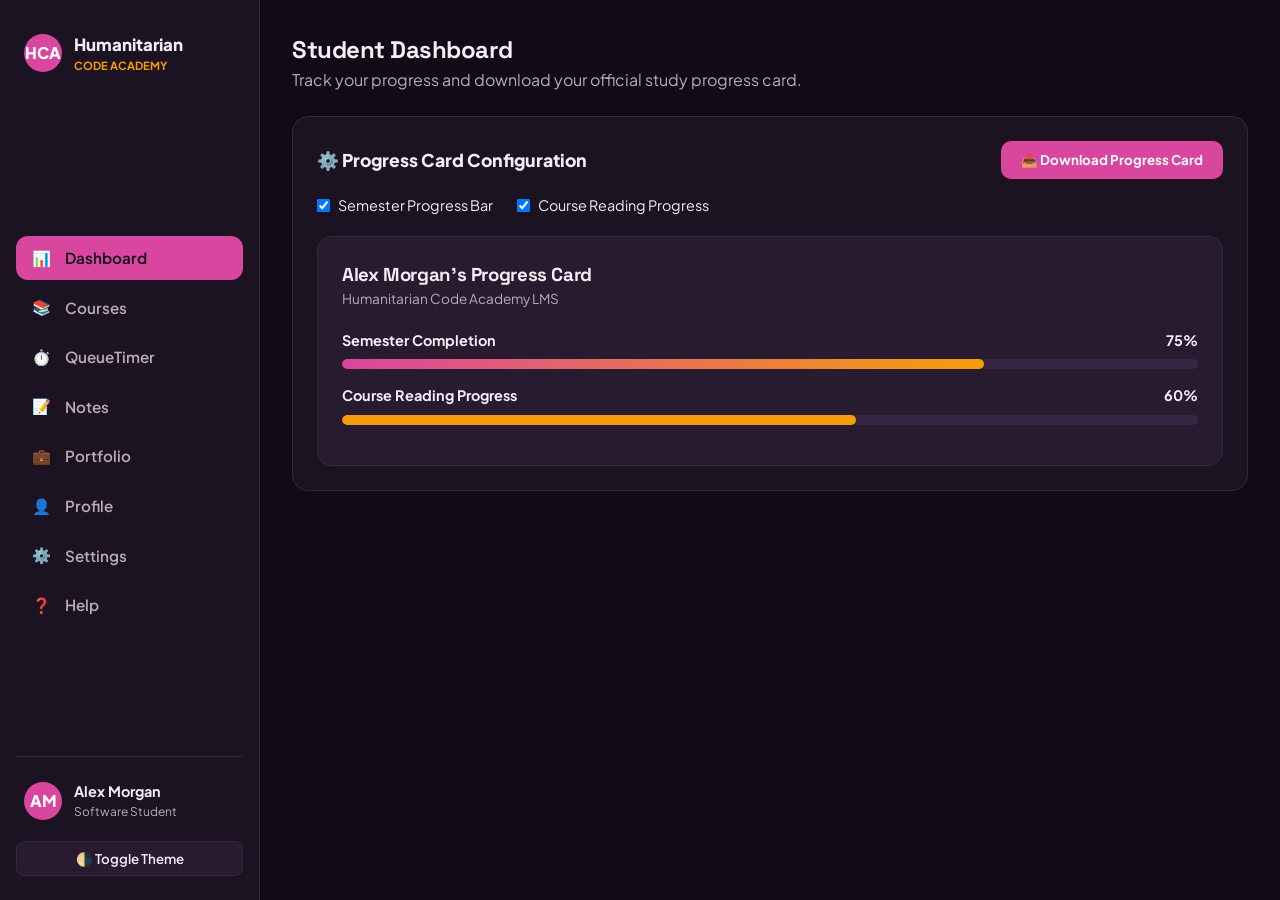
==== commit 0110cd86: "Update stylesheet and script paths in hcalms.html" ====
--- a/hcalms.html
+++ b/hcalms.html
@@ -8,7 +8,7 @@
     <link rel="preconnect" href="https://fonts.googleapis.com">
     <link rel="preconnect" href="https://fonts.gstatic.com" crossorigin>
     <link href="https://fonts.googleapis.com/css2?family=Plus+Jakarta+Sans:wght@400;500;600;700&family=Space+Grotesk:wght@600;700;800&display=swap" rel="stylesheet">
-    <link rel="stylesheet" href="lms-style.css">
+    <link rel="stylesheet" href="css/lms-style.css">
 </head>
 <body>
     <div class="app-container">
@@ -318,6 +318,6 @@
         </main>
     </div>
 
-    <script src="app.js"></script>
+    <script src="js/app.js"></script>
 </body>
 </html>
--- a/css/lms-style.css
+++ b/css/lms-style.css
@@ -0,0 +1,699 @@
+/* ==========================================================================
+   RESTORED ORIGINAL LMS THEME VARIABLES
+   ========================================================================== */
+:root[data-theme="dark"] {
+    --bg: #110B15;
+    --surface: #1C1322;
+    --surface2: #281B30;
+    --ink: #F5EEF6;
+    --ink-dim: #BBA9BC;
+    --plum: #D9469F;
+    --plum-deep: #580B3E;
+    --gold: #F59E0B;
+    --line: #372642;
+    --sage: #10B981;
+    --rust: #EF4444;
+    --shadow: rgba(0, 0, 0, 0.5);
+    --input-bg: #281B30;
+    --placeholder: #8E7A8F;
+}
+
+:root[data-theme="light"] {
+    --bg: #FAF6F0;
+    --surface: #FFFFFF;
+    --surface2: #F3EBE0;
+    --ink: #241621;
+    --ink-dim: #6B5A66;
+    --plum: #6E1150;
+    --plum-deep: #4A0C37;
+    --gold: #C97324;
+    --line: #E7DCCB;
+    --sage: #3E7A5B;
+    --rust: #B23A2E;
+    --shadow: rgba(36, 22, 33, 0.06);
+    --input-bg: #FFFFFF;
+    --placeholder: #998894;
+}
+
+/* ==========================================================================
+   RESET & BASE STYLES
+   ========================================================================== */
+* {
+    box-sizing: border-box;
+    margin: 0;
+    padding: 0;
+    transition: background-color 0.25s ease, border-color 0.25s ease, color 0.25s ease;
+}
+
+html, body {
+    width: 100%;
+    max-width: 100vw;
+    overflow-x: hidden;
+}
+
+body {
+    font-family: 'Plus Jakarta Sans', -apple-system, BlinkMacSystemFont, sans-serif;
+    background-color: var(--bg);
+    color: var(--ink);
+    line-height: 1.5;
+    min-height: 100vh;
+    display: flex;
+    flex-direction: column;
+}
+
+h1, h2, h3, h4, .brand-font {
+    font-family: 'Space Grotesk', sans-serif;
+    letter-spacing: -0.02em;
+}
+
+button, input, select, textarea {
+    font-family: inherit;
+    color: var(--ink);
+    background-color: var(--input-bg);
+    border: 1px solid var(--line);
+    border-radius: 8px;
+    padding: 0.6rem 0.85rem;
+}
+
+input::placeholder, textarea::placeholder {
+    color: var(--placeholder);
+    opacity: 1;
+}
+
+a {
+    color: var(--plum);
+    text-decoration: none;
+}
+
+a:hover {
+    text-decoration: underline;
+}
+
+/* ==========================================================================
+   LAYOUT & SIDEBAR
+   ========================================================================== */
+.app-container {
+    display: flex;
+    min-height: 100vh;
+    width: 100%;
+    max-width: 100vw;
+}
+
+.sidebar {
+    width: 260px;
+    background-color: var(--surface);
+    border-right: 1px solid var(--line);
+    display: flex;
+    flex-direction: column;
+    justify-content: space-between;
+    padding: 1.5rem 1rem;
+    position: fixed;
+    top: 0;
+    bottom: 0;
+    left: 0;
+    z-index: 100;
+}
+
+.brand-header {
+    display: flex;
+    align-items: center;
+    gap: 0.75rem;
+    padding: 0.5rem;
+    margin-bottom: 1.5rem;
+}
+
+.brand-title {
+    font-size: 1.05rem;
+    font-weight: 800;
+    color: var(--ink);
+}
+
+.brand-subtitle {
+    font-size: 0.7rem;
+    color: var(--gold);
+    font-weight: 700;
+    text-transform: uppercase;
+}
+
+.nav-list {
+    list-style: none;
+    display: flex;
+    flex-direction: column;
+    gap: 0.35rem;
+}
+
+.nav-item button {
+    width: 100%;
+    display: flex;
+    align-items: center;
+    gap: 0.85rem;
+    padding: 0.75rem 1rem;
+    border: none;
+    background: transparent;
+    border-radius: 12px;
+    font-weight: 600;
+    font-size: 0.95rem;
+    color: var(--ink-dim);
+    cursor: pointer;
+    text-align: left;
+}
+
+.nav-item button:hover {
+    background-color: var(--surface2);
+    color: var(--ink);
+}
+
+.nav-item.active button {
+    background-color: var(--plum-deep);
+    color: #FFFFFF;
+}
+
+:root[data-theme="dark"] .nav-item.active button {
+    background-color: var(--plum);
+    color: #110B15;
+}
+
+.sidebar-footer {
+    border-top: 1px solid var(--line);
+    padding-top: 1rem;
+    display: flex;
+    flex-direction: column;
+    gap: 0.75rem;
+}
+
+.user-badge {
+    display: flex;
+    align-items: center;
+    gap: 0.75rem;
+    padding: 0.5rem;
+}
+
+.user-avatar {
+    width: 38px;
+    height: 38px;
+    border-radius: 50%;
+    background-color: var(--plum);
+    color: #FFF;
+    display: flex;
+    align-items: center;
+    justify-content: center;
+    font-weight: 800;
+    flex-shrink: 0;
+}
+
+/* ==========================================================================
+   MAIN CONTENT WORKSPACE
+   ========================================================================== */
+.main-content {
+    margin-left: 260px;
+    flex: 1;
+    padding: 2rem;
+    max-width: calc(100vw - 260px);
+    width: calc(100vw - 260px);
+    box-sizing: border-box;
+}
+
+.card {
+    background-color: var(--surface);
+    border: 1px solid var(--line);
+    border-radius: 16px;
+    padding: 1.5rem;
+    box-shadow: 0 4px 20px var(--shadow);
+    margin-bottom: 1.5rem;
+}
+
+.btn-primary {
+    padding: 0.65rem 1.25rem;
+    background: var(--plum);
+    color: #FFF;
+    border: none;
+    border-radius: 10px;
+    font-weight: 700;
+    cursor: pointer;
+    display: inline-flex;
+    align-items: center;
+    justify-content: center;
+    gap: 0.5rem;
+}
+
+.btn-primary:hover {
+    opacity: 0.9;
+}
+
+.btn-secondary {
+    padding: 0.5rem 1rem;
+    background: var(--surface2);
+    color: var(--ink);
+    border: 1px solid var(--line);
+    border-radius: 8px;
+    font-weight: 600;
+    cursor: pointer;
+}
+
+.btn-secondary:hover {
+    background: var(--line);
+}
+
+/* ==========================================================================
+   PROGRESS CARD & DOWNLOAD SECTION
+   ========================================================================== */
+.progress-card-config-wrapper {
+    background: var(--surface);
+    border: 1px solid var(--line);
+    border-radius: 16px;
+    padding: 1.5rem;
+    margin-bottom: 1.5rem;
+}
+
+.progress-card-header {
+    display: flex;
+    justify-content: space-between;
+    align-items: center;
+    margin-bottom: 1rem;
+    flex-wrap: wrap;
+    gap: 1rem;
+}
+
+.progress-card-title {
+    display: flex;
+    align-items: center;
+    gap: 0.5rem;
+    font-size: 1.1rem;
+    font-weight: 800;
+    color: var(--ink);
+}
+
+.progress-card-toggles {
+    display: flex;
+    gap: 1.5rem;
+    align-items: center;
+    margin-top: 0.75rem;
+}
+
+.checkbox-label {
+    display: inline-flex;
+    align-items: center;
+    gap: 0.5rem;
+    font-size: 0.9rem;
+    color: var(--ink);
+    cursor: pointer;
+}
+
+.printable-progress-card {
+    background: var(--surface2);
+    border: 1px solid var(--line);
+    border-radius: 14px;
+    padding: 1.5rem;
+    margin-top: 1.25rem;
+}
+
+.progress-bar-container {
+    width: 100%;
+    height: 10px;
+    background-color: var(--line);
+    border-radius: 20px;
+    overflow: hidden;
+    margin: 0.5rem 0 1rem 0;
+}
+
+.progress-bar-fill {
+    height: 100%;
+    background: linear-gradient(90deg, var(--plum), var(--gold));
+    border-radius: 20px;
+}
+
+/* ==========================================================================
+   TIMER WORKSPACE (QUEUETIMER MATCHING IMAGE)
+   ========================================================================== */
+.timer-workspace-container {
+    background: var(--surface);
+    border: 1px solid var(--line);
+    border-radius: 20px;
+    padding: 2rem 1.5rem;
+    max-width: 600px;
+    margin: 0 auto;
+    text-align: center;
+}
+
+.timer-top-actions {
+    display: flex;
+    justify-content: center;
+    gap: 1rem;
+    margin-bottom: 1.5rem;
+}
+
+.icon-action-btn {
+    width: 42px;
+    height: 42px;
+    border-radius: 12px;
+    background: var(--surface);
+    border: 1px solid var(--line);
+    display: flex;
+    align-items: center;
+    justify-content: center;
+    cursor: pointer;
+    font-size: 1.1rem;
+}
+
+.timer-dial-outer {
+    width: 260px;
+    height: 260px;
+    border-radius: 50%;
+    border: 12px solid var(--surface2);
+    display: flex;
+    flex-direction: column;
+    align-items: center;
+    justify-content: center;
+    margin: 0 auto 1.5rem auto;
+}
+
+.timer-digits {
+    font-size: 2.8rem;
+    font-weight: 800;
+    font-family: monospace;
+    color: var(--ink);
+}
+
+.timer-mode-pill {
+    background: var(--surface2);
+    color: var(--ink-dim);
+    padding: 0.2rem 0.75rem;
+    border-radius: 12px;
+    font-size: 0.75rem;
+    font-weight: 700;
+    text-transform: uppercase;
+    margin-top: 0.5rem;
+}
+
+.timer-quick-add {
+    display: flex;
+    justify-content: center;
+    align-items: center;
+    gap: 0.5rem;
+    margin-bottom: 1.5rem;
+}
+
+.time-chip-btn {
+    padding: 0.35rem 0.75rem;
+    border-radius: 16px;
+    background: var(--surface);
+    border: 1px solid var(--line);
+    font-size: 0.82rem;
+    font-weight: 700;
+    cursor: pointer;
+}
+
+.timer-playback-controls {
+    display: flex;
+    justify-content: center;
+    align-items: center;
+    gap: 1rem;
+    margin-bottom: 2rem;
+}
+
+.btn-play-large {
+    width: 64px;
+    height: 64px;
+    border-radius: 50%;
+    background: var(--plum);
+    color: #FFF;
+    border: none;
+    display: flex;
+    align-items: center;
+    justify-content: center;
+    font-size: 1.5rem;
+    cursor: pointer;
+    box-shadow: 0 6px 20px rgba(217, 70, 159, 0.4);
+}
+
+.queue-section {
+    background: var(--surface);
+    border: 1px solid var(--line);
+    border-radius: 16px;
+    padding: 1.25rem;
+    text-align: left;
+}
+
+.queue-header {
+    display: flex;
+    justify-content: space-between;
+    align-items: center;
+    margin-bottom: 1rem;
+}
+
+.queue-item-row {
+    display: flex;
+    justify-content: space-between;
+    align-items: center;
+    padding: 0.6rem 0.8rem;
+    background: var(--surface2);
+    border: 1px solid var(--line);
+    border-radius: 8px;
+    margin-bottom: 0.5rem;
+
+    p { font-size: 0.88rem; margin: 0; color: var(--ink); }
+}
+
+.queue-add-row {
+    display: flex;
+    gap: 0.5rem;
+    flex-wrap: wrap;
+    margin-top: 1rem;
+}
+
+.queue-add-row input, .queue-add-row select {
+    font-size: 0.85rem;
+}
+
+/* ==========================================================================
+   NOTES TAB DASHBOARD (MATCHING IMAGE)
+   ========================================================================== */
+.notes-header-bar {
+    display: flex;
+    justify-content: space-between;
+    align-items: center;
+    margin-bottom: 0.75rem;
+}
+
+.notes-controls-row {
+    display: flex;
+    align-items: center;
+    gap: 0.75rem;
+    flex-wrap: wrap;
+    margin-bottom: 1.25rem;
+}
+
+.notes-search-input {
+    flex: 1;
+    min-width: 220px;
+    border-radius: 20px;
+    padding: 0.6rem 1rem;
+}
+
+.notes-filter-pills {
+    display: flex;
+    gap: 0.5rem;
+}
+
+.filter-pill {
+    padding: 0.45rem 1rem;
+    border-radius: 20px;
+    background: var(--surface2);
+    border: 1px solid var(--line);
+    color: var(--ink);
+    font-size: 0.85rem;
+    font-weight: 600;
+    cursor: pointer;
+}
+
+.filter-pill.active {
+    background: var(--plum);
+    color: #FFFFFF;
+    border-color: var(--plum);
+}
+
+.note-card-item {
+    background: var(--surface);
+    border: 1px solid var(--line);
+    border-radius: 12px;
+    padding: 1.25rem;
+    margin-bottom: 1rem;
+}
+
+.note-card-title {
+    font-size: 1.1rem;
+    font-weight: 700;
+    margin-bottom: 0.4rem;
+    color: var(--ink);
+}
+
+.note-card-excerpt {
+    font-size: 0.88rem;
+    color: var(--ink-dim);
+    margin-bottom: 0.75rem;
+    line-height: 1.4;
+}
+
+.note-tag-chips {
+    display: flex;
+    gap: 0.4rem;
+    flex-wrap: wrap;
+}
+
+.tag-chip {
+    background: var(--surface2);
+    color: var(--plum);
+    border: 1px solid var(--line);
+    padding: 0.15rem 0.5rem;
+    border-radius: 12px;
+    font-size: 0.75rem;
+    font-weight: 600;
+}
+
+/* ==========================================================================
+   PROFILE TAB — NAME EDITING
+   ========================================================================== */
+.profile-editor-card {
+    background: var(--surface);
+    border: 1px solid var(--line);
+    border-radius: 16px;
+    padding: 1.5rem;
+    margin-bottom: 1.5rem;
+}
+
+.profile-form-group {
+    display: flex;
+    flex-direction: column;
+    gap: 0.4rem;
+    margin-bottom: 1rem;
+}
+
+.profile-form-group label {
+    font-size: 0.85rem;
+    font-weight: 700;
+    color: var(--ink-dim);
+}
+
+/* ==========================================================================
+   PORTFOLIO TAB — CUSTOM SOCIAL LINKS FORM
+   ========================================================================== */
+.portfolio-manager-card {
+    background: var(--surface);
+    border: 1px solid var(--line);
+    border-radius: 16px;
+    padding: 1.5rem;
+    margin-bottom: 1.5rem;
+}
+
+.social-links-form {
+    display: grid;
+    grid-template-columns: 1fr 2fr auto;
+    gap: 0.75rem;
+    align-items: center;
+    margin-bottom: 1.25rem;
+}
+
+.social-link-row {
+    display: flex;
+    align-items: center;
+    justify-content: space-between;
+    padding: 0.75rem 1rem;
+    background: var(--surface2);
+    border: 1px solid var(--line);
+    border-radius: 10px;
+    margin-bottom: 0.5rem;
+}
+
+.social-link-info {
+    display: flex;
+    align-items: center;
+    gap: 0.75rem;
+}
+
+.social-platform-badge {
+    font-weight: 700;
+    font-size: 0.85rem;
+    color: var(--gold);
+}
+
+/* ==========================================================================
+   RESTORED ORIGINAL RESPONSIVE MOBILE NAVIGATION (MAX-WIDTH: 768PX)
+   ========================================================================== */
+@media (max-width: 768px) {
+    .sidebar {
+        width: 100vw;
+        max-width: 100vw;
+        height: 60px;
+        top: auto;
+        bottom: 0;
+        left: 0;
+        right: 0;
+        flex-direction: row;
+        padding: 4px 6px;
+        border-right: none;
+        border-top: 1px solid var(--line);
+        background-color: var(--surface);
+        z-index: 1000;
+        box-shadow: 0 -4px 16px var(--shadow);
+    }
+
+    .brand-header,
+    .sidebar-footer {
+        display: none;
+    }
+
+    .nav-list {
+        display: grid;
+        grid-template-columns: repeat(8, 1fr);
+        width: 100vw;
+        height: 100%;
+        gap: 2px;
+    }
+
+    .nav-item {
+        width: 100%;
+        height: 100%;
+        display: flex;
+    }
+
+    .nav-item button {
+        width: 100%;
+        height: 100%;
+        padding: 0;
+        border-radius: 12px;
+        justify-content: center;
+        align-items: center;
+    }
+
+    .nav-label {
+        display: none;
+    }
+
+    .main-content {
+        margin-left: 0;
+        width: 100vw;
+        max-width: 100vw;
+        padding: 1rem;
+        padding-bottom: 80px;
+    }
+
+    .social-links-form {
+        grid-template-columns: 1fr;
+    }
+}
+
+/* PRINT STYLES FOR DOWNLOADING PROGRESS CARD */
+@media print {
+    body * {
+        visibility: hidden;
+    }
+    #printable-progress-card, #printable-progress-card * {
+        visibility: visible;
+    }
+    #printable-progress-card {
+        position: absolute;
+        left: 0;
+        top: 0;
+        width: 100%;
+    }
+}
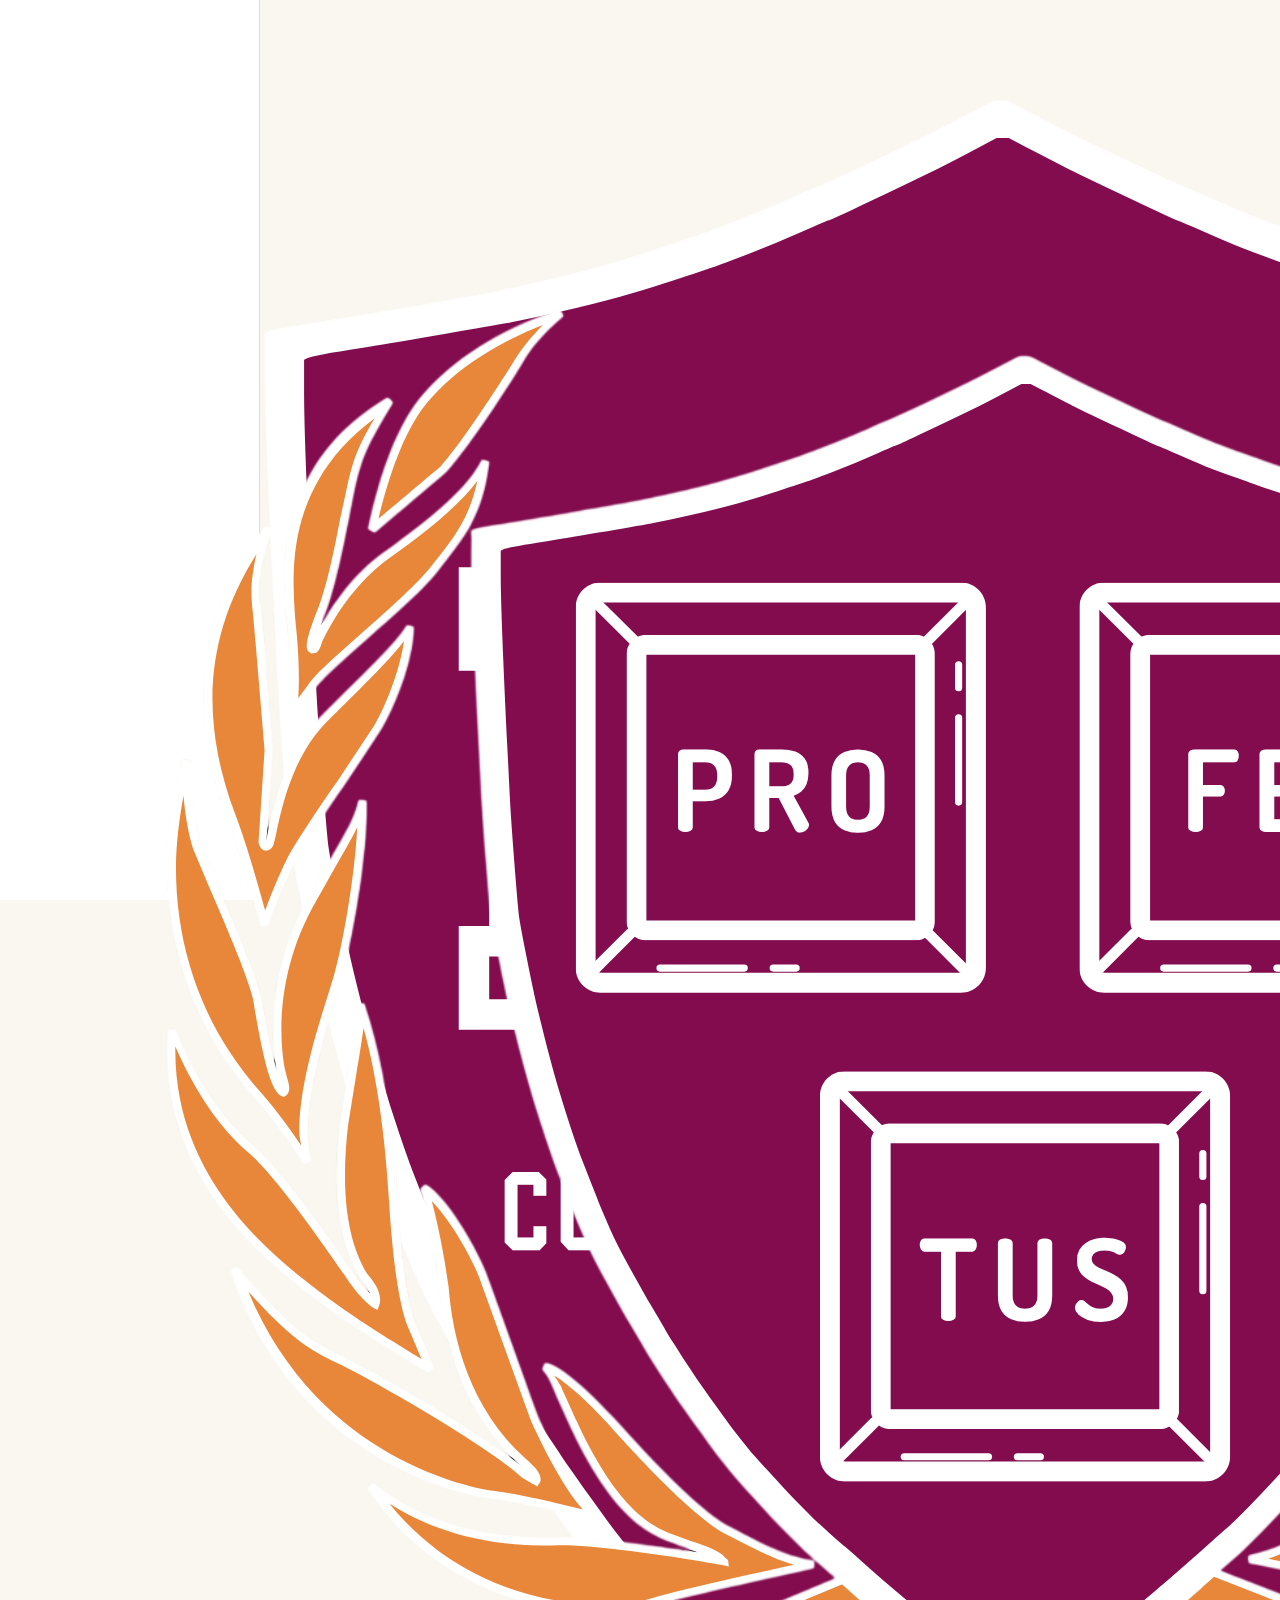
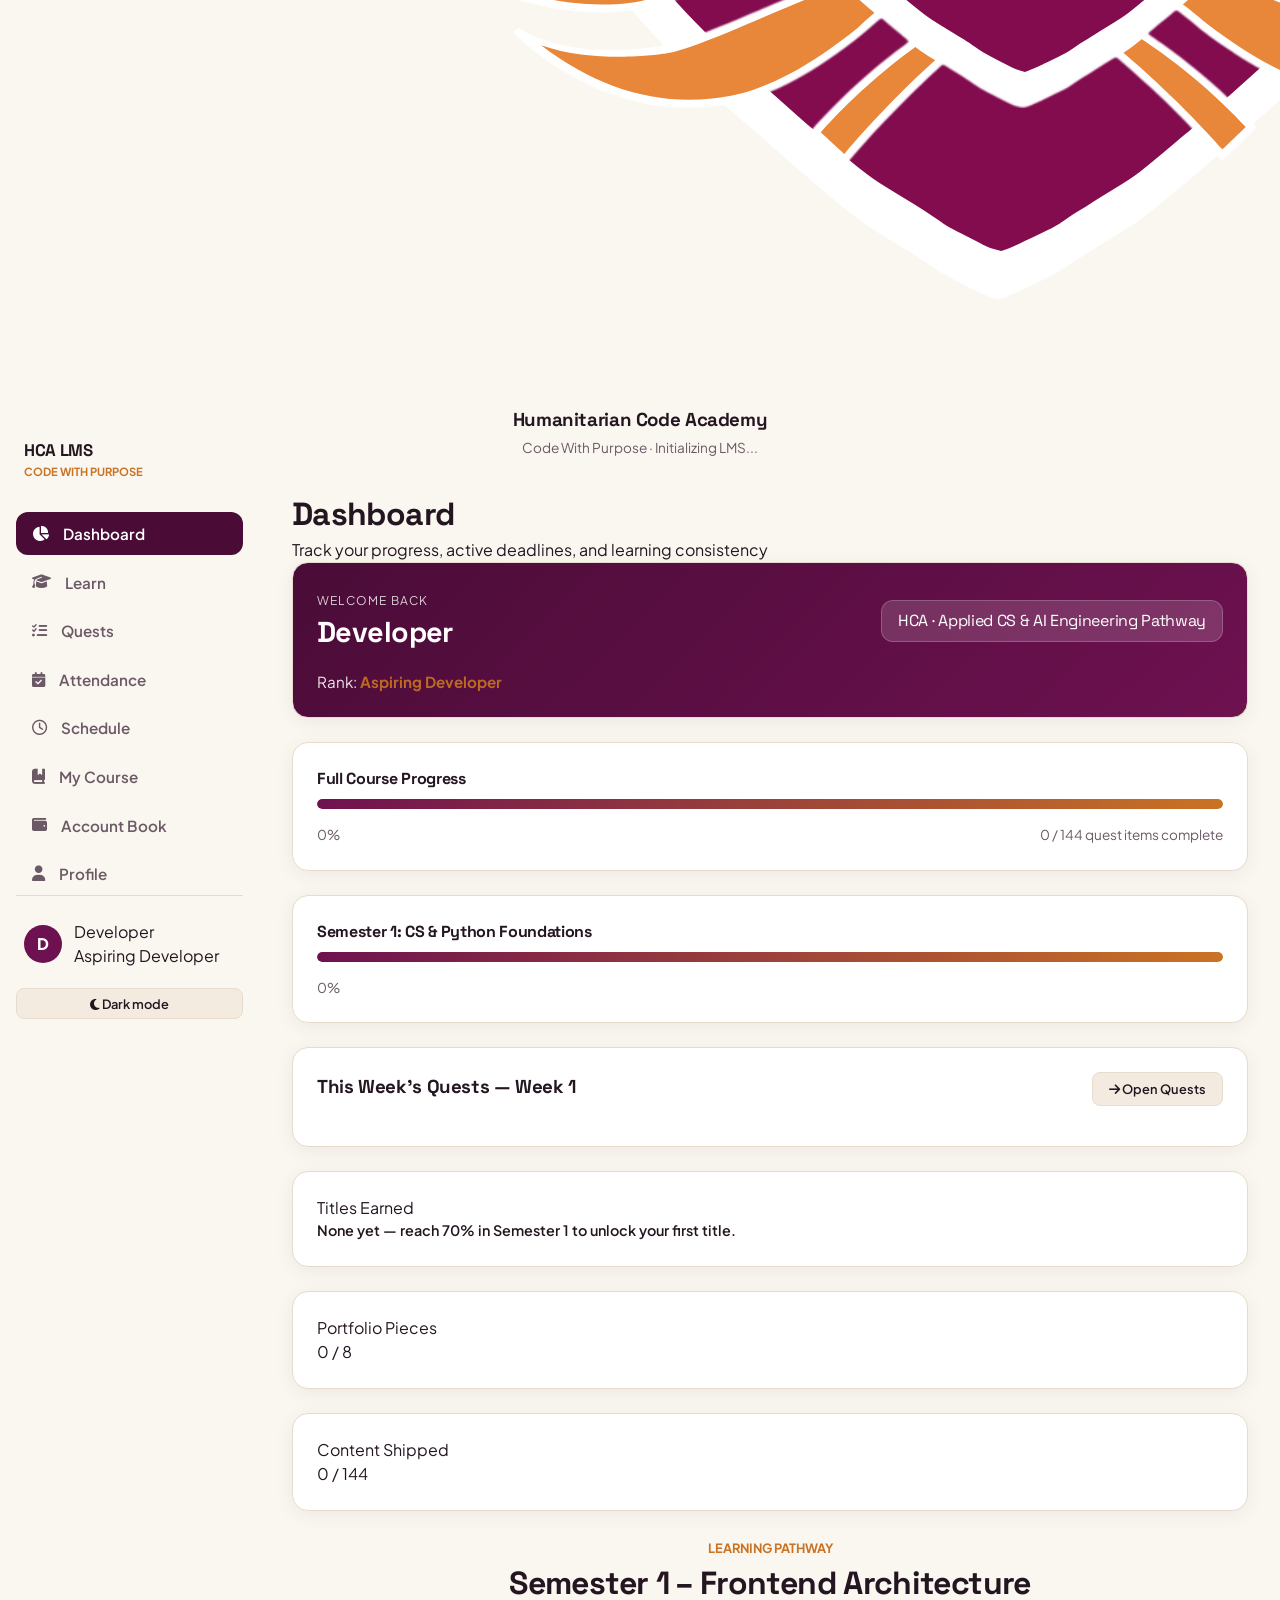
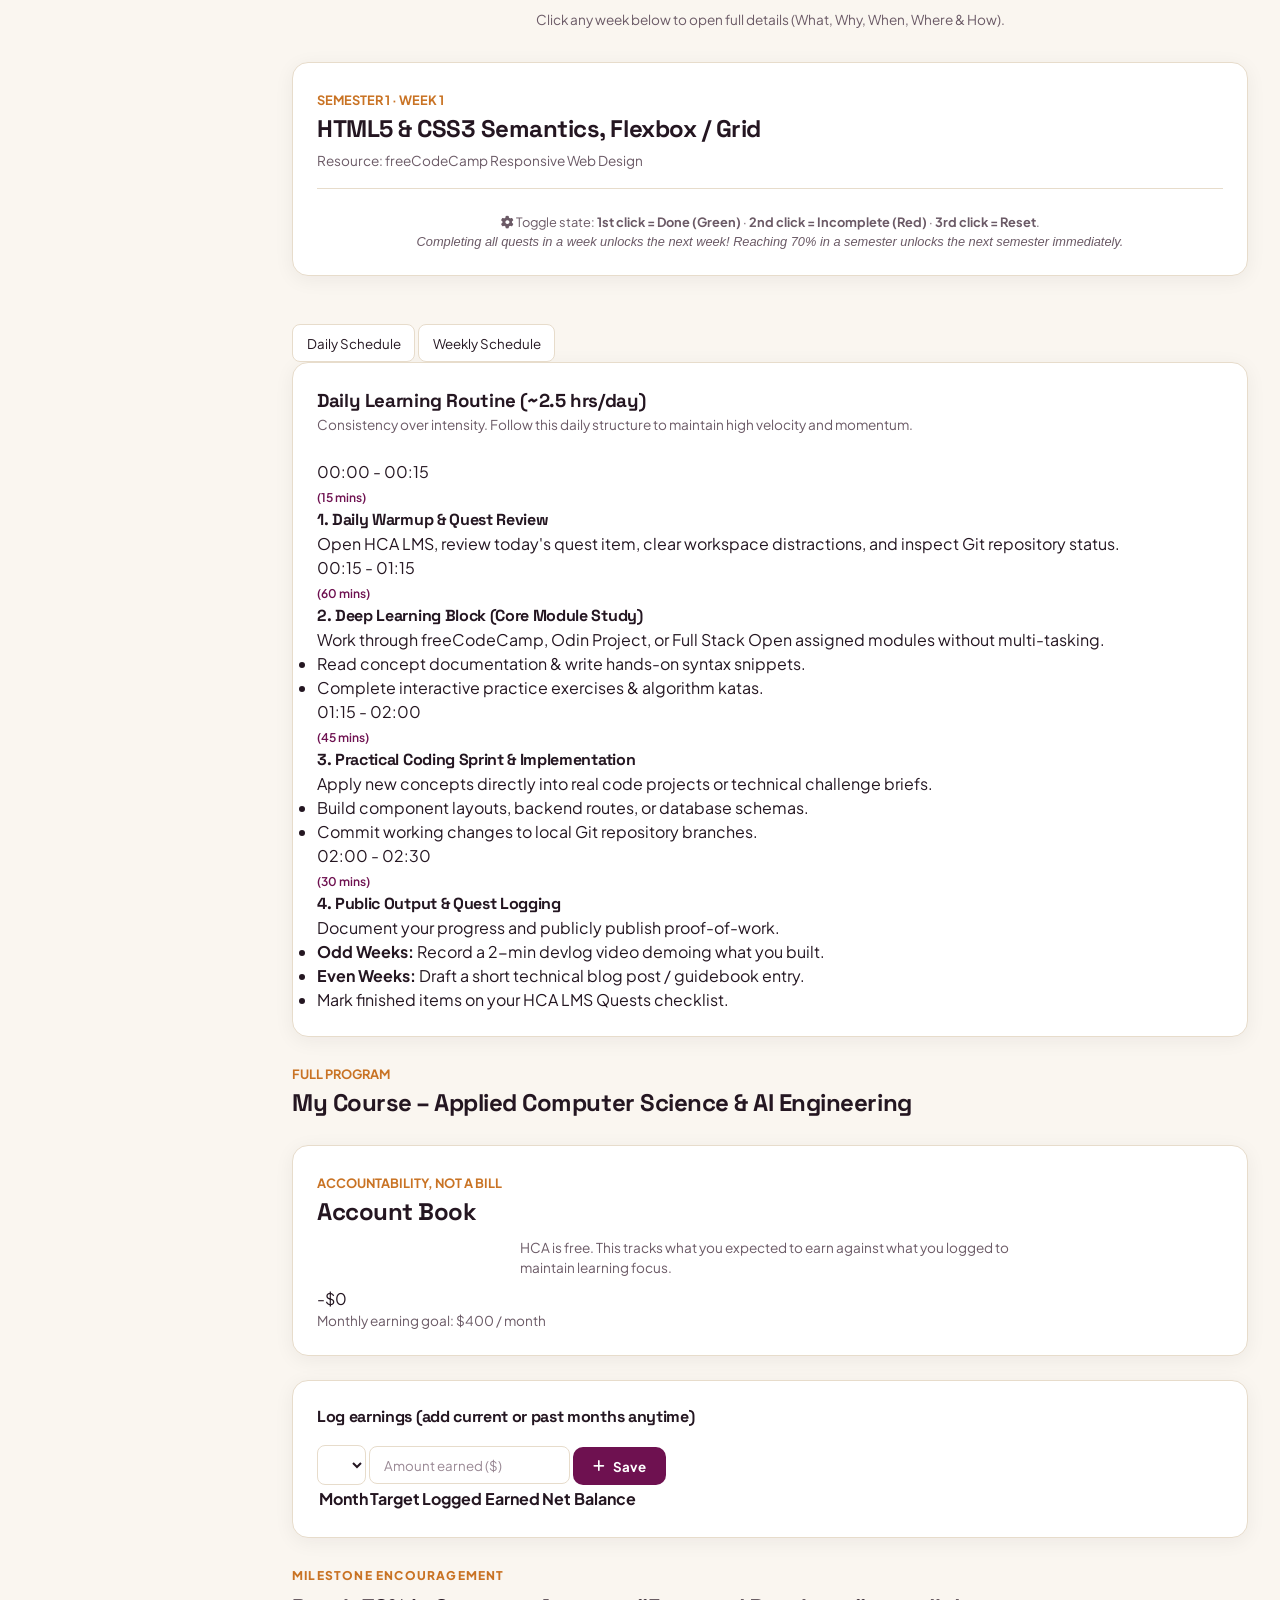
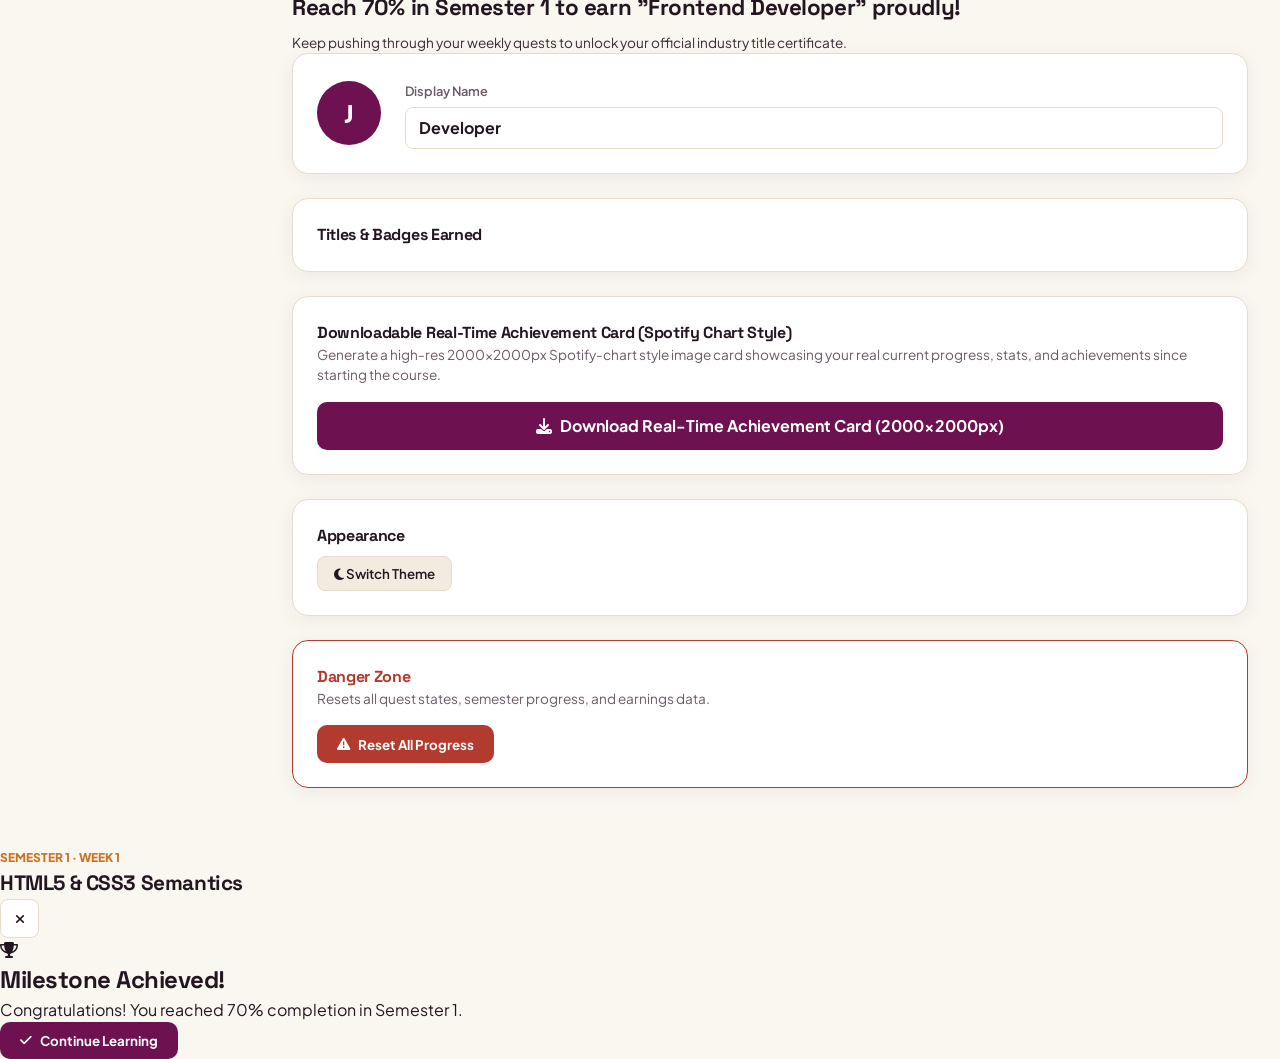
==== commit 0dd4024d: "restoring to original" ====
--- a/hcalms.html
+++ b/hcalms.html
@@ -1,323 +1,517 @@
+
 <!DOCTYPE html>
-<html lang="en" data-theme="dark">
+<html lang="en" data-theme="light">
+
 <head>
-    <meta charset="UTF-8">
-    <meta name="viewport" content="width=device-width, initial-scale=1.0">
-    <title>Humanitarian Code Academy - LMS</title>
-    <!-- Google Fonts -->
-    <link rel="preconnect" href="https://fonts.googleapis.com">
-    <link rel="preconnect" href="https://fonts.gstatic.com" crossorigin>
-    <link href="https://fonts.googleapis.com/css2?family=Plus+Jakarta+Sans:wght@400;500;600;700&family=Space+Grotesk:wght@600;700;800&display=swap" rel="stylesheet">
-    <link rel="stylesheet" href="css/lms-style.css">
+  <meta charset="UTF-8">
+  <meta name="viewport" content="width=device-width, initial-scale=1.0">
+  <title>LMS — Humanitarian Code Academy</title>
+
+  <!-- FAVICON LOGO -->
+  <link rel="icon" type="image/png" href="assets/images/hca-favicon.png">
+
+  <!-- Google Fonts -->
+  <link rel="preconnect" href="https://fonts.googleapis.com">
+  <link rel="preconnect" href="https://fonts.gstatic.com" crossorigin>
+  <link
+    href="https://fonts.googleapis.com/css2?family=Plus+Jakarta+Sans:wght@400;500;600;700;800&family=Space+Grotesk:wght@600;700;800&display=swap"
+    rel="stylesheet">
+
+  <!-- Font Awesome Icons -->
+  <link rel="stylesheet" href="https://cdnjs.cloudflare.com/ajax/libs/font-awesome/6.5.1/css/all.min.css">
+
+  <link rel="stylesheet" href="css/lms-style.css">
 </head>
+
 <body>
-    <div class="app-container">
-        <!-- Sidebar / Mobile Navigation -->
-        <nav class="sidebar">
-            <div class="brand-header">
-                <div class="user-avatar" style="background: var(--plum); font-weight: 800;">HCA</div>
-                <div>
-                    <div class="brand-title">Humanitarian</div>
-                    <div class="brand-subtitle">Code Academy</div>
-                </div>
-            </div>
-
-            <ul class="nav-list">
-                <li class="nav-item active">
-                    <button type="button" onclick="switchTab('dashboard')" id="nav-dashboard">
-                        <span class="nav-icon">📊</span>
-                        <span class="nav-label">Dashboard</span>
-                    </button>
-                </li>
-                <li class="nav-item">
-                    <button type="button" onclick="switchTab('courses')" id="nav-courses">
-                        <span class="nav-icon">📚</span>
-                        <span class="nav-label">Courses</span>
-                    </button>
-                </li>
-                <li class="nav-item">
-                    <button type="button" onclick="switchTab('timer')" id="nav-timer">
-                        <span class="nav-icon">⏱️</span>
-                        <span class="nav-label">QueueTimer</span>
-                    </button>
-                </li>
-                <li class="nav-item">
-                    <button type="button" onclick="switchTab('notes')" id="nav-notes">
-                        <span class="nav-icon">📝</span>
-                        <span class="nav-label">Notes</span>
-                    </button>
-                </li>
-                <li class="nav-item">
-                    <button type="button" onclick="switchTab('portfolio')" id="nav-portfolio">
-                        <span class="nav-icon">💼</span>
-                        <span class="nav-label">Portfolio</span>
-                    </button>
-                </li>
-                <li class="nav-item">
-                    <button type="button" onclick="switchTab('profile')" id="nav-profile">
-                        <span class="nav-icon">👤</span>
-                        <span class="nav-label">Profile</span>
-                    </button>
-                </li>
-                <li class="nav-item">
-                    <button type="button" onclick="switchTab('settings')" id="nav-settings">
-                        <span class="nav-icon">⚙️</span>
-                        <span class="nav-label">Settings</span>
-                    </button>
-                </li>
-                <li class="nav-item">
-                    <button type="button" onclick="switchTab('help')" id="nav-help">
-                        <span class="nav-icon">❓</span>
-                        <span class="nav-label">Help</span>
-                    </button>
-                </li>
-            </ul>
-
-            <div class="sidebar-footer">
-                <div class="user-badge">
-                    <div class="user-avatar">AM</div>
-                    <div>
-                        <div class="user-name" style="font-weight: 700; font-size: 0.9rem;">Alex Morgan</div>
-                        <div class="user-title" style="font-size: 0.75rem; color: var(--ink-dim);">Software Student</div>
-                    </div>
-                </div>
-                <button type="button" class="btn-secondary" onclick="toggleTheme()" style="width: 100%; cursor: pointer;">
-                    🌗 Toggle Theme
-                </button>
-            </div>
-        </nav>
-
-        <!-- Main Workspace -->
-        <main class="main-content">
-
-            <!-- DASHBOARD TAB -->
-            <section id="sec-dashboard" class="tab-content">
-                <h2>Student Dashboard</h2>
-                <p style="color: var(--ink-dim); margin-bottom: 1.5rem;">Track your progress and download your official study progress card.</p>
-
-                <!-- Progress Card Configuration & Export -->
-                <div class="progress-card-config-wrapper">
-                    <div class="progress-card-header">
-                        <div class="progress-card-title">
-                            <span>⚙️ Progress Card Configuration</span>
-                        </div>
-                        <button type="button" class="btn-primary" onclick="downloadProgressCard()">
-                            📥 Download Progress Card
-                        </button>
-                    </div>
-
-                    <div class="progress-card-toggles">
-                        <label class="checkbox-label">
-                            <input type="checkbox" id="toggleSemesterBar" checked onchange="updateProgressView()">
-                            Semester Progress Bar
-                        </label>
-                        <label class="checkbox-label">
-                            <input type="checkbox" id="toggleCourseReading" checked onchange="updateProgressView()">
-                            Course Reading Progress
-                        </label>
-                    </div>
-
-                    <!-- Printable Progress Card Area -->
-                    <div class="printable-progress-card" id="printable-progress-card">
-                        <h3 id="displayStudentName">Alex Morgan's Progress Card</h3>
-                        <p style="color: var(--ink-dim); font-size: 0.85rem; margin-bottom: 1.25rem;">Humanitarian Code Academy LMS</p>
-
-                        <div id="semProgressBarBlock">
-                            <div style="display: flex; justify-content: space-between; font-weight: 700; font-size: 0.9rem; margin-bottom: 0.25rem;">
-                                <span>Semester Completion</span>
-                                <span>75%</span>
-                            </div>
-                            <div class="progress-bar-container">
-                                <div class="progress-bar-fill" style="width: 75%;"></div>
-                            </div>
-                        </div>
-
-                        <div id="courseReadingBlock">
-                            <div style="display: flex; justify-content: space-between; font-weight: 700; font-size: 0.9rem; margin-bottom: 0.25rem;">
-                                <span>Course Reading Progress</span>
-                                <span>60%</span>
-                            </div>
-                            <div class="progress-bar-container">
-                                <div class="progress-bar-fill" style="width: 60%; background: var(--gold);"></div>
-                            </div>
-                        </div>
-                    </div>
-                </div>
-            </section>
-
-            <!-- COURSES TAB -->
-            <section id="sec-courses" class="tab-content" style="display: none;">
-                <h2>Enrolled Courses</h2>
-                <br>
-                <div class="card">
-                    <h3>CS101: Web Development Fundamentals</h3>
-                    <p style="color: var(--ink-dim); margin-top: 0.5rem;">HTML5, CSS3, JavaScript ES6+, and responsive UI architecture.</p>
-                </div>
-                <div class="card">
-                    <h3>CS202: Data Structures & Algorithms</h3>
-                    <p style="color: var(--ink-dim); margin-top: 0.5rem;">Arrays, Linked Lists, Trees, Dynamic Programming, and Time Complexity.</p>
-                </div>
-            </section>
-
-            <!-- QUEUETIMER TAB -->
-            <section id="sec-timer" class="tab-content" style="display: none;">
-                <div class="timer-workspace-container">
-                    <div class="timer-top-actions">
-                        <button type="button" class="icon-action-btn" title="Settings">⚙️</button>
-                        <button type="button" class="icon-action-btn" title="Reset" onclick="resetTimer()">🔄</button>
-                    </div>
-
-                    <div class="timer-dial-outer">
-                        <div class="timer-digits" id="timerDisplay">25:00</div>
-                        <div class="timer-mode-pill" id="timerModeBadge">FOCUS SESSION</div>
-                    </div>
-
-                    <div class="timer-quick-add">
-                        <button type="button" class="time-chip-btn" onclick="addTimeMinutes(1)">+1 min</button>
-                        <button type="button" class="time-chip-btn" onclick="addTimeMinutes(5)">+5 min</button>
-                        <button type="button" class="time-chip-btn" onclick="addTimeMinutes(10)">+10 min</button>
-                    </div>
-
-                    <div class="timer-playback-controls">
-                        <button type="button" class="btn-play-large" id="playPauseBtn" onclick="toggleTimer()">▶</button>
-                    </div>
-
-                    <div class="queue-section">
-                        <div class="queue-header">
-                            <h4 style="font-weight: 700;">Task Queue</h4>
-                            <span style="font-size: 0.8rem; color: var(--ink-dim);" id="queueCountLabel">0 Items</span>
-                        </div>
-                        <div id="queueList"></div>
-
-                        <div class="queue-add-row">
-                            <input type="text" id="queueTaskInput" placeholder="New session task..." style="flex: 2;">
-                            <select id="queueDurationSelect" style="flex: 1;">
-                                <option value="15">15 min</option>
-                                <option value="25" selected>25 min</option>
-                                <option value="45">45 min</option>
-                                <option value="60">60 min</option>
-                            </select>
-                            <button type="button" class="btn-primary" onclick="addQueueTask()">Add</button>
-                        </div>
-                    </div>
-                </div>
-            </section>
-
-            <!-- NOTES TAB -->
-            <section id="sec-notes" class="tab-content" style="display: none;">
-                <div class="notes-header-bar">
-                    <h2>Study Notes</h2>
-                    <button type="button" class="btn-primary" onclick="addNewNote()">+ New Note</button>
-                </div>
-
-                <div class="notes-controls-row">
-                    <input type="text" id="notesSearchInput" class="notes-search-input" placeholder="🔍 Search notes by keyword..." onkeyup="filterNotes()">
-                    <div class="notes-filter-pills">
-                        <button type="button" class="filter-pill active" onclick="setNotesFilter('all', this)">All Notes</button>
-                        <button type="button" class="filter-pill" onclick="setNotesFilter('starred', this)">Starred</button>
-                        <button type="button" class="filter-pill" onclick="setNotesFilter('recent', this)">Recent</button>
-                    </div>
-                </div>
-
-                <div id="notesContainer">
-                    <div class="note-card-item" data-starred="true">
-                        <div class="note-card-title">📌 JavaScript Closures & Scope</div>
-                        <div class="note-card-excerpt">A closure gives you access to an outer function's scope from an inner function. In JavaScript, closures are created every time a function is created...</div>
-                        <div class="note-tag-chips">
-                            <span class="tag-chip">JavaScript</span>
-                            <span class="tag-chip">Web Dev</span>
-                        </div>
-                    </div>
-
-                    <div class="note-card-item" data-starred="false">
-                        <div class="note-card-title">📝 CSS Grid vs Flexbox Rules</div>
-                        <div class="note-card-excerpt">Flexbox is designed for one-dimensional layouts (rows or columns), while Grid is designed for two-dimensional layouts (rows and columns simultaneously)...</div>
-                        <div class="note-tag-chips">
-                            <span class="tag-chip">CSS</span>
-                            <span class="tag-chip">Frontend</span>
-                        </div>
-                    </div>
-                </div>
-            </section>
-
-            <!-- PORTFOLIO TAB -->
-            <section id="sec-portfolio" class="tab-content" style="display: none;">
-                <h2>Portfolio & Profiles</h2>
-                <p style="color: var(--ink-dim); margin-bottom: 1.5rem;">Manage your public project portfolio links and online social profiles.</p>
-
-                <div class="portfolio-manager-card">
-                    <h3>Social & Developer Links</h3>
-                    <p style="color: var(--ink-dim); font-size: 0.85rem; margin-bottom: 1.25rem;">
-                        Add links to your public platforms (GitHub, LinkedIn, Personal Site, CodePen, etc.).
-                    </p>
-
-                    <form id="socialLinksForm" class="social-links-form" onsubmit="addSocialLink(event)">
-                        <input type="text" id="platformName" placeholder="Platform (e.g. GitHub)" required>
-                        <input type="url" id="platformUrl" placeholder="URL (e.g. https://github.com/alexmorgan)" required>
-                        <button type="submit" class="btn-primary">+ Add Link</button>
-                    </form>
-
-                    <div id="socialLinksList">
-                        <div class="social-link-row">
-                            <div class="social-link-info">
-                                <span class="social-platform-badge">GitHub:</span>
-                                <a href="https://github.com" target="_blank" class="social-link-url">https://github.com/alexmorgan</a>
-                            </div>
-                            <button type="button" class="btn-secondary" onclick="removeSocialLink(this)">Remove</button>
-                        </div>
-                        <div class="social-link-row">
-                            <div class="social-link-info">
-                                <span class="social-platform-badge">LinkedIn:</span>
-                                <a href="https://linkedin.com" target="_blank" class="social-link-url">https://linkedin.com/in/alexmorgan</a>
-                            </div>
-                            <button type="button" class="btn-secondary" onclick="removeSocialLink(this)">Remove</button>
-                        </div>
-                    </div>
-                </div>
-            </section>
-
-            <!-- PROFILE TAB -->
-            <section id="sec-profile" class="tab-content" style="display: none;">
-                <h2>Student Profile</h2>
-                <br>
-                <div class="profile-editor-card">
-                    <h3>Edit Profile Details</h3>
-                    <br>
-                    <div class="profile-form-group">
-                        <label for="profileNameInput">Full Name</label>
-                        <input type="text" id="profileNameInput" value="Alex Morgan" placeholder="Enter full name">
-                    </div>
-                    <div class="profile-form-group">
-                        <label for="profileTitleInput">Title / Major</label>
-                        <input type="text" id="profileTitleInput" value="Software Engineering Student" placeholder="Enter title or major">
-                    </div>
-                    <button type="button" class="btn-primary" onclick="saveProfileInfo()">Save Profile</button>
-                </div>
-            </section>
-
-            <!-- SETTINGS TAB -->
-            <section id="sec-settings" class="tab-content" style="display: none;">
-                <h2>System Settings</h2>
-                <br>
-                <div class="card">
-                    <h3>Preferences</h3>
-                    <p style="color: var(--ink-dim); margin-top: 0.5rem;">Configure notification behavior, dark mode defaults, and LMS syncing.</p>
-                </div>
-            </section>
-
-            <!-- HELP TAB -->
-            <section id="sec-help" class="tab-content" style="display: none;">
-                <h2>Help & Support</h2>
-                <br>
-                <div class="card">
-                    <h3>Need Assistance?</h3>
-                    <p style="color: var(--ink-dim); margin-top: 0.5rem;">Contact support at support@humanitariancode.org or consult our student knowledge base.</p>
-                </div>
-            </section>
-
-        </main>
+
+  <!-- LOAD SCREEN -->
+  <div id="loader">
+    <div class="loader-logo-placeholder">
+      <div class="loader-spinner"></div>
+      <img src="assets/images/hca-load-icon.png" class="load-icon">
     </div>
-
-    <script src="js/app.js"></script>
+    <div style="text-align: center;">
+      <h3 class="brand-font" style="color:var(--ink)">Humanitarian Code Academy</h3>
+      <p style="font-size:0.85rem; color:var(--ink-dim); margin-top:0.25rem;">Code With Purpose · Initializing LMS...
+      </p>
+    </div>
+  </div>
+
+  <div class="app-container">
+
+    <!-- NAVIGATION SIDEBAR -->
+    <nav class="sidebar">
+      <div>
+        <div class="brand-header"><a href="https://ainycodes07.github.io/hcalms/index.html" style="text-decoration:none; color:inherit;">
+          <div class="website-logo-placeholder"><img src="assets/images/hca-badge-logo.png"></div>
+          <div>
+            <div class="brand-title brand-font">HCA LMS</div>
+            <div class="brand-subtitle">Code With Purpose</div>
+          </div>
+        </a>
+        </div>
+
+        <ul class="nav-list">
+          <li class="nav-item active" data-tab="dashboard">
+            <button title="Dashboard"><i class="fa-solid fa-chart-pie nav-icon"></i><span
+                class="nav-label">Dashboard</span></button>
+          </li>
+          <li class="nav-item" data-tab="learn">
+            <button title="Learn"><i class="fa-solid fa-graduation-cap nav-icon"></i><span
+                class="nav-label">Learn</span></button>
+          </li>
+          <li class="nav-item" data-tab="quests">
+            <button title="Quests"><i class="fa-solid fa-list-check nav-icon"></i><span
+                class="nav-label">Quests</span></button>
+          </li>
+          <li class="nav-item" data-tab="calendar">
+  <button title="Calendar & Attendance"><i class="fa-solid fa-calendar-check nav-icon"></i><span class="nav-label">Attendance</span></button>
+</li>
+          <li class="nav-item" data-tab="schedule">
+            <button title="Schedule"><i class="fa-regular fa-clock nav-icon"></i><span class="nav-label">Schedule</span></button>
+          </li>
+          <li class="nav-item" data-tab="mycourse">
+            <button title="My Course"><i class="fa-solid fa-book-bookmark nav-icon"></i><span class="nav-label">My
+                Course</span></button>
+          </li>
+          
+          <li class="nav-item" data-tab="accountbook">
+            <button title="Account Book"><i class="fa-solid fa-wallet nav-icon"></i><span class="nav-label">Account
+                Book</span></button>
+          </li>
+          <li class="nav-item" data-tab="profile">
+            <button title="Profile"><i class="fa-solid fa-user nav-icon"></i><span
+                class="nav-label">Profile</span></button>
+          </li>
+        </ul>
+      </div>
+
+      <div class="sidebar-footer">
+        <div class="user-badge">
+          <div class="user-avatar" id="sidebar-avatar-initial">D</div>
+          <div class="user-info">
+            <div class="user-name" id="sidebar-user-name">Developer</div>
+            <div class="user-title" id="sidebar-user-title">Aspiring Developer</div>
+          </div>
+        </div>
+        <button class="btn-secondary" id="theme-toggle-btn" onclick="toggleTheme()"
+          style="width:100%; font-size:0.8rem; padding:0.4rem;">
+          <span id="theme-icon"><i class="fa-solid fa-moon"></i></span> <span id="theme-text">Dark mode</span>
+        </button>
+      </div>
+    </nav>
+
+    <!-- MAIN CONTENT AREA -->
+    <main class="main-content">
+
+      <!-- TOP BAR -->
+      <div class="top-bar">
+        <div class="page-title-group">
+          <h1 id="page-heading">Dashboard</h1>
+          <p id="page-subheading">Track your progress, active deadlines, and learning consistency</p>
+        </div>
+      </div>
+
+      <!-- TAB 1: DASHBOARD -->
+      <div id="dash-study-checkin"></div>
+      <section id="tab-dashboard" class="tab-pane active">
+        <div class="card" style="background: linear-gradient(135deg, var(--plum-deep), var(--plum)); color: #FFF;">
+          <div
+            style="display:flex; justify-content:space-between; align-items:center; margin-bottom:1rem; flex-wrap:wrap; gap:0.5rem;">
+            <div>
+              <span style="font-size:0.75rem; text-transform:uppercase; letter-spacing:0.1em; opacity:0.8;">Welcome
+                back</span>
+              <h2 class="brand-font" id="dash-user-name" style="font-size:1.8rem;">Developer</h2>
+            </div>
+            <div
+              style="background:rgba(255,255,255,0.15); padding:0.5rem 1rem; border-radius:12px; border:1px solid rgba(255,255,255,0.2);"
+              class="brand-font">
+              HCA · Applied CS & AI Engineering Pathway
+            </div>
+          </div>
+          <p style="font-size:0.95rem; opacity:0.9;">Rank: <strong id="dash-user-title"
+              style="color:var(--gold);">Aspiring Developer</strong></p>
+        </div>
+
+        <div class="grid-2">
+          <div class="card">
+            <h4>Full Course Progress</h4>
+            <div class="progress-bar-container">
+              <div class="progress-bar-fill" id="full-course-progress-bar"></div>
+            </div>
+            <div style="display:flex; justify-content:space-between; font-size:0.85rem; color:var(--ink-dim);">
+              <span id="full-course-progress-text">0%</span>
+              <span id="full-course-items-text">0 / 144 quest items complete</span>
+            </div>
+          </div>
+
+          <div class="card">
+            <h4>Semester <span id="dash-sem-num">1</span>: <span id="dash-sem-name">CS & Python Foundations</span></h4>
+            <div class="progress-bar-container">
+              <div class="progress-bar-fill" id="current-sem-progress-bar"></div>
+            </div>
+            <div
+              style="display:flex; justify-content:space-between; font-size:0.85rem; color:var(--ink-dim); align-items:center;">
+              <span id="current-sem-progress-text">0%</span>
+              <span id="dash-sem-deadline-badge"></span>
+            </div>
+          </div>
+        </div>
+<!-- DAILY STUDY CHECK-IN PROMPT CONTAINER -->
+<div id="dash-study-checkin"></div>
+        
+        <div class="card current-quest-box">
+          <div
+            style="display:flex; justify-content:space-between; align-items:center; margin-bottom:1rem; flex-wrap:wrap; gap:0.5rem;">
+            <div>
+              <h3>This Week's Quests — <span id="dash-week-title">Week 1</span></h3>
+              <div id="dash-week-deadline" style="margin-top:0.25rem;"></div>
+            </div>
+            <button class="btn-secondary" onclick="switchTab('quests')" style="font-size:0.8rem;"><i
+                class="fa-solid fa-arrow-right"></i> Open Quests</button>
+          </div>
+          <div id="dash-quest-list"></div>
+        </div>
+
+        <div class="grid-3">
+          <div class="card stat-card">
+            <span class="stat-label">Titles Earned</span>
+            <div id="dash-titles-list" style="font-size:0.9rem; font-weight:600; color:var(--ink);">None yet — reach 70%
+              in Semester 1 to unlock your first title.</div>
+          </div>
+          <div class="card stat-card">
+            <span class="stat-label">Portfolio Pieces</span>
+            <div class="stat-value" id="dash-portfolio-count">0 / 8</div>
+          </div>
+          <div class="card stat-card">
+            <span class="stat-label">Content Shipped</span>
+            <div class="stat-value" id="dash-content-count">0 / 144</div>
+          </div>
+        </div>
+      </section>
+
+      <!-- TAB 2: LEARN (PATHWAY) -->
+      <section id="tab-learn" class="tab-pane">
+        <div style="text-align: center; margin-bottom: 2rem;">
+          <span style="font-size:0.8rem; color:var(--gold); font-weight:700; text-transform:uppercase;">Learning
+            Pathway</span>
+          <h2 id="learn-sem-title" class="brand-font" style="font-size:2rem;">Semester 1 – Frontend Architecture</h2>
+          <p style="font-size:0.85rem; color:var(--ink-dim); margin-top:0.2rem;">Click any week below to open full
+            details (What, Why, When, Where & How).</p>
+          <div id="sem-switcher-buttons" class="sem-switcher-buttons-container"></div>
+        </div>
+
+        <div class="pathway-container" id="pathway-nodes-container"></div>
+      </section>
+
+      <!-- TAB 3: QUESTS -->
+      <section id="tab-quests" class="tab-pane">
+        <div class="quest-week-selector" id="quests-week-bar"></div>
+
+        <div class="card">
+          <div
+            style="margin-bottom:1.5rem; padding-bottom:1rem; border-bottom:1px solid var(--line); display:flex; justify-content:space-between; align-items:flex-start; flex-wrap:wrap; gap:1rem;">
+            <div>
+              <span style="font-size:0.8rem; font-weight:700; color:var(--gold);" id="quest-header-sem">SEMESTER 1 ·
+                WEEK 1</span>
+              <h2 id="quest-header-title" class="brand-font">HTML5 & CSS3 Semantics, Flexbox / Grid</h2>
+              <p id="quest-header-resource" style="font-size:0.85rem; color:var(--ink-dim); margin-top:0.25rem;">
+                Resource: freeCodeCamp Responsive Web Design</p>
+            </div>
+            <div id="quest-header-deadline"></div>
+          </div>
+
+          <div id="quest-items-container"></div>
+
+          <div style="margin-top:1.5rem; font-size:0.8rem; color:var(--ink-dim); text-align:center;">
+            <i class="fa-solid fa-gear"></i> Toggle state: <strong>1st click = Done (Green)</strong> · <strong>2nd click
+              = Incomplete (Red)</strong> · <strong>3rd click = Reset</strong>.<br>
+            <em>Completing all quests in a week unlocks the next week! Reaching 70% in a semester unlocks the next
+              semester immediately.</em>
+          </div>
+        </div>
+      </section>
+<!-- TAB 4: CALENDAR & ATTENDANCE -->
+      <section id="tab-calendar" class="tab-pane">
+        <div id="calendar-summary-cards" class="dash-stats-grid" style="display: grid; grid-template-columns: repeat(auto-fit, minmax(200px, 1fr)); gap: 1rem; margin-bottom: 1.5rem;"></div>
+        <div id="calendar-container"></div>
+      </section>
+      
+      <!-- TAB 5: SCHEDULE -->
+      <section id="tab-schedule" class="tab-pane">
+        <div class="schedule-tabs">
+          <button class="schedule-tab-btn active" id="sched-btn-daily" onclick="toggleSchedule('daily')">Daily
+            Schedule</button>
+          <button class="schedule-tab-btn" id="sched-btn-weekly" onclick="toggleSchedule('weekly')">Weekly
+            Schedule</button>
+        </div>
+
+        <!-- DETAILED DAILY SCHEDULE -->
+        <div id="sched-pane-daily" class="card">
+          <h3>Daily Learning Routine (~2.5 hrs/day)</h3>
+          <p style="font-size:0.85rem; color:var(--ink-dim); margin-bottom:1.5rem;">Consistency over intensity. Follow
+            this daily structure to maintain high velocity and momentum.</p>
+
+          <div class="timeline">
+            <div class="timeline-item">
+              <div class="timeline-time">00:00 - 00:15<br><span
+                  style="font-size:0.75rem; color:var(--plum); font-weight:600;">(15 mins)</span></div>
+              <div class="timeline-body">
+                <h4>1. Daily Warmup & Quest Review</h4>
+                <p>Open HCA LMS, review today's quest item, clear workspace distractions, and inspect Git repository
+                  status.</p>
+              </div>
+            </div>
+            <div class="timeline-item">
+              <div class="timeline-time">00:15 - 01:15<br><span
+                  style="font-size:0.75rem; color:var(--plum); font-weight:600;">(60 mins)</span></div>
+              <div class="timeline-body">
+                <h4>2. Deep Learning Block (Core Module Study)</h4>
+                <p>Work through freeCodeCamp, Odin Project, or Full Stack Open assigned modules without multi-tasking.
+                </p>
+                <ul>
+                  <li>Read concept documentation & write hands-on syntax snippets.</li>
+                  <li>Complete interactive practice exercises & algorithm katas.</li>
+                </ul>
+              </div>
+            </div>
+            <div class="timeline-item">
+              <div class="timeline-time">01:15 - 02:00<br><span
+                  style="font-size:0.75rem; color:var(--plum); font-weight:600;">(45 mins)</span></div>
+              <div class="timeline-body">
+                <h4>3. Practical Coding Sprint & Implementation</h4>
+                <p>Apply new concepts directly into real code projects or technical challenge briefs.</p>
+                <ul>
+                  <li>Build component layouts, backend routes, or database schemas.</li>
+                  <li>Commit working changes to local Git repository branches.</li>
+                </ul>
+              </div>
+            </div>
+            <div class="timeline-item">
+              <div class="timeline-time">02:00 - 02:30<br><span
+                  style="font-size:0.75rem; color:var(--plum); font-weight:600;">(30 mins)</span></div>
+              <div class="timeline-body">
+                <h4>4. Public Output & Quest Logging</h4>
+                <p>Document your progress and publicly publish proof-of-work.</p>
+                <ul>
+                  <li><strong>Odd Weeks:</strong> Record a 2-min devlog video demoing what you built.</li>
+                  <li><strong>Even Weeks:</strong> Draft a short technical blog post / guidebook entry.</li>
+                  <li>Mark finished items on your HCA LMS Quests checklist.</li>
+                </ul>
+              </div>
+            </div>
+          </div>
+        </div>
+
+        <!-- DETAILED WEEKLY SCHEDULE -->
+        <div id="sched-pane-weekly" class="card" style="display:none;">
+          <h3>Weekly Structure & Execution Cadence (16–18 hrs/week)</h3>
+          <p style="font-size:0.85rem; color:var(--ink-dim); margin-bottom:1.5rem;">The alternating Odd/Even week
+            strategy guarantees theoretical understanding + tangible public project output.</p>
+
+          <div class="timeline">
+            <div class="timeline-item">
+              <div class="timeline-time">Monday – Wednesday<br><span
+                  style="font-size:0.75rem; color:var(--plum); font-weight:600;">~7.5 Hours</span></div>
+              <div class="timeline-body">
+                <h4>Phase 1: Foundations & Theory</h4>
+                <p>Absorb core architecture concepts, interactive course lessons, and syntax experiments.</p>
+                <ul>
+                  <li>Complete primary module readings (freeCodeCamp / Odin / Full Stack Open).</li>
+                  <li>Take structured notes and solve micro-challenges.</li>
+                </ul>
+              </div>
+            </div>
+            <div class="timeline-item">
+              <div class="timeline-time">Thursday – Friday<br><span
+                  style="font-size:0.75rem; color:var(--plum); font-weight:600;">~5 Hours</span></div>
+              <div class="timeline-body">
+                <h4>Phase 2: Project / Assignment Sprint</h4>
+                <p>Focus on real-world practical application depending on week type:</p>
+                <ul>
+                  <li><strong>Odd Weeks (Challenge Focus):</strong> Solve targeted technical katas & layout/logic
+                    puzzles.</li>
+                  <li><strong>Even Weeks (Assignment Focus):</strong> Build real-world Humanitarian assignment briefs
+                    (e.g., Disaster Info UI, Food Bank API).</li>
+                </ul>
+              </div>
+            </div>
+            <div class="timeline-item">
+              <div class="timeline-time">Saturday<br><span
+                  style="font-size:0.75rem; color:var(--plum); font-weight:600;">~3 Hours</span></div>
+              <div class="timeline-body">
+                <h4>Phase 3: Code Polish, Testing & Deployment</h4>
+                <p>Refactor code for clean architecture, test responsiveness, and deploy live previews.</p>
+                <ul>
+                  <li>Push commits to GitHub and deploy to Vercel/Render/GitHub Pages.</li>
+                  <li>Verify Web Accessibility (WCAG) and browser compatibility.</li>
+                </ul>
+              </div>
+            </div>
+            <div class="timeline-item">
+              <div class="timeline-time">Sunday<br><span
+                  style="font-size:0.75rem; color:var(--plum); font-weight:600;">~2 Hours</span></div>
+              <div class="timeline-body">
+                <h4>Phase 4: Public Output, LMS Update & Rest</h4>
+                <p>Finalize content shipping and plan the upcoming week.</p>
+                <ul>
+                  <li>Publish Devlog Video (Odd Wk) or Blog Guidebook Chapter (Even Wk).</li>
+                  <li>Mark finished quest checkboxes on LMS to update your roadmap progress.</li>
+                  <li>Log account book earnings if applicable. Rest and reset!</li>
+                </ul>
+              </div>
+            </div>
+          </div>
+        </div>
+      </section>
+
+      <!-- TAB 6: MY COURSE -->
+      <section id="tab-mycourse" class="tab-pane">
+        <div style="margin-bottom:1.5rem;">
+          <span style="font-size:0.8rem; font-weight:700; color:var(--gold);">FULL PROGRAM</span>
+          <h2 class="brand-font">My Course – Applied Computer Science & AI Engineering</h2>
+        </div>
+
+        <div class="grid-2" id="semester-cards-container"></div>
+      </section>
+
+      
+      <!-- TAB 7: ACCOUNT BOOK -->
+      <section id="tab-accountbook" class="tab-pane">
+        <div class="card balance-card">
+          <span style="font-size:0.8rem; font-weight:700; color:var(--gold); text-transform:uppercase;">Accountability,
+            Not A Bill</span>
+          <h2 class="brand-font">Account Book</h2>
+          <p style="font-size:0.85rem; color:var(--ink-dim); max-width:500px; margin:0.5rem auto;">
+            HCA is free. This tracks what you expected to earn against what you logged to maintain learning focus.
+          </p>
+          <div class="balance-amount negative" id="account-running-balance">-$0</div>
+          <div style="font-size:0.85rem; color:var(--ink-dim);">Monthly earning goal: $400 / month</div>
+        </div>
+
+        <div class="card">
+          <h4>Log earnings (add current or past months anytime)</h4>
+          <form class="earning-log-form" id="log-earning-form" onsubmit="handleLogEarning(event)"
+            style="margin-top:1rem;">
+            <select id="log-month-select" required></select>
+            <input type="number" id="log-amount-input" placeholder="Amount earned ($)" min="0" step="10" required>
+            <button type="submit" class="btn-primary"><i class="fa-solid fa-plus"></i> Save</button>
+          </form>
+
+          <div class="log-table-container">
+            <table class="log-table">
+              <thead>
+                <tr>
+                  <th>Month</th>
+                  <th>Target</th>
+                  <th>Logged Earned</th>
+                  <th>Net Balance</th>
+                </tr>
+              </thead>
+              <tbody id="account-log-tbody"></tbody>
+            </table>
+          </div>
+        </div>
+      </section>
+
+      <!-- TAB 8: PROFILE -->
+      <section id="tab-profile" class="tab-pane">
+        <!-- DYNAMIC ENCOURAGEMENT BADGE BANNER -->
+        <div class="badge-encouragement-card">
+          <span
+            style="font-size:0.75rem; text-transform:uppercase; letter-spacing:0.1em; color:var(--gold); font-weight:800;">Milestone
+            Encouragement</span>
+          <h2 class="brand-font" id="badge-encouragement-text" style="font-size:1.4rem; margin-top:0.3rem;">
+            Reach 70% in Semester 1 to earn "Frontend Developer" proudly!
+          </h2>
+          <p style="font-size:0.85rem; opacity:0.9; margin-top:0.5rem;">Keep pushing through your weekly quests to
+            unlock your official industry title certificate.</p>
+        </div>
+
+        <div class="card">
+          <div style="display:flex; align-items:center; gap:1.5rem;">
+            <div class="user-avatar" id="profile-avatar-large" style="width:64px; height:64px; font-size:1.5rem;">J
+            </div>
+            <div style="flex:1;">
+              <label style="font-size:0.8rem; color:var(--ink-dim); font-weight:600;">Display Name</label>
+              <input type="text" id="profile-name-input" value="Developer" onchange="updateUserName(this.value)"
+                placeholder="Enter your full name..."
+                style="padding:0.6rem 0.8rem; border-radius:8px; font-size:1rem; font-weight:700; width:100%; display:block; margin-top:0.3rem;">
+            </div>
+          </div>
+        </div>
+
+        <div class="card">
+          <h4>Titles & Badges Earned</h4>
+          <div class="badges-flex-list" id="profile-titles-list"></div>
+        </div>
+
+        <!-- SINGLE SPOTIFY-STYLE ACHIEVEMENT CARD GENERATOR -->
+        <div class="card">
+          <h4>Downloadable Real-Time Achievement Card (Spotify Chart Style)</h4>
+          <p style="font-size:0.85rem; color:var(--ink-dim); margin-bottom:1rem;">Generate a high-res 2000x2000px
+            Spotify-chart style image card showcasing your real current progress, stats, and achievements since starting
+            the course.</p>
+          <button class="btn-primary" onclick="generateAchievementCard()"
+            style="width:100%; font-size:1rem; padding:0.85rem;"><i class="fa-solid fa-download"></i> Download Real-Time
+            Achievement Card (2000x2000px)</button>
+        </div>
+
+        <div class="card">
+          <h4>Appearance</h4>
+          <button class="btn-secondary" onclick="toggleTheme()" style="margin-top:0.5rem;">
+            <i class="fa-solid fa-moon"></i> Switch Theme
+          </button>
+        </div>
+
+        <div class="card" style="border-color:var(--rust);">
+          <h4 style="color:var(--rust);">Danger Zone</h4>
+          <p style="font-size:0.85rem; color:var(--ink-dim); margin-bottom:1rem;">Resets all quest states, semester
+            progress, and earnings data.</p>
+          <button class="btn-primary" onclick="resetAllProgress()" style="background:var(--rust);"><i
+              class="fa-solid fa-triangle-exclamation"></i> Reset All Progress</button>
+        </div>
+      </section>
+
+    </main>
+  </div>
+
+  <!-- SIDEBAR DRAWER OVERLAY FOR WEEK DETAILS -->
+  <div class="drawer-overlay" id="week-drawer-overlay">
+    <div class="week-drawer">
+      <div class="drawer-header">
+        <div>
+          <span id="drawer-week-tag"
+            style="font-size:0.75rem; font-weight:800; color:var(--gold); text-transform:uppercase;">SEMESTER 1 · WEEK
+            1</span>
+          <h2 id="drawer-week-title" class="brand-font" style="font-size:1.3rem;">HTML5 & CSS3 Semantics</h2>
+        </div>
+        <button class="drawer-close-btn" onclick="closeWeekDrawer()" title="Close Details"><i
+            class="fa-solid fa-xmark"></i></button>
+      </div>
+
+      <div class="drawer-body" id="drawer-body-content"></div>
+    </div>
+  </div>
+
+  <!-- CONGRATS & MILESTONE POPUP MODAL -->
+  <div class="modal-overlay" id="congrats-modal-overlay">
+    <div class="modal-card">
+      <div class="modal-icon-circle" id="modal-icon-el"><i class="fa-solid fa-trophy"></i></div>
+      <h2 class="brand-font" id="modal-title">Milestone Achieved!</h2>
+      <p id="modal-message">Congratulations! You reached 70% completion in Semester 1.</p>
+      <div class="modal-actions">
+        <button class="btn-primary" onclick="closeCongratsModal()"><i class="fa-solid fa-check"></i> Continue
+          Learning</button>
+      </div>
+    </div>
+  </div>
+
+  <!-- HIDDEN CANVAS FOR HIGH-RES 2000x2000 SPOTIFY STYLE CHART CARD GENERATION -->
+  <canvas id="card-canvas" width="2000" height="2000" style="display:none;"></canvas>
+
+  <script src="js/app.js"></script>
 </body>
+
 </html>
